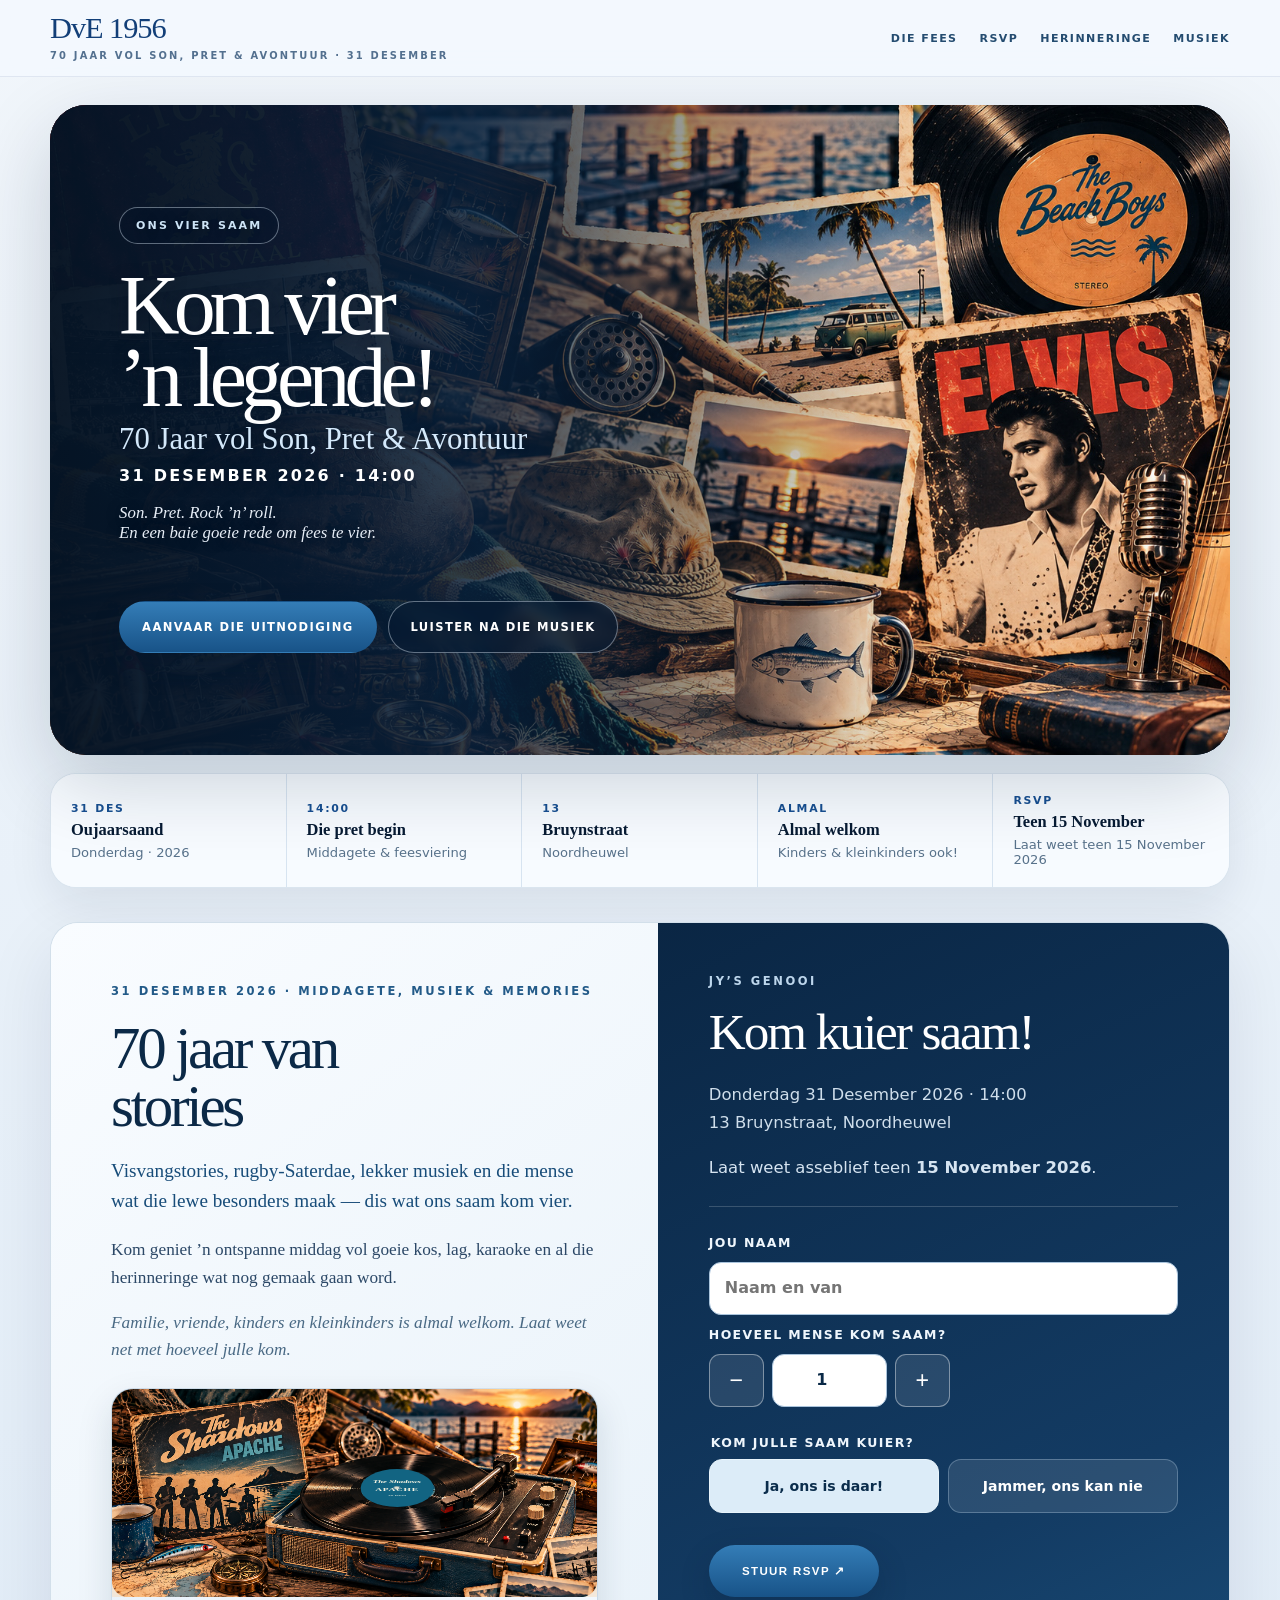
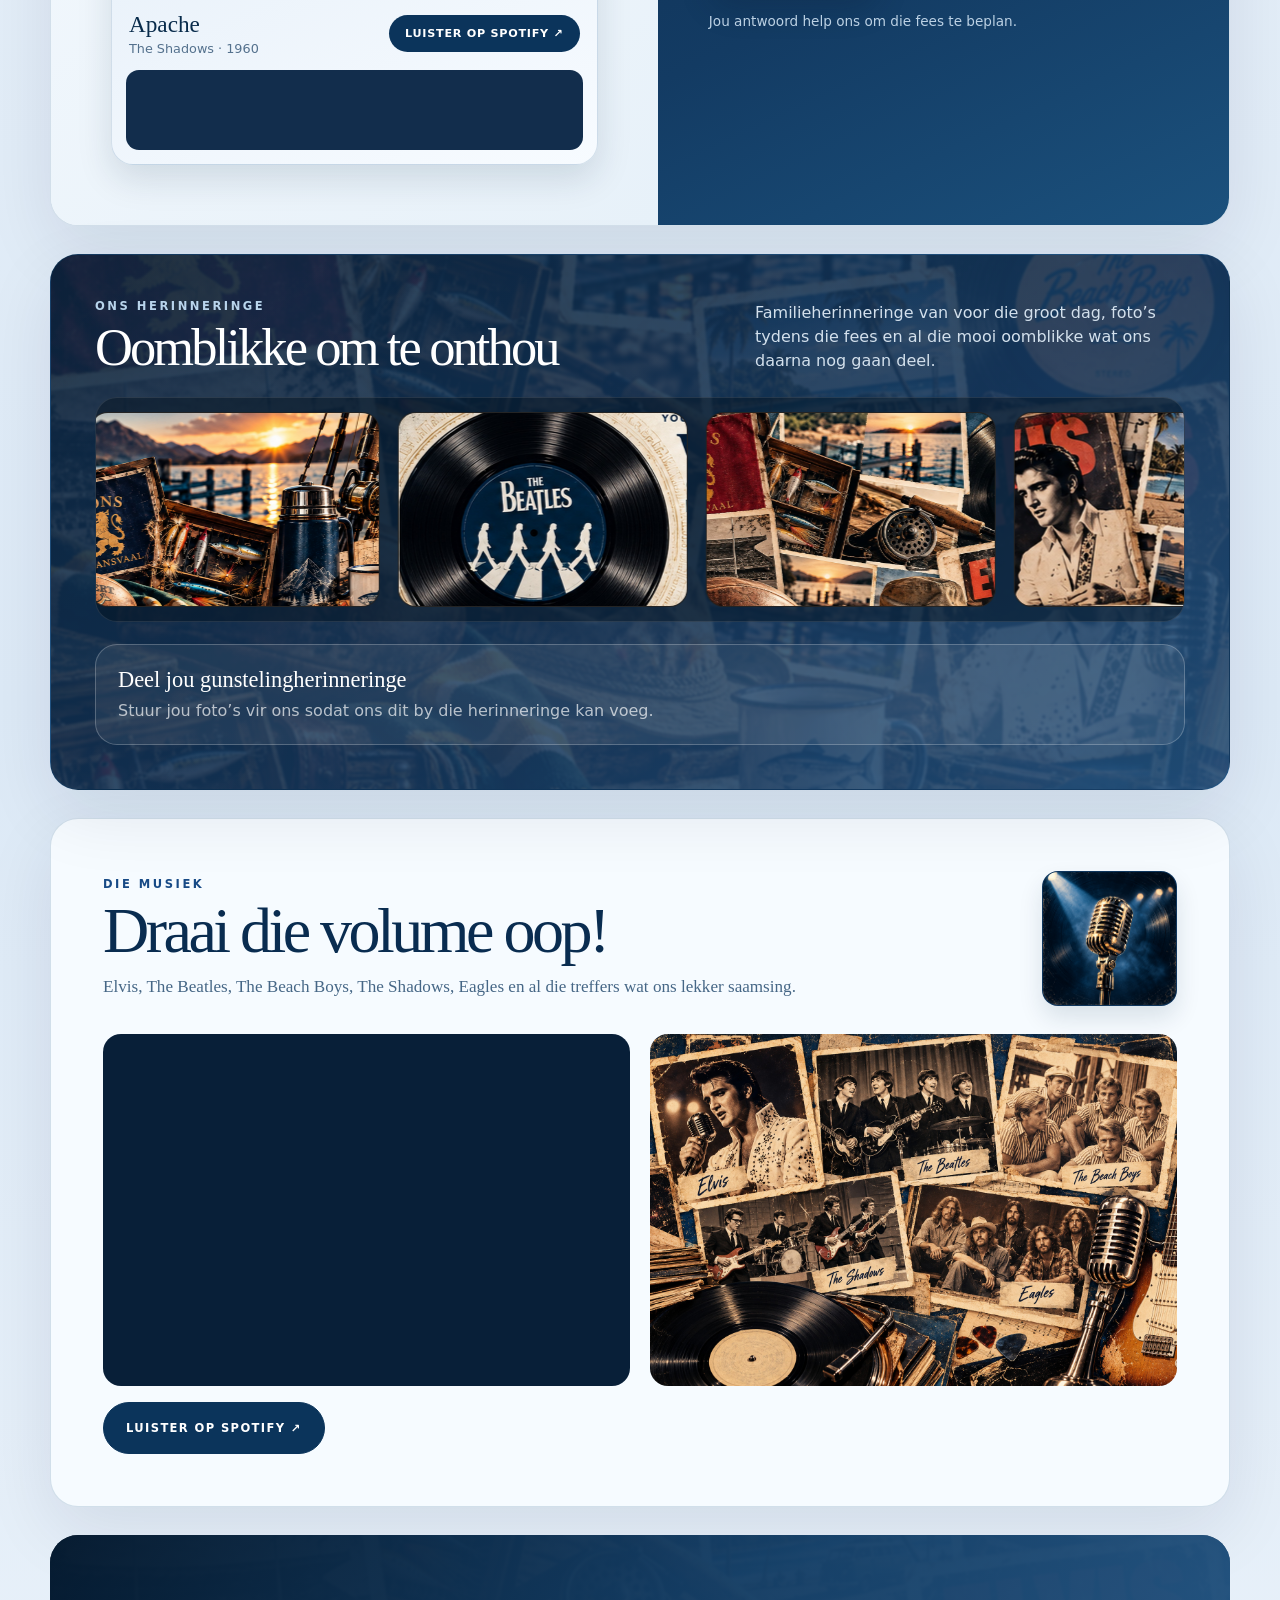
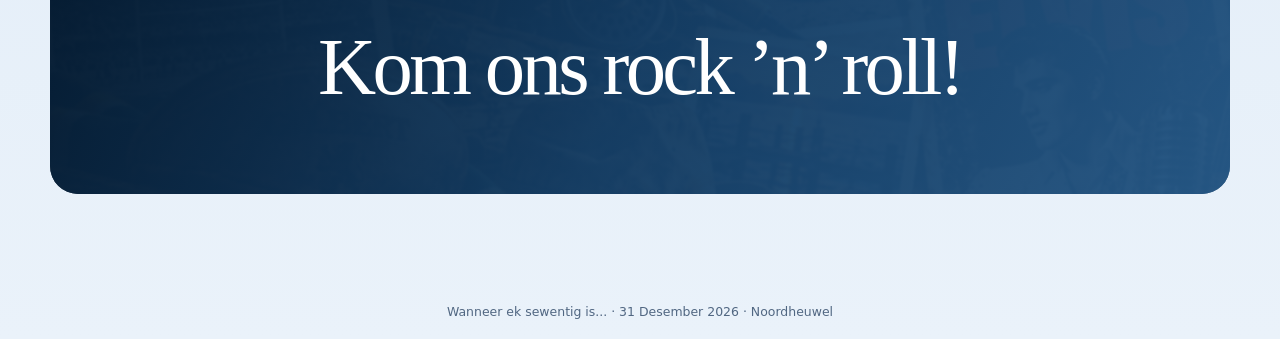
==== index.html @ 0b8338b0 "Add files via upload" ====
<!DOCTYPE html>

<html lang="af">
<head>
<meta charset="utf-8"/>
<meta content="width=device-width,initial-scale=1" name="viewport"/>
<meta content="#071b33" name="theme-color"/>
<title>Wanneer ek sewentig is... | 31 Desember 2026</title>
<meta content="Kom vier Pa se 70ste verjaardag met visvang, rugby, karaoke en familie. Oujaarsaand 2026 in Noordheuwel. Laat weet teen 15 November." name="description"/>
<style>
:root{
  --cream:#f5efe4;
  --paper:#fffaf2;
  --ink:#25251f;
  --muted:#70695f;
  --olive:#5e654d;
  --olive-deep:#34382c;
  --charcoal:#1c1e1a;
  --ember:#c56d37;
  --ember-dark:#914920;
  --gold:#c79b63;
  --line:rgba(67,56,42,.14);
  --white:rgba(255,255,255,.96);
  --container:min(1180px,calc(100% - 40px));
  --radius:28px;
  --radius-sm:20px;
  --shadow:0 24px 70px rgba(54,42,27,.10);
}
*{box-sizing:border-box}
html{scroll-behavior:smooth}
body{
  margin:0;
  background:linear-gradient(180deg,#faf6ee 0%,var(--cream) 100%);
  color:var(--ink);
  font-family:Inter,ui-sans-serif,system-ui,-apple-system,BlinkMacSystemFont,"Segoe UI",sans-serif;
}
a{color:inherit}
img{max-width:100%;display:block}
button,a{ -webkit-tap-highlight-color:transparent; }

.nav{
  position:sticky;top:0;z-index:40;
  background:rgba(250,246,238,.92);
  backdrop-filter:blur(18px);
  border-bottom:1px solid rgba(67,56,42,.08);
}
.nav-inner{
  width:var(--container);margin:auto;min-height:76px;
  display:flex;align-items:center;justify-content:space-between;gap:24px;
}
.brand{
  font-family:Georgia,"Times New Roman",serif;
  color:var(--ember-dark);font-size:1.9rem;line-height:.92;letter-spacing:-.035em;
}
.brand small{
  display:block;margin-top:8px;font-family:Inter,system-ui,sans-serif;
  font-size:.62rem;letter-spacing:.22em;text-transform:uppercase;color:#89735a;font-weight:800;
}
.nav-links{display:flex;gap:22px;align-items:center}
.nav-links a{
  text-decoration:none;text-transform:uppercase;letter-spacing:.13em;font-size:.69rem;font-weight:850;color:#5b554c;
}
.nav-links a:hover{color:var(--ember-dark)}

.hero{
  width:var(--container);margin:28px auto 0;
  min-height:650px;border-radius:36px;overflow:hidden;
  display:grid;grid-template-columns:minmax(0,1.05fr) minmax(380px,.95fr);
  background:var(--charcoal);box-shadow:var(--shadow);
}
.hero-copy{
  position:relative;padding:clamp(46px,7vw,82px);
  display:flex;flex-direction:column;justify-content:center;
  background:
    radial-gradient(circle at 10% 10%,rgba(197,109,55,.20),transparent 30%),
    linear-gradient(145deg,#1b1f1a,#27291f 64%,#363124);
  color:white;
}
.hero-kicker{
  display:inline-flex;align-self:flex-start;padding:11px 16px;border:1px solid rgba(255,255,255,.18);
  border-radius:999px;text-transform:uppercase;letter-spacing:.19em;font-size:.69rem;font-weight:900;color:#e4ba83;
}
.hero h1{
  margin:26px 0 8px;font-family:Georgia,"Times New Roman",serif;
  font-size:clamp(4.1rem,7.1vw,7.2rem);font-weight:400;line-height:.86;letter-spacing:-.07em;
}
.hero-sub{
  margin:0;color:#e4ba83;font-family:Georgia,"Times New Roman",serif;
  font-size:clamp(1.5rem,2.4vw,2.35rem);line-height:1.16;
}
.hero-date{
  display:block;margin-top:8px;color:rgba(255,255,255,.82);
  font-family:Inter,system-ui,sans-serif;font-size:1rem;letter-spacing:.14em;text-transform:uppercase;font-weight:800;
}
.hero-lead{
  max-width:590px;margin:28px 0 0;font-family:Georgia,"Times New Roman",serif;
  color:rgba(255,255,255,.84);font-size:1.14rem;line-height:1.62;
}
.hero-tagline{
  margin:18px 0 0;color:#f1d8bb;font-family:Georgia,"Times New Roman",serif;font-style:italic;font-size:1.05rem;
}
.button-row{display:flex;flex-wrap:wrap;gap:12px;margin-top:30px}
.button{
  display:inline-flex;align-items:center;justify-content:center;min-height:52px;padding:0 22px;
  border-radius:999px;text-decoration:none;text-transform:uppercase;letter-spacing:.12em;font-size:.72rem;font-weight:900;
  border:1px solid rgba(255,255,255,.24);transition:.2s ease;
}
.button.primary{background:linear-gradient(180deg,#d58a50,#b95f2d);color:#fff;border-color:transparent;box-shadow:0 12px 30px rgba(0,0,0,.18)}
.button.secondary{background:rgba(255,255,255,.05);color:#fff}
.button.light{background:#fff;color:#282d25;border-color:#fff}
.button.outline-dark{background:transparent;color:#2d2f29;border-color:rgba(45,47,41,.20)}
.button:hover{transform:translateY(-1px)}
.hero-visual{position:relative;min-height:650px;background:#111}
.hero-visual img{width:100%;height:100%;object-fit:cover;object-position:center 78%}
.hero-visual::after{content:"";position:absolute;inset:0;background:linear-gradient(90deg,rgba(26,29,23,.28),transparent 34%),linear-gradient(0deg,rgba(20,18,14,.30),transparent 35%)}
.hero-venue{
  position:absolute;z-index:2;right:24px;bottom:24px;left:24px;
  padding:18px 20px;border-radius:20px;background:rgba(25,27,22,.72);color:white;border:1px solid rgba(255,255,255,.18);backdrop-filter:blur(12px)
}
.hero-venue span{display:block;color:#e8c99f;font-size:.67rem;letter-spacing:.17em;text-transform:uppercase;font-weight:900;margin-bottom:5px}
.hero-venue strong{font-family:Georgia,"Times New Roman",serif;font-size:1.35rem;font-weight:400}

.quickbar{
  width:var(--container);margin:18px auto 0;display:grid;grid-template-columns:repeat(5,1fr);
  border:1px solid var(--line);border-radius:24px;overflow:hidden;background:rgba(255,250,242,.88);box-shadow:0 18px 50px rgba(54,42,27,.06)
}
.quickbar a{padding:20px;text-decoration:none;border-right:1px solid var(--line);display:grid;gap:5px;min-height:96px;align-content:center}
.quickbar a:last-child{border-right:0}
.quickbar b{font-size:.68rem;letter-spacing:.16em;text-transform:uppercase;color:var(--ember-dark)}
.quickbar strong{font-family:Georgia,"Times New Roman",serif;font-size:1.03rem;font-weight:600}
.quickbar em{font-size:.82rem;color:var(--muted);font-style:normal}

main{padding:8px 0 70px}
.section{width:var(--container);margin:34px auto 0}
.card{border-radius:var(--radius);background:rgba(255,250,242,.94);border:1px solid var(--line);box-shadow:var(--shadow);overflow:hidden}
.section-pad{padding:clamp(28px,4.5vw,52px)}
.kicker{font-size:.72rem;letter-spacing:.22em;text-transform:uppercase;color:var(--ember-dark);font-weight:900}
.section-title{margin:11px 0 12px;font-family:Georgia,"Times New Roman",serif;font-size:clamp(2.25rem,4.1vw,4.15rem);font-weight:400;letter-spacing:-.055em;line-height:.98}
.section-intro{max-width:760px;margin:0;color:var(--muted);font-family:Georgia,"Times New Roman",serif;font-size:1.07rem;line-height:1.62}

.day-grid{display:grid;grid-template-columns:.85fr 1.15fr;gap:22px;margin-top:28px}
.timeline{display:grid;gap:10px}
.time-row{display:grid;grid-template-columns:86px 1fr;gap:18px;padding:17px 18px;border:1px solid var(--line);border-radius:18px;background:#fffdf8}
.time-row time{font-weight:900;color:var(--ember-dark);letter-spacing:.04em}
.time-row strong{display:block;font-family:Georgia,"Times New Roman",serif;font-size:1.07rem;margin-bottom:4px}
.time-row span{color:var(--muted);font-size:.92rem;line-height:1.4}
.day-image{min-height:100%;border-radius:22px;overflow:hidden;position:relative}
.day-image img{width:100%;height:100%;object-fit:cover;min-height:430px}
.day-image .caption{position:absolute;left:18px;right:18px;bottom:18px;padding:16px 18px;border-radius:16px;background:rgba(28,30,26,.72);color:white;backdrop-filter:blur(10px);font-size:.93rem;line-height:1.4}

.road-card{background:linear-gradient(135deg,#2c3127,#20231e);color:white}
.road-card .kicker{color:#e2aa74}.road-card .section-title{color:white}.road-card .section-intro{color:rgba(255,255,255,.72)}
.route-line{display:grid;grid-template-columns:repeat(4,1fr);gap:12px;margin-top:28px}
.route-stop{position:relative;padding:22px;border-radius:20px;background:rgba(255,255,255,.055);border:1px solid rgba(255,255,255,.10);min-height:160px}
.route-stop b{display:inline-grid;place-items:center;width:34px;height:34px;border-radius:50%;background:#c96e37;color:white;margin-bottom:14px}
.route-stop h3{margin:0 0 7px;font-family:Georgia,"Times New Roman",serif;font-size:1.2rem;font-weight:500}
.route-stop p{margin:0;color:rgba(255,255,255,.72);font-size:.9rem;line-height:1.45}
.road-note{margin-top:18px;padding:16px 18px;border-radius:18px;background:rgba(229,184,132,.10);border:1px solid rgba(229,184,132,.18);color:#f0d8b8}

.table-grid{display:grid;grid-template-columns:1.05fr .95fr;gap:22px}
.menu-card{padding:clamp(28px,4vw,48px)}
.menu-pill{display:inline-block;padding:8px 12px;border-radius:999px;background:#efe2d0;color:#8b4b28;text-transform:uppercase;font-weight:900;letter-spacing:.15em;font-size:.65rem}
.menu-columns{display:grid;grid-template-columns:repeat(3,1fr);gap:12px;margin-top:25px}
.menu-column{padding:20px;border:1px solid var(--line);border-radius:20px;background:#fffdf8}
.menu-column h3{margin:0 0 13px;font-family:Georgia,"Times New Roman",serif;color:var(--ember-dark);font-size:1.22rem}
.menu-column ul{list-style:none;padding:0;margin:0;display:grid;gap:12px}
.menu-column li{font-size:.9rem;line-height:1.4;color:#615a51}
.menu-column li strong{display:block;color:#282a25;margin-bottom:2px}
.menu-foot{margin-top:18px;color:#84786b;font-size:.78rem;font-style:italic}
.food-gallery{display:grid;grid-template-columns:1fr 1fr;grid-template-rows:1fr 1fr;gap:12px;min-height:100%}
.food-gallery img{width:100%;height:100%;object-fit:cover;border-radius:22px;min-height:220px}
.food-gallery img:first-child{grid-row:1/3;min-height:452px}

.olive-card{position:relative;min-height:420px;color:white;background:#272a22}
.olive-card img{position:absolute;inset:0;width:100%;height:100%;object-fit:cover}
.olive-card::after{content:"";position:absolute;inset:0;background:linear-gradient(90deg,rgba(29,31,25,.82),rgba(29,31,25,.25) 58%,rgba(29,31,25,.15))}
.olive-copy{position:relative;z-index:2;padding:clamp(34px,5vw,60px);max-width:650px}
.olive-copy .kicker{color:#edc18c}.olive-copy .section-title{color:white}.olive-copy p{color:rgba(255,255,255,.84);font-family:Georgia,"Times New Roman",serif;font-size:1.08rem;line-height:1.6}
.olive-badge{display:inline-block;margin-top:13px;padding:10px 14px;border-radius:999px;border:1px solid rgba(255,255,255,.20);background:rgba(255,255,255,.07);font-size:.78rem}

.memory-card{
  padding:clamp(28px,4vw,44px);color:white;
  background:linear-gradient(135deg,#24271f 0%,#352921 55%,#283028 100%);
}
.memory-top{display:grid;grid-template-columns:1fr minmax(300px,430px);gap:28px;align-items:end;margin-bottom:24px}
.memory-card .kicker{color:#e7b378}.memory-card .section-title{color:white;margin-bottom:0}.memory-card .memory-copy{color:rgba(255,255,255,.72);line-height:1.5;margin:0}
.film-window{overflow:hidden;border-radius:22px;background:rgba(0,0,0,.22);border:1px solid rgba(255,255,255,.09);padding:14px}
.film-track{display:flex;gap:18px;width:max-content;will-change:transform}
.film-frame{width:290px;height:195px;flex:0 0 290px;border-radius:18px;overflow:hidden;background:#111;border:1px solid rgba(255,255,255,.08)}
.film-frame img{width:100%;height:100%;object-fit:cover}
.share-note{margin-top:22px;padding:22px;border-radius:22px;background:rgba(255,255,255,.06);border:1px solid rgba(255,255,255,.10);display:grid;grid-template-columns:1fr auto;gap:20px;align-items:center}
.share-note h3{margin:0 0 6px;font-family:Georgia,"Times New Roman",serif;font-size:1.4rem;font-weight:500}.share-note p{margin:0;color:rgba(255,255,255,.68);line-height:1.45}
.share-note .button-row{margin:0;justify-content:flex-end}

.sound-card{padding:clamp(28px,4vw,44px);background:linear-gradient(135deg,#293024,#1d211c 56%,#55311f);color:white}
.sound-card .kicker{color:#e7b378}.sound-card .section-title{color:white}.sound-card .section-intro{color:rgba(255,255,255,.70)}
.spotify-wrap{margin-top:24px;border-radius:20px;overflow:hidden;background:#111;min-height:152px}
.spotify-wrap iframe{display:block;width:100%;height:152px;border:0}

.practical-grid{display:grid;grid-template-columns:repeat(4,1fr);gap:12px;margin-top:25px}
.practical-item{padding:20px;border-radius:20px;background:#fffdf8;border:1px solid var(--line);min-height:130px;display:grid;align-content:center}
.practical-item strong{font-family:Georgia,"Times New Roman",serif;font-size:1.12rem;margin-bottom:6px}.practical-item span{color:var(--muted);font-size:.9rem;line-height:1.4}

.closing-card{padding:clamp(42px,7vw,78px);text-align:center;color:white;background:linear-gradient(135deg,#23271f,#3a2c22);border-radius:var(--radius)}
.closing-card .kicker{color:#e7b378}.closing-card h2{margin:14px auto 10px;max-width:900px;font-family:Georgia,"Times New Roman",serif;font-size:clamp(2.6rem,4.8vw,5rem);font-weight:400;line-height:.98;letter-spacing:-.06em}
.closing-card p{max-width:760px;margin:0 auto;color:rgba(255,255,255,.74);font-family:Georgia,"Times New Roman",serif;font-size:1.1rem;line-height:1.55}
.footer{width:var(--container);margin:20px auto 0;padding:20px 0;text-align:center;color:#8a8176;font-size:.78rem}

@media(max-width:960px){
  .nav-links{display:none}
  .hero{grid-template-columns:1fr;min-height:auto}
  .hero-copy{padding:46px 34px;text-align:center;align-items:center}.hero-kicker{align-self:center}.hero-lead{margin-left:auto;margin-right:auto}.hero-visual{min-height:460px}
  .quickbar{grid-template-columns:1fr 1fr}.quickbar a{border-bottom:1px solid var(--line)}
  .day-grid,.table-grid{grid-template-columns:1fr}.route-line{grid-template-columns:1fr 1fr}.menu-columns{grid-template-columns:1fr}.food-gallery{min-height:520px}
  .memory-top{grid-template-columns:1fr}.share-note{grid-template-columns:1fr}.share-note .button-row{justify-content:flex-start}.practical-grid{grid-template-columns:1fr 1fr}
}
@media(max-width:620px){
  :root{--container:calc(100% - 24px);--radius:24px}
  .nav-inner{min-height:70px}.brand{font-size:1.7rem}
  .hero{margin-top:12px;border-radius:28px}.hero-copy{padding:38px 22px}.hero h1{font-size:clamp(3.7rem,18vw,5.4rem)}.hero-sub{font-size:1.55rem}.hero-date{font-size:.82rem}.hero-lead{font-size:1rem}.hero-tagline{font-size:.98rem}
  .button-row{width:100%;display:grid}.button{width:100%}
  .hero-visual{min-height:390px}.hero-venue{left:14px;right:14px;bottom:14px}
  .quickbar{grid-template-columns:1fr;margin-top:12px}.quickbar a{min-height:78px;border-right:0}
  .section{margin-top:20px}.section-pad{padding:26px 20px}.section-title{font-size:clamp(2.15rem,11vw,3.5rem)}
  .time-row{grid-template-columns:70px 1fr;gap:10px;padding:15px}.day-image img{min-height:320px}
  .route-line{grid-template-columns:1fr}.route-stop{min-height:auto}.food-gallery{grid-template-columns:1fr;grid-template-rows:auto}.food-gallery img,.food-gallery img:first-child{grid-row:auto;min-height:260px;max-height:340px}.olive-card{min-height:480px}.olive-card::after{background:linear-gradient(0deg,rgba(29,31,25,.82),rgba(29,31,25,.30))}.olive-copy{padding:30px 22px;position:absolute;bottom:0}
  .memory-card,.sound-card{padding:26px 18px}.film-frame{width:245px;height:168px;flex-basis:245px}.share-note .button-row{display:grid;width:100%}.spotify-wrap iframe{height:152px}.practical-grid{grid-template-columns:1fr 1fr}.practical-item{padding:16px;min-height:112px}.closing-card{padding:48px 20px}.closing-card h2{font-size:clamp(2.45rem,12vw,4rem)}
}
@media(max-width:420px){.practical-grid{grid-template-columns:1fr}}


/* STILL ON FIRE - ROYAL/NAVY PALETTE V2 */
:root{
  --cream:#edf2f8;
  --paper:#f8fbff;
  --ink:#10223c;
  --muted:#5b6777;
  --olive:#244f86;
  --olive-deep:#0b2c55;
  --charcoal:#071b33;
  --ember:#2f67a5;
  --ember-dark:#123f78;
  --gold:#c6a267;
  --line:rgba(17,53,96,.14);
  --white:rgba(255,255,255,.97);
  --shadow:0 24px 70px rgba(7,27,51,.10);
}
body{
  background:linear-gradient(180deg,#f9fbfe 0%,#edf2f8 100%);
  color:var(--ink);
}
.nav{
  background:rgba(248,251,255,.94);
  border-bottom:1px solid rgba(17,53,96,.09);
}
.brand{color:#123f78}
.brand small{color:#53708f}
.nav-links a{color:#34506f}
.nav-links a:hover{color:#123f78}
.hero{
  background:#071b33;
  box-shadow:0 28px 80px rgba(7,27,51,.18);
}
.hero-copy{
  background:
    radial-gradient(circle at 12% 8%,rgba(56,113,180,.24),transparent 31%),
    linear-gradient(145deg,#071b33,#0b2c55 62%,#164a86);
}
.hero-kicker{color:#d9c095;border-color:rgba(255,255,255,.22)}
.hero-sub{color:#d9c095}
.hero-date{color:rgba(255,255,255,.86)}
.hero-tagline{color:#e9d8bb}
.hero-venue{background:rgba(5,22,43,.78);border-color:rgba(255,255,255,.18)}
.hero-venue span{color:#d9c095}
.button.primary{background:linear-gradient(180deg,#2d67a7,#174a86);box-shadow:0 12px 30px rgba(7,27,51,.22)}
.quickbar{background:rgba(248,251,255,.94);box-shadow:0 18px 50px rgba(7,27,51,.07)}
.quickbar b{color:#174a86}
.card{background:rgba(248,251,255,.96);box-shadow:0 24px 70px rgba(7,27,51,.09)}
.kicker{color:#174a86}
.road-card{background:linear-gradient(135deg,#0b2c55,#071b33 62%,#123f78);color:white}
.road-card .kicker{color:#d9c095}
.road-card .section-intro{color:rgba(255,255,255,.74)}
.route-stop{background:rgba(255,255,255,.065);border-color:rgba(255,255,255,.12)}
.route-stop b{background:#2d67a7}
.road-note{background:rgba(198,162,103,.11);border-color:rgba(198,162,103,.22);color:#ecd9b8}
.menu-pill{background:#e7eef8;color:#123f78}
.menu-column{background:#fbfdff}
.menu-column h3{color:#123f78}
.olive-card{background:#071b33}
.olive-card::after{background:linear-gradient(90deg,rgba(7,27,51,.88),rgba(7,27,51,.32) 60%,rgba(7,27,51,.18))}
.olive-copy .kicker{color:#d9c095}
.memory-card{background:linear-gradient(135deg,#071b33,#0b2c55 58%,#163f73);color:white}
.memory-card .kicker{color:#d9c095}
.film-window{background:rgba(2,14,27,.44);border-color:rgba(255,255,255,.10)}
.share-note{background:rgba(255,255,255,.065);border-color:rgba(255,255,255,.11)}
.sound-card{background:linear-gradient(135deg,#0b2c55,#071b33 60%,#184f8b);color:white}
.sound-card .kicker{color:#d9c095}
.practical-item{background:#fbfdff}
.closing-card{background:linear-gradient(135deg,#071b33,#0b2c55 58%,#123f78)}
.closing-card .kicker{color:#d9c095}
.footer{color:#516782}

/* Give Kosé imagery a little more presence */
.food-gallery img,.olive-card img,.hero-visual img{
  filter:saturate(1.03) contrast(1.02);
}

@media(max-width:760px){
  .olive-card::after{background:linear-gradient(0deg,rgba(7,27,51,.90),rgba(7,27,51,.30))}
}



/* NAVY V3 - simplified journey + premium menu + light soundtrack */
.quick-summary{
  width:var(--container);margin:18px auto 0;border:1px solid var(--line);border-radius:26px;
  background:#fbfdff;box-shadow:0 18px 50px rgba(7,27,51,.08);overflow:hidden;
}
.quick-summary .quickbar{
  width:100%;margin:0;border:0;border-radius:0;box-shadow:none;background:transparent;
  display:grid;grid-template-columns:repeat(5,1fr);
}
.quick-summary .quick-item{
  padding:20px;border-right:1px solid var(--line);display:grid;gap:5px;min-height:96px;align-content:center;
}
.quick-summary .quick-item:last-child{border-right:0}
.quick-summary b{font-size:.68rem;letter-spacing:.16em;text-transform:uppercase;color:#174f91}
.quick-summary strong{font-family:Georgia,"Times New Roman",serif;font-size:1.03rem;font-weight:600;color:#071b33}
.quick-summary em{font-size:.82rem;color:#61728a;font-style:normal}
.journey-footer{
  border-top:1px solid var(--line);padding:18px 20px;display:grid;grid-template-columns:1.15fr 1fr auto;
  gap:18px;align-items:center;background:#f5f8fc;
}
.journey-footer>div:first-child{display:grid;gap:4px}
.journey-label{text-transform:uppercase;letter-spacing:.16em;font-size:.64rem;font-weight:900;color:#174f91}
.journey-footer>div:first-child strong{font-size:.96rem;color:#071b33}
.journey-rule{font-size:.88rem;line-height:1.4;color:#61728a}
.journey-rule strong{color:#071b33;font-family:inherit;font-size:.88rem}
.route-button{background:#0b2c55;color:white;border-color:#0b2c55;white-space:nowrap}

.menu-showcase{display:grid;grid-template-columns:.92fr 1.08fr;gap:22px;align-items:stretch}
.menu-summary-card{padding:clamp(28px,4vw,46px);background:#fbfdff}
.menu-summary-card .section-title{color:#071b33}
.menu-summary-card .kicker{color:#174f91}
.menu-pill{background:#e7eef8!important;color:#0b2c55!important}
.menu-intro{margin-top:18px!important;max-width:650px;color:#586b84}
.menu-summary-grid{display:grid;grid-template-columns:1fr 1fr;gap:14px;margin-top:26px}
.menu-summary-group{padding:22px;border-radius:20px;background:#fff;border:1px solid #d9e2ef}
.menu-summary-group span{display:block;margin-bottom:14px;text-transform:uppercase;letter-spacing:.15em;font-size:.67rem;font-weight:900;color:#174f91}
.menu-summary-group strong{display:block;color:#071b33;font-family:Georgia,"Times New Roman",serif;font-size:1rem;line-height:1.28;margin-top:12px}
.menu-summary-group p{margin:3px 0 0;color:#66768a;font-size:.86rem;line-height:1.38}
.dessert-group{grid-column:1/-1;display:grid;grid-template-columns:auto 1fr;gap:6px 18px;align-items:center}
.dessert-group span{grid-row:1/3;margin:0;align-self:start;padding-top:3px}
.dessert-group strong{margin:0}.dessert-group p{margin:0}
.menu-foot{margin:16px 0 0;color:#7b8797;font-size:.78rem;font-style:italic}

.menu-visual-panel{display:grid;grid-template-columns:1.18fr .82fr;gap:14px;min-height:100%}
.official-menu-figure{margin:0;background:#f6f0e5;border-radius:24px;overflow:hidden;border:1px solid #d9e2ef;display:grid;grid-template-rows:1fr auto;box-shadow:0 18px 46px rgba(7,27,51,.08)}
.official-menu-figure img{width:100%;height:100%;object-fit:contain;display:block;background:#f6f0e5;min-height:720px}
.official-menu-figure figcaption{padding:12px 16px;background:#fbfdff;color:#61728a;font-size:.78rem;border-top:1px solid #d9e2ef}
.menu-photo-stack{display:grid;grid-template-rows:1fr 1fr;gap:14px}
.menu-photo-stack img{width:100%;height:100%;object-fit:cover;border-radius:24px;display:block;min-height:0;box-shadow:0 18px 46px rgba(7,27,51,.08)}

.sound-card{
  padding:clamp(28px,4vw,44px)!important;background:#fbfdff!important;color:#071b33!important;
  border:1px solid var(--line);box-shadow:var(--shadow)
}
.sound-card .kicker{color:#174f91!important}
.sound-card .section-title{color:#071b33!important}
.sound-card .section-intro{color:#61728a!important}
.sound-card .button.secondary{background:#0b2c55;color:white;border-color:#0b2c55}
.spotify-wrap{background:#111}

main{padding-top:6px}
.section{margin-top:28px}

@media(max-width:960px){
  .quick-summary .quickbar{grid-template-columns:1fr 1fr}
  .quick-summary .quick-item{border-bottom:1px solid var(--line)}
  .journey-footer{grid-template-columns:1fr;gap:12px}
  .journey-footer .button{width:100%}
  .menu-showcase{grid-template-columns:1fr}
  .menu-visual-panel{min-height:680px}
  .official-menu-figure img{min-height:640px}
}
@media(max-width:620px){
  .quick-summary .quickbar{grid-template-columns:1fr}
  .quick-summary .quick-item{border-right:0}
  .menu-summary-grid{grid-template-columns:1fr}
  .dessert-group{grid-column:auto;display:block}
  .dessert-group span{margin-bottom:14px}.dessert-group strong{margin-top:0}
  .menu-visual-panel{grid-template-columns:1fr;min-height:0}
  .official-menu-figure img{min-height:0;height:auto}
  .menu-photo-stack{grid-template-columns:1fr 1fr;grid-template-rows:none}
  .menu-photo-stack img{aspect-ratio:4/3}
}


/* V4 RERUN - approved structure enforcement */
.quick-summary{background:#fbfdff!important;color:#071b33!important;border:1px solid #d9e2ef!important;box-shadow:0 18px 46px rgba(7,27,51,.08)!important}
.quick-summary .quickbar{background:#fbfdff!important}
.journey-footer{background:#f4f8fd!important;border:1px solid #d9e2ef!important;color:#071b33!important}
.journey-rule{color:#40536d!important}
.sound-card{background:#fbfdff!important;color:#071b33!important;border:1px solid #d9e2ef!important;box-shadow:0 18px 46px rgba(7,27,51,.08)!important}
.sound-card .kicker{color:#174f91!important}
.sound-card .section-title{color:#071b33!important}
.sound-card .section-intro{color:#61728a!important}
.sound-card .button.secondary{background:#0b2c55!important;color:#fff!important;border-color:#0b2c55!important}
.menu-summary-card,.official-menu-figure{background:#fbfdff!important}
.menu-summary-card{border:1px solid #d9e2ef!important;box-shadow:0 18px 46px rgba(7,27,51,.08)!important}
.menu-visual-panel img{image-rendering:auto}


/* V8 - V4 layout preserved; imagery only */
.menu-venue-card-v8{
  display:flex;
  flex-direction:column;
  overflow:hidden;
}
.menu-venue-card-v8 .menu-intro{margin-bottom:22px}
.menu-venue-image-v8{
  position:relative;
  flex:1;
  min-height:420px;
  border-radius:24px;
  overflow:hidden;
  border:1px solid #d9e2ef;
  box-shadow:0 18px 46px rgba(7,27,51,.08);
}
.menu-venue-image-v8 img{
  width:100%;
  height:100%;
  object-fit:cover;
  object-position:center 45%;
  display:block;
}
.menu-venue-image-v8::after{
  content:"";
  position:absolute;inset:0;
  background:linear-gradient(180deg,transparent 48%,rgba(4,20,40,.70) 100%);
  pointer-events:none;
}
.menu-venue-caption-v8{
  position:absolute;left:24px;right:24px;bottom:22px;z-index:2;color:#fff;
}
.menu-venue-caption-v8 span{display:block;font:800 .72rem/1.2 Inter,system-ui,sans-serif;letter-spacing:.14em;text-transform:uppercase;margin-bottom:6px;color:#dbe9fb}
.menu-venue-caption-v8 strong{display:block;font:400 1.35rem/1.25 Georgia,'Times New Roman',serif}
.menu-photo-stack img{object-position:center center}
@media(max-width:960px){.menu-venue-image-v8{min-height:520px}}
@media(max-width:620px){.menu-venue-image-v8{min-height:380px}.menu-venue-caption-v8{left:18px;right:18px;bottom:18px}}


/* V9 - compact menu row; price removed from official menu image */
@media(min-width:961px){
  .menu-showcase{align-items:stretch;}
  .menu-summary-card{padding:34px;}
  .menu-venue-card-v8 .menu-intro{margin-bottom:16px;}
  .menu-venue-image-v8{min-height:280px;border-radius:22px;}
  .menu-visual-panel{height:660px;min-height:0;}
  .official-menu-figure{height:660px;border-radius:22px;}
  .official-menu-figure img{height:100%;min-height:0;object-fit:contain;}
  .menu-photo-stack{height:660px;gap:12px;}
  .menu-photo-stack img{min-height:0;border-radius:22px;}
}
@media(max-width:960px){
  .menu-visual-panel{height:auto;min-height:0;}
  .official-menu-figure{height:auto;}
  .official-menu-figure img{height:auto;min-height:0;}
  .menu-photo-stack{height:auto;}
}


/* V10 FINAL POLISH - preserve V9 structure, refine proportions and typography */
@media(min-width:961px){
  .menu-showcase{
    grid-template-columns:.92fr 1.08fr;
    align-items:stretch;
  }
  .menu-summary-card{
    height:640px;
    min-height:640px;
    padding:30px 32px;
  }
  .menu-venue-card-v8 .menu-intro{
    margin:14px 0 14px!important;
    line-height:1.5;
  }
  .menu-venue-image-v8{
    min-height:0;
    height:auto;
    flex:1 1 auto;
    border-radius:20px;
  }
  .menu-visual-panel{
    height:640px;
    min-height:640px;
    grid-template-columns:.78fr 1.22fr;
    gap:12px;
  }
  .official-menu-figure{
    height:640px;
    min-height:640px;
    display:flex;
    align-items:center;
    justify-content:center;
    border-radius:20px;
    overflow:hidden;
    background:#f6f0e5;
  }
  .official-menu-figure img{
    width:auto;
    max-width:100%;
    height:100%;
    min-height:0;
    object-fit:contain;
    object-position:center center;
    margin:0 auto;
    display:block;
    transform:none;
    background:#f6f0e5;
  }
  .official-menu-figure figcaption{display:none!important}
  .menu-photo-stack{
    height:640px;
    min-height:640px;
    gap:12px;
  }
  .menu-photo-stack img{
    min-height:0;
    border-radius:20px;
  }
}

/* Make the olive-grove setting visibly about the trees, not only the table */
.olive-card{min-height:500px;}
.olive-card img{
  object-fit:cover;
  object-position:center center;
  filter:saturate(1.03) contrast(1.01);
}

/* Slightly tighter title spacing throughout for a more editorial finish */
.section-title{margin-top:9px;margin-bottom:10px;}
.closing-card h2{letter-spacing:-.045em;}

@media(max-width:960px){
  .menu-summary-card{height:auto;min-height:0;}
  .menu-visual-panel{height:auto;min-height:0;grid-template-columns:1fr;}
  .official-menu-figure{height:auto;min-height:0;}
  .official-menu-figure img{width:100%;height:auto;min-height:0;object-fit:contain;margin:0 auto;transform:none;}
  .menu-photo-stack{height:auto;min-height:0;grid-template-columns:1fr 1fr;grid-template-rows:none;}
  .menu-photo-stack img{aspect-ratio:4/3;}
  .olive-card{min-height:520px;}
}
@media(max-width:620px){
  .menu-photo-stack{grid-template-columns:1fr;}
  .menu-photo-stack img{aspect-ratio:16/10;}
  .olive-card{min-height:520px;}
  .olive-card img{object-position:center center;}
}

</style>
<style id="v13-true-center-fix">
/* V13: fix the source crop itself, then keep the menu image genuinely centered. */
@media (min-width:961px){
  .official-menu-figure{display:flex!important;align-items:center!important;justify-content:center!important;}
  .official-menu-figure img{
    width:auto!important;
    max-width:100%!important;
    height:100%!important;
    min-height:0!important;
    object-fit:contain!important;
    object-position:50% 50%!important;
    margin:0 auto!important;
    transform:none!important;
  }
  /* Lift the hero photograph slightly while keeping full coverage, so the flame line clears the destination panel. */
  .hero-visual{overflow:hidden;}
  .hero-visual img{
    object-position:50% 100%!important;
    transform:translateY(-24px) scale(1.035);
    transform-origin:center center;
  }
}
</style>
<style id="v14-go-live-final">
/* V14 GO-LIVE: final alignment only. Preserve the approved V13 look and feel. */
@media (min-width:961px){
  /* Shorten the hero from the bottom so the split panel feels tighter and the flame line reads above the destination card. */
  .hero{min-height:600px;}
  .hero-copy{padding-top:54px;padding-bottom:54px;}
  .hero-visual{min-height:600px;overflow:hidden;}
  .hero-visual img{
    width:100%!important;
    height:calc(100% + 54px)!important;
    object-fit:cover!important;
    object-position:50% 100%!important;
    transform:translateY(-54px)!important;
    transform-origin:center bottom!important;
  }
  .hero-venue{bottom:20px;}

  /* Keep all three table visuals on one clean baseline. */
  .menu-showcase{align-items:stretch!important;}
  .menu-summary-card,
  .menu-visual-panel,
  .official-menu-figure,
  .menu-photo-stack{height:610px!important;min-height:610px!important;}
  .menu-summary-card{padding:28px 30px!important;}
  .menu-venue-card-v8 .menu-intro{margin:12px 0 12px!important;}
  .menu-venue-image-v8{min-height:0!important;height:auto!important;flex:1 1 auto!important;}
  .official-menu-figure{overflow:hidden!important;display:flex!important;align-items:center!important;justify-content:center!important;}
  .official-menu-figure img{
    width:auto!important;
    max-width:100%!important;
    height:calc(100% - 18px)!important;
    min-height:0!important;
    object-fit:contain!important;
    object-position:50% 50%!important;
    margin:0 auto!important;
    transform:translateY(9px)!important;
  }
  .menu-photo-stack{gap:12px!important;}
  .menu-photo-stack img{min-height:0!important;height:100%!important;}
}

/* Keep the playlist section clean; the blue artwork is supplied separately for Spotify. */
.sound-card{overflow:hidden;}

@media(max-width:960px){
  .hero{min-height:auto;}
  .hero-visual{min-height:450px;}
  .hero-visual img{transform:none!important;height:100%!important;object-position:50% 88%!important;}
  .menu-summary-card,.menu-visual-panel,.official-menu-figure,.menu-photo-stack{height:auto!important;min-height:0!important;}
  .official-menu-figure img{height:auto!important;width:100%!important;transform:translateY(6px)!important;}
}
@media(max-width:620px){
  .hero-visual{min-height:390px;}
  .hero-visual img{object-position:50% 86%!important;}
}
</style>
<style id="v15-mobile-ready">
/* V15 MOBILE READY - mobile-only refinements. Desktop V14 remains unchanged. */
#road,#table,#memories,#soundtrack{scroll-margin-top:84px}

@media (max-width:760px){
  :root{--container:calc(100% - 28px);--radius:22px;--radius-sm:16px}
  body{overflow-x:hidden;-webkit-text-size-adjust:100%}
  main{padding-top:4px;padding-bottom:40px}

  /* Compact sticky header */
  .nav-inner{min-height:64px;gap:12px}
  .brand{font-size:1.68rem;line-height:.95}
  .brand small{font-size:.56rem;letter-spacing:.18em;margin-top:6px}

  /* Hero: less vertical bulk, stronger mobile hierarchy */
  .hero{margin-top:10px;border-radius:24px;grid-template-columns:1fr;min-height:0}
  .hero-copy{padding:30px 22px 26px;text-align:left;align-items:flex-start}
  .hero-kicker{align-self:flex-start;padding:9px 13px;font-size:.61rem}
  .hero h1{font-size:clamp(3.55rem,16.5vw,4.65rem);line-height:.86;margin:20px 0 8px}
  .hero-sub{font-size:1.4rem;line-height:1.12}
  .hero-date{font-size:.74rem;letter-spacing:.13em}
  .hero-lead{font-size:.98rem;line-height:1.5;margin-top:20px;max-width:34ch}
  .hero-tagline{font-size:.94rem;line-height:1.35;margin-top:14px}
  .hero .button-row{display:grid;grid-template-columns:1fr 1fr;gap:9px;margin-top:22px;width:100%}
  .hero .button{width:100%;min-height:46px;padding:0 12px;font-size:.62rem;letter-spacing:.09em}
  .hero-visual{min-height:330px!important;height:330px;overflow:hidden}
  .hero-visual img{height:100%!important;transform:none!important;object-position:50% 92%!important}
  .hero-venue{left:12px;right:12px;bottom:12px;padding:13px 15px;border-radius:16px}
  .hero-venue span{font-size:.57rem;margin-bottom:3px}
  .hero-venue strong{font-size:1.05rem;line-height:1.15;display:block}

  /* Day overview: compact 2-column itinerary instead of a long stack */
  .quick-summary{margin-top:14px;border-radius:20px}
  .quick-summary .quickbar{display:grid!important;grid-template-columns:1fr 1fr!important}
  .quick-summary .quick-item{min-height:76px!important;padding:13px 14px!important;border-right:1px solid var(--line)!important;border-bottom:1px solid var(--line);gap:3px}
  .quick-summary .quick-item:nth-child(even){border-right:0!important}
  .quick-summary .quick-item:last-child{grid-column:1/-1;border-right:0!important;border-bottom:0;min-height:68px!important}
  .quick-summary b{font-size:.59rem}
  .quick-summary strong{font-size:.93rem;line-height:1.1}
  .quick-summary em{font-size:.73rem;line-height:1.25}
  .journey-footer{grid-template-columns:1fr!important;gap:11px;padding:16px;background:#f5f8fc}
  .journey-footer>div:first-child strong{font-size:.88rem;line-height:1.3}
  .journey-rule{font-size:.8rem}
  .route-button{width:100%;min-height:44px}

  /* Global mobile typography / spacing */
  .section{margin-top:16px}
  .section-title{font-size:clamp(2rem,9.2vw,2.75rem)!important;line-height:.98;letter-spacing:-.045em;margin:8px 0 10px}
  .section-intro{font-size:.98rem;line-height:1.5}
  .kicker{font-size:.64rem;letter-spacing:.19em}
  .card{border-radius:22px}

  /* Table: compact venue card, readable menu, photos side-by-side */
  .menu-showcase{display:grid!important;grid-template-columns:1fr!important;gap:12px!important}
  .menu-summary-card{padding:22px 18px 18px!important;height:auto!important;min-height:0!important}
  .menu-pill{font-size:.57rem;padding:7px 10px;letter-spacing:.12em}
  .menu-venue-card-v8 .menu-intro{margin:12px 0 14px!important;font-size:.95rem;line-height:1.45}
  .menu-venue-image-v8{height:238px!important;min-height:238px!important;border-radius:18px!important;flex:none!important}
  .menu-venue-image-v8 img{height:100%!important;object-position:center 48%!important}
  .menu-venue-caption-v8{left:14px!important;right:14px!important;bottom:14px!important;padding:0!important}
  .menu-venue-caption-v8 span{font-size:.58rem!important}
  .menu-venue-caption-v8 strong{font-size:1.05rem!important;line-height:1.15!important}

  .menu-visual-panel{display:grid!important;grid-template-columns:1fr!important;gap:10px!important;height:auto!important;min-height:0!important}
  .official-menu-figure{width:min(100%,336px)!important;height:auto!important;min-height:0!important;margin:0 auto!important;border-radius:18px!important;display:block!important;overflow:hidden!important}
  .official-menu-figure img{display:block!important;width:100%!important;height:auto!important;min-height:0!important;max-height:none!important;object-fit:contain!important;object-position:center center!important;margin:0 auto!important;transform:none!important}
  .menu-photo-stack{display:grid!important;grid-template-columns:1fr 1fr!important;grid-template-rows:none!important;gap:10px!important;height:auto!important;min-height:0!important}
  .menu-photo-stack img{width:100%!important;height:auto!important;min-height:0!important;aspect-ratio:1/1!important;border-radius:18px!important;object-fit:cover!important}
  .menu-photo-stack img:first-child{object-position:center 55%!important}
  .menu-photo-stack img:last-child{object-position:center 40%!important}

  /* Setting: image on top + text panel below. No text collision on the photo. */
  .olive-card{display:flex!important;flex-direction:column!important;min-height:0!important;background:#071b33!important}
  .olive-card img{position:relative!important;inset:auto!important;width:100%!important;height:235px!important;object-fit:cover!important;object-position:center 34%!important;filter:saturate(1.03) contrast(1.02)}
  .olive-card::after{display:none!important}
  .olive-copy{position:relative!important;bottom:auto!important;max-width:none!important;padding:24px 20px 25px!important;background:linear-gradient(145deg,#071b33,#0b2c55)!important}
  .olive-copy p{font-size:.96rem!important;line-height:1.5!important;margin:0}
  .olive-badge{font-size:.68rem;padding:8px 11px;margin-top:14px}

  /* Memory reel: keep it fun but compact */
  .memory-card{padding:23px 16px!important}
  .memory-top{grid-template-columns:1fr!important;gap:9px!important;margin-bottom:16px!important}
  .memory-card .memory-copy{font-size:.9rem;line-height:1.45}
  .film-window{padding:10px;border-radius:18px}
  .film-track{gap:12px}
  .film-frame{width:220px;height:148px;flex-basis:220px;border-radius:14px}
  .share-note{padding:17px;border-radius:18px;gap:15px;margin-top:16px}
  .share-note h3{font-size:1.18rem}
  .share-note p{font-size:.86rem}
  .share-note .button-row{display:grid!important;grid-template-columns:1fr 1fr!important;gap:8px!important;width:100%;margin-top:0!important}
  .share-note .button-row .button{width:100%;min-height:43px;padding:0 10px;font-size:.6rem}
  .share-note .button-row .button:first-child{grid-column:1/-1}

  /* Soundtrack */
  .sound-card{padding:23px 18px!important}
  .spotify-wrap{margin-top:18px;border-radius:16px;min-height:152px;background:#071b33 url('assets/spotify-still-on-fire-cover.png') center/cover no-repeat}
  .spotify-wrap iframe{height:152px}
  .sound-card .button-row{margin-top:16px!important}
  .sound-card .button{min-height:46px}

  /* Closing card */
  .closing-card{padding:34px 20px!important;border-radius:22px}
  .closing-card h2{font-size:clamp(2.15rem,9.8vw,2.9rem)!important;line-height:1.01;letter-spacing:-.045em;margin:10px auto}
  .closing-card p{font-size:.96rem!important;line-height:1.48}
  .footer{margin-top:12px;padding:16px 0;font-size:.68rem}
}

@media (max-width:360px){
  :root{--container:calc(100% - 20px)}
  .hero .button-row{grid-template-columns:1fr}
  .quick-summary .quickbar{grid-template-columns:1fr!important}
  .quick-summary .quick-item,.quick-summary .quick-item:nth-child(even),.quick-summary .quick-item:last-child{grid-column:auto!important;border-right:0!important;border-bottom:1px solid var(--line)!important}
  .quick-summary .quick-item:last-child{border-bottom:0!important}
  .menu-photo-stack{grid-template-columns:1fr 1fr!important}
  .section-title{font-size:2.15rem!important}
}
</style>
<style id="v16-desktop-hero-alignment">
/* V16: lock the left CTA row and right destination card to the same desktop baseline. */
@media (min-width:961px){
  .hero-copy .button-row{
    margin-top:auto!important;
    padding-top:30px!important;
  }
  .hero-venue{
    bottom:54px!important;
  }
}
</style>
<style id="v20-kose-final">
/* V20: approved V16 baseline + full Kosé fire hero + clean white menu card. */
.hero-visual{
  background:#07090b;
  position:relative;
  isolation:isolate;
}
.hero-visual::before{display:none!important}
.hero-visual::after{display:none!important}
.hero-visual>img{
  position:relative;
  z-index:2;
  width:100%!important;
  height:100%!important;
  object-fit:contain!important;
  object-position:center center!important;
  transform:none!important;
  display:block;
}
.hero-venue{display:none!important}

.official-menu-figure{
  background:#fff!important;
  border:1px solid #d9e2ef!important;
  box-shadow:0 18px 46px rgba(7,27,51,.08)!important;
  padding:18px!important;
  align-items:center!important;
  justify-content:center!important;
}
.official-menu-figure img{
  background:transparent!important;
  width:100%!important;
  height:100%!important;
  max-width:100%!important;
  object-fit:contain!important;
  object-position:center center!important;
  margin:0 auto!important;
  transform:none!important;
}

@media (max-width:960px){
  .hero-visual{
    height:auto!important;
    min-height:0!important;
    aspect-ratio:710/900;
  }
  .hero-visual>img{
    width:100%!important;
    height:100%!important;
    object-fit:contain!important;
    object-position:center center!important;
    transform:none!important;
  }
  .official-menu-figure{padding:12px!important;background:#fff!important}
  .official-menu-figure img{height:auto!important;width:100%!important;object-fit:contain!important}
}

@media (max-width:620px){
  .hero-visual{aspect-ratio:710/980;}
}
</style>
<style>.rsvp-form{display:grid;grid-template-columns:repeat(2,minmax(0,1fr));gap:16px;margin-top:22px}.rsvp-form label{display:grid;gap:8px;color:#102d50;font-weight:700}.rsvp-form input,.rsvp-form select{width:100%;min-width:0;border:1px solid #cad9ea;border-radius:12px;padding:14px;font:inherit;background:#fff;color:#102d50}.rsvp-form button{border:0;cursor:pointer;justify-self:start}.rsvp-note{font-size:.85rem;color:#61728a;align-self:center}@media(max-width:700px){.rsvp-form{grid-template-columns:1fr}.rsvp-form button{width:100%}}</style><style>
:root{--cream:#eef3f9!important;--charcoal:#071d37!important}
body{background:#edf2f8!important}
.hero-visual::after,.menu-venue-image-v8::after{background:none!important}
.hero-visual img,.menu-venue-image-v8 img,.olive-card>img{filter:none!important}
.hero-visual img{object-position:center center!important}
</style><style>
:root{--navy:#071b35;--blue:#183e64;--midblue:#426c91;--pale:#e8f0f7}
body{background:#e8eff7}
.beatles-seventy{background:#112c4b;color:#f2f5f8}
.beatles-seventy .section-title,.beatles-seventy p{color:#f2f5f8}
.beatles-seventy img{filter:none!important}
.hero-visual img,.menu-venue-image-v8 img,.olive-card img{filter:none!important}
</style><style id="v21-final-review">
:root{
 --cream:#e8f1fa!important;--paper:#f7fbff!important;--ink:#0a233f!important;
 --muted:#49647f!important;--ember:#2c669f!important;--ember-dark:#103e6d!important;
 --line:rgba(29,82,131,.17)!important;--shadow:0 20px 54px rgba(10,38,68,.10)!important;
}
body{background:linear-gradient(180deg,#f1f6fb,#dce9f6 65%,#eaf2fa)!important}
.nav{background:rgba(243,248,254,.94)!important}
.hero{background:#071a31}
.hero-copy{background:linear-gradient(147deg,#081a30,#12395f 63%,#23517d)!important}
.hero-sub{color:#d8e6f3!important}.hero-kicker{color:#a8c5df!important}
.hero-visual{background:#0a243e!important}
.hero-visual>img{width:100%!important;height:100%!important;object-fit:cover!important;object-position:52% 50%!important;filter:none!important}
.hero-visual::after{display:none!important}
.button.primary{background:linear-gradient(180deg,#347db7,#185388)!important;color:#fff!important}
.button.secondary{background:#0b345b!important;color:white!important;border-color:#0b345b!important}
.nav-links a{color:#244c70}
.quick-summary{background:#f7fbff!important;border-color:rgba(29,82,131,.13)!important}
.quick-summary .quickbar{background:#f7fbff!important}
.quick-summary .quick-item{border-color:#d7e4f1!important}
.quick-summary .quickbar em{color:#58728b!important}
.combined-invite{margin-top:28px}
.invitation-panel{display:grid;grid-template-columns:1.03fr .97fr;overflow:hidden;background:#f7fbff!important}
.invitation-story{padding:clamp(30px,5vw,60px);background:linear-gradient(145deg,#f9fcff,#e7f1f9)}
.invitation-story .kicker{color:#225a88!important;line-height:1.5}
.invitation-story .section-title{color:#0b2947;font-size:clamp(3rem,5vw,5.6rem);margin:20px 0}
.invitation-story p{font:1.08rem/1.6 Georgia,"Times New Roman",serif;color:#2c4867;max-width:530px}
.invitation-story .intro-verse{font-size:1.2rem;color:#174c79}
.invitation-story .invite-note{font-style:italic;color:#496984}
.beatles-picture{width:100%;height:240px;object-fit:cover;object-position:50% 50%;border-radius:20px;margin-top:24px;filter:none!important}
.rsvp-panel{padding:clamp(30px,4vw,56px);color:white;background:linear-gradient(155deg,#0a2644,#133b63 65%,#1b517d)}
.rsvp-panel .kicker{color:#bdd6ec!important}
.rsvp-panel h3{font:normal clamp(2.8rem,4vw,4.5rem)/1 Georgia,"Times New Roman",serif;margin:18px 0 24px;letter-spacing:-.04em;color:white}
.rsvp-panel p{color:#cfdeeb;line-height:1.7;font-size:1.03rem}
.rsvp-panel .reply-date{margin:16px 0 28px;border-bottom:1px solid rgba(255,255,255,.18);padding-bottom:24px;color:#d6e4f1}
.easy-rsvp{display:grid;gap:12px}
.easy-rsvp>label,.attendance-field legend{color:#eff6fc!important;font-weight:800;font-size:.78rem;letter-spacing:.11em;text-transform:uppercase}
.easy-rsvp input[type=text],.people-field input{width:100%;border:1px solid #aac4dc;background:#fff;color:#092846;border-radius:12px;font:600 1rem/1.3 system-ui,sans-serif;min-height:53px;padding:13px 15px}
.people-field{display:flex;gap:8px;max-width:320px;margin:0 0 10px}
.people-field input{min-width:0;text-align:center;width:115px}
.people-field button{border:1px solid rgba(255,255,255,.4);color:white;background:rgba(255,255,255,.1);border-radius:11px;width:55px;font-size:1.45rem;cursor:pointer}
.people-field.not-attending{opacity:.46}
.attendance-field{border:0;padding:0;margin:6px 0;display:flex;flex-wrap:wrap;gap:9px;min-width:0}
.attendance-field legend{width:100%;margin-bottom:9px}
.attendance-option{position:relative;display:block;flex:1;min-width:155px;cursor:pointer}
.attendance-option input{position:absolute;opacity:0;pointer-events:none}
.attendance-option span{display:flex;align-items:center;justify-content:center;min-height:54px;padding:10px 14px;background:rgba(255,255,255,.1);border:1px solid rgba(211,232,250,.28);border-radius:13px;color:white;font-size:.88rem;font-weight:800;text-align:center}
.attendance-option input:checked+span{color:#0b2d4c;background:#dcecf8;border-color:#e8f4fb}
.attendance-option input:focus-visible+span{outline:3px solid #e3f7ff;outline-offset:3px}
.send-rsvp{margin-top:14px;cursor:pointer;border:0;min-width:170px;justify-self:start}
.send-rsvp:disabled{opacity:.55;cursor:wait}
.rsvp-status{font-size:.85rem!important;color:#bcd1e4!important;line-height:1.5!important;margin:2px 0 0}
.rsvp-status.notice{color:#ffd7aa!important}
.memory-card{background:linear-gradient(145deg,#0a2541,#173b62 60%,#245584)!important}
.memory-card .kicker{color:#b9d5ec!important}
.memory-card .section-title{color:#fff!important}
.memory-copy{color:#d3e0ec!important}
.share-note{border-color:rgba(255,255,255,.23)!important}
.soundtrack-revised{padding:clamp(28px,4.3vw,52px);background:#f6fbff!important}
.soundtrack-head{display:grid;grid-template-columns:1fr 135px;gap:30px;align-items:center;margin-bottom:28px}
.soundtrack-head .section-title{color:#092c50;font-size:clamp(2.6rem,5vw,5rem)}
.soundtrack-head .section-intro{color:#466786}
.music-vinyl{width:135px;height:135px;object-fit:cover;border-radius:16px}
.spotify-layout{display:grid;grid-template-columns:1.15fr .85fr;gap:20px}
.spotify-player{display:flex;flex-direction:column;gap:16px;min-width:0}
.spotify-player iframe{border:0;border-radius:18px;width:100%;height:352px;background:#081f38}
.spotify-player .button{align-self:start}
.elvis-music-photo{width:100%;height:352px;object-fit:cover;border-radius:18px;filter:none!important}
.closing-card{background:linear-gradient(120deg,#051b31,#143d64,#255785)!important}
.closing-card h2{font-size:clamp(3.1rem,6.3vw,6.5rem);color:white}
@media(max-width:960px){
 .invitation-panel,.spotify-layout{grid-template-columns:1fr}
 .hero-visual{aspect-ratio:1.6!important;height:auto!important;min-height:0!important}
 .hero-visual>img{object-fit:cover!important;object-position:center!important}
 .beatles-picture{height:260px}
 .elvis-music-photo{height:280px}
}
@media(max-width:620px){
 .hero-visual{aspect-ratio:1.28!important;height:auto!important;min-height:0!important}
 .invitation-story,.rsvp-panel{padding:28px 22px}
 .invitation-story .section-title{font-size:3.3rem}
 .soundtrack-head{grid-template-columns:1fr 82px;gap:14px}
 .music-vinyl{width:82px;height:82px}
 .spotify-player iframe{height:352px}
 .soundtrack-revised{padding:26px 20px}
 .spotify-player .button{width:100%}
 .closing-card{padding:48px 26px}
}

.closing-card{position:relative;overflow:hidden;isolation:isolate}
.closing-card::before{content:"";position:absolute;inset:0;background:url("assets/hero-memory-collage-full.jpg") center/cover no-repeat;opacity:.14;filter:saturate(.95) blur(1px);transform:scale(1.03);z-index:0}
.closing-card::after{content:"";position:absolute;inset:0;background:linear-gradient(120deg,rgba(5,27,49,.90),rgba(20,61,100,.82),rgba(37,87,133,.86));z-index:0}
.closing-card>*{position:relative;z-index:1}
</style>

<style id="v22-animated-turntable-update">
.hero-visual{overflow:hidden!important}
.hero-visual>img{object-position:center center!important}
.turntable-card{margin-top:24px;border-radius:22px;overflow:hidden;background:linear-gradient(155deg,#ecf5fc,#d9e8f7);border:1px solid rgba(29,82,131,.14);box-shadow:0 18px 46px rgba(10,38,68,.10)}
.turntable-card .turntable-scene{position:relative;min-height:270px;padding:20px 18px 18px;background:
  linear-gradient(145deg,rgba(255,255,255,.82),rgba(231,241,249,.92)),
  url('assets/vinyl-sunset-backdrop.png') center/cover no-repeat;}
.turntable-card .turntable-scene::after{content:"";position:absolute;inset:auto 22px 18px 22px;height:16px;border-radius:50%;background:radial-gradient(ellipse at center,rgba(9,39,67,.18),rgba(9,39,67,0));filter:blur(7px)}
.turntable-kicker{display:flex;align-items:center;justify-content:space-between;gap:16px;margin-bottom:18px;position:relative;z-index:2}
.turntable-kicker span{font-size:.64rem;letter-spacing:.18em;text-transform:uppercase;font-weight:900;color:#174f91}
.turntable-nowplaying{display:inline-flex;align-items:center;gap:8px;padding:8px 12px;border-radius:999px;background:rgba(11,44,85,.08);border:1px solid rgba(11,44,85,.10);font-size:.7rem;color:#103e6d;font-weight:800}
.turntable-nowplaying::before{content:"";width:8px;height:8px;border-radius:50%;background:#1f7cff;box-shadow:0 0 0 6px rgba(31,124,255,.12)}
.turntable-stage{position:relative;z-index:2;display:grid;grid-template-columns:1fr 1.08fr;gap:18px;align-items:center}
.record-sleeve{position:relative;min-height:178px;border-radius:18px;overflow:hidden;background:linear-gradient(155deg,#113b63,#275989 65%,#4f7baa);box-shadow:0 18px 38px rgba(9,39,67,.18)}
.record-sleeve::before{content:"";position:absolute;inset:0;background:linear-gradient(135deg,rgba(255,255,255,.16),transparent 46%)}
.record-sleeve::after{content:"";position:absolute;right:-56px;top:50%;transform:translateY(-50%);width:180px;height:180px;border-radius:50%;background:radial-gradient(circle at center,rgba(255,255,255,.10),rgba(255,255,255,0) 62%)}
.sleeve-copy{position:relative;z-index:1;padding:20px;color:white;height:100%;display:flex;flex-direction:column;justify-content:flex-end}
.sleeve-copy small{font-size:.63rem;letter-spacing:.18em;text-transform:uppercase;color:#c8dced;font-weight:900}
.sleeve-copy strong{display:block;margin-top:8px;font-family:Georgia,"Times New Roman",serif;font-size:2.2rem;font-weight:400;line-height:.95;letter-spacing:-.04em}
.sleeve-copy em{font-style:normal;color:#ecf5fc;font-size:.95rem;margin-top:8px}
.turntable-player{position:relative;min-height:208px;border-radius:22px;padding:16px;background:linear-gradient(155deg,#102d4b,#163a5f 65%,#24527d);box-shadow:0 20px 40px rgba(10,38,68,.22)}
.turntable-player::before{content:"";position:absolute;inset:10px;border-radius:16px;border:1px solid rgba(255,255,255,.10)}
.turntable-platter{position:absolute;left:18px;top:18px;width:178px;height:178px;border-radius:50%;background:radial-gradient(circle at center,#1b3856 0 8%,#0c2037 8% 12%,#131313 12% 60%,#0c0c0c 60%);box-shadow:inset 0 0 0 4px rgba(255,255,255,.06), 0 18px 30px rgba(0,0,0,.22)}
.turntable-record{position:absolute;left:18px;top:18px;width:178px;height:178px;border-radius:50%;background:repeating-radial-gradient(circle at center,#181818 0 3px,#111 3px 6px);display:grid;place-items:center;animation:spinVinyl 5.8s linear infinite;box-shadow:inset 0 0 0 1px rgba(255,255,255,.04)}
.turntable-record::before{content:"";position:absolute;inset:18px;border-radius:50%;border:1px solid rgba(255,255,255,.05)}
.record-label{width:72px;height:72px;border-radius:50%;background:#e5d4aa;display:grid;place-items:center;text-align:center;padding:7px;line-height:1.05;box-shadow:0 0 0 3px rgba(0,0,0,.08)}
.record-label span{display:block;font-size:.42rem;letter-spacing:.10em;font-weight:900;color:#0b2c55}
.record-label b{display:block;font-size:.92rem;font-family:Georgia,"Times New Roman",serif;font-weight:700;color:#0c2540;margin-top:4px}
.record-label small{display:block;font-size:.34rem;letter-spacing:.16em;text-transform:uppercase;color:#49647f;margin-top:4px}
.turntable-center{position:absolute;width:8px;height:8px;border-radius:50%;background:#092846;box-shadow:0 0 0 3px rgba(255,255,255,.22)}
.turntable-arm-base{position:absolute;right:26px;bottom:28px;width:24px;height:24px;border-radius:50%;background:#d7e3ef;box-shadow:inset 0 1px 2px rgba(255,255,255,.65)}
.turntable-arm{position:absolute;right:44px;bottom:46px;width:110px;height:8px;border-radius:999px;background:linear-gradient(90deg,#dfe7ef,#aebcd0);transform-origin:right center;transform:rotate(-29deg);box-shadow:0 1px 2px rgba(0,0,0,.18)}
.turntable-arm::before{content:"";position:absolute;left:-10px;top:50%;transform:translateY(-50%);width:16px;height:16px;border-radius:50%;background:#eaf1f8;border:2px solid #aebcd0}
.turntable-arm::after{content:"";position:absolute;right:-8px;top:50%;transform:translateY(-50%) rotate(16deg);width:16px;height:12px;border-radius:3px;background:linear-gradient(180deg,#f6f8fb,#c6d3e2)}
.turntable-bars{position:absolute;right:24px;top:26px;display:flex;gap:5px;align-items:flex-end;height:54px}
.turntable-bars span{width:8px;border-radius:999px;background:linear-gradient(180deg,#bdd6ec,#5e92c6);animation:bounceBar 1s ease-in-out infinite}
.turntable-bars span:nth-child(1){height:18px;animation-delay:.1s}
.turntable-bars span:nth-child(2){height:30px;animation-delay:.3s}
.turntable-bars span:nth-child(3){height:44px;animation-delay:.5s}
.turntable-bars span:nth-child(4){height:26px;animation-delay:.2s}
.turntable-songline{position:absolute;right:24px;bottom:24px;max-width:108px;color:#d7e6f4;text-align:right}
.turntable-songline strong{display:block;font-family:Georgia,"Times New Roman",serif;font-size:1.26rem;font-weight:400;line-height:.95;letter-spacing:-.03em}
.turntable-songline span{display:block;margin-top:7px;font-size:.68rem;letter-spacing:.12em;text-transform:uppercase;color:#b5cde3;font-weight:800}
.turntable-songline small{display:block;margin-top:4px;font-size:.8rem;color:#edf5fb}
@keyframes spinVinyl{from{transform:rotate(0deg)}to{transform:rotate(360deg)}}
@keyframes bounceBar{0%,100%{transform:scaleY(.52);opacity:.78}50%{transform:scaleY(1);opacity:1}}
.elvis-music-photo{width:100%;height:352px;object-fit:contain!important;object-position:center center!important;background:linear-gradient(180deg,#eef5fb,#dce8f3)!important;padding:10px;border-radius:18px;filter:none!important}
.music-vinyl{object-fit:cover!important;background:#0e345a;border:1px solid rgba(16,62,109,.10);box-shadow:0 12px 24px rgba(10,38,68,.12)}
@media(max-width:960px){
  .turntable-stage{grid-template-columns:1fr;gap:14px}
  .record-sleeve{min-height:156px}
  .turntable-player{min-height:240px}
  .turntable-platter,.turntable-record{width:164px;height:164px}
  .turntable-songline{max-width:124px}
}
@media(max-width:620px){
  .turntable-card{margin-top:18px;border-radius:18px}
  .turntable-card .turntable-scene{min-height:0;padding:16px}
  .turntable-kicker{gap:8px;align-items:flex-start;flex-direction:column}
  .record-sleeve{min-height:138px}
  .sleeve-copy strong{font-size:1.8rem}
  .turntable-player{min-height:222px;padding:14px}
  .turntable-platter,.turntable-record{left:14px;top:14px;width:138px;height:138px}
  .record-label{width:60px;height:60px}
  .turntable-bars{right:18px;top:18px;height:44px}
  .turntable-bars span{width:6px}
  .turntable-arm{right:36px;bottom:38px;width:88px}
  .turntable-arm-base{right:20px;bottom:22px}
  .turntable-songline{right:18px;bottom:18px;max-width:100px}
  .turntable-songline strong{font-size:1.08rem}
  .turntable-songline small{font-size:.72rem}
}
</style>

<style id="v23-visible-hero-shadows-playback">
/* Preserve every edge of the approved montage while filling the frame with a subtle blurred echo. */
.hero-visual{background:#081e35!important;isolation:isolate!important}
.hero-visual::before{content:"";position:absolute;inset:-32px;background:url('assets/hero-memory-collage-full.jpg') center/cover no-repeat;filter:blur(24px) brightness(.48);z-index:0}
.hero-visual>img{position:relative!important;z-index:1!important;display:block!important;max-width:100%!important;width:100%!important;height:100%!important;transform:none!important;object-fit:contain!important;object-position:center!important;filter:none!important}
.shadows-turntable{margin-top:24px;background:linear-gradient(155deg,#e4eef8,#f7fbff);border:1px solid rgba(29,82,131,.16);border-radius:22px;overflow:hidden;box-shadow:0 14px 35px rgba(11,35,61,.13)}
.shadows-cover{position:relative;isolation:isolate;background:#123c60}
.shadows-cover>img{display:block;width:100%;height:auto;aspect-ratio:1916/821;object-fit:cover;filter:none!important}
.shadows-label-perspective{position:absolute;z-index:2;left:58.9%;top:47.4%;width:15%;aspect-ratio:1;transform:translate(-50%,-50%) scaleY(.52);filter:drop-shadow(0 1px 2px rgba(0,0,0,.32))}
.shadows-spinning-label{height:100%;width:100%;border-radius:50%;background:radial-gradient(circle at center,#4b7e93 0 8%,#126482 8% 84%,#07354e 84%);display:flex;flex-direction:column;align-items:center;justify-content:center;color:#faf7e4;text-align:center;font-family:Georgia,"Times New Roman",serif;animation:shadowsSpin 5.6s linear infinite}
.shadows-spinning-label::after{position:absolute;content:"";height:5px;width:5px;border-radius:50%;top:50%;left:50%;transform:translate(-50%,-50%);background:#e0e0d2}
.shadows-spinning-label span{font-weight:bold;font-size:clamp(.22rem,.68vw,.68rem);font-style:italic;line-height:1.1}
.shadows-spinning-label b{font-size:clamp(.23rem,.74vw,.76rem);text-transform:uppercase;letter-spacing:.07em;margin-top:4px}
.shadows-spinning-label i{font-size:clamp(.15rem,.42vw,.5rem);font-style:normal;margin-top:3px}
@keyframes shadowsSpin{to{transform:rotate(360deg)}}
.shadows-listen{display:flex;justify-content:space-between;gap:14px;align-items:center;padding:14px 17px}
.shadows-copy{display:grid;gap:3px}.shadows-copy strong{font:500 1.45rem Georgia,serif;color:#082b4b}.shadows-copy span{font-size:.8rem;color:#54718d}
.shadows-playlink{padding:12px 16px;border-radius:999px;background:#0b345b;color:#fff;text-decoration:none;font-size:.7rem;letter-spacing:.065em;text-transform:uppercase;font-weight:900;white-space:nowrap}
.shadows-playlink:hover{background:#1c5c92}
.shadows-track{display:block;width:calc(100% - 28px);height:80px;margin:0 14px 14px;border:0;border-radius:13px;background:#122d4c}
.elvis-music-photo{object-fit:contain!important;object-position:center center!important;background:#e4edf6!important;padding:0!important}
@media(max-width:960px){.hero-visual>img{object-fit:contain!important;transform:none!important;height:100%!important}}
@media(max-width:620px){.shadows-listen{flex-direction:column;align-items:flex-start}.shadows-playlink{width:100%;text-align:center}.shadows-track{height:80px}}
@media(prefers-reduced-motion:reduce){.shadows-spinning-label{animation:none!important}}
</style>

<style id="v24-full-bleed-hero-music-artists">
/* Only layout changes requested: a full-bleed hero and a full-bleed soundtrack illustration. */
.hero{
  position:relative!important;
  display:flex!important;
  align-items:center!important;
  min-height:650px!important;
  isolation:isolate;
  background:#071b33!important;
  overflow:hidden;
}
.hero-visual{
  position:absolute!important;
  inset:0!important;
  width:100%!important;
  height:100%!important;
  min-height:0!important;
  max-height:none!important;
  aspect-ratio:auto!important;
  z-index:0!important;
  overflow:hidden!important;
  background:#071b33!important;
}
.hero-visual>img{
  display:block!important;
  width:100%!important;
  height:100%!important;
  max-height:none!important;
  object-fit:cover!important;
  object-position:52% 52%!important;
  transform:none!important;
  filter:none!important;
}
.hero::before{
  content:"";
  position:absolute;
  inset:0;
  z-index:1;
  pointer-events:none;
  background:linear-gradient(90deg,
   rgba(5,20,37,.97) 0%,
   rgba(6,25,47,.94) 18%,
   rgba(9,34,62,.84) 36%,
   rgba(10,35,63,.48) 51%,
   rgba(7,27,51,.06) 72%,
   rgba(7,27,51,0) 100%);
}
.hero-copy{
  width:min(65%,760px)!important;
  min-width:0!important;
  min-height:650px!important;
  z-index:2!important;
  position:relative!important;
  padding:58px clamp(38px,5.4vw,82px)!important;
  background:transparent!important;
  align-items:flex-start!important;
  justify-content:center!important;
  text-align:left!important;
  color:#fff!important;
  text-shadow:0 2px 16px rgba(2,15,30,.40);
}
.hero h1{color:#fff!important;max-width:670px}
.hero-sub{color:#d4e9fb!important;text-shadow:0 2px 12px rgba(1,15,29,.65)}
.hero-date{color:#fff!important}
.hero-tagline{color:#e6edf6!important}
.hero-kicker{color:#cde4f6!important;border-color:rgba(227,242,255,.4)!important;background:rgba(3,22,43,.22)}
.hero-copy .button-row{display:flex!important;flex-wrap:wrap!important;max-width:650px!important;gap:11px!important;margin-top:28px!important;width:auto!important}
.hero-copy .button{width:auto!important;white-space:nowrap;text-shadow:none}
.hero-copy .button.secondary{background:rgba(7,27,51,.66)!important;border:1px solid rgba(234,246,255,.4)!important;color:#fff!important;backdrop-filter:blur(6px)}
/* Fill the full artists card: do not letterbox the image. */
.spotify-layout{grid-template-columns:1fr 1fr!important;align-items:stretch!important}
.elvis-music-photo{
  width:100%!important;
  height:352px!important;
  padding:0!important;
  margin:0!important;
  display:block!important;
  object-fit:cover!important;
  object-position:center!important;
  background:#071b33!important;
  border-radius:18px;
  filter:none!important;
}
@media (max-width:960px){
 .hero{min-height:670px!important;display:block!important}
 .hero-visual{aspect-ratio:auto!important;height:100%!important;min-height:0!important}
 .hero-visual>img{object-fit:cover!important;object-position:62% center!important}
 .hero::before{background:linear-gradient(180deg,
    rgba(5,20,37,.95) 0%,rgba(6,24,45,.93) 19%,rgba(6,24,45,.79) 44%,
    rgba(6,24,45,.34) 72%,rgba(6,24,45,.12) 100%)}
 .hero-copy{width:100%!important;min-height:0!important;padding:46px 38px 300px!important}
 .spotify-layout{grid-template-columns:1fr!important}
 .elvis-music-photo{height:auto!important;aspect-ratio:1.5;object-fit:cover!important}
}
@media (max-width:620px){
 .hero{min-height:710px!important;border-radius:24px!important;margin-top:10px!important}
 .hero-visual{height:100%!important;aspect-ratio:auto!important}
 .hero-visual>img{object-position:63% center!important}
 .hero-copy{padding:32px 23px 280px!important;align-items:flex-start!important;text-align:left!important}
 .hero h1{font-size:clamp(3.7rem,15.5vw,5.3rem)!important;line-height:.86!important;margin:20px 0 13px!important}
 .hero-sub{font-size:1.35rem!important;line-height:1.18!important}
 .hero-date{font-size:.72rem!important;letter-spacing:.09em!important}
 .hero-tagline{margin-top:18px!important;font-size:.96rem!important}
 .hero-copy .button-row{display:grid!important;grid-template-columns:1fr!important;width:100%!important;margin-top:22px!important}
 .hero-copy .button{width:100%!important;min-height:48px!important}
 .elvis-music-photo{height:auto!important;aspect-ratio:1.5}
}
</style>
<style id="v20-afrikaans-typefit">
/* Small language-specific heading adjustments; all artwork, layout and interactivity preserved. */
.hero h1{font-size:clamp(3.6rem,6.55vw,6.85rem)!important;max-width:700px!important}
.invitation-story .section-title{font-size:clamp(2.75rem,4.6vw,5.2rem)!important}
@media(max-width:960px){.hero h1{font-size:clamp(3.2rem,8.5vw,5.1rem)!important}}
@media(max-width:620px){.hero h1{font-size:clamp(3.15rem,12.8vw,4.6rem)!important}.invitation-story .section-title{font-size:clamp(2.75rem,11vw,3.3rem)!important}}

<style id="v25-dve-hero-memory-copy-refresh">
.brand{letter-spacing:.08em}
.memory-card{position:relative;overflow:hidden;isolation:isolate}
.memory-card::before{content:"";position:absolute;inset:0;background:url('assets/hero-memory-collage-full.jpg') center/cover no-repeat;opacity:.12;filter:blur(1px) saturate(.9);transform:scale(1.05);z-index:0}
.memory-card>*{position:relative;z-index:1}
.memory-title{white-space:nowrap}
.invitation-story .section-title{max-width:10ch}
@media(max-width:1200px){.memory-top{grid-template-columns:minmax(0,1.25fr) minmax(280px,.95fr)!important}}
@media(max-width:860px){.memory-title{white-space:normal}}
</style>
</head>
<body>
<nav class="nav">
<div class="nav-inner">
<div class="brand">DvE 1956<small>70 Jaar vol Son, Pret &amp; Avontuur · 31 Desember</small></div>
<div class="nav-links"><a href="#road">Die fees</a><a href="#rsvp">RSVP</a><a href="#memories">Herinneringe</a><a href="#soundtrack">Musiek</a></div>
</div>
</nav>
<header class="hero">
<div class="hero-copy">
<div class="hero-kicker">Ons vier saam</div>
<h1>Kom vier<br/>’n legende!</h1>
<p class="hero-sub">70 Jaar vol Son, Pret &amp; Avontuur</p>
<span class="hero-date">31 Desember 2026 · 14:00</span>

<p class="hero-tagline">Son. Pret. Rock ’n’ roll.<br/><span>En een baie goeie rede om fees te vier.</span></p>
<div class="button-row"><a class="button primary" href="#rsvp">Aanvaar die uitnodiging</a><a class="button secondary" href="#soundtrack">Luister na die musiek</a></div>
</div>
<div class="hero-visual"><img alt="Vintage collage van rugby, visvang, The Beach Boys, Elvis en herinneringe langs die water" decoding="async" fetchpriority="high" src="assets/hero-memory-collage-full.jpg"/></div>
</header>
<section aria-label="Besonderhede van die fees" class="quick-summary" id="road"><div class="quickbar"><div class="quick-item"><b>31 DES</b><strong>Oujaarsaand</strong><em>Donderdag · 2026</em></div><div class="quick-item"><b>14:00</b><strong>Die pret begin</strong><em>Middagete &amp; feesviering</em></div><div class="quick-item"><b>13</b><strong>Bruynstraat</strong><em>Noordheuwel</em></div><div class="quick-item"><b>ALMAL</b><strong>Almal welkom</strong><em>Kinders &amp; kleinkinders ook!</em></div><div class="quick-item"><b>RSVP</b><strong>Teen 15 November</strong><em>Laat weet teen 15 November 2026</em></div></div></section>
<main>
<section class="section combined-invite" id="rsvp">
 <div class="card invitation-panel">
  <div class="invitation-story">
   <div class="kicker">31 Desember 2026 · Middagete, musiek &amp; memories</div>
   <h2 class="section-title">70 jaar van stories</h2>
   <p class="intro-verse">Visvangstories, rugby-Saterdae, lekker musiek en die mense wat die lewe besonders maak — dis wat ons saam kom vier.</p>
   <p>Kom geniet ’n ontspanne middag vol goeie kos, lag, karaoke en al die herinneringe wat nog gemaak gaan word.</p>
   <p class="invite-note">Familie, vriende, kinders en kleinkinders is almal welkom. Laat weet net met hoeveel julle kom.</p>
   <div class="shadows-turntable" aria-label="Draaiende vinielplaat van The Shadows se Apache, met Spotify-afspeelmoontlikheid">
  <div class="shadows-cover">
    <img src="assets/vinyl-sunset-backdrop.png" alt="Vintage platespeler met The Shadows se Apache-omslag, visvanggerei en sonsondergang" loading="eager"/>
    <div class="shadows-label-perspective" aria-hidden="true"><div class="shadows-spinning-label"><span>The Shadows</span><b>Apache</b><i>45 RPM</i></div></div>
  </div>
  <div class="shadows-listen">
    <div class="shadows-copy"><strong>Apache</strong><span>The Shadows · 1960</span></div>
    <a href="https://open.spotify.com/track/0E7Ehb8MIaV7ctdPJ2R4uv" target="_blank" rel="noopener noreferrer" class="shadows-playlink">Luister op Spotify ↗</a>
  </div>
  <iframe class="shadows-track" src="https://open.spotify.com/embed/track/0E7Ehb8MIaV7ctdPJ2R4uv?utm_source=generator" title="Luister na Apache deur The Shadows" allow="autoplay; clipboard-write; encrypted-media; fullscreen; picture-in-picture" loading="lazy"></iframe>
</div>
  </div>
  <div class="rsvp-panel">
    <div class="kicker">Jy’s genooi</div>
    <h3>Kom kuier saam!</h3>
    <p>Donderdag 31 Desember 2026 · 14:00<br/>13 Bruynstraat, Noordheuwel</p>
    <p class="reply-date">Laat weet asseblief teen <strong>15 November 2026</strong>.</p>
    <form id="rsvpForm" class="easy-rsvp" target="rsvpReceiver" method="POST">
      <label for="guestName">Jou naam</label>
      <input id="guestName" type="text" name="name" placeholder="Naam en van" maxlength="100" required autocomplete="name"/>
      <label for="guestCount">Hoeveel mense kom saam?</label>
      <div class="people-field"><button type="button" id="countMinus" aria-label="Een persoon minder">−</button><input id="guestCount" name="people" type="number" value="1" min="1" max="50" inputmode="numeric" required/><button type="button" id="countPlus" aria-label="Een persoon meer">+</button></div>
      <fieldset class="attendance-field"><legend>Kom julle saam kuier?</legend>
        <label class="attendance-option"><input type="radio" name="response" value="Yes" checked/><span>Ja, ons is daar!</span></label>
        <label class="attendance-option"><input type="radio" name="response" value="No"/><span>Jammer, ons kan nie</span></label>
      </fieldset>
      <button class="button primary send-rsvp" id="rsvpSubmit" type="submit">Stuur RSVP ↗</button>
      <p class="rsvp-status" id="rsvpStatus" role="status" aria-live="polite">Jou antwoord help ons om die fees te beplan.</p>
    </form>
    <iframe name="rsvpReceiver" id="rsvpReceiver" title="RSVP-ontvangsbewys" hidden></iframe>
  </div>
 </div>
</section>
<section class="section" id="memories">
<div class="card memory-card">
<div class="memory-top">
<div><div class="kicker">Ons herinneringe</div><h2 class="section-title memory-title">Oomblikke om te onthou</h2></div>
<p class="memory-copy">Familieherinneringe van voor die groot dag, foto’s tydens die fees en al die mooi oomblikke wat ons daarna nog gaan deel.</p>
</div>
<div class="film-window"><div class="film-track" id="memoryTrack"></div></div>
<div class="share-note"><div><h3>Deel jou gunstelingherinneringe</h3><p>Stuur jou foto’s vir ons sodat ons dit by die herinneringe kan voeg.</p></div></div>
</div>
</section>
<section class="section" id="soundtrack">
  <div class="card soundtrack-revised">
    <div class="soundtrack-head">
      <div><div class="kicker">Die musiek</div><h2 class="section-title">Draai die volume oop!</h2><p class="section-intro">Elvis, The Beatles, The Beach Boys, The Shadows, Eagles en al die treffers wat ons lekker saamsing.</p></div>
      <img src="assets/karaoke-mic-blue.png" class="music-vinyl" alt="Vintage blou karaokemikrofoon" loading="lazy"/>
    </div>
    <div class="spotify-layout">
      <div class="spotify-player">
        <iframe src="https://open.spotify.com/embed/playlist/0K93afeWZDNAKaFpOeS1Pa?utm_source=generator" title="Verjaarsdagspeellys op Spotify" loading="lazy" allow="autoplay; clipboard-write; encrypted-media; fullscreen; picture-in-picture"></iframe>
        <a class="button secondary" href="https://open.spotify.com/playlist/0K93afeWZDNAKaFpOeS1Pa" target="_blank" rel="noopener noreferrer">Luister op Spotify ↗</a>
      </div>
      <img src="assets/artists-elvis-beatles-beach-boys-shadows-eagles.jpg" class="elvis-music-photo" loading="lazy" alt="Vintage collage van Elvis, The Beatles, The Beach Boys, The Shadows, Eagles en rock-’n-roll-herinneringe"/>
    </div>
  </div>
</section>
<section class="section closing-card" id="finale"><h2>Kom ons rock ’n’ roll!</h2></section>
</main>
<footer class="footer">Wanneer ek sewentig is... · 31 Desember 2026 · Noordheuwel</footer>
<script>
const GOOGLE_DRIVE_PHOTO_FEED_URL = "https://script.google.com/macros/s/AKfycbyaEMBcOb0-FisrU5Zm3yi4w9ptceioZ2Ng8PJJJq0G6KBGcEPNdmloexOXgNlugCHe/exec";
const FALLBACK_IMAGES = [
  "assets/hero-fishing-lions-coffee.jpg","assets/beatles-vinyl.jpg","assets/rugby-and-fishing.jpg","assets/elvis-music.jpg","assets/spotify-vinyl-cover.png"
];
async function loadDriveImages(){
  try{
    const response=await fetch(GOOGLE_DRIVE_PHOTO_FEED_URL,{cache:"no-store"});
    if(!response.ok) throw new Error("Photo feed unavailable");
    const data=await response.json();
    const images=Array.isArray(data)?data:(data.images||data.items||[]);
    const urls=images.map(item=>typeof item==="string"?item:(item.url||item.src||item.downloadUrl)).filter(Boolean);
    return urls.length?urls:FALLBACK_IMAGES;
  }catch(error){return FALLBACK_IMAGES;}
}
function makeFrames(track,urls){
  if(!track) return;
  const usable=urls.slice(0,14); const doubled=usable.concat(usable);
  track.innerHTML=doubled.map(url=>`<div class="film-frame"><img src="${url}" loading="lazy" alt="Familieherinnering" /></div>`).join("");
  let x=0,paused=false,loopWidth=0;
  function getLoopWidth(){const frame=track.querySelector(".film-frame");return frame?(frame.getBoundingClientRect().width+18)*usable.length:0;}
  function step(){if(!paused){if(!loopWidth)loopWidth=getLoopWidth();x-=0.35;if(Math.abs(x)>=loopWidth)x=0;track.style.transform=`translate3d(${x}px,0,0)`;}requestAnimationFrame(step);}
  track.parentElement.addEventListener("mouseenter",()=>paused=true); track.parentElement.addEventListener("mouseleave",()=>paused=false);
  track.parentElement.addEventListener("touchstart",()=>paused=true,{passive:true}); track.parentElement.addEventListener("touchend",()=>paused=false);
  window.addEventListener("resize",()=>{loopWidth=0}); step();
}
// Show local memory images immediately; replace them if the connected Drive feed responds.
makeFrames(document.getElementById("memoryTrack"), FALLBACK_IMAGES);
loadDriveImages().then(urls=>{
  if(urls.length && urls.join('\n') !== FALLBACK_IMAGES.join('\n')) makeFrames(document.getElementById("memoryTrack"),urls);
});
</script>
<script>
// Live Google Apps Script endpoint linked to the birthday RSVP spreadsheet.
const RSVP_SCRIPT_URL = 'https://script.google.com/macros/s/AKfycbzV8ApftHEJ8ND0d4d7IdcNDDdjrQOY9rWMBiLVjWDLj8DA9xR1llLQy0mQKTwr3oyNGw/exec';
const form = document.getElementById('rsvpForm');
const status = document.getElementById('rsvpStatus');
const count = document.getElementById('guestCount');
const radios = [...document.querySelectorAll('input[name="response"]')];
const isGoing = () => form.querySelector('input[name="response"]:checked').value === 'Yes';
let rsvpTimeout = null;
const setCount = n => {count.value = Math.max(1,Math.min(50,Math.trunc(Number(n)||1)));};
document.getElementById('countMinus').addEventListener('click',()=>setCount(Number(count.value)-1));
document.getElementById('countPlus').addEventListener('click',()=>setCount(Number(count.value)+1));
count.addEventListener('change',()=>setCount(count.value));
radios.forEach(r=>r.addEventListener('change',()=>{ const attending = isGoing(); if(attending && Number(count.value)<1)count.value='1'; count.disabled = !attending; document.querySelector('.people-field').classList.toggle('not-attending',!attending); status.textContent=attending?'Wonderlik! Laat weet met hoeveel julle kom.':'Dankie dat julle laat weet het.';}));
form.addEventListener('submit',event=>{
  if(!RSVP_SCRIPT_URL.startsWith('https://script.google.com/macros/s/')){
    event.preventDefault();
    status.textContent='Die RSVP-diens is nog nie gekoppel nie. Kontak asseblief die organiseerder.';
    status.classList.add('notice');
    return;
  }
  if(isGoing() && !(Number(count.value)>=1 && Number(count.value)<=50)){
    event.preventDefault(); status.textContent='Vul asseblief in hoeveel mense gaan kom.';return;
  }
  // Declined RSVP still writes a count of zero to the Sheet.
  if(!isGoing()){count.disabled=false; count.value='0';}
  form.action=RSVP_SCRIPT_URL;
  document.getElementById('rsvpSubmit').disabled=true;
  status.textContent='Besig om jou RSVP te stuur…';
  clearTimeout(rsvpTimeout);
  rsvpTimeout=setTimeout(()=>{document.getElementById('rsvpSubmit').disabled=false; status.textContent='Ons kon nie bevestig dat jou RSVP ontvang is nie. Vra asseblief die organiseerder voordat jy weer stuur.';},20000);
});
window.addEventListener('message',event=>{
  if(event.origin!=='https://script.google.com' && event.origin!=='https://script.googleusercontent.com' && !event.origin.endsWith('.googleusercontent.com'))return;
  if(!event.data || event.data.type!=='birthday-rsvp')return;
  clearTimeout(rsvpTimeout);
  document.getElementById('rsvpSubmit').disabled=false;
  status.textContent=event.data.ok?'Baie dankie! Jou RSVP is aangeteken.':'Jammer, jou antwoord kon nie gestoor word nie. Probeer asseblief weer.';
  if(event.data.ok){form.reset();count.disabled=false; document.querySelector('.people-field').classList.remove('not-attending');}
});
</script></body>
</html>
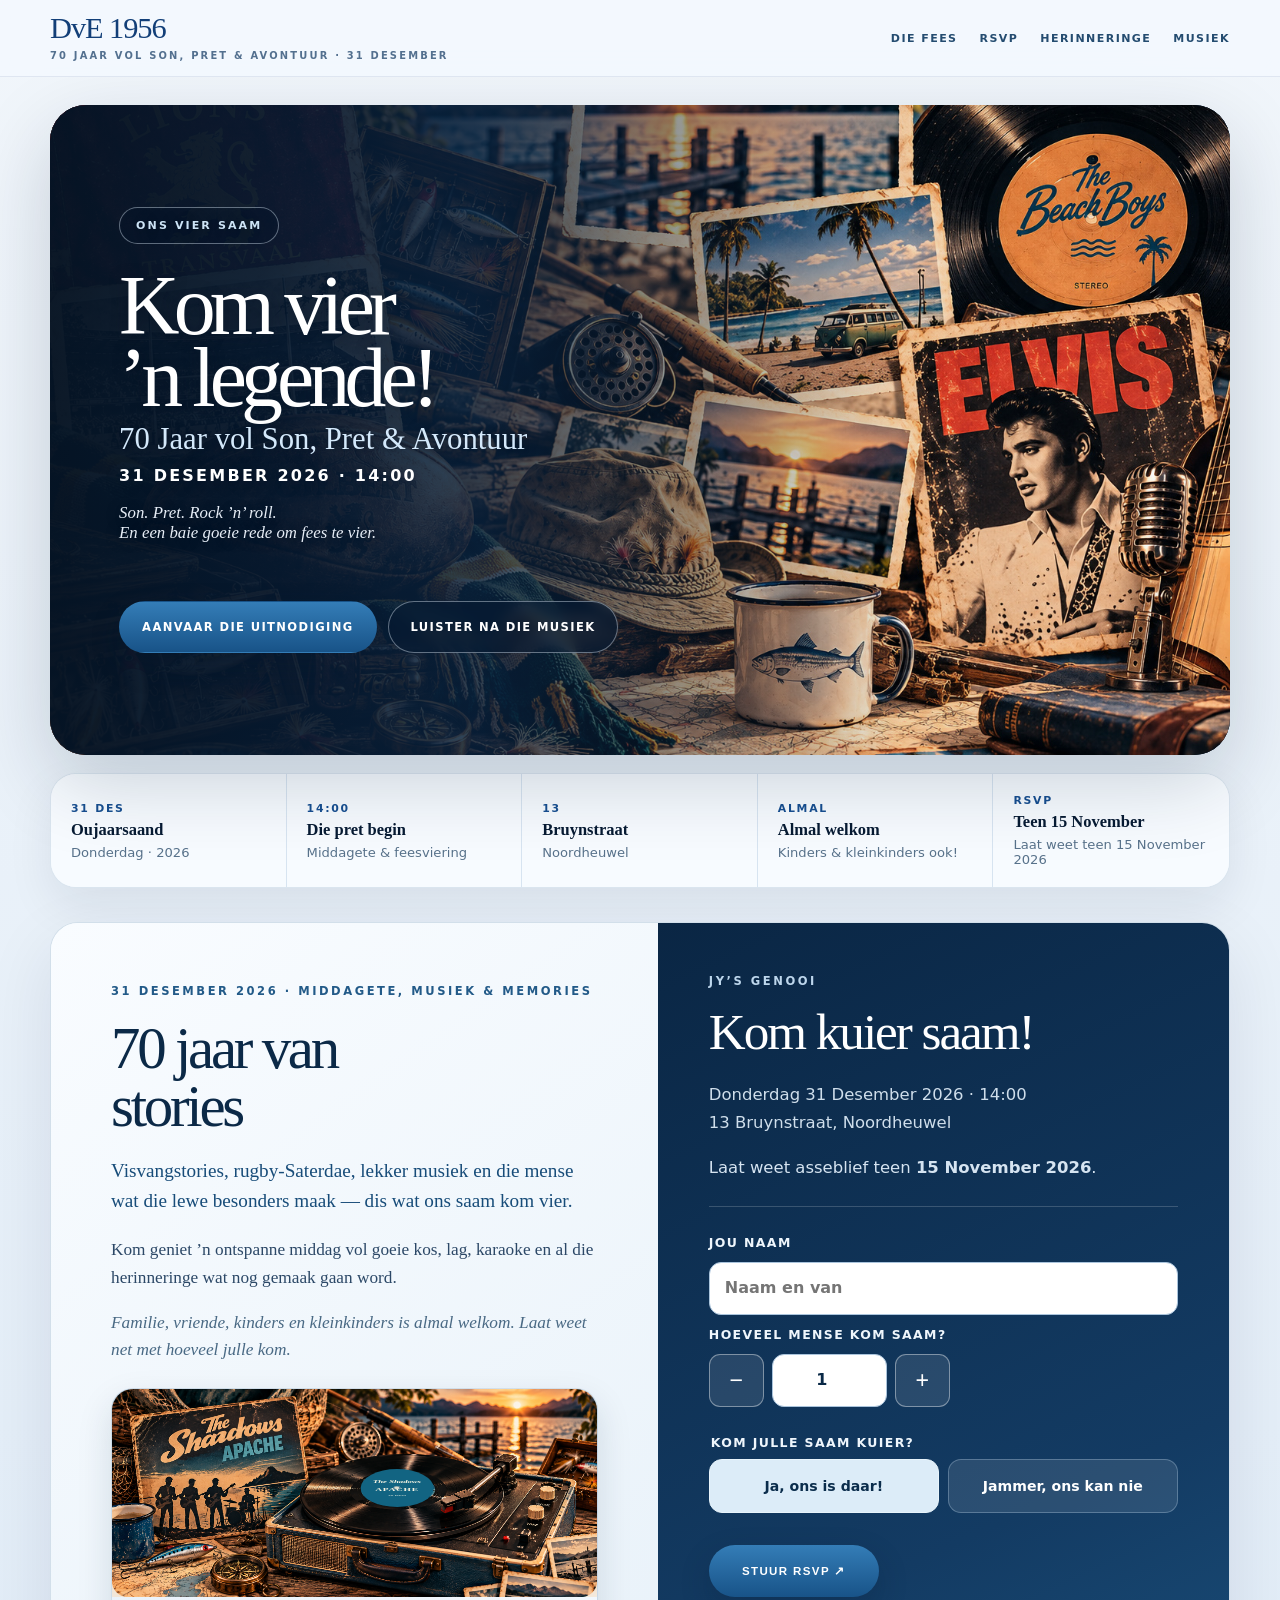
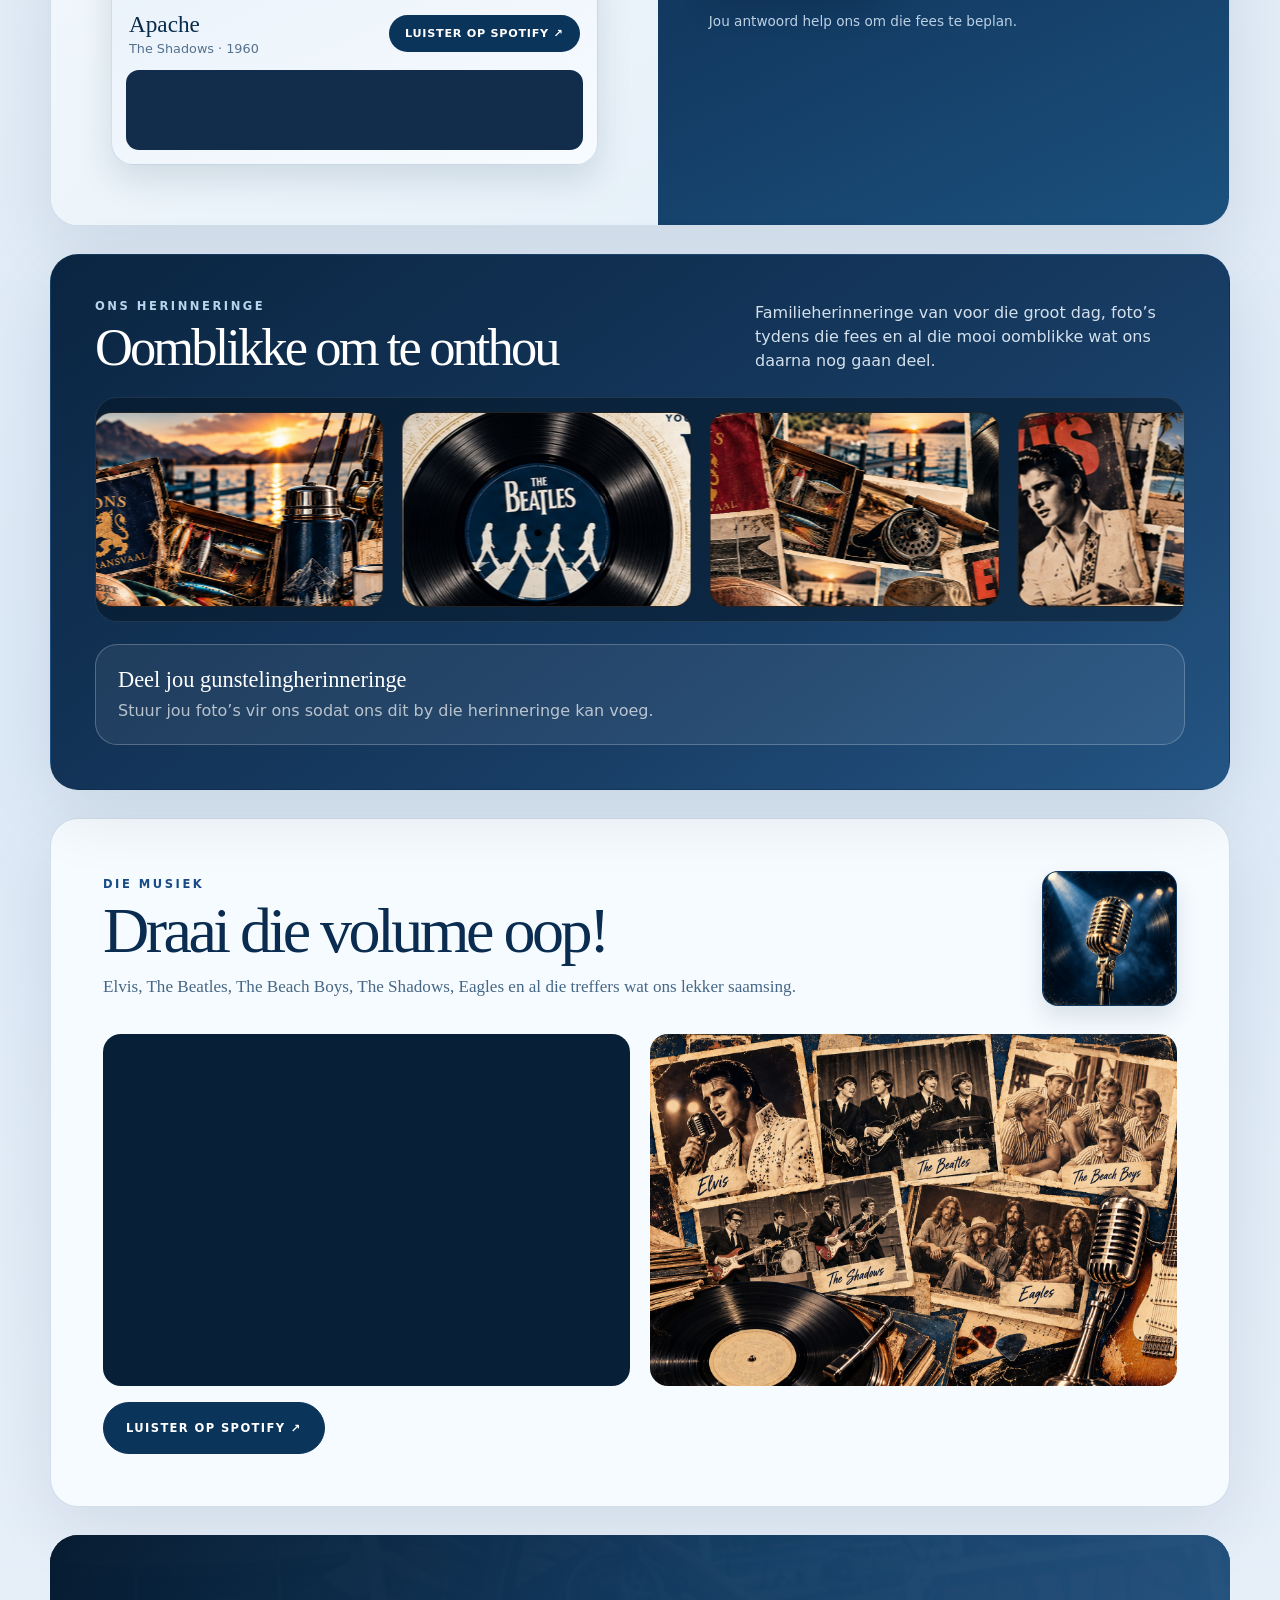
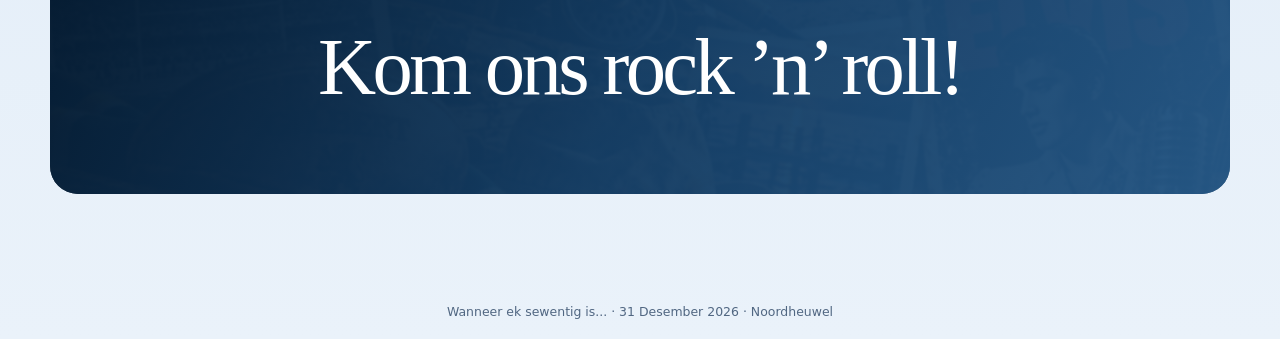
==== commit f094c235: "Add files via upload" ====
--- a/index.html
+++ b/index.html
@@ -1155,7 +1155,7 @@
 <style id="v25-dve-hero-memory-copy-refresh">
 .brand{letter-spacing:.08em}
 .memory-card{position:relative;overflow:hidden;isolation:isolate}
-.memory-card::before{content:"";position:absolute;inset:0;background:url('assets/hero-memory-collage-full.jpg') center/cover no-repeat;opacity:.12;filter:blur(1px) saturate(.9);transform:scale(1.05);z-index:0}
+.memory-card::before{display:none!important}
 .memory-card>*{position:relative;z-index:1}
 .memory-title{white-space:nowrap}
 .invitation-story .section-title{max-width:10ch}
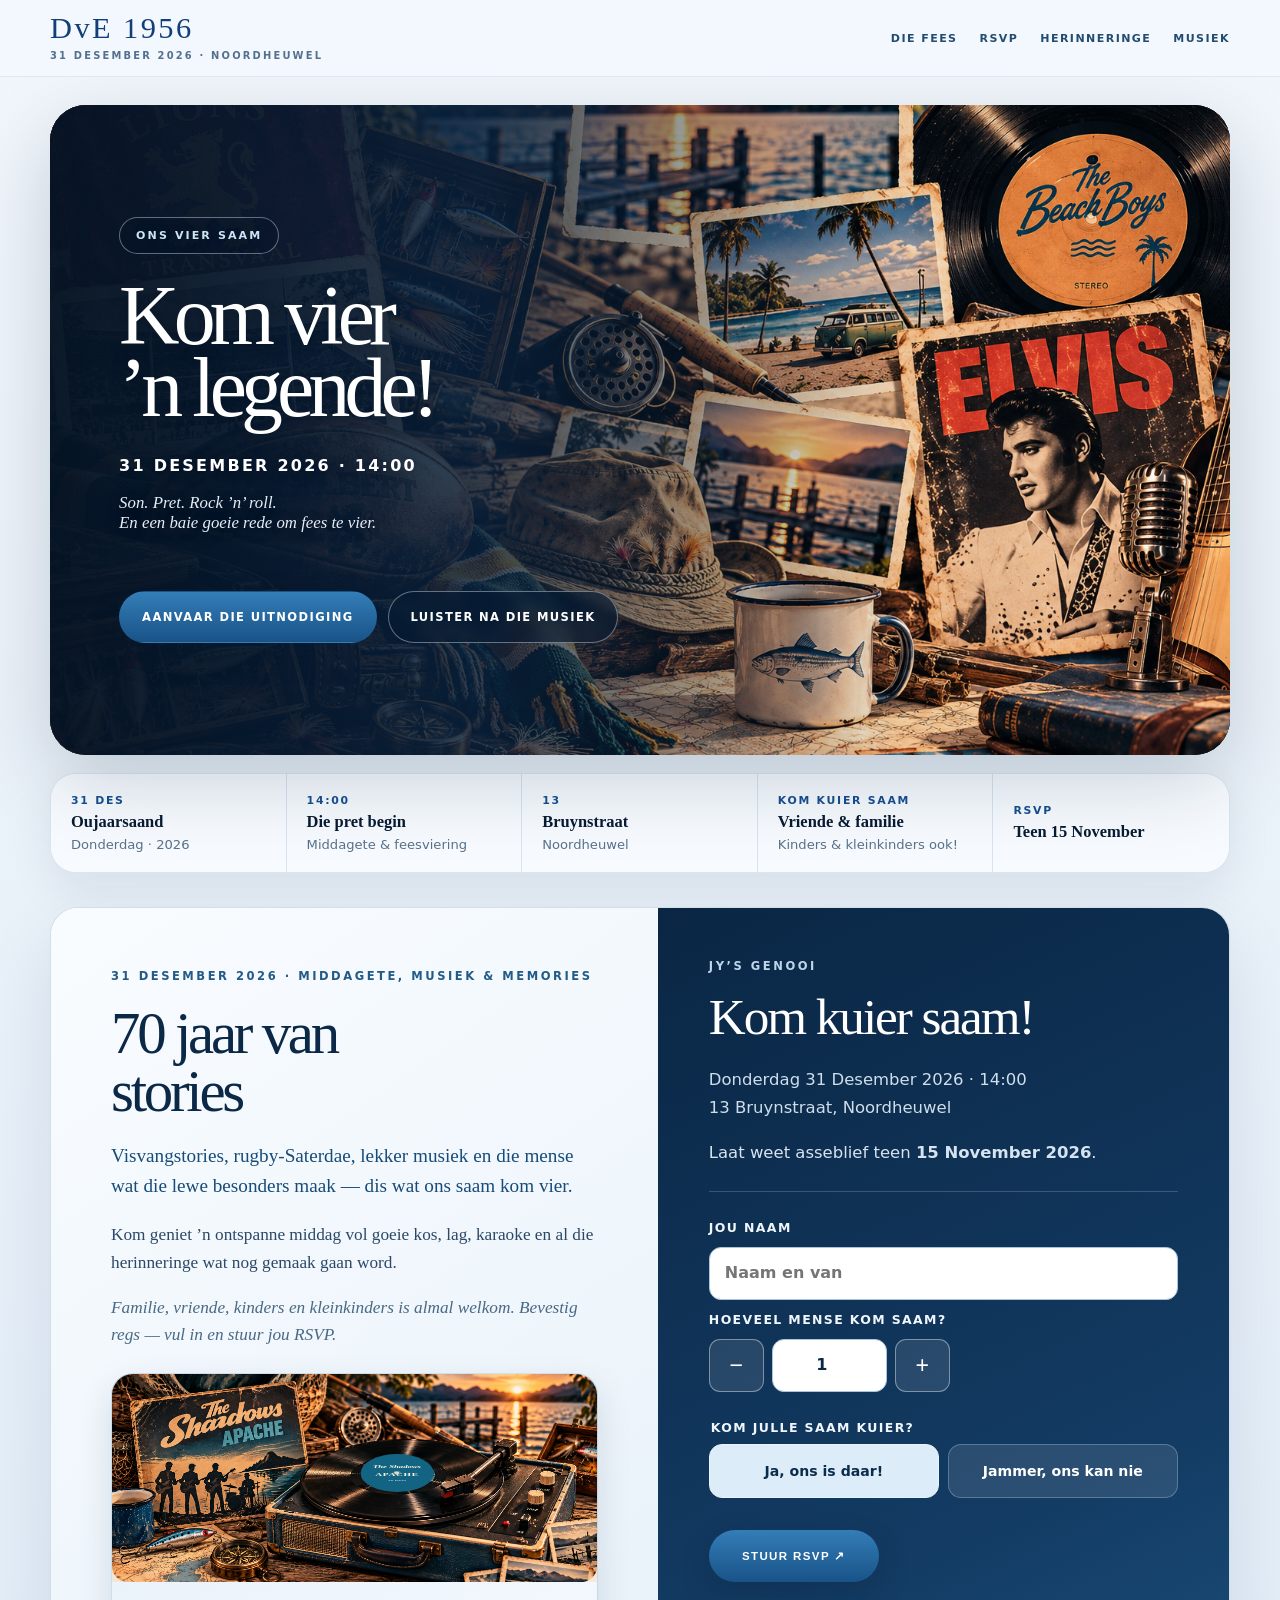
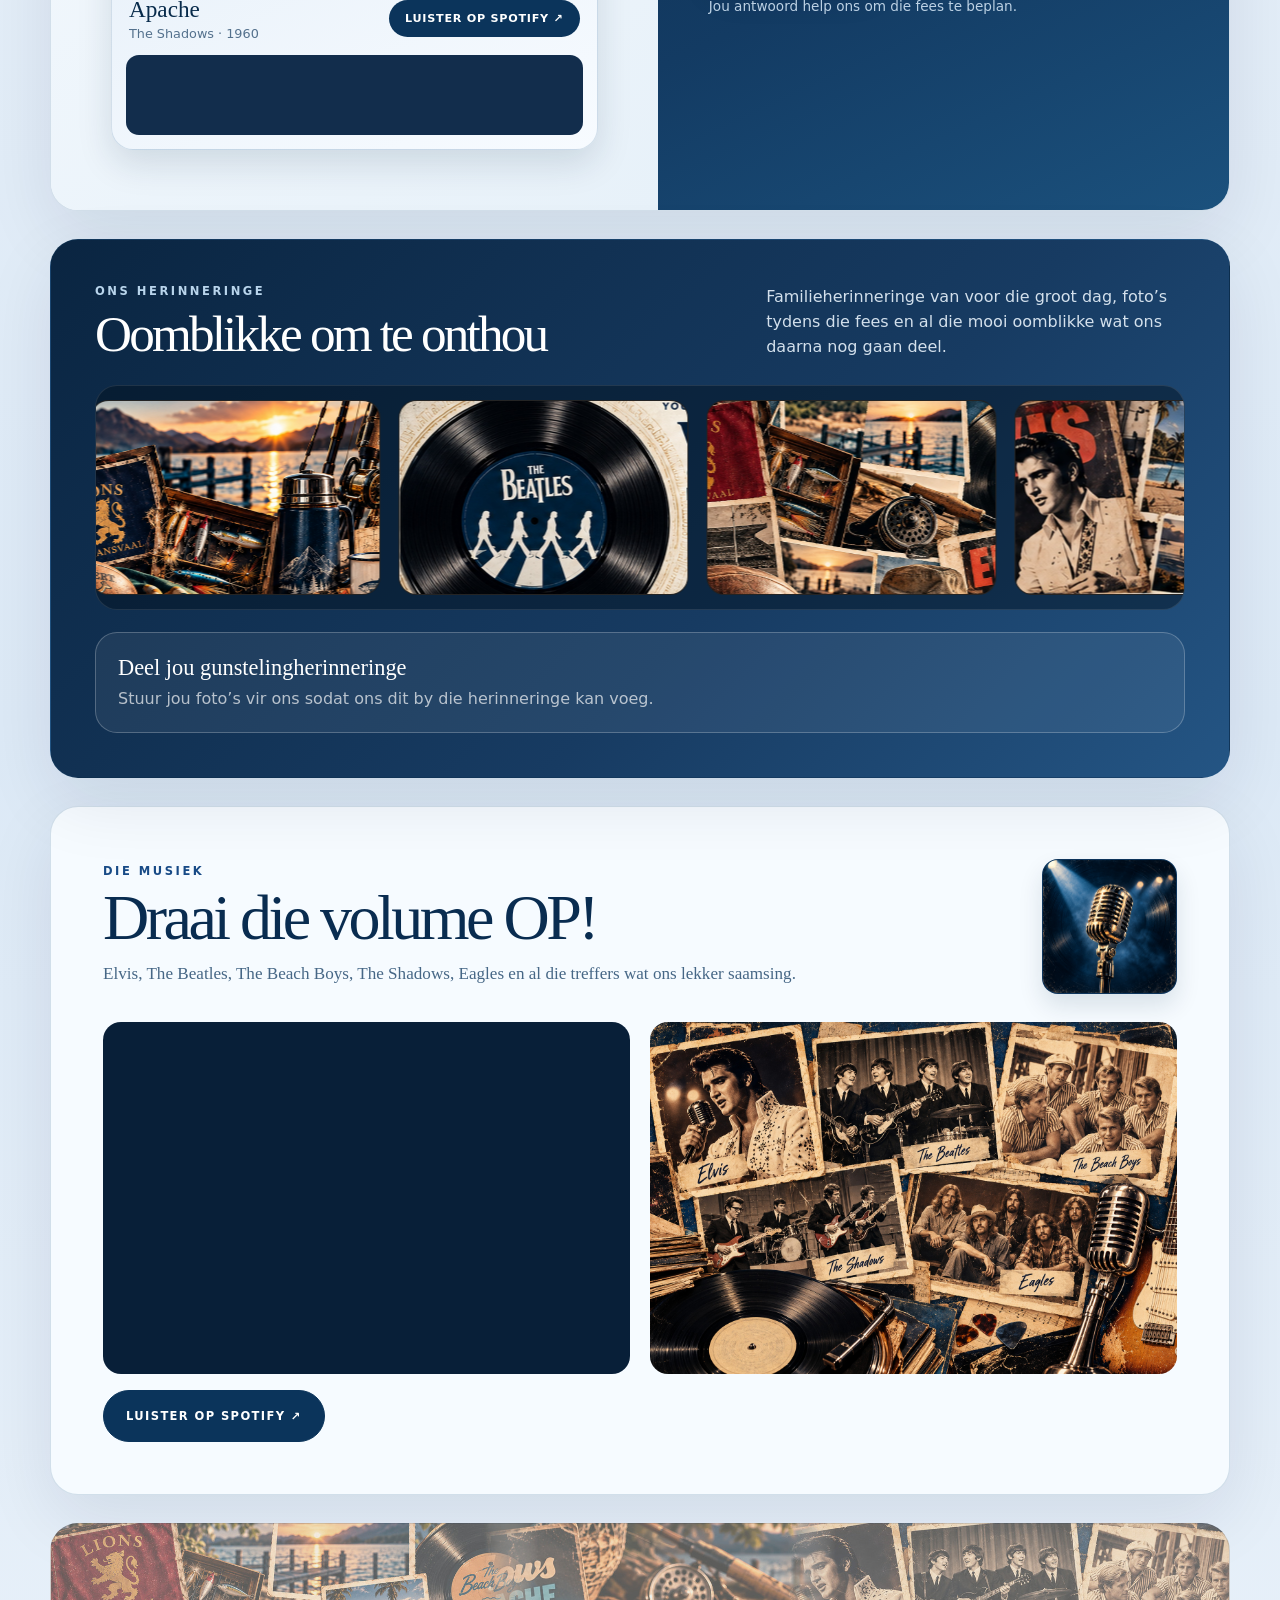
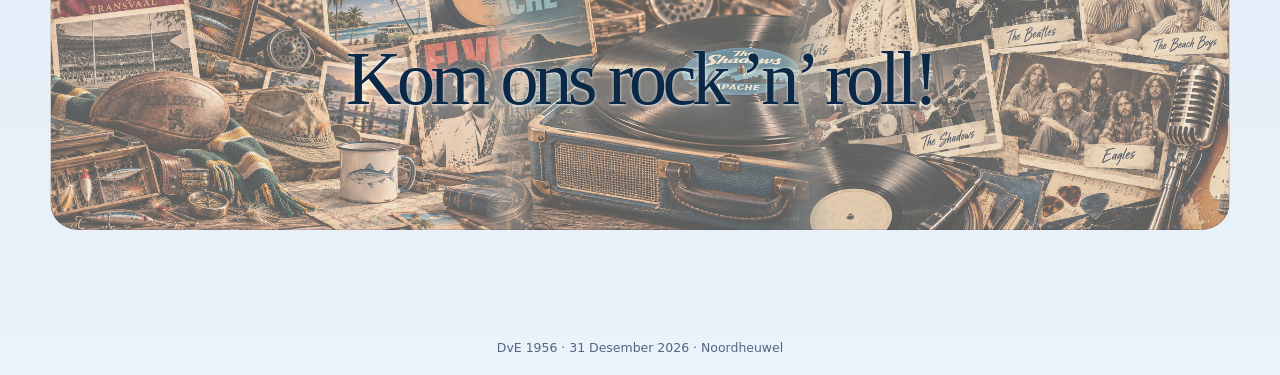
==== commit 3ebdf291: "Add files via upload" ====
--- a/index.html
+++ b/index.html
@@ -5,7 +5,7 @@
 <meta charset="utf-8"/>
 <meta content="width=device-width,initial-scale=1" name="viewport"/>
 <meta content="#071b33" name="theme-color"/>
-<title>Wanneer ek sewentig is... | 31 Desember 2026</title>
+<title>Kom vier ’n legende! | DvE 1956 · 31 Desember 2026</title>
 <meta content="Kom vier Pa se 70ste verjaardag met visvang, rugby, karaoke en familie. Oujaarsaand 2026 in Noordheuwel. Laat weet teen 15 November." name="description"/>
 <style>
 :root{
@@ -734,7 +734,7 @@
 
   /* Soundtrack */
   .sound-card{padding:23px 18px!important}
-  .spotify-wrap{margin-top:18px;border-radius:16px;min-height:152px;background:#071b33 url('assets/spotify-still-on-fire-cover.png') center/cover no-repeat}
+  .spotify-wrap{margin-top:18px;border-radius:16px;min-height:152px;background:#071b33 url('assets/spotify-vinyl-cover.png') center/cover no-repeat}
   .spotify-wrap iframe{height:152px}
   .sound-card .button-row{margin-top:16px!important}
   .sound-card .button{min-height:46px}
@@ -1151,7 +1151,7 @@
 .invitation-story .section-title{font-size:clamp(2.75rem,4.6vw,5.2rem)!important}
 @media(max-width:960px){.hero h1{font-size:clamp(3.2rem,8.5vw,5.1rem)!important}}
 @media(max-width:620px){.hero h1{font-size:clamp(3.15rem,12.8vw,4.6rem)!important}.invitation-story .section-title{font-size:clamp(2.75rem,11vw,3.3rem)!important}}
-
+</style>
 <style id="v25-dve-hero-memory-copy-refresh">
 .brand{letter-spacing:.08em}
 .memory-card{position:relative;overflow:hidden;isolation:isolate}
@@ -1162,11 +1162,161 @@
 @media(max-width:1200px){.memory-top{grid-template-columns:minmax(0,1.25fr) minmax(280px,.95fr)!important}}
 @media(max-width:860px){.memory-title{white-space:normal}}
 </style>
+
+<style id="v26-precise-invitation-edits">
+/* The memories reel is intentionally clean: no photograph behind the moving frames. */
+#memories .memory-card{background:linear-gradient(135deg,#0a2541,#173b62 60%,#245584)!important;isolation:auto!important}
+#memories .memory-card::before,#memories .memory-card::after{content:none!important;display:none!important;background:none!important;opacity:0!important}
+/* Closing montage: real source artwork throughout, NO dark-blue shading. */
+#finale.closing-card{
+  position:relative!important;isolation:isolate!important;overflow:hidden!important;
+  display:flex!important;align-items:center!important;justify-content:center!important;
+  min-height:clamp(300px,24vw,425px)!important;
+  background:#ede7de url('assets/closing-montage-wide.jpg') center center / cover no-repeat!important;
+  border:1px solid rgba(28,59,91,.15)!important;
+  padding:clamp(32px,5vw,60px)!important;
+}
+#finale.closing-card::before,#finale.closing-card::after{
+  content:none!important;display:none!important;background:none!important;opacity:0!important
+}
+#finale.closing-card h2{
+  position:relative!important;z-index:1!important;
+  color:#0b2947!important;
+  text-shadow:0 1px 3px rgba(255,255,255,.93),0 4px 28px rgba(255,255,255,.65)!important;
+  font-size:clamp(2.8rem,6vw,6rem)!important;
+  line-height:1.06!important;
+  letter-spacing:-.06em!important;
+  max-width:100%!important;
+}
+/* The smaller invitation text is below the main hero heading, not a repeated tagline. */
+.hero-date{margin-top:24px!important}
+/* On mobile, the RSVP panel moves underneath the invitation copy. */
+.invite-direction-mobile{display:none}
+@media(max-width:960px){.invite-direction-desktop{display:none}.invite-direction-mobile{display:inline}}
+@media(max-width:620px){
+ #finale.closing-card{
+   min-height:385px!important;
+   background-image:url('assets/closing-montage-mobile.jpg')!important;
+   background-size:cover!important;
+   background-position:center!important;
+   padding:38px 26px!important;
+ }
+ #finale.closing-card h2{font-size:clamp(2.7rem,10vw,4.1rem)!important}
+ .hero-date{margin-top:15px!important}
+}
+</style>
+
+<style id="v27-mobile-overlap-and-image-repair">
+/* Mobile: display the COMPLETE 3:2 hero montage without cropping any characters or artwork. */
+@media(max-width:960px){
+  .hero{
+    display:flex!important;flex-direction:column!important;align-items:stretch!important;
+    min-height:0!important;height:auto!important;overflow:hidden!important;
+    background:#0a2541!important;
+  }
+  .hero::before,.hero::after{content:none!important;display:none!important}
+  .hero-copy{
+    order:0!important;position:relative!important;width:100%!important;max-width:none!important;
+    min-height:0!important;height:auto!important;
+    padding:40px clamp(22px,5vw,46px) 28px!important;
+    background:linear-gradient(145deg,#081c33,#183e64)!important;
+    text-shadow:none!important;z-index:2!important;
+    align-items:flex-start!important;text-align:left!important;
+  }
+  .hero-visual{
+    order:1!important;position:relative!important;inset:auto!important;
+    width:100%!important;max-width:none!important;
+    height:auto!important;max-height:none!important;min-height:0!important;
+    aspect-ratio:3/2!important;overflow:hidden!important;
+    z-index:1!important;background:#0a2541!important;
+  }
+  .hero-visual::before,.hero-visual::after{content:none!important;display:none!important}
+  .hero-visual>img{
+    position:relative!important;display:block!important;width:100%!important;
+    height:100%!important;max-height:none!important;
+    object-fit:contain!important;object-position:center center!important;
+    transform:none!important;filter:none!important;
+  }
+  .hero h1{width:100%!important;max-width:100%!important;overflow-wrap:normal;line-height:.96!important}
+  .hero-copy .button-row{margin-top:22px!important}
+  .nav-inner{min-width:0!important}
+  .brand{min-width:0!important}
+  .brand small{font-size:.57rem!important;line-height:1.45!important;letter-spacing:.12em!important;overflow-wrap:normal!important}
+  .memory-top{
+    display:flex!important;flex-direction:column!important;align-items:flex-start!important;
+    justify-content:flex-start!important;gap:14px!important;margin-bottom:22px!important;
+  }
+  .memory-top>div:first-child{width:100%!important;min-width:0!important;max-width:100%!important}
+  #memories .memory-title{
+    display:block!important;white-space:normal!important;max-width:100%!important;
+    font-size:clamp(2.5rem,7.5vw,3.8rem)!important;
+    line-height:1.04!important;letter-spacing:-.045em!important;
+    overflow-wrap:normal!important;hyphens:none!important;
+    margin:10px 0 0!important;
+  }
+  #memories .memory-copy{
+    flex:none!important;display:block!important;position:relative!important;
+    width:100%!important;max-width:100%!important;
+    margin:0!important;line-height:1.58!important;font-size:1rem!important;
+    overflow-wrap:break-word!important;
+  }
+  #memories .memory-card{overflow:hidden!important}
+  #memories .film-window{max-width:100%!important;overflow:hidden!important}
+  #memories .share-note{min-width:0!important;overflow-wrap:break-word!important}
+}
+@media(max-width:620px){
+  .hero{min-height:0!important;height:auto!important;border-radius:24px!important}
+  .hero-copy{padding:27px 22px 24px!important}
+  .hero h1{
+    font-size:clamp(2.6rem,11.4vw,4.3rem)!important;
+    line-height:.94!important;margin:16px 0 8px!important;
+    letter-spacing:-.055em!important;
+  }
+  .hero-kicker{font-size:.57rem!important;padding:8px 11px!important;margin:0!important}
+  .hero-date{margin-top:14px!important;font-size:.72rem!important;letter-spacing:.08em!important}
+  .hero-tagline{margin-top:13px!important;margin-bottom:0!important;font-size:.93rem!important;line-height:1.4!important}
+  .hero-copy .button-row{display:grid!important;grid-template-columns:1fr!important;gap:9px!important;margin-top:19px!important;width:100%!important}
+  .hero-copy .button{width:100%!important;white-space:normal!important;min-height:46px!important;line-height:1.3!important;padding:11px 10px!important;font-size:.65rem!important}
+  .hero-visual{aspect-ratio:3/2!important;height:auto!important;min-height:0!important}
+  .hero-visual>img{object-fit:contain!important;object-position:center center!important}
+  #memories .memory-card{padding:25px 19px!important}
+  #memories .memory-title{font-size:clamp(2.25rem,9.6vw,3.2rem)!important;line-height:1.04!important}
+  #memories .memory-copy{font-size:.94rem!important;line-height:1.52!important}
+  #memories .share-note{padding:18px!important}
+  #memories .share-note h3{font-size:1.28rem!important;line-height:1.2!important}
+  .soundtrack-head{gap:12px!important;align-items:start!important}
+  .soundtrack-head .section-title{font-size:clamp(2rem,8vw,3.3rem)!important;line-height:1.0!important;overflow-wrap:break-word!important}
+  .soundtrack-head .section-intro{font-size:.92rem!important;line-height:1.5!important}
+  .rsvp-panel h3{font-size:clamp(2.3rem,10vw,3.25rem)!important;line-height:1.06!important}
+  .invitation-story .section-title{font-size:clamp(2.45rem,10.5vw,3.5rem)!important;line-height:1.02!important}
+  .attendance-option{min-width:0!important;flex:1 1 100%!important}
+  .attendance-field{display:flex!important;flex-direction:column!important}
+}
+@media(max-width:360px){
+ .hero-copy{padding:25px 17px 19px!important}
+ .hero h1{font-size:clamp(2.25rem,11.3vw,3.3rem)!important}
+ .hero-tagline{font-size:.88rem!important}
+ #memories .memory-card{padding:22px 16px!important}
+ #memories .memory-title{font-size:clamp(2rem,9.5vw,2.45rem)!important}
+ .brand small{font-size:.51rem!important;letter-spacing:.08em!important}
+}
+/* Desktop/tablet: give the large memories heading and right description separate measured columns. */
+@media(min-width:961px){
+  .memory-top{display:grid!important;grid-template-columns:minmax(0,1.45fr) minmax(260px,.95fr)!important;align-items:center!important;column-gap:32px!important}
+  .memory-top>div:first-child{min-width:0!important}
+  #memories .memory-title{font-size:clamp(2.8rem,4.0vw,4rem)!important;line-height:1.05!important;white-space:normal!important}
+  #memories .memory-copy{margin:0!important;max-width:100%!important;line-height:1.56!important}
+}
+@media(min-width:1400px){#memories .memory-title{white-space:nowrap!important;font-size:clamp(2.8rem,3.85vw,3.9rem)!important}}
+/* Original artwork should remain visible in the final farewell panel; only the images are faded, without any blue tint. */
+#finale.closing-card::before,#finale.closing-card::after{content:none!important;display:none!important}
+</style>
+
 </head>
 <body>
 <nav class="nav">
 <div class="nav-inner">
-<div class="brand">DvE 1956<small>70 Jaar vol Son, Pret &amp; Avontuur · 31 Desember</small></div>
+<div class="brand">DvE 1956<small>31 Desember 2026 · Noordheuwel</small></div>
 <div class="nav-links"><a href="#road">Die fees</a><a href="#rsvp">RSVP</a><a href="#memories">Herinneringe</a><a href="#soundtrack">Musiek</a></div>
 </div>
 </nav>
@@ -1174,7 +1324,7 @@
 <div class="hero-copy">
 <div class="hero-kicker">Ons vier saam</div>
 <h1>Kom vier<br/>’n legende!</h1>
-<p class="hero-sub">70 Jaar vol Son, Pret &amp; Avontuur</p>
+
 <span class="hero-date">31 Desember 2026 · 14:00</span>
 
 <p class="hero-tagline">Son. Pret. Rock ’n’ roll.<br/><span>En een baie goeie rede om fees te vier.</span></p>
@@ -1182,7 +1332,7 @@
 </div>
 <div class="hero-visual"><img alt="Vintage collage van rugby, visvang, The Beach Boys, Elvis en herinneringe langs die water" decoding="async" fetchpriority="high" src="assets/hero-memory-collage-full.jpg"/></div>
 </header>
-<section aria-label="Besonderhede van die fees" class="quick-summary" id="road"><div class="quickbar"><div class="quick-item"><b>31 DES</b><strong>Oujaarsaand</strong><em>Donderdag · 2026</em></div><div class="quick-item"><b>14:00</b><strong>Die pret begin</strong><em>Middagete &amp; feesviering</em></div><div class="quick-item"><b>13</b><strong>Bruynstraat</strong><em>Noordheuwel</em></div><div class="quick-item"><b>ALMAL</b><strong>Almal welkom</strong><em>Kinders &amp; kleinkinders ook!</em></div><div class="quick-item"><b>RSVP</b><strong>Teen 15 November</strong><em>Laat weet teen 15 November 2026</em></div></div></section>
+<section aria-label="Besonderhede van die fees" class="quick-summary" id="road"><div class="quickbar"><div class="quick-item"><b>31 DES</b><strong>Oujaarsaand</strong><em>Donderdag · 2026</em></div><div class="quick-item"><b>14:00</b><strong>Die pret begin</strong><em>Middagete &amp; feesviering</em></div><div class="quick-item"><b>13</b><strong>Bruynstraat</strong><em>Noordheuwel</em></div><div class="quick-item"><b>KOM KUIER SAAM</b><strong>Vriende &amp; familie</strong><em>Kinders &amp; kleinkinders ook!</em></div><div class="quick-item"><b>RSVP</b><strong>Teen 15 November</strong></div></div></section>
 <main>
 <section class="section combined-invite" id="rsvp">
  <div class="card invitation-panel">
@@ -1191,7 +1341,7 @@
    <h2 class="section-title">70 jaar van stories</h2>
    <p class="intro-verse">Visvangstories, rugby-Saterdae, lekker musiek en die mense wat die lewe besonders maak — dis wat ons saam kom vier.</p>
    <p>Kom geniet ’n ontspanne middag vol goeie kos, lag, karaoke en al die herinneringe wat nog gemaak gaan word.</p>
-   <p class="invite-note">Familie, vriende, kinders en kleinkinders is almal welkom. Laat weet net met hoeveel julle kom.</p>
+   <p class="invite-note">Familie, vriende, kinders en kleinkinders is almal welkom. <span class="invite-direction-desktop">Bevestig regs — vul in en stuur jou RSVP.</span><span class="invite-direction-mobile">Bevestig hieronder — vul in en stuur jou RSVP.</span></p>
    <div class="shadows-turntable" aria-label="Draaiende vinielplaat van The Shadows se Apache, met Spotify-afspeelmoontlikheid">
   <div class="shadows-cover">
     <img src="assets/vinyl-sunset-backdrop.png" alt="Vintage platespeler met The Shadows se Apache-omslag, visvanggerei en sonsondergang" loading="eager"/>
@@ -1238,7 +1388,7 @@
 <section class="section" id="soundtrack">
   <div class="card soundtrack-revised">
     <div class="soundtrack-head">
-      <div><div class="kicker">Die musiek</div><h2 class="section-title">Draai die volume oop!</h2><p class="section-intro">Elvis, The Beatles, The Beach Boys, The Shadows, Eagles en al die treffers wat ons lekker saamsing.</p></div>
+      <div><div class="kicker">Die musiek</div><h2 class="section-title">Draai die volume OP!</h2><p class="section-intro">Elvis, The Beatles, The Beach Boys, The Shadows, Eagles en al die treffers wat ons lekker saamsing.</p></div>
       <img src="assets/karaoke-mic-blue.png" class="music-vinyl" alt="Vintage blou karaokemikrofoon" loading="lazy"/>
     </div>
     <div class="spotify-layout">
@@ -1252,7 +1402,7 @@
 </section>
 <section class="section closing-card" id="finale"><h2>Kom ons rock ’n’ roll!</h2></section>
 </main>
-<footer class="footer">Wanneer ek sewentig is... · 31 Desember 2026 · Noordheuwel</footer>
+<footer class="footer">DvE 1956 · 31 Desember 2026 · Noordheuwel</footer>
 <script>
 const GOOGLE_DRIVE_PHOTO_FEED_URL = "https://script.google.com/macros/s/AKfycbyaEMBcOb0-FisrU5Zm3yi4w9ptceioZ2Ng8PJJJq0G6KBGcEPNdmloexOXgNlugCHe/exec";
 const FALLBACK_IMAGES = [
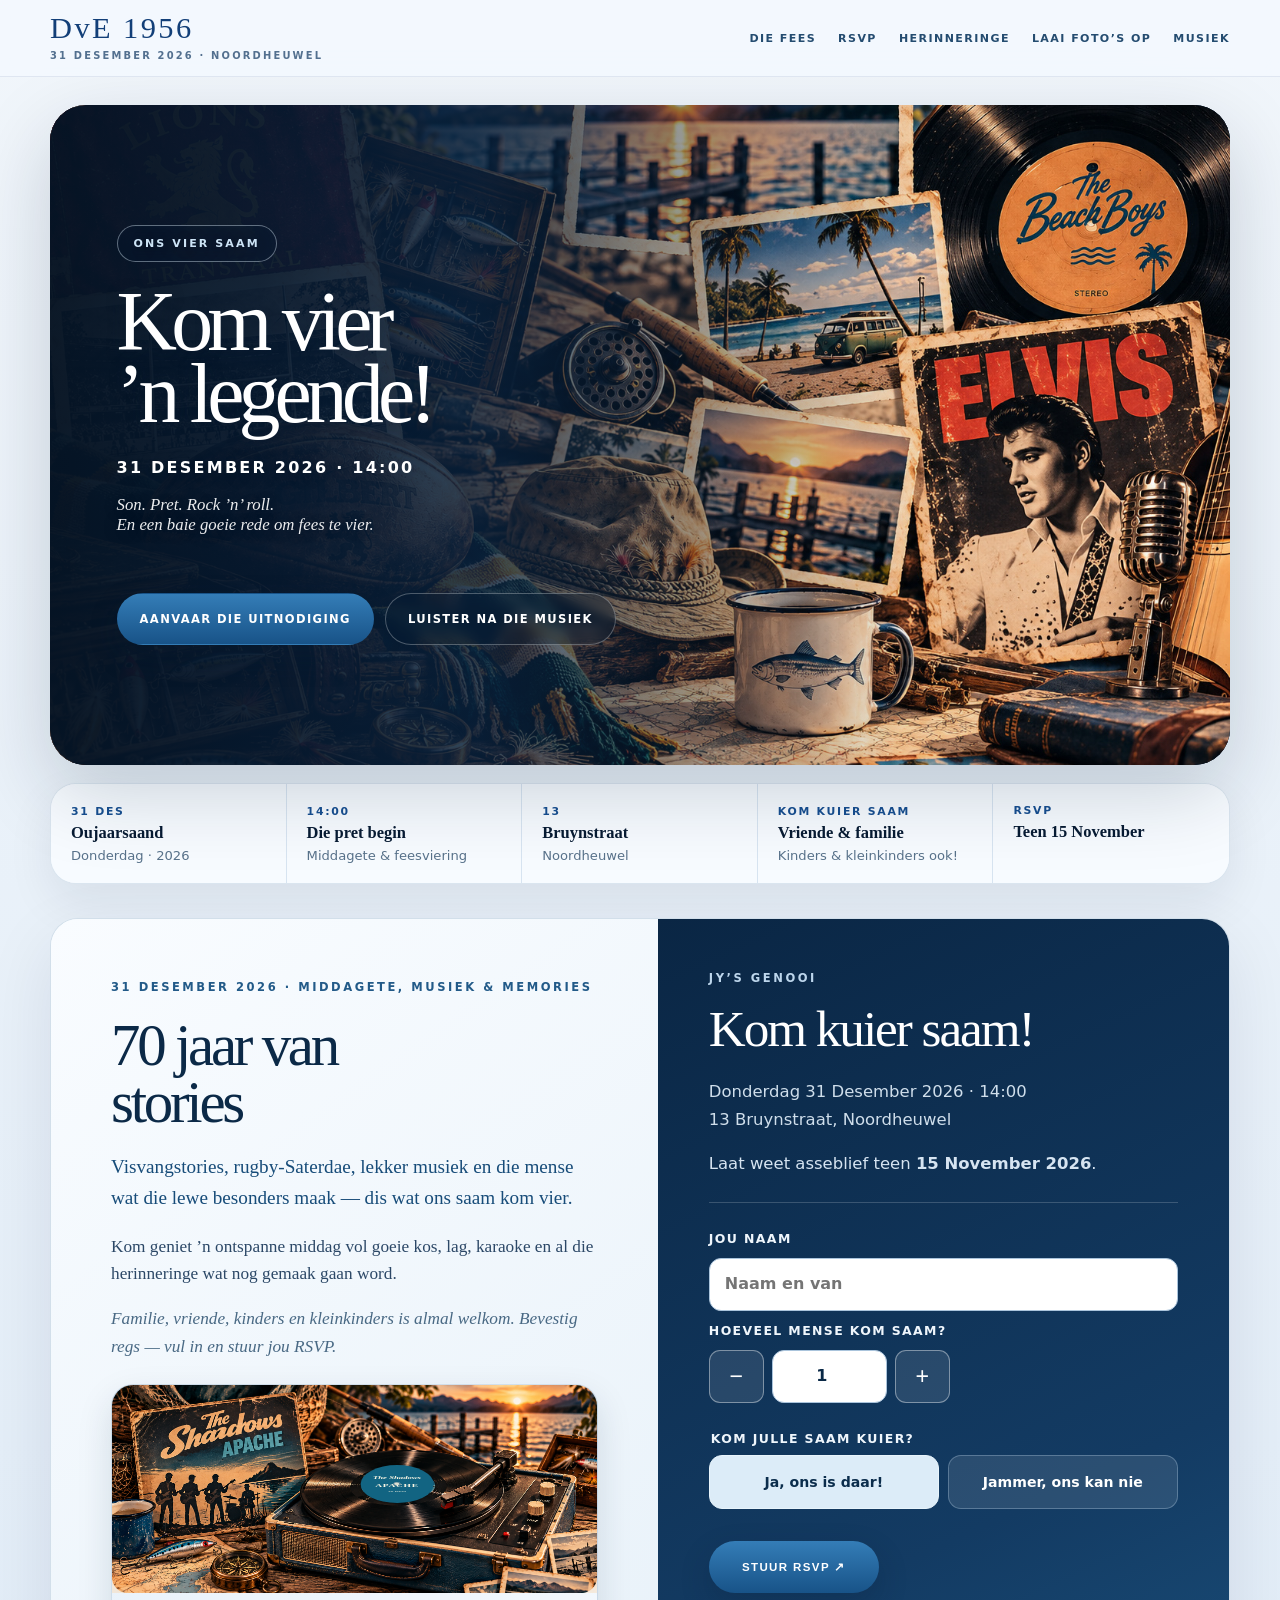
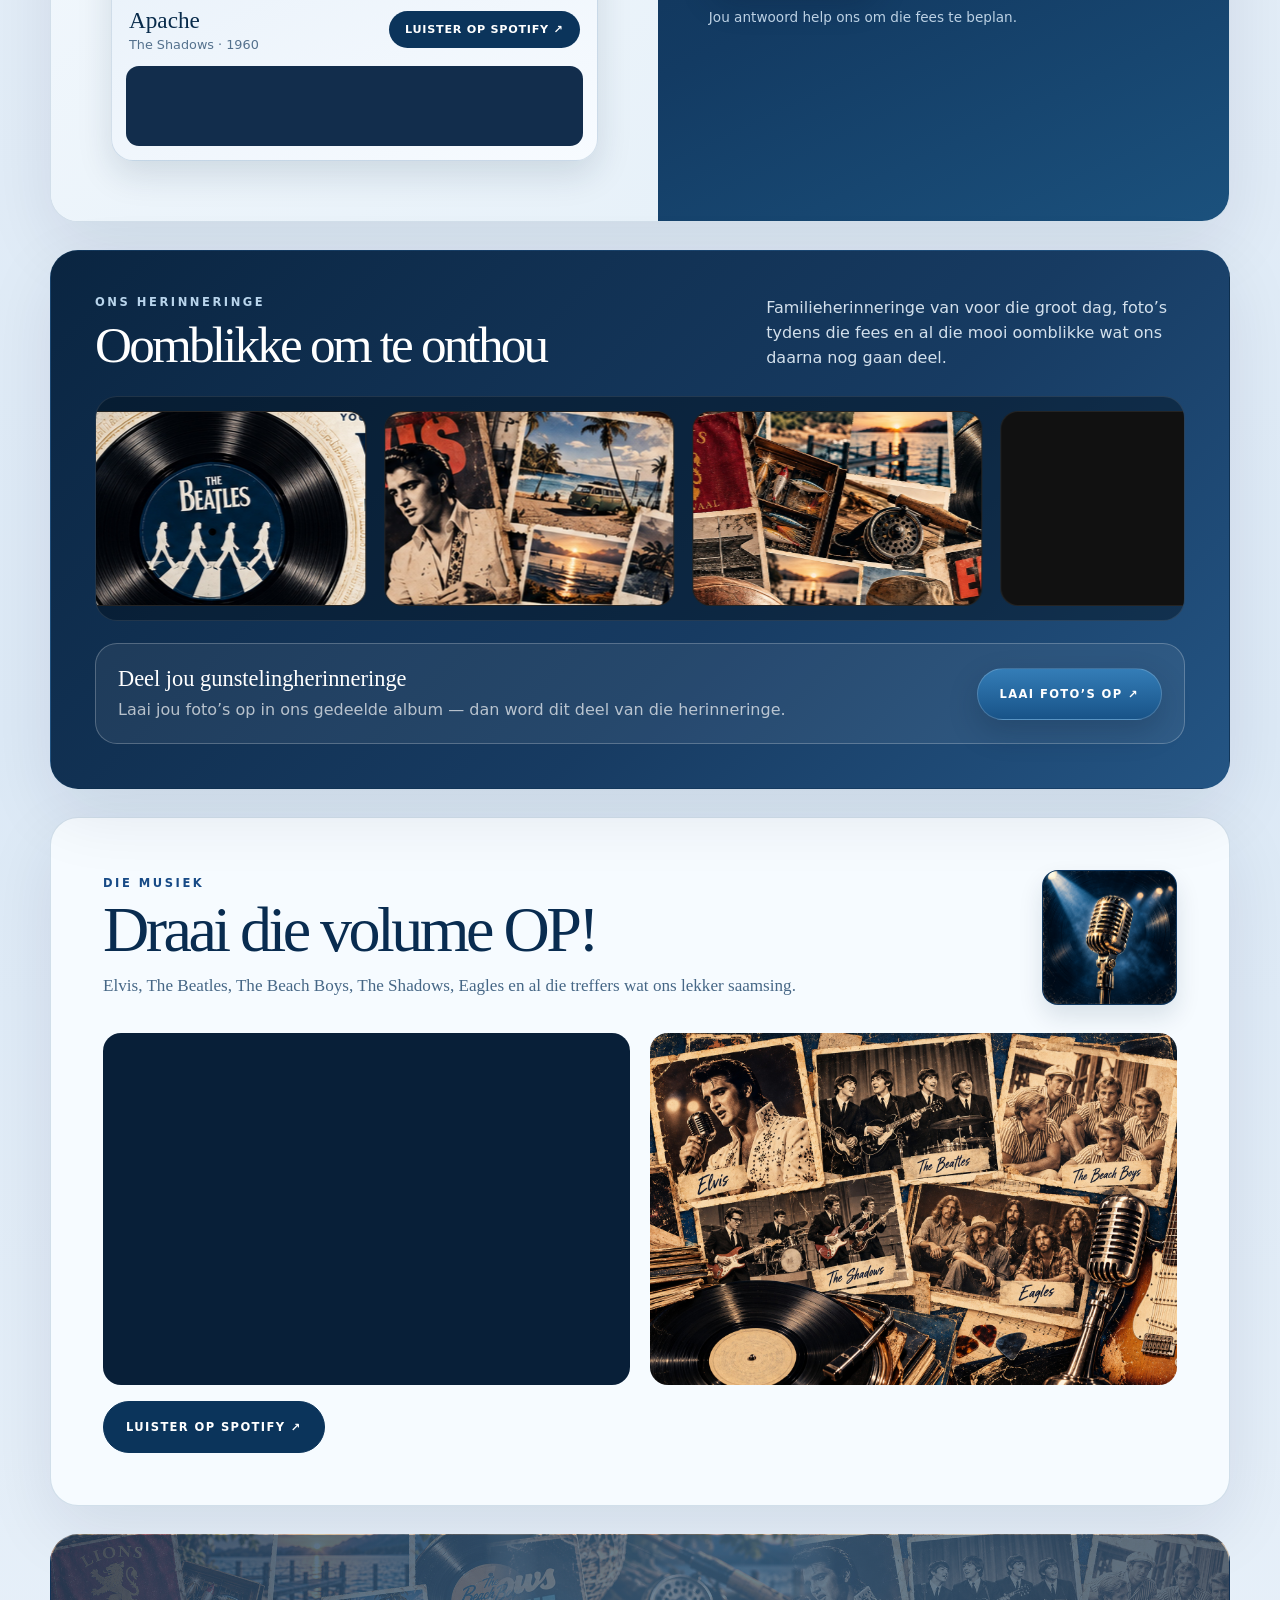
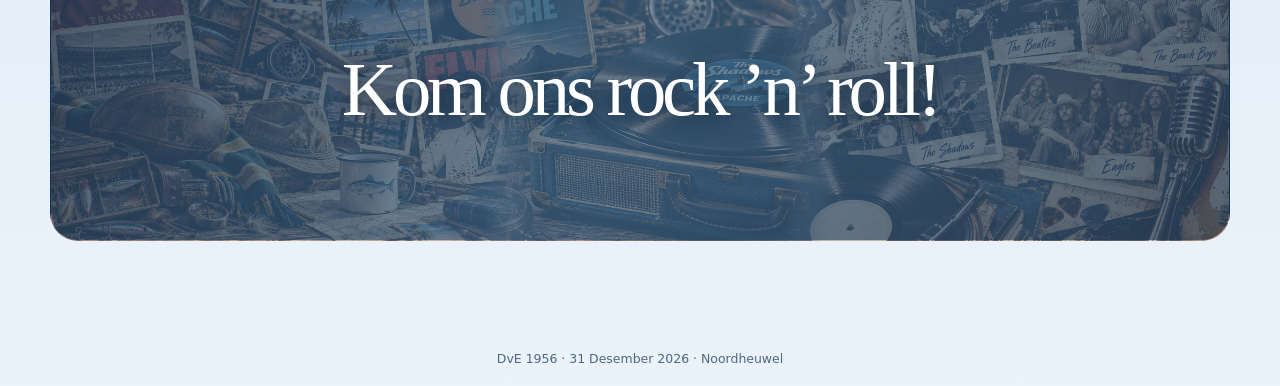
==== commit c6fdbf4d: "Add files via upload" ====
--- a/index.html
+++ b/index.html
@@ -3,1321 +3,19 @@
 <html lang="af">
 <head>
 <meta charset="utf-8"/>
+<meta name="generator" content="DvE 1956 V29"/>
 <meta content="width=device-width,initial-scale=1" name="viewport"/>
 <meta content="#071b33" name="theme-color"/>
 <title>Kom vier ’n legende! | DvE 1956 · 31 Desember 2026</title>
 <meta content="Kom vier Pa se 70ste verjaardag met visvang, rugby, karaoke en familie. Oujaarsaand 2026 in Noordheuwel. Laat weet teen 15 November." name="description"/>
-<style>
-:root{
-  --cream:#f5efe4;
-  --paper:#fffaf2;
-  --ink:#25251f;
-  --muted:#70695f;
-  --olive:#5e654d;
-  --olive-deep:#34382c;
-  --charcoal:#1c1e1a;
-  --ember:#c56d37;
-  --ember-dark:#914920;
-  --gold:#c79b63;
-  --line:rgba(67,56,42,.14);
-  --white:rgba(255,255,255,.96);
-  --container:min(1180px,calc(100% - 40px));
-  --radius:28px;
-  --radius-sm:20px;
-  --shadow:0 24px 70px rgba(54,42,27,.10);
-}
-*{box-sizing:border-box}
-html{scroll-behavior:smooth}
-body{
-  margin:0;
-  background:linear-gradient(180deg,#faf6ee 0%,var(--cream) 100%);
-  color:var(--ink);
-  font-family:Inter,ui-sans-serif,system-ui,-apple-system,BlinkMacSystemFont,"Segoe UI",sans-serif;
-}
-a{color:inherit}
-img{max-width:100%;display:block}
-button,a{ -webkit-tap-highlight-color:transparent; }
 
-.nav{
-  position:sticky;top:0;z-index:40;
-  background:rgba(250,246,238,.92);
-  backdrop-filter:blur(18px);
-  border-bottom:1px solid rgba(67,56,42,.08);
-}
-.nav-inner{
-  width:var(--container);margin:auto;min-height:76px;
-  display:flex;align-items:center;justify-content:space-between;gap:24px;
-}
-.brand{
-  font-family:Georgia,"Times New Roman",serif;
-  color:var(--ember-dark);font-size:1.9rem;line-height:.92;letter-spacing:-.035em;
-}
-.brand small{
-  display:block;margin-top:8px;font-family:Inter,system-ui,sans-serif;
-  font-size:.62rem;letter-spacing:.22em;text-transform:uppercase;color:#89735a;font-weight:800;
-}
-.nav-links{display:flex;gap:22px;align-items:center}
-.nav-links a{
-  text-decoration:none;text-transform:uppercase;letter-spacing:.13em;font-size:.69rem;font-weight:850;color:#5b554c;
-}
-.nav-links a:hover{color:var(--ember-dark)}
-
-.hero{
-  width:var(--container);margin:28px auto 0;
-  min-height:650px;border-radius:36px;overflow:hidden;
-  display:grid;grid-template-columns:minmax(0,1.05fr) minmax(380px,.95fr);
-  background:var(--charcoal);box-shadow:var(--shadow);
-}
-.hero-copy{
-  position:relative;padding:clamp(46px,7vw,82px);
-  display:flex;flex-direction:column;justify-content:center;
-  background:
-    radial-gradient(circle at 10% 10%,rgba(197,109,55,.20),transparent 30%),
-    linear-gradient(145deg,#1b1f1a,#27291f 64%,#363124);
-  color:white;
-}
-.hero-kicker{
-  display:inline-flex;align-self:flex-start;padding:11px 16px;border:1px solid rgba(255,255,255,.18);
-  border-radius:999px;text-transform:uppercase;letter-spacing:.19em;font-size:.69rem;font-weight:900;color:#e4ba83;
-}
-.hero h1{
-  margin:26px 0 8px;font-family:Georgia,"Times New Roman",serif;
-  font-size:clamp(4.1rem,7.1vw,7.2rem);font-weight:400;line-height:.86;letter-spacing:-.07em;
-}
-.hero-sub{
-  margin:0;color:#e4ba83;font-family:Georgia,"Times New Roman",serif;
-  font-size:clamp(1.5rem,2.4vw,2.35rem);line-height:1.16;
-}
-.hero-date{
-  display:block;margin-top:8px;color:rgba(255,255,255,.82);
-  font-family:Inter,system-ui,sans-serif;font-size:1rem;letter-spacing:.14em;text-transform:uppercase;font-weight:800;
-}
-.hero-lead{
-  max-width:590px;margin:28px 0 0;font-family:Georgia,"Times New Roman",serif;
-  color:rgba(255,255,255,.84);font-size:1.14rem;line-height:1.62;
-}
-.hero-tagline{
-  margin:18px 0 0;color:#f1d8bb;font-family:Georgia,"Times New Roman",serif;font-style:italic;font-size:1.05rem;
-}
-.button-row{display:flex;flex-wrap:wrap;gap:12px;margin-top:30px}
-.button{
-  display:inline-flex;align-items:center;justify-content:center;min-height:52px;padding:0 22px;
-  border-radius:999px;text-decoration:none;text-transform:uppercase;letter-spacing:.12em;font-size:.72rem;font-weight:900;
-  border:1px solid rgba(255,255,255,.24);transition:.2s ease;
-}
-.button.primary{background:linear-gradient(180deg,#d58a50,#b95f2d);color:#fff;border-color:transparent;box-shadow:0 12px 30px rgba(0,0,0,.18)}
-.button.secondary{background:rgba(255,255,255,.05);color:#fff}
-.button.light{background:#fff;color:#282d25;border-color:#fff}
-.button.outline-dark{background:transparent;color:#2d2f29;border-color:rgba(45,47,41,.20)}
-.button:hover{transform:translateY(-1px)}
-.hero-visual{position:relative;min-height:650px;background:#111}
-.hero-visual img{width:100%;height:100%;object-fit:cover;object-position:center 78%}
-.hero-visual::after{content:"";position:absolute;inset:0;background:linear-gradient(90deg,rgba(26,29,23,.28),transparent 34%),linear-gradient(0deg,rgba(20,18,14,.30),transparent 35%)}
-.hero-venue{
-  position:absolute;z-index:2;right:24px;bottom:24px;left:24px;
-  padding:18px 20px;border-radius:20px;background:rgba(25,27,22,.72);color:white;border:1px solid rgba(255,255,255,.18);backdrop-filter:blur(12px)
-}
-.hero-venue span{display:block;color:#e8c99f;font-size:.67rem;letter-spacing:.17em;text-transform:uppercase;font-weight:900;margin-bottom:5px}
-.hero-venue strong{font-family:Georgia,"Times New Roman",serif;font-size:1.35rem;font-weight:400}
-
-.quickbar{
-  width:var(--container);margin:18px auto 0;display:grid;grid-template-columns:repeat(5,1fr);
-  border:1px solid var(--line);border-radius:24px;overflow:hidden;background:rgba(255,250,242,.88);box-shadow:0 18px 50px rgba(54,42,27,.06)
-}
-.quickbar a{padding:20px;text-decoration:none;border-right:1px solid var(--line);display:grid;gap:5px;min-height:96px;align-content:center}
-.quickbar a:last-child{border-right:0}
-.quickbar b{font-size:.68rem;letter-spacing:.16em;text-transform:uppercase;color:var(--ember-dark)}
-.quickbar strong{font-family:Georgia,"Times New Roman",serif;font-size:1.03rem;font-weight:600}
-.quickbar em{font-size:.82rem;color:var(--muted);font-style:normal}
-
-main{padding:8px 0 70px}
-.section{width:var(--container);margin:34px auto 0}
-.card{border-radius:var(--radius);background:rgba(255,250,242,.94);border:1px solid var(--line);box-shadow:var(--shadow);overflow:hidden}
-.section-pad{padding:clamp(28px,4.5vw,52px)}
-.kicker{font-size:.72rem;letter-spacing:.22em;text-transform:uppercase;color:var(--ember-dark);font-weight:900}
-.section-title{margin:11px 0 12px;font-family:Georgia,"Times New Roman",serif;font-size:clamp(2.25rem,4.1vw,4.15rem);font-weight:400;letter-spacing:-.055em;line-height:.98}
-.section-intro{max-width:760px;margin:0;color:var(--muted);font-family:Georgia,"Times New Roman",serif;font-size:1.07rem;line-height:1.62}
-
-.day-grid{display:grid;grid-template-columns:.85fr 1.15fr;gap:22px;margin-top:28px}
-.timeline{display:grid;gap:10px}
-.time-row{display:grid;grid-template-columns:86px 1fr;gap:18px;padding:17px 18px;border:1px solid var(--line);border-radius:18px;background:#fffdf8}
-.time-row time{font-weight:900;color:var(--ember-dark);letter-spacing:.04em}
-.time-row strong{display:block;font-family:Georgia,"Times New Roman",serif;font-size:1.07rem;margin-bottom:4px}
-.time-row span{color:var(--muted);font-size:.92rem;line-height:1.4}
-.day-image{min-height:100%;border-radius:22px;overflow:hidden;position:relative}
-.day-image img{width:100%;height:100%;object-fit:cover;min-height:430px}
-.day-image .caption{position:absolute;left:18px;right:18px;bottom:18px;padding:16px 18px;border-radius:16px;background:rgba(28,30,26,.72);color:white;backdrop-filter:blur(10px);font-size:.93rem;line-height:1.4}
-
-.road-card{background:linear-gradient(135deg,#2c3127,#20231e);color:white}
-.road-card .kicker{color:#e2aa74}.road-card .section-title{color:white}.road-card .section-intro{color:rgba(255,255,255,.72)}
-.route-line{display:grid;grid-template-columns:repeat(4,1fr);gap:12px;margin-top:28px}
-.route-stop{position:relative;padding:22px;border-radius:20px;background:rgba(255,255,255,.055);border:1px solid rgba(255,255,255,.10);min-height:160px}
-.route-stop b{display:inline-grid;place-items:center;width:34px;height:34px;border-radius:50%;background:#c96e37;color:white;margin-bottom:14px}
-.route-stop h3{margin:0 0 7px;font-family:Georgia,"Times New Roman",serif;font-size:1.2rem;font-weight:500}
-.route-stop p{margin:0;color:rgba(255,255,255,.72);font-size:.9rem;line-height:1.45}
-.road-note{margin-top:18px;padding:16px 18px;border-radius:18px;background:rgba(229,184,132,.10);border:1px solid rgba(229,184,132,.18);color:#f0d8b8}
-
-.table-grid{display:grid;grid-template-columns:1.05fr .95fr;gap:22px}
-.menu-card{padding:clamp(28px,4vw,48px)}
-.menu-pill{display:inline-block;padding:8px 12px;border-radius:999px;background:#efe2d0;color:#8b4b28;text-transform:uppercase;font-weight:900;letter-spacing:.15em;font-size:.65rem}
-.menu-columns{display:grid;grid-template-columns:repeat(3,1fr);gap:12px;margin-top:25px}
-.menu-column{padding:20px;border:1px solid var(--line);border-radius:20px;background:#fffdf8}
-.menu-column h3{margin:0 0 13px;font-family:Georgia,"Times New Roman",serif;color:var(--ember-dark);font-size:1.22rem}
-.menu-column ul{list-style:none;padding:0;margin:0;display:grid;gap:12px}
-.menu-column li{font-size:.9rem;line-height:1.4;color:#615a51}
-.menu-column li strong{display:block;color:#282a25;margin-bottom:2px}
-.menu-foot{margin-top:18px;color:#84786b;font-size:.78rem;font-style:italic}
-.food-gallery{display:grid;grid-template-columns:1fr 1fr;grid-template-rows:1fr 1fr;gap:12px;min-height:100%}
-.food-gallery img{width:100%;height:100%;object-fit:cover;border-radius:22px;min-height:220px}
-.food-gallery img:first-child{grid-row:1/3;min-height:452px}
-
-.olive-card{position:relative;min-height:420px;color:white;background:#272a22}
-.olive-card img{position:absolute;inset:0;width:100%;height:100%;object-fit:cover}
-.olive-card::after{content:"";position:absolute;inset:0;background:linear-gradient(90deg,rgba(29,31,25,.82),rgba(29,31,25,.25) 58%,rgba(29,31,25,.15))}
-.olive-copy{position:relative;z-index:2;padding:clamp(34px,5vw,60px);max-width:650px}
-.olive-copy .kicker{color:#edc18c}.olive-copy .section-title{color:white}.olive-copy p{color:rgba(255,255,255,.84);font-family:Georgia,"Times New Roman",serif;font-size:1.08rem;line-height:1.6}
-.olive-badge{display:inline-block;margin-top:13px;padding:10px 14px;border-radius:999px;border:1px solid rgba(255,255,255,.20);background:rgba(255,255,255,.07);font-size:.78rem}
-
-.memory-card{
-  padding:clamp(28px,4vw,44px);color:white;
-  background:linear-gradient(135deg,#24271f 0%,#352921 55%,#283028 100%);
-}
-.memory-top{display:grid;grid-template-columns:1fr minmax(300px,430px);gap:28px;align-items:end;margin-bottom:24px}
-.memory-card .kicker{color:#e7b378}.memory-card .section-title{color:white;margin-bottom:0}.memory-card .memory-copy{color:rgba(255,255,255,.72);line-height:1.5;margin:0}
-.film-window{overflow:hidden;border-radius:22px;background:rgba(0,0,0,.22);border:1px solid rgba(255,255,255,.09);padding:14px}
-.film-track{display:flex;gap:18px;width:max-content;will-change:transform}
-.film-frame{width:290px;height:195px;flex:0 0 290px;border-radius:18px;overflow:hidden;background:#111;border:1px solid rgba(255,255,255,.08)}
-.film-frame img{width:100%;height:100%;object-fit:cover}
-.share-note{margin-top:22px;padding:22px;border-radius:22px;background:rgba(255,255,255,.06);border:1px solid rgba(255,255,255,.10);display:grid;grid-template-columns:1fr auto;gap:20px;align-items:center}
-.share-note h3{margin:0 0 6px;font-family:Georgia,"Times New Roman",serif;font-size:1.4rem;font-weight:500}.share-note p{margin:0;color:rgba(255,255,255,.68);line-height:1.45}
-.share-note .button-row{margin:0;justify-content:flex-end}
-
-.sound-card{padding:clamp(28px,4vw,44px);background:linear-gradient(135deg,#293024,#1d211c 56%,#55311f);color:white}
-.sound-card .kicker{color:#e7b378}.sound-card .section-title{color:white}.sound-card .section-intro{color:rgba(255,255,255,.70)}
-.spotify-wrap{margin-top:24px;border-radius:20px;overflow:hidden;background:#111;min-height:152px}
-.spotify-wrap iframe{display:block;width:100%;height:152px;border:0}
-
-.practical-grid{display:grid;grid-template-columns:repeat(4,1fr);gap:12px;margin-top:25px}
-.practical-item{padding:20px;border-radius:20px;background:#fffdf8;border:1px solid var(--line);min-height:130px;display:grid;align-content:center}
-.practical-item strong{font-family:Georgia,"Times New Roman",serif;font-size:1.12rem;margin-bottom:6px}.practical-item span{color:var(--muted);font-size:.9rem;line-height:1.4}
-
-.closing-card{padding:clamp(42px,7vw,78px);text-align:center;color:white;background:linear-gradient(135deg,#23271f,#3a2c22);border-radius:var(--radius)}
-.closing-card .kicker{color:#e7b378}.closing-card h2{margin:14px auto 10px;max-width:900px;font-family:Georgia,"Times New Roman",serif;font-size:clamp(2.6rem,4.8vw,5rem);font-weight:400;line-height:.98;letter-spacing:-.06em}
-.closing-card p{max-width:760px;margin:0 auto;color:rgba(255,255,255,.74);font-family:Georgia,"Times New Roman",serif;font-size:1.1rem;line-height:1.55}
-.footer{width:var(--container);margin:20px auto 0;padding:20px 0;text-align:center;color:#8a8176;font-size:.78rem}
-
-@media(max-width:960px){
-  .nav-links{display:none}
-  .hero{grid-template-columns:1fr;min-height:auto}
-  .hero-copy{padding:46px 34px;text-align:center;align-items:center}.hero-kicker{align-self:center}.hero-lead{margin-left:auto;margin-right:auto}.hero-visual{min-height:460px}
-  .quickbar{grid-template-columns:1fr 1fr}.quickbar a{border-bottom:1px solid var(--line)}
-  .day-grid,.table-grid{grid-template-columns:1fr}.route-line{grid-template-columns:1fr 1fr}.menu-columns{grid-template-columns:1fr}.food-gallery{min-height:520px}
-  .memory-top{grid-template-columns:1fr}.share-note{grid-template-columns:1fr}.share-note .button-row{justify-content:flex-start}.practical-grid{grid-template-columns:1fr 1fr}
-}
-@media(max-width:620px){
-  :root{--container:calc(100% - 24px);--radius:24px}
-  .nav-inner{min-height:70px}.brand{font-size:1.7rem}
-  .hero{margin-top:12px;border-radius:28px}.hero-copy{padding:38px 22px}.hero h1{font-size:clamp(3.7rem,18vw,5.4rem)}.hero-sub{font-size:1.55rem}.hero-date{font-size:.82rem}.hero-lead{font-size:1rem}.hero-tagline{font-size:.98rem}
-  .button-row{width:100%;display:grid}.button{width:100%}
-  .hero-visual{min-height:390px}.hero-venue{left:14px;right:14px;bottom:14px}
-  .quickbar{grid-template-columns:1fr;margin-top:12px}.quickbar a{min-height:78px;border-right:0}
-  .section{margin-top:20px}.section-pad{padding:26px 20px}.section-title{font-size:clamp(2.15rem,11vw,3.5rem)}
-  .time-row{grid-template-columns:70px 1fr;gap:10px;padding:15px}.day-image img{min-height:320px}
-  .route-line{grid-template-columns:1fr}.route-stop{min-height:auto}.food-gallery{grid-template-columns:1fr;grid-template-rows:auto}.food-gallery img,.food-gallery img:first-child{grid-row:auto;min-height:260px;max-height:340px}.olive-card{min-height:480px}.olive-card::after{background:linear-gradient(0deg,rgba(29,31,25,.82),rgba(29,31,25,.30))}.olive-copy{padding:30px 22px;position:absolute;bottom:0}
-  .memory-card,.sound-card{padding:26px 18px}.film-frame{width:245px;height:168px;flex-basis:245px}.share-note .button-row{display:grid;width:100%}.spotify-wrap iframe{height:152px}.practical-grid{grid-template-columns:1fr 1fr}.practical-item{padding:16px;min-height:112px}.closing-card{padding:48px 20px}.closing-card h2{font-size:clamp(2.45rem,12vw,4rem)}
-}
-@media(max-width:420px){.practical-grid{grid-template-columns:1fr}}
-
-
-/* STILL ON FIRE - ROYAL/NAVY PALETTE V2 */
-:root{
-  --cream:#edf2f8;
-  --paper:#f8fbff;
-  --ink:#10223c;
-  --muted:#5b6777;
-  --olive:#244f86;
-  --olive-deep:#0b2c55;
-  --charcoal:#071b33;
-  --ember:#2f67a5;
-  --ember-dark:#123f78;
-  --gold:#c6a267;
-  --line:rgba(17,53,96,.14);
-  --white:rgba(255,255,255,.97);
-  --shadow:0 24px 70px rgba(7,27,51,.10);
-}
-body{
-  background:linear-gradient(180deg,#f9fbfe 0%,#edf2f8 100%);
-  color:var(--ink);
-}
-.nav{
-  background:rgba(248,251,255,.94);
-  border-bottom:1px solid rgba(17,53,96,.09);
-}
-.brand{color:#123f78}
-.brand small{color:#53708f}
-.nav-links a{color:#34506f}
-.nav-links a:hover{color:#123f78}
-.hero{
-  background:#071b33;
-  box-shadow:0 28px 80px rgba(7,27,51,.18);
-}
-.hero-copy{
-  background:
-    radial-gradient(circle at 12% 8%,rgba(56,113,180,.24),transparent 31%),
-    linear-gradient(145deg,#071b33,#0b2c55 62%,#164a86);
-}
-.hero-kicker{color:#d9c095;border-color:rgba(255,255,255,.22)}
-.hero-sub{color:#d9c095}
-.hero-date{color:rgba(255,255,255,.86)}
-.hero-tagline{color:#e9d8bb}
-.hero-venue{background:rgba(5,22,43,.78);border-color:rgba(255,255,255,.18)}
-.hero-venue span{color:#d9c095}
-.button.primary{background:linear-gradient(180deg,#2d67a7,#174a86);box-shadow:0 12px 30px rgba(7,27,51,.22)}
-.quickbar{background:rgba(248,251,255,.94);box-shadow:0 18px 50px rgba(7,27,51,.07)}
-.quickbar b{color:#174a86}
-.card{background:rgba(248,251,255,.96);box-shadow:0 24px 70px rgba(7,27,51,.09)}
-.kicker{color:#174a86}
-.road-card{background:linear-gradient(135deg,#0b2c55,#071b33 62%,#123f78);color:white}
-.road-card .kicker{color:#d9c095}
-.road-card .section-intro{color:rgba(255,255,255,.74)}
-.route-stop{background:rgba(255,255,255,.065);border-color:rgba(255,255,255,.12)}
-.route-stop b{background:#2d67a7}
-.road-note{background:rgba(198,162,103,.11);border-color:rgba(198,162,103,.22);color:#ecd9b8}
-.menu-pill{background:#e7eef8;color:#123f78}
-.menu-column{background:#fbfdff}
-.menu-column h3{color:#123f78}
-.olive-card{background:#071b33}
-.olive-card::after{background:linear-gradient(90deg,rgba(7,27,51,.88),rgba(7,27,51,.32) 60%,rgba(7,27,51,.18))}
-.olive-copy .kicker{color:#d9c095}
-.memory-card{background:linear-gradient(135deg,#071b33,#0b2c55 58%,#163f73);color:white}
-.memory-card .kicker{color:#d9c095}
-.film-window{background:rgba(2,14,27,.44);border-color:rgba(255,255,255,.10)}
-.share-note{background:rgba(255,255,255,.065);border-color:rgba(255,255,255,.11)}
-.sound-card{background:linear-gradient(135deg,#0b2c55,#071b33 60%,#184f8b);color:white}
-.sound-card .kicker{color:#d9c095}
-.practical-item{background:#fbfdff}
-.closing-card{background:linear-gradient(135deg,#071b33,#0b2c55 58%,#123f78)}
-.closing-card .kicker{color:#d9c095}
-.footer{color:#516782}
-
-/* Give Kosé imagery a little more presence */
-.food-gallery img,.olive-card img,.hero-visual img{
-  filter:saturate(1.03) contrast(1.02);
-}
-
-@media(max-width:760px){
-  .olive-card::after{background:linear-gradient(0deg,rgba(7,27,51,.90),rgba(7,27,51,.30))}
-}
-
-
-
-/* NAVY V3 - simplified journey + premium menu + light soundtrack */
-.quick-summary{
-  width:var(--container);margin:18px auto 0;border:1px solid var(--line);border-radius:26px;
-  background:#fbfdff;box-shadow:0 18px 50px rgba(7,27,51,.08);overflow:hidden;
-}
-.quick-summary .quickbar{
-  width:100%;margin:0;border:0;border-radius:0;box-shadow:none;background:transparent;
-  display:grid;grid-template-columns:repeat(5,1fr);
-}
-.quick-summary .quick-item{
-  padding:20px;border-right:1px solid var(--line);display:grid;gap:5px;min-height:96px;align-content:center;
-}
-.quick-summary .quick-item:last-child{border-right:0}
-.quick-summary b{font-size:.68rem;letter-spacing:.16em;text-transform:uppercase;color:#174f91}
-.quick-summary strong{font-family:Georgia,"Times New Roman",serif;font-size:1.03rem;font-weight:600;color:#071b33}
-.quick-summary em{font-size:.82rem;color:#61728a;font-style:normal}
-.journey-footer{
-  border-top:1px solid var(--line);padding:18px 20px;display:grid;grid-template-columns:1.15fr 1fr auto;
-  gap:18px;align-items:center;background:#f5f8fc;
-}
-.journey-footer>div:first-child{display:grid;gap:4px}
-.journey-label{text-transform:uppercase;letter-spacing:.16em;font-size:.64rem;font-weight:900;color:#174f91}
-.journey-footer>div:first-child strong{font-size:.96rem;color:#071b33}
-.journey-rule{font-size:.88rem;line-height:1.4;color:#61728a}
-.journey-rule strong{color:#071b33;font-family:inherit;font-size:.88rem}
-.route-button{background:#0b2c55;color:white;border-color:#0b2c55;white-space:nowrap}
-
-.menu-showcase{display:grid;grid-template-columns:.92fr 1.08fr;gap:22px;align-items:stretch}
-.menu-summary-card{padding:clamp(28px,4vw,46px);background:#fbfdff}
-.menu-summary-card .section-title{color:#071b33}
-.menu-summary-card .kicker{color:#174f91}
-.menu-pill{background:#e7eef8!important;color:#0b2c55!important}
-.menu-intro{margin-top:18px!important;max-width:650px;color:#586b84}
-.menu-summary-grid{display:grid;grid-template-columns:1fr 1fr;gap:14px;margin-top:26px}
-.menu-summary-group{padding:22px;border-radius:20px;background:#fff;border:1px solid #d9e2ef}
-.menu-summary-group span{display:block;margin-bottom:14px;text-transform:uppercase;letter-spacing:.15em;font-size:.67rem;font-weight:900;color:#174f91}
-.menu-summary-group strong{display:block;color:#071b33;font-family:Georgia,"Times New Roman",serif;font-size:1rem;line-height:1.28;margin-top:12px}
-.menu-summary-group p{margin:3px 0 0;color:#66768a;font-size:.86rem;line-height:1.38}
-.dessert-group{grid-column:1/-1;display:grid;grid-template-columns:auto 1fr;gap:6px 18px;align-items:center}
-.dessert-group span{grid-row:1/3;margin:0;align-self:start;padding-top:3px}
-.dessert-group strong{margin:0}.dessert-group p{margin:0}
-.menu-foot{margin:16px 0 0;color:#7b8797;font-size:.78rem;font-style:italic}
-
-.menu-visual-panel{display:grid;grid-template-columns:1.18fr .82fr;gap:14px;min-height:100%}
-.official-menu-figure{margin:0;background:#f6f0e5;border-radius:24px;overflow:hidden;border:1px solid #d9e2ef;display:grid;grid-template-rows:1fr auto;box-shadow:0 18px 46px rgba(7,27,51,.08)}
-.official-menu-figure img{width:100%;height:100%;object-fit:contain;display:block;background:#f6f0e5;min-height:720px}
-.official-menu-figure figcaption{padding:12px 16px;background:#fbfdff;color:#61728a;font-size:.78rem;border-top:1px solid #d9e2ef}
-.menu-photo-stack{display:grid;grid-template-rows:1fr 1fr;gap:14px}
-.menu-photo-stack img{width:100%;height:100%;object-fit:cover;border-radius:24px;display:block;min-height:0;box-shadow:0 18px 46px rgba(7,27,51,.08)}
-
-.sound-card{
-  padding:clamp(28px,4vw,44px)!important;background:#fbfdff!important;color:#071b33!important;
-  border:1px solid var(--line);box-shadow:var(--shadow)
-}
-.sound-card .kicker{color:#174f91!important}
-.sound-card .section-title{color:#071b33!important}
-.sound-card .section-intro{color:#61728a!important}
-.sound-card .button.secondary{background:#0b2c55;color:white;border-color:#0b2c55}
-.spotify-wrap{background:#111}
-
-main{padding-top:6px}
-.section{margin-top:28px}
-
-@media(max-width:960px){
-  .quick-summary .quickbar{grid-template-columns:1fr 1fr}
-  .quick-summary .quick-item{border-bottom:1px solid var(--line)}
-  .journey-footer{grid-template-columns:1fr;gap:12px}
-  .journey-footer .button{width:100%}
-  .menu-showcase{grid-template-columns:1fr}
-  .menu-visual-panel{min-height:680px}
-  .official-menu-figure img{min-height:640px}
-}
-@media(max-width:620px){
-  .quick-summary .quickbar{grid-template-columns:1fr}
-  .quick-summary .quick-item{border-right:0}
-  .menu-summary-grid{grid-template-columns:1fr}
-  .dessert-group{grid-column:auto;display:block}
-  .dessert-group span{margin-bottom:14px}.dessert-group strong{margin-top:0}
-  .menu-visual-panel{grid-template-columns:1fr;min-height:0}
-  .official-menu-figure img{min-height:0;height:auto}
-  .menu-photo-stack{grid-template-columns:1fr 1fr;grid-template-rows:none}
-  .menu-photo-stack img{aspect-ratio:4/3}
-}
-
-
-/* V4 RERUN - approved structure enforcement */
-.quick-summary{background:#fbfdff!important;color:#071b33!important;border:1px solid #d9e2ef!important;box-shadow:0 18px 46px rgba(7,27,51,.08)!important}
-.quick-summary .quickbar{background:#fbfdff!important}
-.journey-footer{background:#f4f8fd!important;border:1px solid #d9e2ef!important;color:#071b33!important}
-.journey-rule{color:#40536d!important}
-.sound-card{background:#fbfdff!important;color:#071b33!important;border:1px solid #d9e2ef!important;box-shadow:0 18px 46px rgba(7,27,51,.08)!important}
-.sound-card .kicker{color:#174f91!important}
-.sound-card .section-title{color:#071b33!important}
-.sound-card .section-intro{color:#61728a!important}
-.sound-card .button.secondary{background:#0b2c55!important;color:#fff!important;border-color:#0b2c55!important}
-.menu-summary-card,.official-menu-figure{background:#fbfdff!important}
-.menu-summary-card{border:1px solid #d9e2ef!important;box-shadow:0 18px 46px rgba(7,27,51,.08)!important}
-.menu-visual-panel img{image-rendering:auto}
-
-
-/* V8 - V4 layout preserved; imagery only */
-.menu-venue-card-v8{
-  display:flex;
-  flex-direction:column;
-  overflow:hidden;
-}
-.menu-venue-card-v8 .menu-intro{margin-bottom:22px}
-.menu-venue-image-v8{
-  position:relative;
-  flex:1;
-  min-height:420px;
-  border-radius:24px;
-  overflow:hidden;
-  border:1px solid #d9e2ef;
-  box-shadow:0 18px 46px rgba(7,27,51,.08);
-}
-.menu-venue-image-v8 img{
-  width:100%;
-  height:100%;
-  object-fit:cover;
-  object-position:center 45%;
-  display:block;
-}
-.menu-venue-image-v8::after{
-  content:"";
-  position:absolute;inset:0;
-  background:linear-gradient(180deg,transparent 48%,rgba(4,20,40,.70) 100%);
-  pointer-events:none;
-}
-.menu-venue-caption-v8{
-  position:absolute;left:24px;right:24px;bottom:22px;z-index:2;color:#fff;
-}
-.menu-venue-caption-v8 span{display:block;font:800 .72rem/1.2 Inter,system-ui,sans-serif;letter-spacing:.14em;text-transform:uppercase;margin-bottom:6px;color:#dbe9fb}
-.menu-venue-caption-v8 strong{display:block;font:400 1.35rem/1.25 Georgia,'Times New Roman',serif}
-.menu-photo-stack img{object-position:center center}
-@media(max-width:960px){.menu-venue-image-v8{min-height:520px}}
-@media(max-width:620px){.menu-venue-image-v8{min-height:380px}.menu-venue-caption-v8{left:18px;right:18px;bottom:18px}}
-
-
-/* V9 - compact menu row; price removed from official menu image */
-@media(min-width:961px){
-  .menu-showcase{align-items:stretch;}
-  .menu-summary-card{padding:34px;}
-  .menu-venue-card-v8 .menu-intro{margin-bottom:16px;}
-  .menu-venue-image-v8{min-height:280px;border-radius:22px;}
-  .menu-visual-panel{height:660px;min-height:0;}
-  .official-menu-figure{height:660px;border-radius:22px;}
-  .official-menu-figure img{height:100%;min-height:0;object-fit:contain;}
-  .menu-photo-stack{height:660px;gap:12px;}
-  .menu-photo-stack img{min-height:0;border-radius:22px;}
-}
-@media(max-width:960px){
-  .menu-visual-panel{height:auto;min-height:0;}
-  .official-menu-figure{height:auto;}
-  .official-menu-figure img{height:auto;min-height:0;}
-  .menu-photo-stack{height:auto;}
-}
-
-
-/* V10 FINAL POLISH - preserve V9 structure, refine proportions and typography */
-@media(min-width:961px){
-  .menu-showcase{
-    grid-template-columns:.92fr 1.08fr;
-    align-items:stretch;
-  }
-  .menu-summary-card{
-    height:640px;
-    min-height:640px;
-    padding:30px 32px;
-  }
-  .menu-venue-card-v8 .menu-intro{
-    margin:14px 0 14px!important;
-    line-height:1.5;
-  }
-  .menu-venue-image-v8{
-    min-height:0;
-    height:auto;
-    flex:1 1 auto;
-    border-radius:20px;
-  }
-  .menu-visual-panel{
-    height:640px;
-    min-height:640px;
-    grid-template-columns:.78fr 1.22fr;
-    gap:12px;
-  }
-  .official-menu-figure{
-    height:640px;
-    min-height:640px;
-    display:flex;
-    align-items:center;
-    justify-content:center;
-    border-radius:20px;
-    overflow:hidden;
-    background:#f6f0e5;
-  }
-  .official-menu-figure img{
-    width:auto;
-    max-width:100%;
-    height:100%;
-    min-height:0;
-    object-fit:contain;
-    object-position:center center;
-    margin:0 auto;
-    display:block;
-    transform:none;
-    background:#f6f0e5;
-  }
-  .official-menu-figure figcaption{display:none!important}
-  .menu-photo-stack{
-    height:640px;
-    min-height:640px;
-    gap:12px;
-  }
-  .menu-photo-stack img{
-    min-height:0;
-    border-radius:20px;
-  }
-}
-
-/* Make the olive-grove setting visibly about the trees, not only the table */
-.olive-card{min-height:500px;}
-.olive-card img{
-  object-fit:cover;
-  object-position:center center;
-  filter:saturate(1.03) contrast(1.01);
-}
-
-/* Slightly tighter title spacing throughout for a more editorial finish */
-.section-title{margin-top:9px;margin-bottom:10px;}
-.closing-card h2{letter-spacing:-.045em;}
-
-@media(max-width:960px){
-  .menu-summary-card{height:auto;min-height:0;}
-  .menu-visual-panel{height:auto;min-height:0;grid-template-columns:1fr;}
-  .official-menu-figure{height:auto;min-height:0;}
-  .official-menu-figure img{width:100%;height:auto;min-height:0;object-fit:contain;margin:0 auto;transform:none;}
-  .menu-photo-stack{height:auto;min-height:0;grid-template-columns:1fr 1fr;grid-template-rows:none;}
-  .menu-photo-stack img{aspect-ratio:4/3;}
-  .olive-card{min-height:520px;}
-}
-@media(max-width:620px){
-  .menu-photo-stack{grid-template-columns:1fr;}
-  .menu-photo-stack img{aspect-ratio:16/10;}
-  .olive-card{min-height:520px;}
-  .olive-card img{object-position:center center;}
-}
-
-</style>
-<style id="v13-true-center-fix">
-/* V13: fix the source crop itself, then keep the menu image genuinely centered. */
-@media (min-width:961px){
-  .official-menu-figure{display:flex!important;align-items:center!important;justify-content:center!important;}
-  .official-menu-figure img{
-    width:auto!important;
-    max-width:100%!important;
-    height:100%!important;
-    min-height:0!important;
-    object-fit:contain!important;
-    object-position:50% 50%!important;
-    margin:0 auto!important;
-    transform:none!important;
-  }
-  /* Lift the hero photograph slightly while keeping full coverage, so the flame line clears the destination panel. */
-  .hero-visual{overflow:hidden;}
-  .hero-visual img{
-    object-position:50% 100%!important;
-    transform:translateY(-24px) scale(1.035);
-    transform-origin:center center;
-  }
-}
-</style>
-<style id="v14-go-live-final">
-/* V14 GO-LIVE: final alignment only. Preserve the approved V13 look and feel. */
-@media (min-width:961px){
-  /* Shorten the hero from the bottom so the split panel feels tighter and the flame line reads above the destination card. */
-  .hero{min-height:600px;}
-  .hero-copy{padding-top:54px;padding-bottom:54px;}
-  .hero-visual{min-height:600px;overflow:hidden;}
-  .hero-visual img{
-    width:100%!important;
-    height:calc(100% + 54px)!important;
-    object-fit:cover!important;
-    object-position:50% 100%!important;
-    transform:translateY(-54px)!important;
-    transform-origin:center bottom!important;
-  }
-  .hero-venue{bottom:20px;}
-
-  /* Keep all three table visuals on one clean baseline. */
-  .menu-showcase{align-items:stretch!important;}
-  .menu-summary-card,
-  .menu-visual-panel,
-  .official-menu-figure,
-  .menu-photo-stack{height:610px!important;min-height:610px!important;}
-  .menu-summary-card{padding:28px 30px!important;}
-  .menu-venue-card-v8 .menu-intro{margin:12px 0 12px!important;}
-  .menu-venue-image-v8{min-height:0!important;height:auto!important;flex:1 1 auto!important;}
-  .official-menu-figure{overflow:hidden!important;display:flex!important;align-items:center!important;justify-content:center!important;}
-  .official-menu-figure img{
-    width:auto!important;
-    max-width:100%!important;
-    height:calc(100% - 18px)!important;
-    min-height:0!important;
-    object-fit:contain!important;
-    object-position:50% 50%!important;
-    margin:0 auto!important;
-    transform:translateY(9px)!important;
-  }
-  .menu-photo-stack{gap:12px!important;}
-  .menu-photo-stack img{min-height:0!important;height:100%!important;}
-}
-
-/* Keep the playlist section clean; the blue artwork is supplied separately for Spotify. */
-.sound-card{overflow:hidden;}
-
-@media(max-width:960px){
-  .hero{min-height:auto;}
-  .hero-visual{min-height:450px;}
-  .hero-visual img{transform:none!important;height:100%!important;object-position:50% 88%!important;}
-  .menu-summary-card,.menu-visual-panel,.official-menu-figure,.menu-photo-stack{height:auto!important;min-height:0!important;}
-  .official-menu-figure img{height:auto!important;width:100%!important;transform:translateY(6px)!important;}
-}
-@media(max-width:620px){
-  .hero-visual{min-height:390px;}
-  .hero-visual img{object-position:50% 86%!important;}
-}
-</style>
-<style id="v15-mobile-ready">
-/* V15 MOBILE READY - mobile-only refinements. Desktop V14 remains unchanged. */
-#road,#table,#memories,#soundtrack{scroll-margin-top:84px}
-
-@media (max-width:760px){
-  :root{--container:calc(100% - 28px);--radius:22px;--radius-sm:16px}
-  body{overflow-x:hidden;-webkit-text-size-adjust:100%}
-  main{padding-top:4px;padding-bottom:40px}
-
-  /* Compact sticky header */
-  .nav-inner{min-height:64px;gap:12px}
-  .brand{font-size:1.68rem;line-height:.95}
-  .brand small{font-size:.56rem;letter-spacing:.18em;margin-top:6px}
-
-  /* Hero: less vertical bulk, stronger mobile hierarchy */
-  .hero{margin-top:10px;border-radius:24px;grid-template-columns:1fr;min-height:0}
-  .hero-copy{padding:30px 22px 26px;text-align:left;align-items:flex-start}
-  .hero-kicker{align-self:flex-start;padding:9px 13px;font-size:.61rem}
-  .hero h1{font-size:clamp(3.55rem,16.5vw,4.65rem);line-height:.86;margin:20px 0 8px}
-  .hero-sub{font-size:1.4rem;line-height:1.12}
-  .hero-date{font-size:.74rem;letter-spacing:.13em}
-  .hero-lead{font-size:.98rem;line-height:1.5;margin-top:20px;max-width:34ch}
-  .hero-tagline{font-size:.94rem;line-height:1.35;margin-top:14px}
-  .hero .button-row{display:grid;grid-template-columns:1fr 1fr;gap:9px;margin-top:22px;width:100%}
-  .hero .button{width:100%;min-height:46px;padding:0 12px;font-size:.62rem;letter-spacing:.09em}
-  .hero-visual{min-height:330px!important;height:330px;overflow:hidden}
-  .hero-visual img{height:100%!important;transform:none!important;object-position:50% 92%!important}
-  .hero-venue{left:12px;right:12px;bottom:12px;padding:13px 15px;border-radius:16px}
-  .hero-venue span{font-size:.57rem;margin-bottom:3px}
-  .hero-venue strong{font-size:1.05rem;line-height:1.15;display:block}
-
-  /* Day overview: compact 2-column itinerary instead of a long stack */
-  .quick-summary{margin-top:14px;border-radius:20px}
-  .quick-summary .quickbar{display:grid!important;grid-template-columns:1fr 1fr!important}
-  .quick-summary .quick-item{min-height:76px!important;padding:13px 14px!important;border-right:1px solid var(--line)!important;border-bottom:1px solid var(--line);gap:3px}
-  .quick-summary .quick-item:nth-child(even){border-right:0!important}
-  .quick-summary .quick-item:last-child{grid-column:1/-1;border-right:0!important;border-bottom:0;min-height:68px!important}
-  .quick-summary b{font-size:.59rem}
-  .quick-summary strong{font-size:.93rem;line-height:1.1}
-  .quick-summary em{font-size:.73rem;line-height:1.25}
-  .journey-footer{grid-template-columns:1fr!important;gap:11px;padding:16px;background:#f5f8fc}
-  .journey-footer>div:first-child strong{font-size:.88rem;line-height:1.3}
-  .journey-rule{font-size:.8rem}
-  .route-button{width:100%;min-height:44px}
-
-  /* Global mobile typography / spacing */
-  .section{margin-top:16px}
-  .section-title{font-size:clamp(2rem,9.2vw,2.75rem)!important;line-height:.98;letter-spacing:-.045em;margin:8px 0 10px}
-  .section-intro{font-size:.98rem;line-height:1.5}
-  .kicker{font-size:.64rem;letter-spacing:.19em}
-  .card{border-radius:22px}
-
-  /* Table: compact venue card, readable menu, photos side-by-side */
-  .menu-showcase{display:grid!important;grid-template-columns:1fr!important;gap:12px!important}
-  .menu-summary-card{padding:22px 18px 18px!important;height:auto!important;min-height:0!important}
-  .menu-pill{font-size:.57rem;padding:7px 10px;letter-spacing:.12em}
-  .menu-venue-card-v8 .menu-intro{margin:12px 0 14px!important;font-size:.95rem;line-height:1.45}
-  .menu-venue-image-v8{height:238px!important;min-height:238px!important;border-radius:18px!important;flex:none!important}
-  .menu-venue-image-v8 img{height:100%!important;object-position:center 48%!important}
-  .menu-venue-caption-v8{left:14px!important;right:14px!important;bottom:14px!important;padding:0!important}
-  .menu-venue-caption-v8 span{font-size:.58rem!important}
-  .menu-venue-caption-v8 strong{font-size:1.05rem!important;line-height:1.15!important}
-
-  .menu-visual-panel{display:grid!important;grid-template-columns:1fr!important;gap:10px!important;height:auto!important;min-height:0!important}
-  .official-menu-figure{width:min(100%,336px)!important;height:auto!important;min-height:0!important;margin:0 auto!important;border-radius:18px!important;display:block!important;overflow:hidden!important}
-  .official-menu-figure img{display:block!important;width:100%!important;height:auto!important;min-height:0!important;max-height:none!important;object-fit:contain!important;object-position:center center!important;margin:0 auto!important;transform:none!important}
-  .menu-photo-stack{display:grid!important;grid-template-columns:1fr 1fr!important;grid-template-rows:none!important;gap:10px!important;height:auto!important;min-height:0!important}
-  .menu-photo-stack img{width:100%!important;height:auto!important;min-height:0!important;aspect-ratio:1/1!important;border-radius:18px!important;object-fit:cover!important}
-  .menu-photo-stack img:first-child{object-position:center 55%!important}
-  .menu-photo-stack img:last-child{object-position:center 40%!important}
-
-  /* Setting: image on top + text panel below. No text collision on the photo. */
-  .olive-card{display:flex!important;flex-direction:column!important;min-height:0!important;background:#071b33!important}
-  .olive-card img{position:relative!important;inset:auto!important;width:100%!important;height:235px!important;object-fit:cover!important;object-position:center 34%!important;filter:saturate(1.03) contrast(1.02)}
-  .olive-card::after{display:none!important}
-  .olive-copy{position:relative!important;bottom:auto!important;max-width:none!important;padding:24px 20px 25px!important;background:linear-gradient(145deg,#071b33,#0b2c55)!important}
-  .olive-copy p{font-size:.96rem!important;line-height:1.5!important;margin:0}
-  .olive-badge{font-size:.68rem;padding:8px 11px;margin-top:14px}
-
-  /* Memory reel: keep it fun but compact */
-  .memory-card{padding:23px 16px!important}
-  .memory-top{grid-template-columns:1fr!important;gap:9px!important;margin-bottom:16px!important}
-  .memory-card .memory-copy{font-size:.9rem;line-height:1.45}
-  .film-window{padding:10px;border-radius:18px}
-  .film-track{gap:12px}
-  .film-frame{width:220px;height:148px;flex-basis:220px;border-radius:14px}
-  .share-note{padding:17px;border-radius:18px;gap:15px;margin-top:16px}
-  .share-note h3{font-size:1.18rem}
-  .share-note p{font-size:.86rem}
-  .share-note .button-row{display:grid!important;grid-template-columns:1fr 1fr!important;gap:8px!important;width:100%;margin-top:0!important}
-  .share-note .button-row .button{width:100%;min-height:43px;padding:0 10px;font-size:.6rem}
-  .share-note .button-row .button:first-child{grid-column:1/-1}
-
-  /* Soundtrack */
-  .sound-card{padding:23px 18px!important}
-  .spotify-wrap{margin-top:18px;border-radius:16px;min-height:152px;background:#071b33 url('assets/spotify-vinyl-cover.png') center/cover no-repeat}
-  .spotify-wrap iframe{height:152px}
-  .sound-card .button-row{margin-top:16px!important}
-  .sound-card .button{min-height:46px}
-
-  /* Closing card */
-  .closing-card{padding:34px 20px!important;border-radius:22px}
-  .closing-card h2{font-size:clamp(2.15rem,9.8vw,2.9rem)!important;line-height:1.01;letter-spacing:-.045em;margin:10px auto}
-  .closing-card p{font-size:.96rem!important;line-height:1.48}
-  .footer{margin-top:12px;padding:16px 0;font-size:.68rem}
-}
-
-@media (max-width:360px){
-  :root{--container:calc(100% - 20px)}
-  .hero .button-row{grid-template-columns:1fr}
-  .quick-summary .quickbar{grid-template-columns:1fr!important}
-  .quick-summary .quick-item,.quick-summary .quick-item:nth-child(even),.quick-summary .quick-item:last-child{grid-column:auto!important;border-right:0!important;border-bottom:1px solid var(--line)!important}
-  .quick-summary .quick-item:last-child{border-bottom:0!important}
-  .menu-photo-stack{grid-template-columns:1fr 1fr!important}
-  .section-title{font-size:2.15rem!important}
-}
-</style>
-<style id="v16-desktop-hero-alignment">
-/* V16: lock the left CTA row and right destination card to the same desktop baseline. */
-@media (min-width:961px){
-  .hero-copy .button-row{
-    margin-top:auto!important;
-    padding-top:30px!important;
-  }
-  .hero-venue{
-    bottom:54px!important;
-  }
-}
-</style>
-<style id="v20-kose-final">
-/* V20: approved V16 baseline + full Kosé fire hero + clean white menu card. */
-.hero-visual{
-  background:#07090b;
-  position:relative;
-  isolation:isolate;
-}
-.hero-visual::before{display:none!important}
-.hero-visual::after{display:none!important}
-.hero-visual>img{
-  position:relative;
-  z-index:2;
-  width:100%!important;
-  height:100%!important;
-  object-fit:contain!important;
-  object-position:center center!important;
-  transform:none!important;
-  display:block;
-}
-.hero-venue{display:none!important}
-
-.official-menu-figure{
-  background:#fff!important;
-  border:1px solid #d9e2ef!important;
-  box-shadow:0 18px 46px rgba(7,27,51,.08)!important;
-  padding:18px!important;
-  align-items:center!important;
-  justify-content:center!important;
-}
-.official-menu-figure img{
-  background:transparent!important;
-  width:100%!important;
-  height:100%!important;
-  max-width:100%!important;
-  object-fit:contain!important;
-  object-position:center center!important;
-  margin:0 auto!important;
-  transform:none!important;
-}
-
-@media (max-width:960px){
-  .hero-visual{
-    height:auto!important;
-    min-height:0!important;
-    aspect-ratio:710/900;
-  }
-  .hero-visual>img{
-    width:100%!important;
-    height:100%!important;
-    object-fit:contain!important;
-    object-position:center center!important;
-    transform:none!important;
-  }
-  .official-menu-figure{padding:12px!important;background:#fff!important}
-  .official-menu-figure img{height:auto!important;width:100%!important;object-fit:contain!important}
-}
-
-@media (max-width:620px){
-  .hero-visual{aspect-ratio:710/980;}
-}
-</style>
-<style>.rsvp-form{display:grid;grid-template-columns:repeat(2,minmax(0,1fr));gap:16px;margin-top:22px}.rsvp-form label{display:grid;gap:8px;color:#102d50;font-weight:700}.rsvp-form input,.rsvp-form select{width:100%;min-width:0;border:1px solid #cad9ea;border-radius:12px;padding:14px;font:inherit;background:#fff;color:#102d50}.rsvp-form button{border:0;cursor:pointer;justify-self:start}.rsvp-note{font-size:.85rem;color:#61728a;align-self:center}@media(max-width:700px){.rsvp-form{grid-template-columns:1fr}.rsvp-form button{width:100%}}</style><style>
-:root{--cream:#eef3f9!important;--charcoal:#071d37!important}
-body{background:#edf2f8!important}
-.hero-visual::after,.menu-venue-image-v8::after{background:none!important}
-.hero-visual img,.menu-venue-image-v8 img,.olive-card>img{filter:none!important}
-.hero-visual img{object-position:center center!important}
-</style><style>
-:root{--navy:#071b35;--blue:#183e64;--midblue:#426c91;--pale:#e8f0f7}
-body{background:#e8eff7}
-.beatles-seventy{background:#112c4b;color:#f2f5f8}
-.beatles-seventy .section-title,.beatles-seventy p{color:#f2f5f8}
-.beatles-seventy img{filter:none!important}
-.hero-visual img,.menu-venue-image-v8 img,.olive-card img{filter:none!important}
-</style><style id="v21-final-review">
-:root{
- --cream:#e8f1fa!important;--paper:#f7fbff!important;--ink:#0a233f!important;
- --muted:#49647f!important;--ember:#2c669f!important;--ember-dark:#103e6d!important;
- --line:rgba(29,82,131,.17)!important;--shadow:0 20px 54px rgba(10,38,68,.10)!important;
-}
-body{background:linear-gradient(180deg,#f1f6fb,#dce9f6 65%,#eaf2fa)!important}
-.nav{background:rgba(243,248,254,.94)!important}
-.hero{background:#071a31}
-.hero-copy{background:linear-gradient(147deg,#081a30,#12395f 63%,#23517d)!important}
-.hero-sub{color:#d8e6f3!important}.hero-kicker{color:#a8c5df!important}
-.hero-visual{background:#0a243e!important}
-.hero-visual>img{width:100%!important;height:100%!important;object-fit:cover!important;object-position:52% 50%!important;filter:none!important}
-.hero-visual::after{display:none!important}
-.button.primary{background:linear-gradient(180deg,#347db7,#185388)!important;color:#fff!important}
-.button.secondary{background:#0b345b!important;color:white!important;border-color:#0b345b!important}
-.nav-links a{color:#244c70}
-.quick-summary{background:#f7fbff!important;border-color:rgba(29,82,131,.13)!important}
-.quick-summary .quickbar{background:#f7fbff!important}
-.quick-summary .quick-item{border-color:#d7e4f1!important}
-.quick-summary .quickbar em{color:#58728b!important}
-.combined-invite{margin-top:28px}
-.invitation-panel{display:grid;grid-template-columns:1.03fr .97fr;overflow:hidden;background:#f7fbff!important}
-.invitation-story{padding:clamp(30px,5vw,60px);background:linear-gradient(145deg,#f9fcff,#e7f1f9)}
-.invitation-story .kicker{color:#225a88!important;line-height:1.5}
-.invitation-story .section-title{color:#0b2947;font-size:clamp(3rem,5vw,5.6rem);margin:20px 0}
-.invitation-story p{font:1.08rem/1.6 Georgia,"Times New Roman",serif;color:#2c4867;max-width:530px}
-.invitation-story .intro-verse{font-size:1.2rem;color:#174c79}
-.invitation-story .invite-note{font-style:italic;color:#496984}
-.beatles-picture{width:100%;height:240px;object-fit:cover;object-position:50% 50%;border-radius:20px;margin-top:24px;filter:none!important}
-.rsvp-panel{padding:clamp(30px,4vw,56px);color:white;background:linear-gradient(155deg,#0a2644,#133b63 65%,#1b517d)}
-.rsvp-panel .kicker{color:#bdd6ec!important}
-.rsvp-panel h3{font:normal clamp(2.8rem,4vw,4.5rem)/1 Georgia,"Times New Roman",serif;margin:18px 0 24px;letter-spacing:-.04em;color:white}
-.rsvp-panel p{color:#cfdeeb;line-height:1.7;font-size:1.03rem}
-.rsvp-panel .reply-date{margin:16px 0 28px;border-bottom:1px solid rgba(255,255,255,.18);padding-bottom:24px;color:#d6e4f1}
-.easy-rsvp{display:grid;gap:12px}
-.easy-rsvp>label,.attendance-field legend{color:#eff6fc!important;font-weight:800;font-size:.78rem;letter-spacing:.11em;text-transform:uppercase}
-.easy-rsvp input[type=text],.people-field input{width:100%;border:1px solid #aac4dc;background:#fff;color:#092846;border-radius:12px;font:600 1rem/1.3 system-ui,sans-serif;min-height:53px;padding:13px 15px}
-.people-field{display:flex;gap:8px;max-width:320px;margin:0 0 10px}
-.people-field input{min-width:0;text-align:center;width:115px}
-.people-field button{border:1px solid rgba(255,255,255,.4);color:white;background:rgba(255,255,255,.1);border-radius:11px;width:55px;font-size:1.45rem;cursor:pointer}
-.people-field.not-attending{opacity:.46}
-.attendance-field{border:0;padding:0;margin:6px 0;display:flex;flex-wrap:wrap;gap:9px;min-width:0}
-.attendance-field legend{width:100%;margin-bottom:9px}
-.attendance-option{position:relative;display:block;flex:1;min-width:155px;cursor:pointer}
-.attendance-option input{position:absolute;opacity:0;pointer-events:none}
-.attendance-option span{display:flex;align-items:center;justify-content:center;min-height:54px;padding:10px 14px;background:rgba(255,255,255,.1);border:1px solid rgba(211,232,250,.28);border-radius:13px;color:white;font-size:.88rem;font-weight:800;text-align:center}
-.attendance-option input:checked+span{color:#0b2d4c;background:#dcecf8;border-color:#e8f4fb}
-.attendance-option input:focus-visible+span{outline:3px solid #e3f7ff;outline-offset:3px}
-.send-rsvp{margin-top:14px;cursor:pointer;border:0;min-width:170px;justify-self:start}
-.send-rsvp:disabled{opacity:.55;cursor:wait}
-.rsvp-status{font-size:.85rem!important;color:#bcd1e4!important;line-height:1.5!important;margin:2px 0 0}
-.rsvp-status.notice{color:#ffd7aa!important}
-.memory-card{background:linear-gradient(145deg,#0a2541,#173b62 60%,#245584)!important}
-.memory-card .kicker{color:#b9d5ec!important}
-.memory-card .section-title{color:#fff!important}
-.memory-copy{color:#d3e0ec!important}
-.share-note{border-color:rgba(255,255,255,.23)!important}
-.soundtrack-revised{padding:clamp(28px,4.3vw,52px);background:#f6fbff!important}
-.soundtrack-head{display:grid;grid-template-columns:1fr 135px;gap:30px;align-items:center;margin-bottom:28px}
-.soundtrack-head .section-title{color:#092c50;font-size:clamp(2.6rem,5vw,5rem)}
-.soundtrack-head .section-intro{color:#466786}
-.music-vinyl{width:135px;height:135px;object-fit:cover;border-radius:16px}
-.spotify-layout{display:grid;grid-template-columns:1.15fr .85fr;gap:20px}
-.spotify-player{display:flex;flex-direction:column;gap:16px;min-width:0}
-.spotify-player iframe{border:0;border-radius:18px;width:100%;height:352px;background:#081f38}
-.spotify-player .button{align-self:start}
-.elvis-music-photo{width:100%;height:352px;object-fit:cover;border-radius:18px;filter:none!important}
-.closing-card{background:linear-gradient(120deg,#051b31,#143d64,#255785)!important}
-.closing-card h2{font-size:clamp(3.1rem,6.3vw,6.5rem);color:white}
-@media(max-width:960px){
- .invitation-panel,.spotify-layout{grid-template-columns:1fr}
- .hero-visual{aspect-ratio:1.6!important;height:auto!important;min-height:0!important}
- .hero-visual>img{object-fit:cover!important;object-position:center!important}
- .beatles-picture{height:260px}
- .elvis-music-photo{height:280px}
-}
-@media(max-width:620px){
- .hero-visual{aspect-ratio:1.28!important;height:auto!important;min-height:0!important}
- .invitation-story,.rsvp-panel{padding:28px 22px}
- .invitation-story .section-title{font-size:3.3rem}
- .soundtrack-head{grid-template-columns:1fr 82px;gap:14px}
- .music-vinyl{width:82px;height:82px}
- .spotify-player iframe{height:352px}
- .soundtrack-revised{padding:26px 20px}
- .spotify-player .button{width:100%}
- .closing-card{padding:48px 26px}
-}
-
-.closing-card{position:relative;overflow:hidden;isolation:isolate}
-.closing-card::before{content:"";position:absolute;inset:0;background:url("assets/hero-memory-collage-full.jpg") center/cover no-repeat;opacity:.14;filter:saturate(.95) blur(1px);transform:scale(1.03);z-index:0}
-.closing-card::after{content:"";position:absolute;inset:0;background:linear-gradient(120deg,rgba(5,27,49,.90),rgba(20,61,100,.82),rgba(37,87,133,.86));z-index:0}
-.closing-card>*{position:relative;z-index:1}
-</style>
-
-<style id="v22-animated-turntable-update">
-.hero-visual{overflow:hidden!important}
-.hero-visual>img{object-position:center center!important}
-.turntable-card{margin-top:24px;border-radius:22px;overflow:hidden;background:linear-gradient(155deg,#ecf5fc,#d9e8f7);border:1px solid rgba(29,82,131,.14);box-shadow:0 18px 46px rgba(10,38,68,.10)}
-.turntable-card .turntable-scene{position:relative;min-height:270px;padding:20px 18px 18px;background:
-  linear-gradient(145deg,rgba(255,255,255,.82),rgba(231,241,249,.92)),
-  url('assets/vinyl-sunset-backdrop.png') center/cover no-repeat;}
-.turntable-card .turntable-scene::after{content:"";position:absolute;inset:auto 22px 18px 22px;height:16px;border-radius:50%;background:radial-gradient(ellipse at center,rgba(9,39,67,.18),rgba(9,39,67,0));filter:blur(7px)}
-.turntable-kicker{display:flex;align-items:center;justify-content:space-between;gap:16px;margin-bottom:18px;position:relative;z-index:2}
-.turntable-kicker span{font-size:.64rem;letter-spacing:.18em;text-transform:uppercase;font-weight:900;color:#174f91}
-.turntable-nowplaying{display:inline-flex;align-items:center;gap:8px;padding:8px 12px;border-radius:999px;background:rgba(11,44,85,.08);border:1px solid rgba(11,44,85,.10);font-size:.7rem;color:#103e6d;font-weight:800}
-.turntable-nowplaying::before{content:"";width:8px;height:8px;border-radius:50%;background:#1f7cff;box-shadow:0 0 0 6px rgba(31,124,255,.12)}
-.turntable-stage{position:relative;z-index:2;display:grid;grid-template-columns:1fr 1.08fr;gap:18px;align-items:center}
-.record-sleeve{position:relative;min-height:178px;border-radius:18px;overflow:hidden;background:linear-gradient(155deg,#113b63,#275989 65%,#4f7baa);box-shadow:0 18px 38px rgba(9,39,67,.18)}
-.record-sleeve::before{content:"";position:absolute;inset:0;background:linear-gradient(135deg,rgba(255,255,255,.16),transparent 46%)}
-.record-sleeve::after{content:"";position:absolute;right:-56px;top:50%;transform:translateY(-50%);width:180px;height:180px;border-radius:50%;background:radial-gradient(circle at center,rgba(255,255,255,.10),rgba(255,255,255,0) 62%)}
-.sleeve-copy{position:relative;z-index:1;padding:20px;color:white;height:100%;display:flex;flex-direction:column;justify-content:flex-end}
-.sleeve-copy small{font-size:.63rem;letter-spacing:.18em;text-transform:uppercase;color:#c8dced;font-weight:900}
-.sleeve-copy strong{display:block;margin-top:8px;font-family:Georgia,"Times New Roman",serif;font-size:2.2rem;font-weight:400;line-height:.95;letter-spacing:-.04em}
-.sleeve-copy em{font-style:normal;color:#ecf5fc;font-size:.95rem;margin-top:8px}
-.turntable-player{position:relative;min-height:208px;border-radius:22px;padding:16px;background:linear-gradient(155deg,#102d4b,#163a5f 65%,#24527d);box-shadow:0 20px 40px rgba(10,38,68,.22)}
-.turntable-player::before{content:"";position:absolute;inset:10px;border-radius:16px;border:1px solid rgba(255,255,255,.10)}
-.turntable-platter{position:absolute;left:18px;top:18px;width:178px;height:178px;border-radius:50%;background:radial-gradient(circle at center,#1b3856 0 8%,#0c2037 8% 12%,#131313 12% 60%,#0c0c0c 60%);box-shadow:inset 0 0 0 4px rgba(255,255,255,.06), 0 18px 30px rgba(0,0,0,.22)}
-.turntable-record{position:absolute;left:18px;top:18px;width:178px;height:178px;border-radius:50%;background:repeating-radial-gradient(circle at center,#181818 0 3px,#111 3px 6px);display:grid;place-items:center;animation:spinVinyl 5.8s linear infinite;box-shadow:inset 0 0 0 1px rgba(255,255,255,.04)}
-.turntable-record::before{content:"";position:absolute;inset:18px;border-radius:50%;border:1px solid rgba(255,255,255,.05)}
-.record-label{width:72px;height:72px;border-radius:50%;background:#e5d4aa;display:grid;place-items:center;text-align:center;padding:7px;line-height:1.05;box-shadow:0 0 0 3px rgba(0,0,0,.08)}
-.record-label span{display:block;font-size:.42rem;letter-spacing:.10em;font-weight:900;color:#0b2c55}
-.record-label b{display:block;font-size:.92rem;font-family:Georgia,"Times New Roman",serif;font-weight:700;color:#0c2540;margin-top:4px}
-.record-label small{display:block;font-size:.34rem;letter-spacing:.16em;text-transform:uppercase;color:#49647f;margin-top:4px}
-.turntable-center{position:absolute;width:8px;height:8px;border-radius:50%;background:#092846;box-shadow:0 0 0 3px rgba(255,255,255,.22)}
-.turntable-arm-base{position:absolute;right:26px;bottom:28px;width:24px;height:24px;border-radius:50%;background:#d7e3ef;box-shadow:inset 0 1px 2px rgba(255,255,255,.65)}
-.turntable-arm{position:absolute;right:44px;bottom:46px;width:110px;height:8px;border-radius:999px;background:linear-gradient(90deg,#dfe7ef,#aebcd0);transform-origin:right center;transform:rotate(-29deg);box-shadow:0 1px 2px rgba(0,0,0,.18)}
-.turntable-arm::before{content:"";position:absolute;left:-10px;top:50%;transform:translateY(-50%);width:16px;height:16px;border-radius:50%;background:#eaf1f8;border:2px solid #aebcd0}
-.turntable-arm::after{content:"";position:absolute;right:-8px;top:50%;transform:translateY(-50%) rotate(16deg);width:16px;height:12px;border-radius:3px;background:linear-gradient(180deg,#f6f8fb,#c6d3e2)}
-.turntable-bars{position:absolute;right:24px;top:26px;display:flex;gap:5px;align-items:flex-end;height:54px}
-.turntable-bars span{width:8px;border-radius:999px;background:linear-gradient(180deg,#bdd6ec,#5e92c6);animation:bounceBar 1s ease-in-out infinite}
-.turntable-bars span:nth-child(1){height:18px;animation-delay:.1s}
-.turntable-bars span:nth-child(2){height:30px;animation-delay:.3s}
-.turntable-bars span:nth-child(3){height:44px;animation-delay:.5s}
-.turntable-bars span:nth-child(4){height:26px;animation-delay:.2s}
-.turntable-songline{position:absolute;right:24px;bottom:24px;max-width:108px;color:#d7e6f4;text-align:right}
-.turntable-songline strong{display:block;font-family:Georgia,"Times New Roman",serif;font-size:1.26rem;font-weight:400;line-height:.95;letter-spacing:-.03em}
-.turntable-songline span{display:block;margin-top:7px;font-size:.68rem;letter-spacing:.12em;text-transform:uppercase;color:#b5cde3;font-weight:800}
-.turntable-songline small{display:block;margin-top:4px;font-size:.8rem;color:#edf5fb}
-@keyframes spinVinyl{from{transform:rotate(0deg)}to{transform:rotate(360deg)}}
-@keyframes bounceBar{0%,100%{transform:scaleY(.52);opacity:.78}50%{transform:scaleY(1);opacity:1}}
-.elvis-music-photo{width:100%;height:352px;object-fit:contain!important;object-position:center center!important;background:linear-gradient(180deg,#eef5fb,#dce8f3)!important;padding:10px;border-radius:18px;filter:none!important}
-.music-vinyl{object-fit:cover!important;background:#0e345a;border:1px solid rgba(16,62,109,.10);box-shadow:0 12px 24px rgba(10,38,68,.12)}
-@media(max-width:960px){
-  .turntable-stage{grid-template-columns:1fr;gap:14px}
-  .record-sleeve{min-height:156px}
-  .turntable-player{min-height:240px}
-  .turntable-platter,.turntable-record{width:164px;height:164px}
-  .turntable-songline{max-width:124px}
-}
-@media(max-width:620px){
-  .turntable-card{margin-top:18px;border-radius:18px}
-  .turntable-card .turntable-scene{min-height:0;padding:16px}
-  .turntable-kicker{gap:8px;align-items:flex-start;flex-direction:column}
-  .record-sleeve{min-height:138px}
-  .sleeve-copy strong{font-size:1.8rem}
-  .turntable-player{min-height:222px;padding:14px}
-  .turntable-platter,.turntable-record{left:14px;top:14px;width:138px;height:138px}
-  .record-label{width:60px;height:60px}
-  .turntable-bars{right:18px;top:18px;height:44px}
-  .turntable-bars span{width:6px}
-  .turntable-arm{right:36px;bottom:38px;width:88px}
-  .turntable-arm-base{right:20px;bottom:22px}
-  .turntable-songline{right:18px;bottom:18px;max-width:100px}
-  .turntable-songline strong{font-size:1.08rem}
-  .turntable-songline small{font-size:.72rem}
-}
-</style>
-
-<style id="v23-visible-hero-shadows-playback">
-/* Preserve every edge of the approved montage while filling the frame with a subtle blurred echo. */
-.hero-visual{background:#081e35!important;isolation:isolate!important}
-.hero-visual::before{content:"";position:absolute;inset:-32px;background:url('assets/hero-memory-collage-full.jpg') center/cover no-repeat;filter:blur(24px) brightness(.48);z-index:0}
-.hero-visual>img{position:relative!important;z-index:1!important;display:block!important;max-width:100%!important;width:100%!important;height:100%!important;transform:none!important;object-fit:contain!important;object-position:center!important;filter:none!important}
-.shadows-turntable{margin-top:24px;background:linear-gradient(155deg,#e4eef8,#f7fbff);border:1px solid rgba(29,82,131,.16);border-radius:22px;overflow:hidden;box-shadow:0 14px 35px rgba(11,35,61,.13)}
-.shadows-cover{position:relative;isolation:isolate;background:#123c60}
-.shadows-cover>img{display:block;width:100%;height:auto;aspect-ratio:1916/821;object-fit:cover;filter:none!important}
-.shadows-label-perspective{position:absolute;z-index:2;left:58.9%;top:47.4%;width:15%;aspect-ratio:1;transform:translate(-50%,-50%) scaleY(.52);filter:drop-shadow(0 1px 2px rgba(0,0,0,.32))}
-.shadows-spinning-label{height:100%;width:100%;border-radius:50%;background:radial-gradient(circle at center,#4b7e93 0 8%,#126482 8% 84%,#07354e 84%);display:flex;flex-direction:column;align-items:center;justify-content:center;color:#faf7e4;text-align:center;font-family:Georgia,"Times New Roman",serif;animation:shadowsSpin 5.6s linear infinite}
-.shadows-spinning-label::after{position:absolute;content:"";height:5px;width:5px;border-radius:50%;top:50%;left:50%;transform:translate(-50%,-50%);background:#e0e0d2}
-.shadows-spinning-label span{font-weight:bold;font-size:clamp(.22rem,.68vw,.68rem);font-style:italic;line-height:1.1}
-.shadows-spinning-label b{font-size:clamp(.23rem,.74vw,.76rem);text-transform:uppercase;letter-spacing:.07em;margin-top:4px}
-.shadows-spinning-label i{font-size:clamp(.15rem,.42vw,.5rem);font-style:normal;margin-top:3px}
-@keyframes shadowsSpin{to{transform:rotate(360deg)}}
-.shadows-listen{display:flex;justify-content:space-between;gap:14px;align-items:center;padding:14px 17px}
-.shadows-copy{display:grid;gap:3px}.shadows-copy strong{font:500 1.45rem Georgia,serif;color:#082b4b}.shadows-copy span{font-size:.8rem;color:#54718d}
-.shadows-playlink{padding:12px 16px;border-radius:999px;background:#0b345b;color:#fff;text-decoration:none;font-size:.7rem;letter-spacing:.065em;text-transform:uppercase;font-weight:900;white-space:nowrap}
-.shadows-playlink:hover{background:#1c5c92}
-.shadows-track{display:block;width:calc(100% - 28px);height:80px;margin:0 14px 14px;border:0;border-radius:13px;background:#122d4c}
-.elvis-music-photo{object-fit:contain!important;object-position:center center!important;background:#e4edf6!important;padding:0!important}
-@media(max-width:960px){.hero-visual>img{object-fit:contain!important;transform:none!important;height:100%!important}}
-@media(max-width:620px){.shadows-listen{flex-direction:column;align-items:flex-start}.shadows-playlink{width:100%;text-align:center}.shadows-track{height:80px}}
-@media(prefers-reduced-motion:reduce){.shadows-spinning-label{animation:none!important}}
-</style>
-
-<style id="v24-full-bleed-hero-music-artists">
-/* Only layout changes requested: a full-bleed hero and a full-bleed soundtrack illustration. */
-.hero{
-  position:relative!important;
-  display:flex!important;
-  align-items:center!important;
-  min-height:650px!important;
-  isolation:isolate;
-  background:#071b33!important;
-  overflow:hidden;
-}
-.hero-visual{
-  position:absolute!important;
-  inset:0!important;
-  width:100%!important;
-  height:100%!important;
-  min-height:0!important;
-  max-height:none!important;
-  aspect-ratio:auto!important;
-  z-index:0!important;
-  overflow:hidden!important;
-  background:#071b33!important;
-}
-.hero-visual>img{
-  display:block!important;
-  width:100%!important;
-  height:100%!important;
-  max-height:none!important;
-  object-fit:cover!important;
-  object-position:52% 52%!important;
-  transform:none!important;
-  filter:none!important;
-}
-.hero::before{
-  content:"";
-  position:absolute;
-  inset:0;
-  z-index:1;
-  pointer-events:none;
-  background:linear-gradient(90deg,
-   rgba(5,20,37,.97) 0%,
-   rgba(6,25,47,.94) 18%,
-   rgba(9,34,62,.84) 36%,
-   rgba(10,35,63,.48) 51%,
-   rgba(7,27,51,.06) 72%,
-   rgba(7,27,51,0) 100%);
-}
-.hero-copy{
-  width:min(65%,760px)!important;
-  min-width:0!important;
-  min-height:650px!important;
-  z-index:2!important;
-  position:relative!important;
-  padding:58px clamp(38px,5.4vw,82px)!important;
-  background:transparent!important;
-  align-items:flex-start!important;
-  justify-content:center!important;
-  text-align:left!important;
-  color:#fff!important;
-  text-shadow:0 2px 16px rgba(2,15,30,.40);
-}
-.hero h1{color:#fff!important;max-width:670px}
-.hero-sub{color:#d4e9fb!important;text-shadow:0 2px 12px rgba(1,15,29,.65)}
-.hero-date{color:#fff!important}
-.hero-tagline{color:#e6edf6!important}
-.hero-kicker{color:#cde4f6!important;border-color:rgba(227,242,255,.4)!important;background:rgba(3,22,43,.22)}
-.hero-copy .button-row{display:flex!important;flex-wrap:wrap!important;max-width:650px!important;gap:11px!important;margin-top:28px!important;width:auto!important}
-.hero-copy .button{width:auto!important;white-space:nowrap;text-shadow:none}
-.hero-copy .button.secondary{background:rgba(7,27,51,.66)!important;border:1px solid rgba(234,246,255,.4)!important;color:#fff!important;backdrop-filter:blur(6px)}
-/* Fill the full artists card: do not letterbox the image. */
-.spotify-layout{grid-template-columns:1fr 1fr!important;align-items:stretch!important}
-.elvis-music-photo{
-  width:100%!important;
-  height:352px!important;
-  padding:0!important;
-  margin:0!important;
-  display:block!important;
-  object-fit:cover!important;
-  object-position:center!important;
-  background:#071b33!important;
-  border-radius:18px;
-  filter:none!important;
-}
-@media (max-width:960px){
- .hero{min-height:670px!important;display:block!important}
- .hero-visual{aspect-ratio:auto!important;height:100%!important;min-height:0!important}
- .hero-visual>img{object-fit:cover!important;object-position:62% center!important}
- .hero::before{background:linear-gradient(180deg,
-    rgba(5,20,37,.95) 0%,rgba(6,24,45,.93) 19%,rgba(6,24,45,.79) 44%,
-    rgba(6,24,45,.34) 72%,rgba(6,24,45,.12) 100%)}
- .hero-copy{width:100%!important;min-height:0!important;padding:46px 38px 300px!important}
- .spotify-layout{grid-template-columns:1fr!important}
- .elvis-music-photo{height:auto!important;aspect-ratio:1.5;object-fit:cover!important}
-}
-@media (max-width:620px){
- .hero{min-height:710px!important;border-radius:24px!important;margin-top:10px!important}
- .hero-visual{height:100%!important;aspect-ratio:auto!important}
- .hero-visual>img{object-position:63% center!important}
- .hero-copy{padding:32px 23px 280px!important;align-items:flex-start!important;text-align:left!important}
- .hero h1{font-size:clamp(3.7rem,15.5vw,5.3rem)!important;line-height:.86!important;margin:20px 0 13px!important}
- .hero-sub{font-size:1.35rem!important;line-height:1.18!important}
- .hero-date{font-size:.72rem!important;letter-spacing:.09em!important}
- .hero-tagline{margin-top:18px!important;font-size:.96rem!important}
- .hero-copy .button-row{display:grid!important;grid-template-columns:1fr!important;width:100%!important;margin-top:22px!important}
- .hero-copy .button{width:100%!important;min-height:48px!important}
- .elvis-music-photo{height:auto!important;aspect-ratio:1.5}
-}
-</style>
-<style id="v20-afrikaans-typefit">
-/* Small language-specific heading adjustments; all artwork, layout and interactivity preserved. */
-.hero h1{font-size:clamp(3.6rem,6.55vw,6.85rem)!important;max-width:700px!important}
-.invitation-story .section-title{font-size:clamp(2.75rem,4.6vw,5.2rem)!important}
-@media(max-width:960px){.hero h1{font-size:clamp(3.2rem,8.5vw,5.1rem)!important}}
-@media(max-width:620px){.hero h1{font-size:clamp(3.15rem,12.8vw,4.6rem)!important}.invitation-story .section-title{font-size:clamp(2.75rem,11vw,3.3rem)!important}}
-</style>
-<style id="v25-dve-hero-memory-copy-refresh">
-.brand{letter-spacing:.08em}
-.memory-card{position:relative;overflow:hidden;isolation:isolate}
-.memory-card::before{display:none!important}
-.memory-card>*{position:relative;z-index:1}
-.memory-title{white-space:nowrap}
-.invitation-story .section-title{max-width:10ch}
-@media(max-width:1200px){.memory-top{grid-template-columns:minmax(0,1.25fr) minmax(280px,.95fr)!important}}
-@media(max-width:860px){.memory-title{white-space:normal}}
-</style>
-
-<style id="v26-precise-invitation-edits">
-/* The memories reel is intentionally clean: no photograph behind the moving frames. */
-#memories .memory-card{background:linear-gradient(135deg,#0a2541,#173b62 60%,#245584)!important;isolation:auto!important}
-#memories .memory-card::before,#memories .memory-card::after{content:none!important;display:none!important;background:none!important;opacity:0!important}
-/* Closing montage: real source artwork throughout, NO dark-blue shading. */
-#finale.closing-card{
-  position:relative!important;isolation:isolate!important;overflow:hidden!important;
-  display:flex!important;align-items:center!important;justify-content:center!important;
-  min-height:clamp(300px,24vw,425px)!important;
-  background:#ede7de url('assets/closing-montage-wide.jpg') center center / cover no-repeat!important;
-  border:1px solid rgba(28,59,91,.15)!important;
-  padding:clamp(32px,5vw,60px)!important;
-}
-#finale.closing-card::before,#finale.closing-card::after{
-  content:none!important;display:none!important;background:none!important;opacity:0!important
-}
-#finale.closing-card h2{
-  position:relative!important;z-index:1!important;
-  color:#0b2947!important;
-  text-shadow:0 1px 3px rgba(255,255,255,.93),0 4px 28px rgba(255,255,255,.65)!important;
-  font-size:clamp(2.8rem,6vw,6rem)!important;
-  line-height:1.06!important;
-  letter-spacing:-.06em!important;
-  max-width:100%!important;
-}
-/* The smaller invitation text is below the main hero heading, not a repeated tagline. */
-.hero-date{margin-top:24px!important}
-/* On mobile, the RSVP panel moves underneath the invitation copy. */
-.invite-direction-mobile{display:none}
-@media(max-width:960px){.invite-direction-desktop{display:none}.invite-direction-mobile{display:inline}}
-@media(max-width:620px){
- #finale.closing-card{
-   min-height:385px!important;
-   background-image:url('assets/closing-montage-mobile.jpg')!important;
-   background-size:cover!important;
-   background-position:center!important;
-   padding:38px 26px!important;
- }
- #finale.closing-card h2{font-size:clamp(2.7rem,10vw,4.1rem)!important}
- .hero-date{margin-top:15px!important}
-}
-</style>
-
-<style id="v27-mobile-overlap-and-image-repair">
-/* Mobile: display the COMPLETE 3:2 hero montage without cropping any characters or artwork. */
-@media(max-width:960px){
-  .hero{
-    display:flex!important;flex-direction:column!important;align-items:stretch!important;
-    min-height:0!important;height:auto!important;overflow:hidden!important;
-    background:#0a2541!important;
-  }
-  .hero::before,.hero::after{content:none!important;display:none!important}
-  .hero-copy{
-    order:0!important;position:relative!important;width:100%!important;max-width:none!important;
-    min-height:0!important;height:auto!important;
-    padding:40px clamp(22px,5vw,46px) 28px!important;
-    background:linear-gradient(145deg,#081c33,#183e64)!important;
-    text-shadow:none!important;z-index:2!important;
-    align-items:flex-start!important;text-align:left!important;
-  }
-  .hero-visual{
-    order:1!important;position:relative!important;inset:auto!important;
-    width:100%!important;max-width:none!important;
-    height:auto!important;max-height:none!important;min-height:0!important;
-    aspect-ratio:3/2!important;overflow:hidden!important;
-    z-index:1!important;background:#0a2541!important;
-  }
-  .hero-visual::before,.hero-visual::after{content:none!important;display:none!important}
-  .hero-visual>img{
-    position:relative!important;display:block!important;width:100%!important;
-    height:100%!important;max-height:none!important;
-    object-fit:contain!important;object-position:center center!important;
-    transform:none!important;filter:none!important;
-  }
-  .hero h1{width:100%!important;max-width:100%!important;overflow-wrap:normal;line-height:.96!important}
-  .hero-copy .button-row{margin-top:22px!important}
-  .nav-inner{min-width:0!important}
-  .brand{min-width:0!important}
-  .brand small{font-size:.57rem!important;line-height:1.45!important;letter-spacing:.12em!important;overflow-wrap:normal!important}
-  .memory-top{
-    display:flex!important;flex-direction:column!important;align-items:flex-start!important;
-    justify-content:flex-start!important;gap:14px!important;margin-bottom:22px!important;
-  }
-  .memory-top>div:first-child{width:100%!important;min-width:0!important;max-width:100%!important}
-  #memories .memory-title{
-    display:block!important;white-space:normal!important;max-width:100%!important;
-    font-size:clamp(2.5rem,7.5vw,3.8rem)!important;
-    line-height:1.04!important;letter-spacing:-.045em!important;
-    overflow-wrap:normal!important;hyphens:none!important;
-    margin:10px 0 0!important;
-  }
-  #memories .memory-copy{
-    flex:none!important;display:block!important;position:relative!important;
-    width:100%!important;max-width:100%!important;
-    margin:0!important;line-height:1.58!important;font-size:1rem!important;
-    overflow-wrap:break-word!important;
-  }
-  #memories .memory-card{overflow:hidden!important}
-  #memories .film-window{max-width:100%!important;overflow:hidden!important}
-  #memories .share-note{min-width:0!important;overflow-wrap:break-word!important}
-}
-@media(max-width:620px){
-  .hero{min-height:0!important;height:auto!important;border-radius:24px!important}
-  .hero-copy{padding:27px 22px 24px!important}
-  .hero h1{
-    font-size:clamp(2.6rem,11.4vw,4.3rem)!important;
-    line-height:.94!important;margin:16px 0 8px!important;
-    letter-spacing:-.055em!important;
-  }
-  .hero-kicker{font-size:.57rem!important;padding:8px 11px!important;margin:0!important}
-  .hero-date{margin-top:14px!important;font-size:.72rem!important;letter-spacing:.08em!important}
-  .hero-tagline{margin-top:13px!important;margin-bottom:0!important;font-size:.93rem!important;line-height:1.4!important}
-  .hero-copy .button-row{display:grid!important;grid-template-columns:1fr!important;gap:9px!important;margin-top:19px!important;width:100%!important}
-  .hero-copy .button{width:100%!important;white-space:normal!important;min-height:46px!important;line-height:1.3!important;padding:11px 10px!important;font-size:.65rem!important}
-  .hero-visual{aspect-ratio:3/2!important;height:auto!important;min-height:0!important}
-  .hero-visual>img{object-fit:contain!important;object-position:center center!important}
-  #memories .memory-card{padding:25px 19px!important}
-  #memories .memory-title{font-size:clamp(2.25rem,9.6vw,3.2rem)!important;line-height:1.04!important}
-  #memories .memory-copy{font-size:.94rem!important;line-height:1.52!important}
-  #memories .share-note{padding:18px!important}
-  #memories .share-note h3{font-size:1.28rem!important;line-height:1.2!important}
-  .soundtrack-head{gap:12px!important;align-items:start!important}
-  .soundtrack-head .section-title{font-size:clamp(2rem,8vw,3.3rem)!important;line-height:1.0!important;overflow-wrap:break-word!important}
-  .soundtrack-head .section-intro{font-size:.92rem!important;line-height:1.5!important}
-  .rsvp-panel h3{font-size:clamp(2.3rem,10vw,3.25rem)!important;line-height:1.06!important}
-  .invitation-story .section-title{font-size:clamp(2.45rem,10.5vw,3.5rem)!important;line-height:1.02!important}
-  .attendance-option{min-width:0!important;flex:1 1 100%!important}
-  .attendance-field{display:flex!important;flex-direction:column!important}
-}
-@media(max-width:360px){
- .hero-copy{padding:25px 17px 19px!important}
- .hero h1{font-size:clamp(2.25rem,11.3vw,3.3rem)!important}
- .hero-tagline{font-size:.88rem!important}
- #memories .memory-card{padding:22px 16px!important}
- #memories .memory-title{font-size:clamp(2rem,9.5vw,2.45rem)!important}
- .brand small{font-size:.51rem!important;letter-spacing:.08em!important}
-}
-/* Desktop/tablet: give the large memories heading and right description separate measured columns. */
-@media(min-width:961px){
-  .memory-top{display:grid!important;grid-template-columns:minmax(0,1.45fr) minmax(260px,.95fr)!important;align-items:center!important;column-gap:32px!important}
-  .memory-top>div:first-child{min-width:0!important}
-  #memories .memory-title{font-size:clamp(2.8rem,4.0vw,4rem)!important;line-height:1.05!important;white-space:normal!important}
-  #memories .memory-copy{margin:0!important;max-width:100%!important;line-height:1.56!important}
-}
-@media(min-width:1400px){#memories .memory-title{white-space:nowrap!important;font-size:clamp(2.8rem,3.85vw,3.9rem)!important}}
-/* Original artwork should remain visible in the final farewell panel; only the images are faded, without any blue tint. */
-#finale.closing-card::before,#finale.closing-card::after{content:none!important;display:none!important}
-</style>
-
+<link rel="stylesheet" href="styles.css"/>
 </head>
 <body>
 <nav class="nav">
 <div class="nav-inner">
 <div class="brand">DvE 1956<small>31 Desember 2026 · Noordheuwel</small></div>
-<div class="nav-links"><a href="#road">Die fees</a><a href="#rsvp">RSVP</a><a href="#memories">Herinneringe</a><a href="#soundtrack">Musiek</a></div>
+<div class="nav-links"><a href="#road">Die fees</a><a href="#rsvp">RSVP</a><a href="#memories">Herinneringe</a><a href="https://drive.google.com/drive/folders/1303l_SMGXM7H-x27RGDhT7H0Z-goqKjf?usp=drive_link" target="_blank" rel="noopener noreferrer">Laai foto’s op</a><a href="#soundtrack">Musiek</a></div>
 </div>
 </nav>
 <header class="hero">
@@ -1332,7 +30,7 @@
 </div>
 <div class="hero-visual"><img alt="Vintage collage van rugby, visvang, The Beach Boys, Elvis en herinneringe langs die water" decoding="async" fetchpriority="high" src="assets/hero-memory-collage-full.jpg"/></div>
 </header>
-<section aria-label="Besonderhede van die fees" class="quick-summary" id="road"><div class="quickbar"><div class="quick-item"><b>31 DES</b><strong>Oujaarsaand</strong><em>Donderdag · 2026</em></div><div class="quick-item"><b>14:00</b><strong>Die pret begin</strong><em>Middagete &amp; feesviering</em></div><div class="quick-item"><b>13</b><strong>Bruynstraat</strong><em>Noordheuwel</em></div><div class="quick-item"><b>KOM KUIER SAAM</b><strong>Vriende &amp; familie</strong><em>Kinders &amp; kleinkinders ook!</em></div><div class="quick-item"><b>RSVP</b><strong>Teen 15 November</strong></div></div></section>
+<section aria-label="Besonderhede van die fees" class="quick-summary" id="road"><div class="quickbar"><div class="quick-item"><b>31 DES</b><strong>Oujaarsaand</strong><em>Donderdag · 2026</em></div><div class="quick-item"><b>14:00</b><strong>Die pret begin</strong><em>Middagete &amp; feesviering</em></div><div class="quick-item"><b>13</b><strong>Bruynstraat</strong><em>Noordheuwel</em></div><div class="quick-item"><b>KOM KUIER SAAM</b><strong>Vriende &amp; familie</strong><em>Kinders &amp; kleinkinders ook!</em></div><div class="quick-item quick-item-rsvp"><b>RSVP</b><strong>Teen 15 November</strong><em>&nbsp;</em></div></div></section>
 <main>
 <section class="section combined-invite" id="rsvp">
  <div class="card invitation-panel">
@@ -1382,7 +80,10 @@
 <p class="memory-copy">Familieherinneringe van voor die groot dag, foto’s tydens die fees en al die mooi oomblikke wat ons daarna nog gaan deel.</p>
 </div>
 <div class="film-window"><div class="film-track" id="memoryTrack"></div></div>
-<div class="share-note"><div><h3>Deel jou gunstelingherinneringe</h3><p>Stuur jou foto’s vir ons sodat ons dit by die herinneringe kan voeg.</p></div></div>
+<div class="share-note">
+  <div><h3>Deel jou gunstelingherinneringe</h3><p>Laai jou foto’s op in ons gedeelde album — dan word dit deel van die herinneringe.</p></div>
+  <div class="button-row"><a class="button primary upload-photos-button" href="https://drive.google.com/drive/folders/1303l_SMGXM7H-x27RGDhT7H0Z-goqKjf?usp=drive_link" target="_blank" rel="noopener noreferrer" aria-label="Maak die gedeelde Google Drive-fotovouer oop om foto's op te laai">Laai foto’s op ↗</a></div>
+</div>
 </div>
 </section>
 <section class="section" id="soundtrack">
@@ -1403,77 +104,7 @@
 <section class="section closing-card" id="finale"><h2>Kom ons rock ’n’ roll!</h2></section>
 </main>
 <footer class="footer">DvE 1956 · 31 Desember 2026 · Noordheuwel</footer>
-<script>
-const GOOGLE_DRIVE_PHOTO_FEED_URL = "https://script.google.com/macros/s/AKfycbyaEMBcOb0-FisrU5Zm3yi4w9ptceioZ2Ng8PJJJq0G6KBGcEPNdmloexOXgNlugCHe/exec";
-const FALLBACK_IMAGES = [
-  "assets/hero-fishing-lions-coffee.jpg","assets/beatles-vinyl.jpg","assets/rugby-and-fishing.jpg","assets/elvis-music.jpg","assets/spotify-vinyl-cover.png"
-];
-async function loadDriveImages(){
-  try{
-    const response=await fetch(GOOGLE_DRIVE_PHOTO_FEED_URL,{cache:"no-store"});
-    if(!response.ok) throw new Error("Photo feed unavailable");
-    const data=await response.json();
-    const images=Array.isArray(data)?data:(data.images||data.items||[]);
-    const urls=images.map(item=>typeof item==="string"?item:(item.url||item.src||item.downloadUrl)).filter(Boolean);
-    return urls.length?urls:FALLBACK_IMAGES;
-  }catch(error){return FALLBACK_IMAGES;}
-}
-function makeFrames(track,urls){
-  if(!track) return;
-  const usable=urls.slice(0,14); const doubled=usable.concat(usable);
-  track.innerHTML=doubled.map(url=>`<div class="film-frame"><img src="${url}" loading="lazy" alt="Familieherinnering" /></div>`).join("");
-  let x=0,paused=false,loopWidth=0;
-  function getLoopWidth(){const frame=track.querySelector(".film-frame");return frame?(frame.getBoundingClientRect().width+18)*usable.length:0;}
-  function step(){if(!paused){if(!loopWidth)loopWidth=getLoopWidth();x-=0.35;if(Math.abs(x)>=loopWidth)x=0;track.style.transform=`translate3d(${x}px,0,0)`;}requestAnimationFrame(step);}
-  track.parentElement.addEventListener("mouseenter",()=>paused=true); track.parentElement.addEventListener("mouseleave",()=>paused=false);
-  track.parentElement.addEventListener("touchstart",()=>paused=true,{passive:true}); track.parentElement.addEventListener("touchend",()=>paused=false);
-  window.addEventListener("resize",()=>{loopWidth=0}); step();
-}
-// Show local memory images immediately; replace them if the connected Drive feed responds.
-makeFrames(document.getElementById("memoryTrack"), FALLBACK_IMAGES);
-loadDriveImages().then(urls=>{
-  if(urls.length && urls.join('\n') !== FALLBACK_IMAGES.join('\n')) makeFrames(document.getElementById("memoryTrack"),urls);
-});
-</script>
-<script>
-// Live Google Apps Script endpoint linked to the birthday RSVP spreadsheet.
-const RSVP_SCRIPT_URL = 'https://script.google.com/macros/s/AKfycbzV8ApftHEJ8ND0d4d7IdcNDDdjrQOY9rWMBiLVjWDLj8DA9xR1llLQy0mQKTwr3oyNGw/exec';
-const form = document.getElementById('rsvpForm');
-const status = document.getElementById('rsvpStatus');
-const count = document.getElementById('guestCount');
-const radios = [...document.querySelectorAll('input[name="response"]')];
-const isGoing = () => form.querySelector('input[name="response"]:checked').value === 'Yes';
-let rsvpTimeout = null;
-const setCount = n => {count.value = Math.max(1,Math.min(50,Math.trunc(Number(n)||1)));};
-document.getElementById('countMinus').addEventListener('click',()=>setCount(Number(count.value)-1));
-document.getElementById('countPlus').addEventListener('click',()=>setCount(Number(count.value)+1));
-count.addEventListener('change',()=>setCount(count.value));
-radios.forEach(r=>r.addEventListener('change',()=>{ const attending = isGoing(); if(attending && Number(count.value)<1)count.value='1'; count.disabled = !attending; document.querySelector('.people-field').classList.toggle('not-attending',!attending); status.textContent=attending?'Wonderlik! Laat weet met hoeveel julle kom.':'Dankie dat julle laat weet het.';}));
-form.addEventListener('submit',event=>{
-  if(!RSVP_SCRIPT_URL.startsWith('https://script.google.com/macros/s/')){
-    event.preventDefault();
-    status.textContent='Die RSVP-diens is nog nie gekoppel nie. Kontak asseblief die organiseerder.';
-    status.classList.add('notice');
-    return;
-  }
-  if(isGoing() && !(Number(count.value)>=1 && Number(count.value)<=50)){
-    event.preventDefault(); status.textContent='Vul asseblief in hoeveel mense gaan kom.';return;
-  }
-  // Declined RSVP still writes a count of zero to the Sheet.
-  if(!isGoing()){count.disabled=false; count.value='0';}
-  form.action=RSVP_SCRIPT_URL;
-  document.getElementById('rsvpSubmit').disabled=true;
-  status.textContent='Besig om jou RSVP te stuur…';
-  clearTimeout(rsvpTimeout);
-  rsvpTimeout=setTimeout(()=>{document.getElementById('rsvpSubmit').disabled=false; status.textContent='Ons kon nie bevestig dat jou RSVP ontvang is nie. Vra asseblief die organiseerder voordat jy weer stuur.';},20000);
-});
-window.addEventListener('message',event=>{
-  if(event.origin!=='https://script.google.com' && event.origin!=='https://script.googleusercontent.com' && !event.origin.endsWith('.googleusercontent.com'))return;
-  if(!event.data || event.data.type!=='birthday-rsvp')return;
-  clearTimeout(rsvpTimeout);
-  document.getElementById('rsvpSubmit').disabled=false;
-  status.textContent=event.data.ok?'Baie dankie! Jou RSVP is aangeteken.':'Jammer, jou antwoord kon nie gestoor word nie. Probeer asseblief weer.';
-  if(event.data.ok){form.reset();count.disabled=false; document.querySelector('.people-field').classList.remove('not-attending');}
-});
-</script></body>
+
+<script src="app.js"></script>
+</body>
 </html>
--- a/styles.css
+++ b/styles.css
@@ -0,0 +1,1383 @@
+/* DvE 1956 | V29 */
+
+:root{
+  --cream:#f5efe4;
+  --paper:#fffaf2;
+  --ink:#25251f;
+  --muted:#70695f;
+  --olive:#5e654d;
+  --olive-deep:#34382c;
+  --charcoal:#1c1e1a;
+  --ember:#c56d37;
+  --ember-dark:#914920;
+  --gold:#c79b63;
+  --line:rgba(67,56,42,.14);
+  --white:rgba(255,255,255,.96);
+  --container:min(1180px,calc(100% - 40px));
+  --radius:28px;
+  --radius-sm:20px;
+  --shadow:0 24px 70px rgba(54,42,27,.10);
+}
+*{box-sizing:border-box}
+html{scroll-behavior:smooth}
+body{
+  margin:0;
+  background:linear-gradient(180deg,#faf6ee 0%,var(--cream) 100%);
+  color:var(--ink);
+  font-family:Inter,ui-sans-serif,system-ui,-apple-system,BlinkMacSystemFont,"Segoe UI",sans-serif;
+}
+a{color:inherit}
+img{max-width:100%;display:block}
+button,a{ -webkit-tap-highlight-color:transparent; }
+
+.nav{
+  position:sticky;top:0;z-index:40;
+  background:rgba(250,246,238,.92);
+  backdrop-filter:blur(18px);
+  border-bottom:1px solid rgba(67,56,42,.08);
+}
+.nav-inner{
+  width:var(--container);margin:auto;min-height:76px;
+  display:flex;align-items:center;justify-content:space-between;gap:24px;
+}
+.brand{
+  font-family:Georgia,"Times New Roman",serif;
+  color:var(--ember-dark);font-size:1.9rem;line-height:.92;letter-spacing:-.035em;
+}
+.brand small{
+  display:block;margin-top:8px;font-family:Inter,system-ui,sans-serif;
+  font-size:.62rem;letter-spacing:.22em;text-transform:uppercase;color:#89735a;font-weight:800;
+}
+.nav-links{display:flex;gap:22px;align-items:center}
+.nav-links a{
+  text-decoration:none;text-transform:uppercase;letter-spacing:.13em;font-size:.69rem;font-weight:850;color:#5b554c;
+}
+.nav-links a:hover{color:var(--ember-dark)}
+
+.hero{
+  width:var(--container);margin:28px auto 0;
+  min-height:650px;border-radius:36px;overflow:hidden;
+  display:grid;grid-template-columns:minmax(0,1.05fr) minmax(380px,.95fr);
+  background:var(--charcoal);box-shadow:var(--shadow);
+}
+.hero-copy{
+  position:relative;padding:clamp(46px,7vw,82px);
+  display:flex;flex-direction:column;justify-content:center;
+  background:
+    radial-gradient(circle at 10% 10%,rgba(197,109,55,.20),transparent 30%),
+    linear-gradient(145deg,#1b1f1a,#27291f 64%,#363124);
+  color:white;
+}
+.hero-kicker{
+  display:inline-flex;align-self:flex-start;padding:11px 16px;border:1px solid rgba(255,255,255,.18);
+  border-radius:999px;text-transform:uppercase;letter-spacing:.19em;font-size:.69rem;font-weight:900;color:#e4ba83;
+}
+.hero h1{
+  margin:26px 0 8px;font-family:Georgia,"Times New Roman",serif;
+  font-size:clamp(4.1rem,7.1vw,7.2rem);font-weight:400;line-height:.86;letter-spacing:-.07em;
+}
+.hero-sub{
+  margin:0;color:#e4ba83;font-family:Georgia,"Times New Roman",serif;
+  font-size:clamp(1.5rem,2.4vw,2.35rem);line-height:1.16;
+}
+.hero-date{
+  display:block;margin-top:8px;color:rgba(255,255,255,.82);
+  font-family:Inter,system-ui,sans-serif;font-size:1rem;letter-spacing:.14em;text-transform:uppercase;font-weight:800;
+}
+.hero-lead{
+  max-width:590px;margin:28px 0 0;font-family:Georgia,"Times New Roman",serif;
+  color:rgba(255,255,255,.84);font-size:1.14rem;line-height:1.62;
+}
+.hero-tagline{
+  margin:18px 0 0;color:#f1d8bb;font-family:Georgia,"Times New Roman",serif;font-style:italic;font-size:1.05rem;
+}
+.button-row{display:flex;flex-wrap:wrap;gap:12px;margin-top:30px}
+.button{
+  display:inline-flex;align-items:center;justify-content:center;min-height:52px;padding:0 22px;
+  border-radius:999px;text-decoration:none;text-transform:uppercase;letter-spacing:.12em;font-size:.72rem;font-weight:900;
+  border:1px solid rgba(255,255,255,.24);transition:.2s ease;
+}
+.button.primary{background:linear-gradient(180deg,#d58a50,#b95f2d);color:#fff;border-color:transparent;box-shadow:0 12px 30px rgba(0,0,0,.18)}
+.button.secondary{background:rgba(255,255,255,.05);color:#fff}
+.button.light{background:#fff;color:#282d25;border-color:#fff}
+.button.outline-dark{background:transparent;color:#2d2f29;border-color:rgba(45,47,41,.20)}
+.button:hover{transform:translateY(-1px)}
+.hero-visual{position:relative;min-height:650px;background:#111}
+.hero-visual img{width:100%;height:100%;object-fit:cover;object-position:center 78%}
+.hero-visual::after{content:"";position:absolute;inset:0;background:linear-gradient(90deg,rgba(26,29,23,.28),transparent 34%),linear-gradient(0deg,rgba(20,18,14,.30),transparent 35%)}
+.hero-venue{
+  position:absolute;z-index:2;right:24px;bottom:24px;left:24px;
+  padding:18px 20px;border-radius:20px;background:rgba(25,27,22,.72);color:white;border:1px solid rgba(255,255,255,.18);backdrop-filter:blur(12px)
+}
+.hero-venue span{display:block;color:#e8c99f;font-size:.67rem;letter-spacing:.17em;text-transform:uppercase;font-weight:900;margin-bottom:5px}
+.hero-venue strong{font-family:Georgia,"Times New Roman",serif;font-size:1.35rem;font-weight:400}
+
+.quickbar{
+  width:var(--container);margin:18px auto 0;display:grid;grid-template-columns:repeat(5,1fr);
+  border:1px solid var(--line);border-radius:24px;overflow:hidden;background:rgba(255,250,242,.88);box-shadow:0 18px 50px rgba(54,42,27,.06)
+}
+.quickbar a{padding:20px;text-decoration:none;border-right:1px solid var(--line);display:grid;gap:5px;min-height:96px;align-content:center}
+.quickbar a:last-child{border-right:0}
+.quickbar b{font-size:.68rem;letter-spacing:.16em;text-transform:uppercase;color:var(--ember-dark)}
+.quickbar strong{font-family:Georgia,"Times New Roman",serif;font-size:1.03rem;font-weight:600}
+.quickbar em{font-size:.82rem;color:var(--muted);font-style:normal}
+
+main{padding:8px 0 70px}
+.section{width:var(--container);margin:34px auto 0}
+.card{border-radius:var(--radius);background:rgba(255,250,242,.94);border:1px solid var(--line);box-shadow:var(--shadow);overflow:hidden}
+.section-pad{padding:clamp(28px,4.5vw,52px)}
+.kicker{font-size:.72rem;letter-spacing:.22em;text-transform:uppercase;color:var(--ember-dark);font-weight:900}
+.section-title{margin:11px 0 12px;font-family:Georgia,"Times New Roman",serif;font-size:clamp(2.25rem,4.1vw,4.15rem);font-weight:400;letter-spacing:-.055em;line-height:.98}
+.section-intro{max-width:760px;margin:0;color:var(--muted);font-family:Georgia,"Times New Roman",serif;font-size:1.07rem;line-height:1.62}
+
+.day-grid{display:grid;grid-template-columns:.85fr 1.15fr;gap:22px;margin-top:28px}
+.timeline{display:grid;gap:10px}
+.time-row{display:grid;grid-template-columns:86px 1fr;gap:18px;padding:17px 18px;border:1px solid var(--line);border-radius:18px;background:#fffdf8}
+.time-row time{font-weight:900;color:var(--ember-dark);letter-spacing:.04em}
+.time-row strong{display:block;font-family:Georgia,"Times New Roman",serif;font-size:1.07rem;margin-bottom:4px}
+.time-row span{color:var(--muted);font-size:.92rem;line-height:1.4}
+.day-image{min-height:100%;border-radius:22px;overflow:hidden;position:relative}
+.day-image img{width:100%;height:100%;object-fit:cover;min-height:430px}
+.day-image .caption{position:absolute;left:18px;right:18px;bottom:18px;padding:16px 18px;border-radius:16px;background:rgba(28,30,26,.72);color:white;backdrop-filter:blur(10px);font-size:.93rem;line-height:1.4}
+
+.road-card{background:linear-gradient(135deg,#2c3127,#20231e);color:white}
+.road-card .kicker{color:#e2aa74}.road-card .section-title{color:white}.road-card .section-intro{color:rgba(255,255,255,.72)}
+.route-line{display:grid;grid-template-columns:repeat(4,1fr);gap:12px;margin-top:28px}
+.route-stop{position:relative;padding:22px;border-radius:20px;background:rgba(255,255,255,.055);border:1px solid rgba(255,255,255,.10);min-height:160px}
+.route-stop b{display:inline-grid;place-items:center;width:34px;height:34px;border-radius:50%;background:#c96e37;color:white;margin-bottom:14px}
+.route-stop h3{margin:0 0 7px;font-family:Georgia,"Times New Roman",serif;font-size:1.2rem;font-weight:500}
+.route-stop p{margin:0;color:rgba(255,255,255,.72);font-size:.9rem;line-height:1.45}
+.road-note{margin-top:18px;padding:16px 18px;border-radius:18px;background:rgba(229,184,132,.10);border:1px solid rgba(229,184,132,.18);color:#f0d8b8}
+
+.table-grid{display:grid;grid-template-columns:1.05fr .95fr;gap:22px}
+.menu-card{padding:clamp(28px,4vw,48px)}
+.menu-pill{display:inline-block;padding:8px 12px;border-radius:999px;background:#efe2d0;color:#8b4b28;text-transform:uppercase;font-weight:900;letter-spacing:.15em;font-size:.65rem}
+.menu-columns{display:grid;grid-template-columns:repeat(3,1fr);gap:12px;margin-top:25px}
+.menu-column{padding:20px;border:1px solid var(--line);border-radius:20px;background:#fffdf8}
+.menu-column h3{margin:0 0 13px;font-family:Georgia,"Times New Roman",serif;color:var(--ember-dark);font-size:1.22rem}
+.menu-column ul{list-style:none;padding:0;margin:0;display:grid;gap:12px}
+.menu-column li{font-size:.9rem;line-height:1.4;color:#615a51}
+.menu-column li strong{display:block;color:#282a25;margin-bottom:2px}
+.menu-foot{margin-top:18px;color:#84786b;font-size:.78rem;font-style:italic}
+.food-gallery{display:grid;grid-template-columns:1fr 1fr;grid-template-rows:1fr 1fr;gap:12px;min-height:100%}
+.food-gallery img{width:100%;height:100%;object-fit:cover;border-radius:22px;min-height:220px}
+.food-gallery img:first-child{grid-row:1/3;min-height:452px}
+
+.olive-card{position:relative;min-height:420px;color:white;background:#272a22}
+.olive-card img{position:absolute;inset:0;width:100%;height:100%;object-fit:cover}
+.olive-card::after{content:"";position:absolute;inset:0;background:linear-gradient(90deg,rgba(29,31,25,.82),rgba(29,31,25,.25) 58%,rgba(29,31,25,.15))}
+.olive-copy{position:relative;z-index:2;padding:clamp(34px,5vw,60px);max-width:650px}
+.olive-copy .kicker{color:#edc18c}.olive-copy .section-title{color:white}.olive-copy p{color:rgba(255,255,255,.84);font-family:Georgia,"Times New Roman",serif;font-size:1.08rem;line-height:1.6}
+.olive-badge{display:inline-block;margin-top:13px;padding:10px 14px;border-radius:999px;border:1px solid rgba(255,255,255,.20);background:rgba(255,255,255,.07);font-size:.78rem}
+
+.memory-card{
+  padding:clamp(28px,4vw,44px);color:white;
+  background:linear-gradient(135deg,#24271f 0%,#352921 55%,#283028 100%);
+}
+.memory-top{display:grid;grid-template-columns:1fr minmax(300px,430px);gap:28px;align-items:end;margin-bottom:24px}
+.memory-card .kicker{color:#e7b378}.memory-card .section-title{color:white;margin-bottom:0}.memory-card .memory-copy{color:rgba(255,255,255,.72);line-height:1.5;margin:0}
+.film-window{overflow:hidden;border-radius:22px;background:rgba(0,0,0,.22);border:1px solid rgba(255,255,255,.09);padding:14px}
+.film-track{display:flex;gap:18px;width:max-content;will-change:transform}
+.film-frame{width:290px;height:195px;flex:0 0 290px;border-radius:18px;overflow:hidden;background:#111;border:1px solid rgba(255,255,255,.08)}
+.film-frame img{width:100%;height:100%;object-fit:cover}
+.share-note{margin-top:22px;padding:22px;border-radius:22px;background:rgba(255,255,255,.06);border:1px solid rgba(255,255,255,.10);display:grid;grid-template-columns:1fr auto;gap:20px;align-items:center}
+.share-note h3{margin:0 0 6px;font-family:Georgia,"Times New Roman",serif;font-size:1.4rem;font-weight:500}.share-note p{margin:0;color:rgba(255,255,255,.68);line-height:1.45}
+.share-note .button-row{margin:0;justify-content:flex-end}
+
+.sound-card{padding:clamp(28px,4vw,44px);background:linear-gradient(135deg,#293024,#1d211c 56%,#55311f);color:white}
+.sound-card .kicker{color:#e7b378}.sound-card .section-title{color:white}.sound-card .section-intro{color:rgba(255,255,255,.70)}
+.spotify-wrap{margin-top:24px;border-radius:20px;overflow:hidden;background:#111;min-height:152px}
+.spotify-wrap iframe{display:block;width:100%;height:152px;border:0}
+
+.practical-grid{display:grid;grid-template-columns:repeat(4,1fr);gap:12px;margin-top:25px}
+.practical-item{padding:20px;border-radius:20px;background:#fffdf8;border:1px solid var(--line);min-height:130px;display:grid;align-content:center}
+.practical-item strong{font-family:Georgia,"Times New Roman",serif;font-size:1.12rem;margin-bottom:6px}.practical-item span{color:var(--muted);font-size:.9rem;line-height:1.4}
+
+.closing-card{padding:clamp(42px,7vw,78px);text-align:center;color:white;background:linear-gradient(135deg,#23271f,#3a2c22);border-radius:var(--radius)}
+.closing-card .kicker{color:#e7b378}.closing-card h2{margin:14px auto 10px;max-width:900px;font-family:Georgia,"Times New Roman",serif;font-size:clamp(2.6rem,4.8vw,5rem);font-weight:400;line-height:.98;letter-spacing:-.06em}
+.closing-card p{max-width:760px;margin:0 auto;color:rgba(255,255,255,.74);font-family:Georgia,"Times New Roman",serif;font-size:1.1rem;line-height:1.55}
+.footer{width:var(--container);margin:20px auto 0;padding:20px 0;text-align:center;color:#8a8176;font-size:.78rem}
+
+@media(max-width:960px){
+  .nav-links{display:none}
+  .hero{grid-template-columns:1fr;min-height:auto}
+  .hero-copy{padding:46px 34px;text-align:center;align-items:center}.hero-kicker{align-self:center}.hero-lead{margin-left:auto;margin-right:auto}.hero-visual{min-height:460px}
+  .quickbar{grid-template-columns:1fr 1fr}.quickbar a{border-bottom:1px solid var(--line)}
+  .day-grid,.table-grid{grid-template-columns:1fr}.route-line{grid-template-columns:1fr 1fr}.menu-columns{grid-template-columns:1fr}.food-gallery{min-height:520px}
+  .memory-top{grid-template-columns:1fr}.share-note{grid-template-columns:1fr}.share-note .button-row{justify-content:flex-start}.practical-grid{grid-template-columns:1fr 1fr}
+}
+@media(max-width:620px){
+  :root{--container:calc(100% - 24px);--radius:24px}
+  .nav-inner{min-height:70px}.brand{font-size:1.7rem}
+  .hero{margin-top:12px;border-radius:28px}.hero-copy{padding:38px 22px}.hero h1{font-size:clamp(3.7rem,18vw,5.4rem)}.hero-sub{font-size:1.55rem}.hero-date{font-size:.82rem}.hero-lead{font-size:1rem}.hero-tagline{font-size:.98rem}
+  .button-row{width:100%;display:grid}.button{width:100%}
+  .hero-visual{min-height:390px}.hero-venue{left:14px;right:14px;bottom:14px}
+  .quickbar{grid-template-columns:1fr;margin-top:12px}.quickbar a{min-height:78px;border-right:0}
+  .section{margin-top:20px}.section-pad{padding:26px 20px}.section-title{font-size:clamp(2.15rem,11vw,3.5rem)}
+  .time-row{grid-template-columns:70px 1fr;gap:10px;padding:15px}.day-image img{min-height:320px}
+  .route-line{grid-template-columns:1fr}.route-stop{min-height:auto}.food-gallery{grid-template-columns:1fr;grid-template-rows:auto}.food-gallery img,.food-gallery img:first-child{grid-row:auto;min-height:260px;max-height:340px}.olive-card{min-height:480px}.olive-card::after{background:linear-gradient(0deg,rgba(29,31,25,.82),rgba(29,31,25,.30))}.olive-copy{padding:30px 22px;position:absolute;bottom:0}
+  .memory-card,.sound-card{padding:26px 18px}.film-frame{width:245px;height:168px;flex-basis:245px}.share-note .button-row{display:grid;width:100%}.spotify-wrap iframe{height:152px}.practical-grid{grid-template-columns:1fr 1fr}.practical-item{padding:16px;min-height:112px}.closing-card{padding:48px 20px}.closing-card h2{font-size:clamp(2.45rem,12vw,4rem)}
+}
+@media(max-width:420px){.practical-grid{grid-template-columns:1fr}}
+
+:root{
+  --cream:#edf2f8;
+  --paper:#f8fbff;
+  --ink:#10223c;
+  --muted:#5b6777;
+  --olive:#244f86;
+  --olive-deep:#0b2c55;
+  --charcoal:#071b33;
+  --ember:#2f67a5;
+  --ember-dark:#123f78;
+  --gold:#c6a267;
+  --line:rgba(17,53,96,.14);
+  --white:rgba(255,255,255,.97);
+  --shadow:0 24px 70px rgba(7,27,51,.10);
+}
+body{
+  background:linear-gradient(180deg,#f9fbfe 0%,#edf2f8 100%);
+  color:var(--ink);
+}
+.nav{
+  background:rgba(248,251,255,.94);
+  border-bottom:1px solid rgba(17,53,96,.09);
+}
+.brand{color:#123f78}
+.brand small{color:#53708f}
+.nav-links a{color:#34506f}
+.nav-links a:hover{color:#123f78}
+.hero{
+  background:#071b33;
+  box-shadow:0 28px 80px rgba(7,27,51,.18);
+}
+.hero-copy{
+  background:
+    radial-gradient(circle at 12% 8%,rgba(56,113,180,.24),transparent 31%),
+    linear-gradient(145deg,#071b33,#0b2c55 62%,#164a86);
+}
+.hero-kicker{color:#d9c095;border-color:rgba(255,255,255,.22)}
+.hero-sub{color:#d9c095}
+.hero-date{color:rgba(255,255,255,.86)}
+.hero-tagline{color:#e9d8bb}
+.hero-venue{background:rgba(5,22,43,.78);border-color:rgba(255,255,255,.18)}
+.hero-venue span{color:#d9c095}
+.button.primary{background:linear-gradient(180deg,#2d67a7,#174a86);box-shadow:0 12px 30px rgba(7,27,51,.22)}
+.quickbar{background:rgba(248,251,255,.94);box-shadow:0 18px 50px rgba(7,27,51,.07)}
+.quickbar b{color:#174a86}
+.card{background:rgba(248,251,255,.96);box-shadow:0 24px 70px rgba(7,27,51,.09)}
+.kicker{color:#174a86}
+.road-card{background:linear-gradient(135deg,#0b2c55,#071b33 62%,#123f78);color:white}
+.road-card .kicker{color:#d9c095}
+.road-card .section-intro{color:rgba(255,255,255,.74)}
+.route-stop{background:rgba(255,255,255,.065);border-color:rgba(255,255,255,.12)}
+.route-stop b{background:#2d67a7}
+.road-note{background:rgba(198,162,103,.11);border-color:rgba(198,162,103,.22);color:#ecd9b8}
+.menu-pill{background:#e7eef8;color:#123f78}
+.menu-column{background:#fbfdff}
+.menu-column h3{color:#123f78}
+.olive-card{background:#071b33}
+.olive-card::after{background:linear-gradient(90deg,rgba(7,27,51,.88),rgba(7,27,51,.32) 60%,rgba(7,27,51,.18))}
+.olive-copy .kicker{color:#d9c095}
+.memory-card{background:linear-gradient(135deg,#071b33,#0b2c55 58%,#163f73);color:white}
+.memory-card .kicker{color:#d9c095}
+.film-window{background:rgba(2,14,27,.44);border-color:rgba(255,255,255,.10)}
+.share-note{background:rgba(255,255,255,.065);border-color:rgba(255,255,255,.11)}
+.sound-card{background:linear-gradient(135deg,#0b2c55,#071b33 60%,#184f8b);color:white}
+.sound-card .kicker{color:#d9c095}
+.practical-item{background:#fbfdff}
+.closing-card{background:linear-gradient(135deg,#071b33,#0b2c55 58%,#123f78)}
+.closing-card .kicker{color:#d9c095}
+.footer{color:#516782}
+
+/* Give Kosé imagery a little more presence */
+.food-gallery img,.olive-card img,.hero-visual img{
+  filter:saturate(1.03) contrast(1.02);
+}
+
+@media(max-width:760px){
+  .olive-card::after{background:linear-gradient(0deg,rgba(7,27,51,.90),rgba(7,27,51,.30))}
+}
+
+.quick-summary{
+  width:var(--container);margin:18px auto 0;border:1px solid var(--line);border-radius:26px;
+  background:#fbfdff;box-shadow:0 18px 50px rgba(7,27,51,.08);overflow:hidden;
+}
+.quick-summary .quickbar{
+  width:100%;margin:0;border:0;border-radius:0;box-shadow:none;background:transparent;
+  display:grid;grid-template-columns:repeat(5,1fr);
+}
+.quick-summary .quick-item{
+  padding:20px;border-right:1px solid var(--line);display:grid;gap:5px;min-height:96px;align-content:center;
+}
+.quick-summary .quick-item:last-child{border-right:0}
+.quick-summary b{font-size:.68rem;letter-spacing:.16em;text-transform:uppercase;color:#174f91}
+.quick-summary strong{font-family:Georgia,"Times New Roman",serif;font-size:1.03rem;font-weight:600;color:#071b33}
+.quick-summary em{font-size:.82rem;color:#61728a;font-style:normal}
+.journey-footer{
+  border-top:1px solid var(--line);padding:18px 20px;display:grid;grid-template-columns:1.15fr 1fr auto;
+  gap:18px;align-items:center;background:#f5f8fc;
+}
+.journey-footer>div:first-child{display:grid;gap:4px}
+.journey-label{text-transform:uppercase;letter-spacing:.16em;font-size:.64rem;font-weight:900;color:#174f91}
+.journey-footer>div:first-child strong{font-size:.96rem;color:#071b33}
+.journey-rule{font-size:.88rem;line-height:1.4;color:#61728a}
+.journey-rule strong{color:#071b33;font-family:inherit;font-size:.88rem}
+.route-button{background:#0b2c55;color:white;border-color:#0b2c55;white-space:nowrap}
+
+.menu-showcase{display:grid;grid-template-columns:.92fr 1.08fr;gap:22px;align-items:stretch}
+.menu-summary-card{padding:clamp(28px,4vw,46px);background:#fbfdff}
+.menu-summary-card .section-title{color:#071b33}
+.menu-summary-card .kicker{color:#174f91}
+.menu-pill{background:#e7eef8!important;color:#0b2c55!important}
+.menu-intro{margin-top:18px!important;max-width:650px;color:#586b84}
+.menu-summary-grid{display:grid;grid-template-columns:1fr 1fr;gap:14px;margin-top:26px}
+.menu-summary-group{padding:22px;border-radius:20px;background:#fff;border:1px solid #d9e2ef}
+.menu-summary-group span{display:block;margin-bottom:14px;text-transform:uppercase;letter-spacing:.15em;font-size:.67rem;font-weight:900;color:#174f91}
+.menu-summary-group strong{display:block;color:#071b33;font-family:Georgia,"Times New Roman",serif;font-size:1rem;line-height:1.28;margin-top:12px}
+.menu-summary-group p{margin:3px 0 0;color:#66768a;font-size:.86rem;line-height:1.38}
+.dessert-group{grid-column:1/-1;display:grid;grid-template-columns:auto 1fr;gap:6px 18px;align-items:center}
+.dessert-group span{grid-row:1/3;margin:0;align-self:start;padding-top:3px}
+.dessert-group strong{margin:0}.dessert-group p{margin:0}
+.menu-foot{margin:16px 0 0;color:#7b8797;font-size:.78rem;font-style:italic}
+
+.menu-visual-panel{display:grid;grid-template-columns:1.18fr .82fr;gap:14px;min-height:100%}
+.official-menu-figure{margin:0;background:#f6f0e5;border-radius:24px;overflow:hidden;border:1px solid #d9e2ef;display:grid;grid-template-rows:1fr auto;box-shadow:0 18px 46px rgba(7,27,51,.08)}
+.official-menu-figure img{width:100%;height:100%;object-fit:contain;display:block;background:#f6f0e5;min-height:720px}
+.official-menu-figure figcaption{padding:12px 16px;background:#fbfdff;color:#61728a;font-size:.78rem;border-top:1px solid #d9e2ef}
+.menu-photo-stack{display:grid;grid-template-rows:1fr 1fr;gap:14px}
+.menu-photo-stack img{width:100%;height:100%;object-fit:cover;border-radius:24px;display:block;min-height:0;box-shadow:0 18px 46px rgba(7,27,51,.08)}
+
+.sound-card{
+  padding:clamp(28px,4vw,44px)!important;background:#fbfdff!important;color:#071b33!important;
+  border:1px solid var(--line);box-shadow:var(--shadow)
+}
+.sound-card .kicker{color:#174f91!important}
+.sound-card .section-title{color:#071b33!important}
+.sound-card .section-intro{color:#61728a!important}
+.sound-card .button.secondary{background:#0b2c55;color:white;border-color:#0b2c55}
+.spotify-wrap{background:#111}
+
+main{padding-top:6px}
+.section{margin-top:28px}
+
+@media(max-width:960px){
+  .quick-summary .quickbar{grid-template-columns:1fr 1fr}
+  .quick-summary .quick-item{border-bottom:1px solid var(--line)}
+  .journey-footer{grid-template-columns:1fr;gap:12px}
+  .journey-footer .button{width:100%}
+  .menu-showcase{grid-template-columns:1fr}
+  .menu-visual-panel{min-height:680px}
+  .official-menu-figure img{min-height:640px}
+}
+@media(max-width:620px){
+  .quick-summary .quickbar{grid-template-columns:1fr}
+  .quick-summary .quick-item{border-right:0}
+  .menu-summary-grid{grid-template-columns:1fr}
+  .dessert-group{grid-column:auto;display:block}
+  .dessert-group span{margin-bottom:14px}.dessert-group strong{margin-top:0}
+  .menu-visual-panel{grid-template-columns:1fr;min-height:0}
+  .official-menu-figure img{min-height:0;height:auto}
+  .menu-photo-stack{grid-template-columns:1fr 1fr;grid-template-rows:none}
+  .menu-photo-stack img{aspect-ratio:4/3}
+}
+
+.quick-summary{background:#fbfdff!important;color:#071b33!important;border:1px solid #d9e2ef!important;box-shadow:0 18px 46px rgba(7,27,51,.08)!important}
+.quick-summary .quickbar{background:#fbfdff!important}
+.journey-footer{background:#f4f8fd!important;border:1px solid #d9e2ef!important;color:#071b33!important}
+.journey-rule{color:#40536d!important}
+.sound-card{background:#fbfdff!important;color:#071b33!important;border:1px solid #d9e2ef!important;box-shadow:0 18px 46px rgba(7,27,51,.08)!important}
+.sound-card .kicker{color:#174f91!important}
+.sound-card .section-title{color:#071b33!important}
+.sound-card .section-intro{color:#61728a!important}
+.sound-card .button.secondary{background:#0b2c55!important;color:#fff!important;border-color:#0b2c55!important}
+.menu-summary-card,.official-menu-figure{background:#fbfdff!important}
+.menu-summary-card{border:1px solid #d9e2ef!important;box-shadow:0 18px 46px rgba(7,27,51,.08)!important}
+.menu-visual-panel img{image-rendering:auto}
+
+.menu-venue-card-v8{
+  display:flex;
+  flex-direction:column;
+  overflow:hidden;
+}
+.menu-venue-card-v8 .menu-intro{margin-bottom:22px}
+.menu-venue-image-v8{
+  position:relative;
+  flex:1;
+  min-height:420px;
+  border-radius:24px;
+  overflow:hidden;
+  border:1px solid #d9e2ef;
+  box-shadow:0 18px 46px rgba(7,27,51,.08);
+}
+.menu-venue-image-v8 img{
+  width:100%;
+  height:100%;
+  object-fit:cover;
+  object-position:center 45%;
+  display:block;
+}
+.menu-venue-image-v8::after{
+  content:"";
+  position:absolute;inset:0;
+  background:linear-gradient(180deg,transparent 48%,rgba(4,20,40,.70) 100%);
+  pointer-events:none;
+}
+.menu-venue-caption-v8{
+  position:absolute;left:24px;right:24px;bottom:22px;z-index:2;color:#fff;
+}
+.menu-venue-caption-v8 span{display:block;font:800 .72rem/1.2 Inter,system-ui,sans-serif;letter-spacing:.14em;text-transform:uppercase;margin-bottom:6px;color:#dbe9fb}
+.menu-venue-caption-v8 strong{display:block;font:400 1.35rem/1.25 Georgia,'Times New Roman',serif}
+.menu-photo-stack img{object-position:center center}
+@media(max-width:960px){.menu-venue-image-v8{min-height:520px}}
+@media(max-width:620px){.menu-venue-image-v8{min-height:380px}.menu-venue-caption-v8{left:18px;right:18px;bottom:18px}}
+
+@media(min-width:961px){
+  .menu-showcase{align-items:stretch;}
+  .menu-summary-card{padding:34px;}
+  .menu-venue-card-v8 .menu-intro{margin-bottom:16px;}
+  .menu-venue-image-v8{min-height:280px;border-radius:22px;}
+  .menu-visual-panel{height:660px;min-height:0;}
+  .official-menu-figure{height:660px;border-radius:22px;}
+  .official-menu-figure img{height:100%;min-height:0;object-fit:contain;}
+  .menu-photo-stack{height:660px;gap:12px;}
+  .menu-photo-stack img{min-height:0;border-radius:22px;}
+}
+@media(max-width:960px){
+  .menu-visual-panel{height:auto;min-height:0;}
+  .official-menu-figure{height:auto;}
+  .official-menu-figure img{height:auto;min-height:0;}
+  .menu-photo-stack{height:auto;}
+}
+
+@media(min-width:961px){
+  .menu-showcase{
+    grid-template-columns:.92fr 1.08fr;
+    align-items:stretch;
+  }
+  .menu-summary-card{
+    height:640px;
+    min-height:640px;
+    padding:30px 32px;
+  }
+  .menu-venue-card-v8 .menu-intro{
+    margin:14px 0 14px!important;
+    line-height:1.5;
+  }
+  .menu-venue-image-v8{
+    min-height:0;
+    height:auto;
+    flex:1 1 auto;
+    border-radius:20px;
+  }
+  .menu-visual-panel{
+    height:640px;
+    min-height:640px;
+    grid-template-columns:.78fr 1.22fr;
+    gap:12px;
+  }
+  .official-menu-figure{
+    height:640px;
+    min-height:640px;
+    display:flex;
+    align-items:center;
+    justify-content:center;
+    border-radius:20px;
+    overflow:hidden;
+    background:#f6f0e5;
+  }
+  .official-menu-figure img{
+    width:auto;
+    max-width:100%;
+    height:100%;
+    min-height:0;
+    object-fit:contain;
+    object-position:center center;
+    margin:0 auto;
+    display:block;
+    transform:none;
+    background:#f6f0e5;
+  }
+  .official-menu-figure figcaption{display:none!important}
+  .menu-photo-stack{
+    height:640px;
+    min-height:640px;
+    gap:12px;
+  }
+  .menu-photo-stack img{
+    min-height:0;
+    border-radius:20px;
+  }
+}
+
+/* Make the olive-grove setting visibly about the trees, not only the table */
+.olive-card{min-height:500px;}
+.olive-card img{
+  object-fit:cover;
+  object-position:center center;
+  filter:saturate(1.03) contrast(1.01);
+}
+
+/* Slightly tighter title spacing throughout for a more editorial finish */
+.section-title{margin-top:9px;margin-bottom:10px;}
+.closing-card h2{letter-spacing:-.045em;}
+
+@media(max-width:960px){
+  .menu-summary-card{height:auto;min-height:0;}
+  .menu-visual-panel{height:auto;min-height:0;grid-template-columns:1fr;}
+  .official-menu-figure{height:auto;min-height:0;}
+  .official-menu-figure img{width:100%;height:auto;min-height:0;object-fit:contain;margin:0 auto;transform:none;}
+  .menu-photo-stack{height:auto;min-height:0;grid-template-columns:1fr 1fr;grid-template-rows:none;}
+  .menu-photo-stack img{aspect-ratio:4/3;}
+  .olive-card{min-height:520px;}
+}
+@media(max-width:620px){
+  .menu-photo-stack{grid-template-columns:1fr;}
+  .menu-photo-stack img{aspect-ratio:16/10;}
+  .olive-card{min-height:520px;}
+  .olive-card img{object-position:center center;}
+}
+
+@media (min-width:961px){
+  .official-menu-figure{display:flex!important;align-items:center!important;justify-content:center!important;}
+  .official-menu-figure img{
+    width:auto!important;
+    max-width:100%!important;
+    height:100%!important;
+    min-height:0!important;
+    object-fit:contain!important;
+    object-position:50% 50%!important;
+    margin:0 auto!important;
+    transform:none!important;
+  }
+  /* Lift the hero photograph slightly while keeping full coverage, so the flame line clears the destination panel. */
+  .hero-visual{overflow:hidden;}
+  .hero-visual img{
+    object-position:50% 100%!important;
+    transform:translateY(-24px) scale(1.035);
+    transform-origin:center center;
+  }
+}
+
+@media (min-width:961px){
+  /* Shorten the hero from the bottom so the split panel feels tighter and the flame line reads above the destination card. */
+  .hero{min-height:600px;}
+  .hero-copy{padding-top:54px;padding-bottom:54px;}
+  .hero-visual{min-height:600px;overflow:hidden;}
+  .hero-visual img{
+    width:100%!important;
+    height:calc(100% + 54px)!important;
+    object-fit:cover!important;
+    object-position:50% 100%!important;
+    transform:translateY(-54px)!important;
+    transform-origin:center bottom!important;
+  }
+  .hero-venue{bottom:20px;}
+
+  /* Keep all three table visuals on one clean baseline. */
+  .menu-showcase{align-items:stretch!important;}
+  .menu-summary-card,
+  .menu-visual-panel,
+  .official-menu-figure,
+  .menu-photo-stack{height:610px!important;min-height:610px!important;}
+  .menu-summary-card{padding:28px 30px!important;}
+  .menu-venue-card-v8 .menu-intro{margin:12px 0 12px!important;}
+  .menu-venue-image-v8{min-height:0!important;height:auto!important;flex:1 1 auto!important;}
+  .official-menu-figure{overflow:hidden!important;display:flex!important;align-items:center!important;justify-content:center!important;}
+  .official-menu-figure img{
+    width:auto!important;
+    max-width:100%!important;
+    height:calc(100% - 18px)!important;
+    min-height:0!important;
+    object-fit:contain!important;
+    object-position:50% 50%!important;
+    margin:0 auto!important;
+    transform:translateY(9px)!important;
+  }
+  .menu-photo-stack{gap:12px!important;}
+  .menu-photo-stack img{min-height:0!important;height:100%!important;}
+}
+
+/* Keep the playlist section clean; the blue artwork is supplied separately for Spotify. */
+.sound-card{overflow:hidden;}
+
+@media(max-width:960px){
+  .hero{min-height:auto;}
+  .hero-visual{min-height:450px;}
+  .hero-visual img{transform:none!important;height:100%!important;object-position:50% 88%!important;}
+  .menu-summary-card,.menu-visual-panel,.official-menu-figure,.menu-photo-stack{height:auto!important;min-height:0!important;}
+  .official-menu-figure img{height:auto!important;width:100%!important;transform:translateY(6px)!important;}
+}
+@media(max-width:620px){
+  .hero-visual{min-height:390px;}
+  .hero-visual img{object-position:50% 86%!important;}
+}
+
+#road,#table,#memories,#soundtrack{scroll-margin-top:84px}
+
+@media (max-width:760px){
+  :root{--container:calc(100% - 28px);--radius:22px;--radius-sm:16px}
+  body{overflow-x:hidden;-webkit-text-size-adjust:100%}
+  main{padding-top:4px;padding-bottom:40px}
+
+  /* Compact sticky header */
+  .nav-inner{min-height:64px;gap:12px}
+  .brand{font-size:1.68rem;line-height:.95}
+  .brand small{font-size:.56rem;letter-spacing:.18em;margin-top:6px}
+
+  /* Hero: less vertical bulk, stronger mobile hierarchy */
+  .hero{margin-top:10px;border-radius:24px;grid-template-columns:1fr;min-height:0}
+  .hero-copy{padding:30px 22px 26px;text-align:left;align-items:flex-start}
+  .hero-kicker{align-self:flex-start;padding:9px 13px;font-size:.61rem}
+  .hero h1{font-size:clamp(3.55rem,16.5vw,4.65rem);line-height:.86;margin:20px 0 8px}
+  .hero-sub{font-size:1.4rem;line-height:1.12}
+  .hero-date{font-size:.74rem;letter-spacing:.13em}
+  .hero-lead{font-size:.98rem;line-height:1.5;margin-top:20px;max-width:34ch}
+  .hero-tagline{font-size:.94rem;line-height:1.35;margin-top:14px}
+  .hero .button-row{display:grid;grid-template-columns:1fr 1fr;gap:9px;margin-top:22px;width:100%}
+  .hero .button{width:100%;min-height:46px;padding:0 12px;font-size:.62rem;letter-spacing:.09em}
+  .hero-visual{min-height:330px!important;height:330px;overflow:hidden}
+  .hero-visual img{height:100%!important;transform:none!important;object-position:50% 92%!important}
+  .hero-venue{left:12px;right:12px;bottom:12px;padding:13px 15px;border-radius:16px}
+  .hero-venue span{font-size:.57rem;margin-bottom:3px}
+  .hero-venue strong{font-size:1.05rem;line-height:1.15;display:block}
+
+  /* Day overview: compact 2-column itinerary instead of a long stack */
+  .quick-summary{margin-top:14px;border-radius:20px}
+  .quick-summary .quickbar{display:grid!important;grid-template-columns:1fr 1fr!important}
+  .quick-summary .quick-item{min-height:76px!important;padding:13px 14px!important;border-right:1px solid var(--line)!important;border-bottom:1px solid var(--line);gap:3px}
+  .quick-summary .quick-item:nth-child(even){border-right:0!important}
+  .quick-summary .quick-item:last-child{grid-column:1/-1;border-right:0!important;border-bottom:0;min-height:68px!important}
+  .quick-summary b{font-size:.59rem}
+  .quick-summary strong{font-size:.93rem;line-height:1.1}
+  .quick-summary em{font-size:.73rem;line-height:1.25}
+  .journey-footer{grid-template-columns:1fr!important;gap:11px;padding:16px;background:#f5f8fc}
+  .journey-footer>div:first-child strong{font-size:.88rem;line-height:1.3}
+  .journey-rule{font-size:.8rem}
+  .route-button{width:100%;min-height:44px}
+
+  /* Global mobile typography / spacing */
+  .section{margin-top:16px}
+  .section-title{font-size:clamp(2rem,9.2vw,2.75rem)!important;line-height:.98;letter-spacing:-.045em;margin:8px 0 10px}
+  .section-intro{font-size:.98rem;line-height:1.5}
+  .kicker{font-size:.64rem;letter-spacing:.19em}
+  .card{border-radius:22px}
+
+  /* Table: compact venue card, readable menu, photos side-by-side */
+  .menu-showcase{display:grid!important;grid-template-columns:1fr!important;gap:12px!important}
+  .menu-summary-card{padding:22px 18px 18px!important;height:auto!important;min-height:0!important}
+  .menu-pill{font-size:.57rem;padding:7px 10px;letter-spacing:.12em}
+  .menu-venue-card-v8 .menu-intro{margin:12px 0 14px!important;font-size:.95rem;line-height:1.45}
+  .menu-venue-image-v8{height:238px!important;min-height:238px!important;border-radius:18px!important;flex:none!important}
+  .menu-venue-image-v8 img{height:100%!important;object-position:center 48%!important}
+  .menu-venue-caption-v8{left:14px!important;right:14px!important;bottom:14px!important;padding:0!important}
+  .menu-venue-caption-v8 span{font-size:.58rem!important}
+  .menu-venue-caption-v8 strong{font-size:1.05rem!important;line-height:1.15!important}
+
+  .menu-visual-panel{display:grid!important;grid-template-columns:1fr!important;gap:10px!important;height:auto!important;min-height:0!important}
+  .official-menu-figure{width:min(100%,336px)!important;height:auto!important;min-height:0!important;margin:0 auto!important;border-radius:18px!important;display:block!important;overflow:hidden!important}
+  .official-menu-figure img{display:block!important;width:100%!important;height:auto!important;min-height:0!important;max-height:none!important;object-fit:contain!important;object-position:center center!important;margin:0 auto!important;transform:none!important}
+  .menu-photo-stack{display:grid!important;grid-template-columns:1fr 1fr!important;grid-template-rows:none!important;gap:10px!important;height:auto!important;min-height:0!important}
+  .menu-photo-stack img{width:100%!important;height:auto!important;min-height:0!important;aspect-ratio:1/1!important;border-radius:18px!important;object-fit:cover!important}
+  .menu-photo-stack img:first-child{object-position:center 55%!important}
+  .menu-photo-stack img:last-child{object-position:center 40%!important}
+
+  /* Setting: image on top + text panel below. No text collision on the photo. */
+  .olive-card{display:flex!important;flex-direction:column!important;min-height:0!important;background:#071b33!important}
+  .olive-card img{position:relative!important;inset:auto!important;width:100%!important;height:235px!important;object-fit:cover!important;object-position:center 34%!important;filter:saturate(1.03) contrast(1.02)}
+  .olive-card::after{display:none!important}
+  .olive-copy{position:relative!important;bottom:auto!important;max-width:none!important;padding:24px 20px 25px!important;background:linear-gradient(145deg,#071b33,#0b2c55)!important}
+  .olive-copy p{font-size:.96rem!important;line-height:1.5!important;margin:0}
+  .olive-badge{font-size:.68rem;padding:8px 11px;margin-top:14px}
+
+  /* Memory reel: keep it fun but compact */
+  .memory-card{padding:23px 16px!important}
+  .memory-top{grid-template-columns:1fr!important;gap:9px!important;margin-bottom:16px!important}
+  .memory-card .memory-copy{font-size:.9rem;line-height:1.45}
+  .film-window{padding:10px;border-radius:18px}
+  .film-track{gap:12px}
+  .film-frame{width:220px;height:148px;flex-basis:220px;border-radius:14px}
+  .share-note{padding:17px;border-radius:18px;gap:15px;margin-top:16px}
+  .share-note h3{font-size:1.18rem}
+  .share-note p{font-size:.86rem}
+  .share-note .button-row{display:grid!important;grid-template-columns:1fr 1fr!important;gap:8px!important;width:100%;margin-top:0!important}
+  .share-note .button-row .button{width:100%;min-height:43px;padding:0 10px;font-size:.6rem}
+  .share-note .button-row .button:first-child{grid-column:1/-1}
+
+  /* Soundtrack */
+  .sound-card{padding:23px 18px!important}
+  .spotify-wrap{margin-top:18px;border-radius:16px;min-height:152px;background:#071b33 url('assets/spotify-vinyl-cover.png') center/cover no-repeat}
+  .spotify-wrap iframe{height:152px}
+  .sound-card .button-row{margin-top:16px!important}
+  .sound-card .button{min-height:46px}
+
+  /* Closing card */
+  .closing-card{padding:34px 20px!important;border-radius:22px}
+  .closing-card h2{font-size:clamp(2.15rem,9.8vw,2.9rem)!important;line-height:1.01;letter-spacing:-.045em;margin:10px auto}
+  .closing-card p{font-size:.96rem!important;line-height:1.48}
+  .footer{margin-top:12px;padding:16px 0;font-size:.68rem}
+}
+
+@media (max-width:360px){
+  :root{--container:calc(100% - 20px)}
+  .hero .button-row{grid-template-columns:1fr}
+  .quick-summary .quickbar{grid-template-columns:1fr!important}
+  .quick-summary .quick-item,.quick-summary .quick-item:nth-child(even),.quick-summary .quick-item:last-child{grid-column:auto!important;border-right:0!important;border-bottom:1px solid var(--line)!important}
+  .quick-summary .quick-item:last-child{border-bottom:0!important}
+  .menu-photo-stack{grid-template-columns:1fr 1fr!important}
+  .section-title{font-size:2.15rem!important}
+}
+
+@media (min-width:961px){
+  .hero-copy .button-row{
+    margin-top:auto!important;
+    padding-top:30px!important;
+  }
+  .hero-venue{
+    bottom:54px!important;
+  }
+}
+
+.hero-visual{
+  background:#07090b;
+  position:relative;
+  isolation:isolate;
+}
+.hero-visual::before{display:none!important}
+.hero-visual::after{display:none!important}
+.hero-visual>img{
+  position:relative;
+  z-index:2;
+  width:100%!important;
+  height:100%!important;
+  object-fit:contain!important;
+  object-position:center center!important;
+  transform:none!important;
+  display:block;
+}
+.hero-venue{display:none!important}
+
+.official-menu-figure{
+  background:#fff!important;
+  border:1px solid #d9e2ef!important;
+  box-shadow:0 18px 46px rgba(7,27,51,.08)!important;
+  padding:18px!important;
+  align-items:center!important;
+  justify-content:center!important;
+}
+.official-menu-figure img{
+  background:transparent!important;
+  width:100%!important;
+  height:100%!important;
+  max-width:100%!important;
+  object-fit:contain!important;
+  object-position:center center!important;
+  margin:0 auto!important;
+  transform:none!important;
+}
+
+@media (max-width:960px){
+  .hero-visual{
+    height:auto!important;
+    min-height:0!important;
+    aspect-ratio:710/900;
+  }
+  .hero-visual>img{
+    width:100%!important;
+    height:100%!important;
+    object-fit:contain!important;
+    object-position:center center!important;
+    transform:none!important;
+  }
+  .official-menu-figure{padding:12px!important;background:#fff!important}
+  .official-menu-figure img{height:auto!important;width:100%!important;object-fit:contain!important}
+}
+
+@media (max-width:620px){
+  .hero-visual{aspect-ratio:710/980;}
+}
+
+
+.rsvp-form{display:grid;grid-template-columns:repeat(2,minmax(0,1fr));gap:16px;margin-top:22px}.rsvp-form label{display:grid;gap:8px;color:#102d50;font-weight:700}.rsvp-form input,.rsvp-form select{width:100%;min-width:0;border:1px solid #cad9ea;border-radius:12px;padding:14px;font:inherit;background:#fff;color:#102d50}.rsvp-form button{border:0;cursor:pointer;justify-self:start}.rsvp-note{font-size:.85rem;color:#61728a;align-self:center}@media(max-width:700px){.rsvp-form{grid-template-columns:1fr}.rsvp-form button{width:100%}}
+
+
+:root{--cream:#eef3f9!important;--charcoal:#071d37!important}
+body{background:#edf2f8!important}
+.hero-visual::after,.menu-venue-image-v8::after{background:none!important}
+.hero-visual img,.menu-venue-image-v8 img,.olive-card>img{filter:none!important}
+.hero-visual img{object-position:center center!important}
+
+
+
+:root{--navy:#071b35;--blue:#183e64;--midblue:#426c91;--pale:#e8f0f7}
+body{background:#e8eff7}
+.beatles-seventy{background:#112c4b;color:#f2f5f8}
+.beatles-seventy .section-title,.beatles-seventy p{color:#f2f5f8}
+.beatles-seventy img{filter:none!important}
+.hero-visual img,.menu-venue-image-v8 img,.olive-card img{filter:none!important}
+
+
+
+:root{
+ --cream:#e8f1fa!important;--paper:#f7fbff!important;--ink:#0a233f!important;
+ --muted:#49647f!important;--ember:#2c669f!important;--ember-dark:#103e6d!important;
+ --line:rgba(29,82,131,.17)!important;--shadow:0 20px 54px rgba(10,38,68,.10)!important;
+}
+body{background:linear-gradient(180deg,#f1f6fb,#dce9f6 65%,#eaf2fa)!important}
+.nav{background:rgba(243,248,254,.94)!important}
+.hero{background:#071a31}
+.hero-copy{background:linear-gradient(147deg,#081a30,#12395f 63%,#23517d)!important}
+.hero-sub{color:#d8e6f3!important}.hero-kicker{color:#a8c5df!important}
+.hero-visual{background:#0a243e!important}
+.hero-visual>img{width:100%!important;height:100%!important;object-fit:cover!important;object-position:52% 50%!important;filter:none!important}
+.hero-visual::after{display:none!important}
+.button.primary{background:linear-gradient(180deg,#347db7,#185388)!important;color:#fff!important}
+.button.secondary{background:#0b345b!important;color:white!important;border-color:#0b345b!important}
+.nav-links a{color:#244c70}
+.quick-summary{background:#f7fbff!important;border-color:rgba(29,82,131,.13)!important}
+.quick-summary .quickbar{background:#f7fbff!important}
+.quick-summary .quick-item{border-color:#d7e4f1!important}
+.quick-summary .quickbar em{color:#58728b!important}
+.combined-invite{margin-top:28px}
+.invitation-panel{display:grid;grid-template-columns:1.03fr .97fr;overflow:hidden;background:#f7fbff!important}
+.invitation-story{padding:clamp(30px,5vw,60px);background:linear-gradient(145deg,#f9fcff,#e7f1f9)}
+.invitation-story .kicker{color:#225a88!important;line-height:1.5}
+.invitation-story .section-title{color:#0b2947;font-size:clamp(3rem,5vw,5.6rem);margin:20px 0}
+.invitation-story p{font:1.08rem/1.6 Georgia,"Times New Roman",serif;color:#2c4867;max-width:530px}
+.invitation-story .intro-verse{font-size:1.2rem;color:#174c79}
+.invitation-story .invite-note{font-style:italic;color:#496984}
+.beatles-picture{width:100%;height:240px;object-fit:cover;object-position:50% 50%;border-radius:20px;margin-top:24px;filter:none!important}
+.rsvp-panel{padding:clamp(30px,4vw,56px);color:white;background:linear-gradient(155deg,#0a2644,#133b63 65%,#1b517d)}
+.rsvp-panel .kicker{color:#bdd6ec!important}
+.rsvp-panel h3{font:normal clamp(2.8rem,4vw,4.5rem)/1 Georgia,"Times New Roman",serif;margin:18px 0 24px;letter-spacing:-.04em;color:white}
+.rsvp-panel p{color:#cfdeeb;line-height:1.7;font-size:1.03rem}
+.rsvp-panel .reply-date{margin:16px 0 28px;border-bottom:1px solid rgba(255,255,255,.18);padding-bottom:24px;color:#d6e4f1}
+.easy-rsvp{display:grid;gap:12px}
+.easy-rsvp>label,.attendance-field legend{color:#eff6fc!important;font-weight:800;font-size:.78rem;letter-spacing:.11em;text-transform:uppercase}
+.easy-rsvp input[type=text],.people-field input{width:100%;border:1px solid #aac4dc;background:#fff;color:#092846;border-radius:12px;font:600 1rem/1.3 system-ui,sans-serif;min-height:53px;padding:13px 15px}
+.people-field{display:flex;gap:8px;max-width:320px;margin:0 0 10px}
+.people-field input{min-width:0;text-align:center;width:115px}
+.people-field button{border:1px solid rgba(255,255,255,.4);color:white;background:rgba(255,255,255,.1);border-radius:11px;width:55px;font-size:1.45rem;cursor:pointer}
+.people-field.not-attending{opacity:.46}
+.attendance-field{border:0;padding:0;margin:6px 0;display:flex;flex-wrap:wrap;gap:9px;min-width:0}
+.attendance-field legend{width:100%;margin-bottom:9px}
+.attendance-option{position:relative;display:block;flex:1;min-width:155px;cursor:pointer}
+.attendance-option input{position:absolute;opacity:0;pointer-events:none}
+.attendance-option span{display:flex;align-items:center;justify-content:center;min-height:54px;padding:10px 14px;background:rgba(255,255,255,.1);border:1px solid rgba(211,232,250,.28);border-radius:13px;color:white;font-size:.88rem;font-weight:800;text-align:center}
+.attendance-option input:checked+span{color:#0b2d4c;background:#dcecf8;border-color:#e8f4fb}
+.attendance-option input:focus-visible+span{outline:3px solid #e3f7ff;outline-offset:3px}
+.send-rsvp{margin-top:14px;cursor:pointer;border:0;min-width:170px;justify-self:start}
+.send-rsvp:disabled{opacity:.55;cursor:wait}
+.rsvp-status{font-size:.85rem!important;color:#bcd1e4!important;line-height:1.5!important;margin:2px 0 0}
+.rsvp-status.notice{color:#ffd7aa!important}
+.memory-card{background:linear-gradient(145deg,#0a2541,#173b62 60%,#245584)!important}
+.memory-card .kicker{color:#b9d5ec!important}
+.memory-card .section-title{color:#fff!important}
+.memory-copy{color:#d3e0ec!important}
+.share-note{border-color:rgba(255,255,255,.23)!important}
+.soundtrack-revised{padding:clamp(28px,4.3vw,52px);background:#f6fbff!important}
+.soundtrack-head{display:grid;grid-template-columns:1fr 135px;gap:30px;align-items:center;margin-bottom:28px}
+.soundtrack-head .section-title{color:#092c50;font-size:clamp(2.6rem,5vw,5rem)}
+.soundtrack-head .section-intro{color:#466786}
+.music-vinyl{width:135px;height:135px;object-fit:cover;border-radius:16px}
+.spotify-layout{display:grid;grid-template-columns:1.15fr .85fr;gap:20px}
+.spotify-player{display:flex;flex-direction:column;gap:16px;min-width:0}
+.spotify-player iframe{border:0;border-radius:18px;width:100%;height:352px;background:#081f38}
+.spotify-player .button{align-self:start}
+.elvis-music-photo{width:100%;height:352px;object-fit:cover;border-radius:18px;filter:none!important}
+.closing-card{background:linear-gradient(120deg,#051b31,#143d64,#255785)!important}
+.closing-card h2{font-size:clamp(3.1rem,6.3vw,6.5rem);color:white}
+@media(max-width:960px){
+ .invitation-panel,.spotify-layout{grid-template-columns:1fr}
+ .hero-visual{aspect-ratio:1.6!important;height:auto!important;min-height:0!important}
+ .hero-visual>img{object-fit:cover!important;object-position:center!important}
+ .beatles-picture{height:260px}
+ .elvis-music-photo{height:280px}
+}
+@media(max-width:620px){
+ .hero-visual{aspect-ratio:1.28!important;height:auto!important;min-height:0!important}
+ .invitation-story,.rsvp-panel{padding:28px 22px}
+ .invitation-story .section-title{font-size:3.3rem}
+ .soundtrack-head{grid-template-columns:1fr 82px;gap:14px}
+ .music-vinyl{width:82px;height:82px}
+ .spotify-player iframe{height:352px}
+ .soundtrack-revised{padding:26px 20px}
+ .spotify-player .button{width:100%}
+ .closing-card{padding:48px 26px}
+}
+
+.closing-card{position:relative;overflow:hidden;isolation:isolate}
+.closing-card::before{content:"";position:absolute;inset:0;background:url("assets/hero-memory-collage-full.jpg") center/cover no-repeat;opacity:.14;filter:saturate(.95) blur(1px);transform:scale(1.03);z-index:0}
+.closing-card::after{content:"";position:absolute;inset:0;background:linear-gradient(120deg,rgba(5,27,49,.90),rgba(20,61,100,.82),rgba(37,87,133,.86));z-index:0}
+.closing-card>*{position:relative;z-index:1}
+
+
+
+.hero-visual{overflow:hidden!important}
+.hero-visual>img{object-position:center center!important}
+.turntable-card{margin-top:24px;border-radius:22px;overflow:hidden;background:linear-gradient(155deg,#ecf5fc,#d9e8f7);border:1px solid rgba(29,82,131,.14);box-shadow:0 18px 46px rgba(10,38,68,.10)}
+.turntable-card .turntable-scene{position:relative;min-height:270px;padding:20px 18px 18px;background:
+  linear-gradient(145deg,rgba(255,255,255,.82),rgba(231,241,249,.92)),
+  url('assets/vinyl-sunset-backdrop.png') center/cover no-repeat;}
+.turntable-card .turntable-scene::after{content:"";position:absolute;inset:auto 22px 18px 22px;height:16px;border-radius:50%;background:radial-gradient(ellipse at center,rgba(9,39,67,.18),rgba(9,39,67,0));filter:blur(7px)}
+.turntable-kicker{display:flex;align-items:center;justify-content:space-between;gap:16px;margin-bottom:18px;position:relative;z-index:2}
+.turntable-kicker span{font-size:.64rem;letter-spacing:.18em;text-transform:uppercase;font-weight:900;color:#174f91}
+.turntable-nowplaying{display:inline-flex;align-items:center;gap:8px;padding:8px 12px;border-radius:999px;background:rgba(11,44,85,.08);border:1px solid rgba(11,44,85,.10);font-size:.7rem;color:#103e6d;font-weight:800}
+.turntable-nowplaying::before{content:"";width:8px;height:8px;border-radius:50%;background:#1f7cff;box-shadow:0 0 0 6px rgba(31,124,255,.12)}
+.turntable-stage{position:relative;z-index:2;display:grid;grid-template-columns:1fr 1.08fr;gap:18px;align-items:center}
+.record-sleeve{position:relative;min-height:178px;border-radius:18px;overflow:hidden;background:linear-gradient(155deg,#113b63,#275989 65%,#4f7baa);box-shadow:0 18px 38px rgba(9,39,67,.18)}
+.record-sleeve::before{content:"";position:absolute;inset:0;background:linear-gradient(135deg,rgba(255,255,255,.16),transparent 46%)}
+.record-sleeve::after{content:"";position:absolute;right:-56px;top:50%;transform:translateY(-50%);width:180px;height:180px;border-radius:50%;background:radial-gradient(circle at center,rgba(255,255,255,.10),rgba(255,255,255,0) 62%)}
+.sleeve-copy{position:relative;z-index:1;padding:20px;color:white;height:100%;display:flex;flex-direction:column;justify-content:flex-end}
+.sleeve-copy small{font-size:.63rem;letter-spacing:.18em;text-transform:uppercase;color:#c8dced;font-weight:900}
+.sleeve-copy strong{display:block;margin-top:8px;font-family:Georgia,"Times New Roman",serif;font-size:2.2rem;font-weight:400;line-height:.95;letter-spacing:-.04em}
+.sleeve-copy em{font-style:normal;color:#ecf5fc;font-size:.95rem;margin-top:8px}
+.turntable-player{position:relative;min-height:208px;border-radius:22px;padding:16px;background:linear-gradient(155deg,#102d4b,#163a5f 65%,#24527d);box-shadow:0 20px 40px rgba(10,38,68,.22)}
+.turntable-player::before{content:"";position:absolute;inset:10px;border-radius:16px;border:1px solid rgba(255,255,255,.10)}
+.turntable-platter{position:absolute;left:18px;top:18px;width:178px;height:178px;border-radius:50%;background:radial-gradient(circle at center,#1b3856 0 8%,#0c2037 8% 12%,#131313 12% 60%,#0c0c0c 60%);box-shadow:inset 0 0 0 4px rgba(255,255,255,.06), 0 18px 30px rgba(0,0,0,.22)}
+.turntable-record{position:absolute;left:18px;top:18px;width:178px;height:178px;border-radius:50%;background:repeating-radial-gradient(circle at center,#181818 0 3px,#111 3px 6px);display:grid;place-items:center;animation:spinVinyl 5.8s linear infinite;box-shadow:inset 0 0 0 1px rgba(255,255,255,.04)}
+.turntable-record::before{content:"";position:absolute;inset:18px;border-radius:50%;border:1px solid rgba(255,255,255,.05)}
+.record-label{width:72px;height:72px;border-radius:50%;background:#e5d4aa;display:grid;place-items:center;text-align:center;padding:7px;line-height:1.05;box-shadow:0 0 0 3px rgba(0,0,0,.08)}
+.record-label span{display:block;font-size:.42rem;letter-spacing:.10em;font-weight:900;color:#0b2c55}
+.record-label b{display:block;font-size:.92rem;font-family:Georgia,"Times New Roman",serif;font-weight:700;color:#0c2540;margin-top:4px}
+.record-label small{display:block;font-size:.34rem;letter-spacing:.16em;text-transform:uppercase;color:#49647f;margin-top:4px}
+.turntable-center{position:absolute;width:8px;height:8px;border-radius:50%;background:#092846;box-shadow:0 0 0 3px rgba(255,255,255,.22)}
+.turntable-arm-base{position:absolute;right:26px;bottom:28px;width:24px;height:24px;border-radius:50%;background:#d7e3ef;box-shadow:inset 0 1px 2px rgba(255,255,255,.65)}
+.turntable-arm{position:absolute;right:44px;bottom:46px;width:110px;height:8px;border-radius:999px;background:linear-gradient(90deg,#dfe7ef,#aebcd0);transform-origin:right center;transform:rotate(-29deg);box-shadow:0 1px 2px rgba(0,0,0,.18)}
+.turntable-arm::before{content:"";position:absolute;left:-10px;top:50%;transform:translateY(-50%);width:16px;height:16px;border-radius:50%;background:#eaf1f8;border:2px solid #aebcd0}
+.turntable-arm::after{content:"";position:absolute;right:-8px;top:50%;transform:translateY(-50%) rotate(16deg);width:16px;height:12px;border-radius:3px;background:linear-gradient(180deg,#f6f8fb,#c6d3e2)}
+.turntable-bars{position:absolute;right:24px;top:26px;display:flex;gap:5px;align-items:flex-end;height:54px}
+.turntable-bars span{width:8px;border-radius:999px;background:linear-gradient(180deg,#bdd6ec,#5e92c6);animation:bounceBar 1s ease-in-out infinite}
+.turntable-bars span:nth-child(1){height:18px;animation-delay:.1s}
+.turntable-bars span:nth-child(2){height:30px;animation-delay:.3s}
+.turntable-bars span:nth-child(3){height:44px;animation-delay:.5s}
+.turntable-bars span:nth-child(4){height:26px;animation-delay:.2s}
+.turntable-songline{position:absolute;right:24px;bottom:24px;max-width:108px;color:#d7e6f4;text-align:right}
+.turntable-songline strong{display:block;font-family:Georgia,"Times New Roman",serif;font-size:1.26rem;font-weight:400;line-height:.95;letter-spacing:-.03em}
+.turntable-songline span{display:block;margin-top:7px;font-size:.68rem;letter-spacing:.12em;text-transform:uppercase;color:#b5cde3;font-weight:800}
+.turntable-songline small{display:block;margin-top:4px;font-size:.8rem;color:#edf5fb}
+@keyframes spinVinyl{from{transform:rotate(0deg)}to{transform:rotate(360deg)}}
+@keyframes bounceBar{0%,100%{transform:scaleY(.52);opacity:.78}50%{transform:scaleY(1);opacity:1}}
+.elvis-music-photo{width:100%;height:352px;object-fit:contain!important;object-position:center center!important;background:linear-gradient(180deg,#eef5fb,#dce8f3)!important;padding:10px;border-radius:18px;filter:none!important}
+.music-vinyl{object-fit:cover!important;background:#0e345a;border:1px solid rgba(16,62,109,.10);box-shadow:0 12px 24px rgba(10,38,68,.12)}
+@media(max-width:960px){
+  .turntable-stage{grid-template-columns:1fr;gap:14px}
+  .record-sleeve{min-height:156px}
+  .turntable-player{min-height:240px}
+  .turntable-platter,.turntable-record{width:164px;height:164px}
+  .turntable-songline{max-width:124px}
+}
+@media(max-width:620px){
+  .turntable-card{margin-top:18px;border-radius:18px}
+  .turntable-card .turntable-scene{min-height:0;padding:16px}
+  .turntable-kicker{gap:8px;align-items:flex-start;flex-direction:column}
+  .record-sleeve{min-height:138px}
+  .sleeve-copy strong{font-size:1.8rem}
+  .turntable-player{min-height:222px;padding:14px}
+  .turntable-platter,.turntable-record{left:14px;top:14px;width:138px;height:138px}
+  .record-label{width:60px;height:60px}
+  .turntable-bars{right:18px;top:18px;height:44px}
+  .turntable-bars span{width:6px}
+  .turntable-arm{right:36px;bottom:38px;width:88px}
+  .turntable-arm-base{right:20px;bottom:22px}
+  .turntable-songline{right:18px;bottom:18px;max-width:100px}
+  .turntable-songline strong{font-size:1.08rem}
+  .turntable-songline small{font-size:.72rem}
+}
+
+
+
+/* Preserve every edge of the approved montage while filling the frame with a subtle blurred echo. */
+.hero-visual{background:#081e35!important;isolation:isolate!important}
+.hero-visual::before{content:"";position:absolute;inset:-32px;background:url('assets/hero-memory-collage-full.jpg') center/cover no-repeat;filter:blur(24px) brightness(.48);z-index:0}
+.hero-visual>img{position:relative!important;z-index:1!important;display:block!important;max-width:100%!important;width:100%!important;height:100%!important;transform:none!important;object-fit:contain!important;object-position:center!important;filter:none!important}
+.shadows-turntable{margin-top:24px;background:linear-gradient(155deg,#e4eef8,#f7fbff);border:1px solid rgba(29,82,131,.16);border-radius:22px;overflow:hidden;box-shadow:0 14px 35px rgba(11,35,61,.13)}
+.shadows-cover{position:relative;isolation:isolate;background:#123c60}
+.shadows-cover>img{display:block;width:100%;height:auto;aspect-ratio:1916/821;object-fit:cover;filter:none!important}
+.shadows-label-perspective{position:absolute;z-index:2;left:58.9%;top:47.4%;width:15%;aspect-ratio:1;transform:translate(-50%,-50%) scaleY(.52);filter:drop-shadow(0 1px 2px rgba(0,0,0,.32))}
+.shadows-spinning-label{height:100%;width:100%;border-radius:50%;background:radial-gradient(circle at center,#4b7e93 0 8%,#126482 8% 84%,#07354e 84%);display:flex;flex-direction:column;align-items:center;justify-content:center;color:#faf7e4;text-align:center;font-family:Georgia,"Times New Roman",serif;animation:shadowsSpin 5.6s linear infinite}
+.shadows-spinning-label::after{position:absolute;content:"";height:5px;width:5px;border-radius:50%;top:50%;left:50%;transform:translate(-50%,-50%);background:#e0e0d2}
+.shadows-spinning-label span{font-weight:bold;font-size:clamp(.22rem,.68vw,.68rem);font-style:italic;line-height:1.1}
+.shadows-spinning-label b{font-size:clamp(.23rem,.74vw,.76rem);text-transform:uppercase;letter-spacing:.07em;margin-top:4px}
+.shadows-spinning-label i{font-size:clamp(.15rem,.42vw,.5rem);font-style:normal;margin-top:3px}
+@keyframes shadowsSpin{to{transform:rotate(360deg)}}
+.shadows-listen{display:flex;justify-content:space-between;gap:14px;align-items:center;padding:14px 17px}
+.shadows-copy{display:grid;gap:3px}.shadows-copy strong{font:500 1.45rem Georgia,serif;color:#082b4b}.shadows-copy span{font-size:.8rem;color:#54718d}
+.shadows-playlink{padding:12px 16px;border-radius:999px;background:#0b345b;color:#fff;text-decoration:none;font-size:.7rem;letter-spacing:.065em;text-transform:uppercase;font-weight:900;white-space:nowrap}
+.shadows-playlink:hover{background:#1c5c92}
+.shadows-track{display:block;width:calc(100% - 28px);height:80px;margin:0 14px 14px;border:0;border-radius:13px;background:#122d4c}
+.elvis-music-photo{object-fit:contain!important;object-position:center center!important;background:#e4edf6!important;padding:0!important}
+@media(max-width:960px){.hero-visual>img{object-fit:contain!important;transform:none!important;height:100%!important}}
+@media(max-width:620px){.shadows-listen{flex-direction:column;align-items:flex-start}.shadows-playlink{width:100%;text-align:center}.shadows-track{height:80px}}
+@media(prefers-reduced-motion:reduce){.shadows-spinning-label{animation:none!important}}
+
+
+
+/* Only layout changes requested: a full-bleed hero and a full-bleed soundtrack illustration. */
+.hero{
+  position:relative!important;
+  display:flex!important;
+  align-items:center!important;
+  min-height:650px!important;
+  isolation:isolate;
+  background:#071b33!important;
+  overflow:hidden;
+}
+.hero-visual{
+  position:absolute!important;
+  inset:0!important;
+  width:100%!important;
+  height:100%!important;
+  min-height:0!important;
+  max-height:none!important;
+  aspect-ratio:auto!important;
+  z-index:0!important;
+  overflow:hidden!important;
+  background:#071b33!important;
+}
+.hero-visual>img{
+  display:block!important;
+  width:100%!important;
+  height:100%!important;
+  max-height:none!important;
+  object-fit:cover!important;
+  object-position:52% 52%!important;
+  transform:none!important;
+  filter:none!important;
+}
+.hero::before{
+  content:"";
+  position:absolute;
+  inset:0;
+  z-index:1;
+  pointer-events:none;
+  background:linear-gradient(90deg,
+   rgba(5,20,37,.97) 0%,
+   rgba(6,25,47,.94) 18%,
+   rgba(9,34,62,.84) 36%,
+   rgba(10,35,63,.48) 51%,
+   rgba(7,27,51,.06) 72%,
+   rgba(7,27,51,0) 100%);
+}
+.hero-copy{
+  width:min(65%,760px)!important;
+  min-width:0!important;
+  min-height:650px!important;
+  z-index:2!important;
+  position:relative!important;
+  padding:58px clamp(38px,5.4vw,82px)!important;
+  background:transparent!important;
+  align-items:flex-start!important;
+  justify-content:center!important;
+  text-align:left!important;
+  color:#fff!important;
+  text-shadow:0 2px 16px rgba(2,15,30,.40);
+}
+.hero h1{color:#fff!important;max-width:670px}
+.hero-sub{color:#d4e9fb!important;text-shadow:0 2px 12px rgba(1,15,29,.65)}
+.hero-date{color:#fff!important}
+.hero-tagline{color:#e6edf6!important}
+.hero-kicker{color:#cde4f6!important;border-color:rgba(227,242,255,.4)!important;background:rgba(3,22,43,.22)}
+.hero-copy .button-row{display:flex!important;flex-wrap:wrap!important;max-width:650px!important;gap:11px!important;margin-top:28px!important;width:auto!important}
+.hero-copy .button{width:auto!important;white-space:nowrap;text-shadow:none}
+.hero-copy .button.secondary{background:rgba(7,27,51,.66)!important;border:1px solid rgba(234,246,255,.4)!important;color:#fff!important;backdrop-filter:blur(6px)}
+/* Fill the full artists card: do not letterbox the image. */
+.spotify-layout{grid-template-columns:1fr 1fr!important;align-items:stretch!important}
+.elvis-music-photo{
+  width:100%!important;
+  height:352px!important;
+  padding:0!important;
+  margin:0!important;
+  display:block!important;
+  object-fit:cover!important;
+  object-position:center!important;
+  background:#071b33!important;
+  border-radius:18px;
+  filter:none!important;
+}
+@media (max-width:960px){
+ .hero{min-height:670px!important;display:block!important}
+ .hero-visual{aspect-ratio:auto!important;height:100%!important;min-height:0!important}
+ .hero-visual>img{object-fit:cover!important;object-position:62% center!important}
+ .hero::before{background:linear-gradient(180deg,
+    rgba(5,20,37,.95) 0%,rgba(6,24,45,.93) 19%,rgba(6,24,45,.79) 44%,
+    rgba(6,24,45,.34) 72%,rgba(6,24,45,.12) 100%)}
+ .hero-copy{width:100%!important;min-height:0!important;padding:46px 38px 300px!important}
+ .spotify-layout{grid-template-columns:1fr!important}
+ .elvis-music-photo{height:auto!important;aspect-ratio:1.5;object-fit:cover!important}
+}
+@media (max-width:620px){
+ .hero{min-height:710px!important;border-radius:24px!important;margin-top:10px!important}
+ .hero-visual{height:100%!important;aspect-ratio:auto!important}
+ .hero-visual>img{object-position:63% center!important}
+ .hero-copy{padding:32px 23px 280px!important;align-items:flex-start!important;text-align:left!important}
+ .hero h1{font-size:clamp(3.7rem,15.5vw,5.3rem)!important;line-height:.86!important;margin:20px 0 13px!important}
+ .hero-sub{font-size:1.35rem!important;line-height:1.18!important}
+ .hero-date{font-size:.72rem!important;letter-spacing:.09em!important}
+ .hero-tagline{margin-top:18px!important;font-size:.96rem!important}
+ .hero-copy .button-row{display:grid!important;grid-template-columns:1fr!important;width:100%!important;margin-top:22px!important}
+ .hero-copy .button{width:100%!important;min-height:48px!important}
+ .elvis-music-photo{height:auto!important;aspect-ratio:1.5}
+}
+
+
+
+/* Small language-specific heading adjustments; all artwork, layout and interactivity preserved. */
+.hero h1{font-size:clamp(3.6rem,6.55vw,6.85rem)!important;max-width:700px!important}
+.invitation-story .section-title{font-size:clamp(2.75rem,4.6vw,5.2rem)!important}
+@media(max-width:960px){.hero h1{font-size:clamp(3.2rem,8.5vw,5.1rem)!important}}
+@media(max-width:620px){.hero h1{font-size:clamp(3.15rem,12.8vw,4.6rem)!important}.invitation-story .section-title{font-size:clamp(2.75rem,11vw,3.3rem)!important}}
+
+
+
+.brand{letter-spacing:.08em}
+.memory-card{position:relative;overflow:hidden;isolation:isolate}
+.memory-card::before{display:none!important}
+.memory-card>*{position:relative;z-index:1}
+.memory-title{white-space:nowrap}
+.invitation-story .section-title{max-width:10ch}
+@media(max-width:1200px){.memory-top{grid-template-columns:minmax(0,1.25fr) minmax(280px,.95fr)!important}}
+@media(max-width:860px){.memory-title{white-space:normal}}
+
+
+
+/* The memories reel is intentionally clean: no photograph behind the moving frames. */
+#memories .memory-card{background:linear-gradient(135deg,#0a2541,#173b62 60%,#245584)!important;isolation:auto!important}
+#memories .memory-card::before,#memories .memory-card::after{content:none!important;display:none!important;background:none!important;opacity:0!important}
+/* Closing montage: real source artwork throughout, NO dark-blue shading. */
+#finale.closing-card{
+  position:relative!important;isolation:isolate!important;overflow:hidden!important;
+  display:flex!important;align-items:center!important;justify-content:center!important;
+  min-height:clamp(300px,24vw,425px)!important;
+  background:#ede7de url('assets/closing-montage-wide.jpg') center center / cover no-repeat!important;
+  border:1px solid rgba(28,59,91,.15)!important;
+  padding:clamp(32px,5vw,60px)!important;
+}
+#finale.closing-card::before,#finale.closing-card::after{
+  content:none!important;display:none!important;background:none!important;opacity:0!important
+}
+#finale.closing-card h2{
+  position:relative!important;z-index:1!important;
+  color:#0b2947!important;
+  text-shadow:0 1px 3px rgba(255,255,255,.93),0 4px 28px rgba(255,255,255,.65)!important;
+  font-size:clamp(2.8rem,6vw,6rem)!important;
+  line-height:1.06!important;
+  letter-spacing:-.06em!important;
+  max-width:100%!important;
+}
+/* The smaller invitation text is below the main hero heading, not a repeated tagline. */
+.hero-date{margin-top:24px!important}
+/* On mobile, the RSVP panel moves underneath the invitation copy. */
+.invite-direction-mobile{display:none}
+@media(max-width:960px){.invite-direction-desktop{display:none}.invite-direction-mobile{display:inline}}
+@media(max-width:620px){
+ #finale.closing-card{
+   min-height:385px!important;
+   background-image:url('assets/closing-montage-mobile.jpg')!important;
+   background-size:cover!important;
+   background-position:center!important;
+   padding:38px 26px!important;
+ }
+ #finale.closing-card h2{font-size:clamp(2.7rem,10vw,4.1rem)!important}
+ .hero-date{margin-top:15px!important}
+}
+
+
+
+/* Mobile: display the COMPLETE 3:2 hero montage without cropping any characters or artwork. */
+@media(max-width:960px){
+  .hero{
+    display:flex!important;flex-direction:column!important;align-items:stretch!important;
+    min-height:0!important;height:auto!important;overflow:hidden!important;
+    background:#0a2541!important;
+  }
+  .hero::before,.hero::after{content:none!important;display:none!important}
+  .hero-copy{
+    order:0!important;position:relative!important;width:100%!important;max-width:none!important;
+    min-height:0!important;height:auto!important;
+    padding:40px clamp(22px,5vw,46px) 28px!important;
+    background:linear-gradient(145deg,#081c33,#183e64)!important;
+    text-shadow:none!important;z-index:2!important;
+    align-items:flex-start!important;text-align:left!important;
+  }
+  .hero-visual{
+    order:1!important;position:relative!important;inset:auto!important;
+    width:100%!important;max-width:none!important;
+    height:auto!important;max-height:none!important;min-height:0!important;
+    aspect-ratio:3/2!important;overflow:hidden!important;
+    z-index:1!important;background:#0a2541!important;
+  }
+  .hero-visual::before,.hero-visual::after{content:none!important;display:none!important}
+  .hero-visual>img{
+    position:relative!important;display:block!important;width:100%!important;
+    height:100%!important;max-height:none!important;
+    object-fit:contain!important;object-position:center center!important;
+    transform:none!important;filter:none!important;
+  }
+  .hero h1{width:100%!important;max-width:100%!important;overflow-wrap:normal;line-height:.96!important}
+  .hero-copy .button-row{margin-top:22px!important}
+  .nav-inner{min-width:0!important}
+  .brand{min-width:0!important}
+  .brand small{font-size:.57rem!important;line-height:1.45!important;letter-spacing:.12em!important;overflow-wrap:normal!important}
+  .memory-top{
+    display:flex!important;flex-direction:column!important;align-items:flex-start!important;
+    justify-content:flex-start!important;gap:14px!important;margin-bottom:22px!important;
+  }
+  .memory-top>div:first-child{width:100%!important;min-width:0!important;max-width:100%!important}
+  #memories .memory-title{
+    display:block!important;white-space:normal!important;max-width:100%!important;
+    font-size:clamp(2.5rem,7.5vw,3.8rem)!important;
+    line-height:1.04!important;letter-spacing:-.045em!important;
+    overflow-wrap:normal!important;hyphens:none!important;
+    margin:10px 0 0!important;
+  }
+  #memories .memory-copy{
+    flex:none!important;display:block!important;position:relative!important;
+    width:100%!important;max-width:100%!important;
+    margin:0!important;line-height:1.58!important;font-size:1rem!important;
+    overflow-wrap:break-word!important;
+  }
+  #memories .memory-card{overflow:hidden!important}
+  #memories .film-window{max-width:100%!important;overflow:hidden!important}
+  #memories .share-note{min-width:0!important;overflow-wrap:break-word!important}
+}
+@media(max-width:620px){
+  .hero{min-height:0!important;height:auto!important;border-radius:24px!important}
+  .hero-copy{padding:27px 22px 24px!important}
+  .hero h1{
+    font-size:clamp(2.6rem,11.4vw,4.3rem)!important;
+    line-height:.94!important;margin:16px 0 8px!important;
+    letter-spacing:-.055em!important;
+  }
+  .hero-kicker{font-size:.57rem!important;padding:8px 11px!important;margin:0!important}
+  .hero-date{margin-top:14px!important;font-size:.72rem!important;letter-spacing:.08em!important}
+  .hero-tagline{margin-top:13px!important;margin-bottom:0!important;font-size:.93rem!important;line-height:1.4!important}
+  .hero-copy .button-row{display:grid!important;grid-template-columns:1fr!important;gap:9px!important;margin-top:19px!important;width:100%!important}
+  .hero-copy .button{width:100%!important;white-space:normal!important;min-height:46px!important;line-height:1.3!important;padding:11px 10px!important;font-size:.65rem!important}
+  .hero-visual{aspect-ratio:3/2!important;height:auto!important;min-height:0!important}
+  .hero-visual>img{object-fit:contain!important;object-position:center center!important}
+  #memories .memory-card{padding:25px 19px!important}
+  #memories .memory-title{font-size:clamp(2.25rem,9.6vw,3.2rem)!important;line-height:1.04!important}
+  #memories .memory-copy{font-size:.94rem!important;line-height:1.52!important}
+  #memories .share-note{padding:18px!important}
+  #memories .share-note h3{font-size:1.28rem!important;line-height:1.2!important}
+  .soundtrack-head{gap:12px!important;align-items:start!important}
+  .soundtrack-head .section-title{font-size:clamp(2rem,8vw,3.3rem)!important;line-height:1.0!important;overflow-wrap:break-word!important}
+  .soundtrack-head .section-intro{font-size:.92rem!important;line-height:1.5!important}
+  .rsvp-panel h3{font-size:clamp(2.3rem,10vw,3.25rem)!important;line-height:1.06!important}
+  .invitation-story .section-title{font-size:clamp(2.45rem,10.5vw,3.5rem)!important;line-height:1.02!important}
+  .attendance-option{min-width:0!important;flex:1 1 100%!important}
+  .attendance-field{display:flex!important;flex-direction:column!important}
+}
+@media(max-width:360px){
+ .hero-copy{padding:25px 17px 19px!important}
+ .hero h1{font-size:clamp(2.25rem,11.3vw,3.3rem)!important}
+ .hero-tagline{font-size:.88rem!important}
+ #memories .memory-card{padding:22px 16px!important}
+ #memories .memory-title{font-size:clamp(2rem,9.5vw,2.45rem)!important}
+ .brand small{font-size:.51rem!important;letter-spacing:.08em!important}
+}
+/* Desktop/tablet: give the large memories heading and right description separate measured columns. */
+@media(min-width:961px){
+  .memory-top{display:grid!important;grid-template-columns:minmax(0,1.45fr) minmax(260px,.95fr)!important;align-items:center!important;column-gap:32px!important}
+  .memory-top>div:first-child{min-width:0!important}
+  #memories .memory-title{font-size:clamp(2.8rem,4.0vw,4rem)!important;line-height:1.05!important;white-space:normal!important}
+  #memories .memory-copy{margin:0!important;max-width:100%!important;line-height:1.56!important}
+}
+@media(min-width:1400px){#memories .memory-title{white-space:nowrap!important;font-size:clamp(2.8rem,3.85vw,3.9rem)!important}}
+/* Original artwork should remain visible in the final farewell panel; only the images are faded, without any blue tint. */
+#finale.closing-card::before,#finale.closing-card::after{content:none!important;display:none!important}
+
+header.hero{
+  position:relative!important;display:block!important;overflow:hidden!important;
+  min-height:660px!important;background:#071b33!important;isolation:isolate!important;
+}
+header.hero .hero-visual{
+  position:absolute!important;inset:0!important;height:100%!important;min-height:0!important;max-height:none!important;
+  width:100%!important;background:#071b33!important;z-index:0!important;
+}
+header.hero .hero-visual img{
+  width:100%!important;height:100%!important;object-fit:cover!important;object-position:center center!important;
+}
+header.hero .hero-visual::after{
+  content:""!important;position:absolute!important;inset:0!important;
+  background:linear-gradient(90deg,rgba(7,27,51,.26) 0%,rgba(7,27,51,.14) 28%,rgba(7,27,51,.08) 54%,rgba(7,27,51,.10) 100%),
+             linear-gradient(180deg,rgba(7,27,51,.10) 0%,rgba(7,27,51,.16) 100%)!important;
+}
+header.hero .hero-copy{
+  position:relative!important;z-index:2!important;min-height:660px!important;max-width:min(54%,680px)!important;
+  justify-content:center!important;align-items:flex-start!important;text-align:left!important;
+  padding:58px clamp(34px,5.2vw,72px)!important;
+  background:transparent!important;
+  text-shadow:0 2px 18px rgba(7,27,51,.28)!important;
+}
+header.hero .hero-kicker{background:rgba(7,27,51,.24)!important;backdrop-filter:blur(8px)!important}
+header.hero h1{max-width:680px!important;margin:24px 0 10px!important}
+header.hero .hero-date{margin-top:18px!important}
+header.hero .hero-tagline{color:rgba(255,255,255,.92)!important;max-width:520px!important}
+header.hero .button.secondary{background:rgba(7,27,51,.34)!important;border-color:rgba(255,255,255,.28)!important}
+.quick-summary .quick-item-rsvp{align-content:start!important}
+.quick-summary .quick-item-rsvp em{display:block!important;min-height:1.25em!important;color:transparent!important}
+#finale.closing-card{
+  position:relative!important;isolation:isolate!important;overflow:hidden!important;
+  display:flex!important;align-items:center!important;justify-content:center!important;text-align:center!important;
+  min-height:clamp(300px,24vw,425px)!important;
+  background:#103156 url('assets/closing-montage-wide.jpg') center center / cover no-repeat!important;
+  border:1px solid rgba(28,59,91,.15)!important;padding:clamp(32px,5vw,60px)!important;
+}
+#finale.closing-card::before{
+  content:""!important;position:absolute!important;inset:0!important;z-index:0!important;
+  background:linear-gradient(120deg,rgba(13,45,79,.44),rgba(24,74,121,.36),rgba(16,49,86,.40))!important;
+}
+#finale.closing-card::after{
+  content:""!important;position:absolute!important;inset:0!important;z-index:0!important;
+  background:rgba(255,255,255,.28)!important;mix-blend-mode:screen!important;
+}
+#finale.closing-card h2{
+  position:relative!important;z-index:1!important;color:#ffffff!important;
+  text-shadow:0 3px 20px rgba(7,27,51,.34)!important;
+  font-size:clamp(2.8rem,6vw,6rem)!important;line-height:1.04!important;letter-spacing:-.055em!important;
+  max-width:100%!important;
+}
+@media(max-width:960px){
+  header.hero{min-height:0!important;height:auto!important;display:flex!important;flex-direction:column!important}
+  header.hero .hero-copy{max-width:none!important;min-height:0!important;padding:40px clamp(22px,5vw,46px) 28px!important}
+  header.hero .hero-visual{position:relative!important;aspect-ratio:3/2!important;height:auto!important}
+  header.hero .hero-visual img{object-fit:contain!important}
+}
+@media(max-width:620px){
+  #finale.closing-card{
+    min-height:385px!important;
+    background:#103156 url('assets/closing-montage-mobile.jpg') center center / cover no-repeat!important;
+    padding:38px 26px!important;
+  }
+  #finale.closing-card::before{
+    background:linear-gradient(180deg,rgba(16,49,86,.48),rgba(27,75,119,.42))!important;
+  }
+  #finale.closing-card h2{font-size:clamp(2.6rem,10vw,4rem)!important}
+}
+
+
+/* V29 final contrast: vintage collage remains visible with a light navy tint for the white closing headline. */
+#finale.closing-card::before {
+  content:""!important;
+  display:block!important;
+  position:absolute!important;
+  inset:0!important;
+  z-index:0!important;
+  opacity:1!important;
+  background:linear-gradient(115deg,rgba(7,35,68,.70),rgba(18,70,117,.58),rgba(7,35,68,.65))!important;
+  filter:none!important;
+}
+#finale.closing-card::after{content:none!important;display:none!important}
+#finale.closing-card h2{z-index:2!important;color:#fff!important;text-shadow:0 3px 20px rgba(2,19,39,.66)!important}
+@media(max-width:620px){
+  #finale.closing-card::before{background:linear-gradient(180deg,rgba(7,35,68,.67),rgba(18,70,117,.55),rgba(7,35,68,.69))!important}
+}
+
+/* V29 final: photo upload link, responsive sizing; reel background remains clean. */
+#memories .share-note .button-row{margin:0;display:flex;justify-content:flex-end;align-items:center}
+#memories .upload-photos-button{white-space:nowrap;background:linear-gradient(180deg,#327ab6,#17528b);border:1px solid rgba(255,255,255,.18);color:#fff;text-shadow:none}
+#memories .reel-loading{color:#cbddeb;font:600 .94rem/1.5 system-ui,sans-serif;padding:12px 4px}
+@media(max-width:960px){#memories .share-note .button-row{justify-content:stretch}#memories .upload-photos-button{width:100%;text-align:center}}
+@media(max-width:400px){#memories .upload-photos-button{font-size:.70rem;letter-spacing:.08em}}
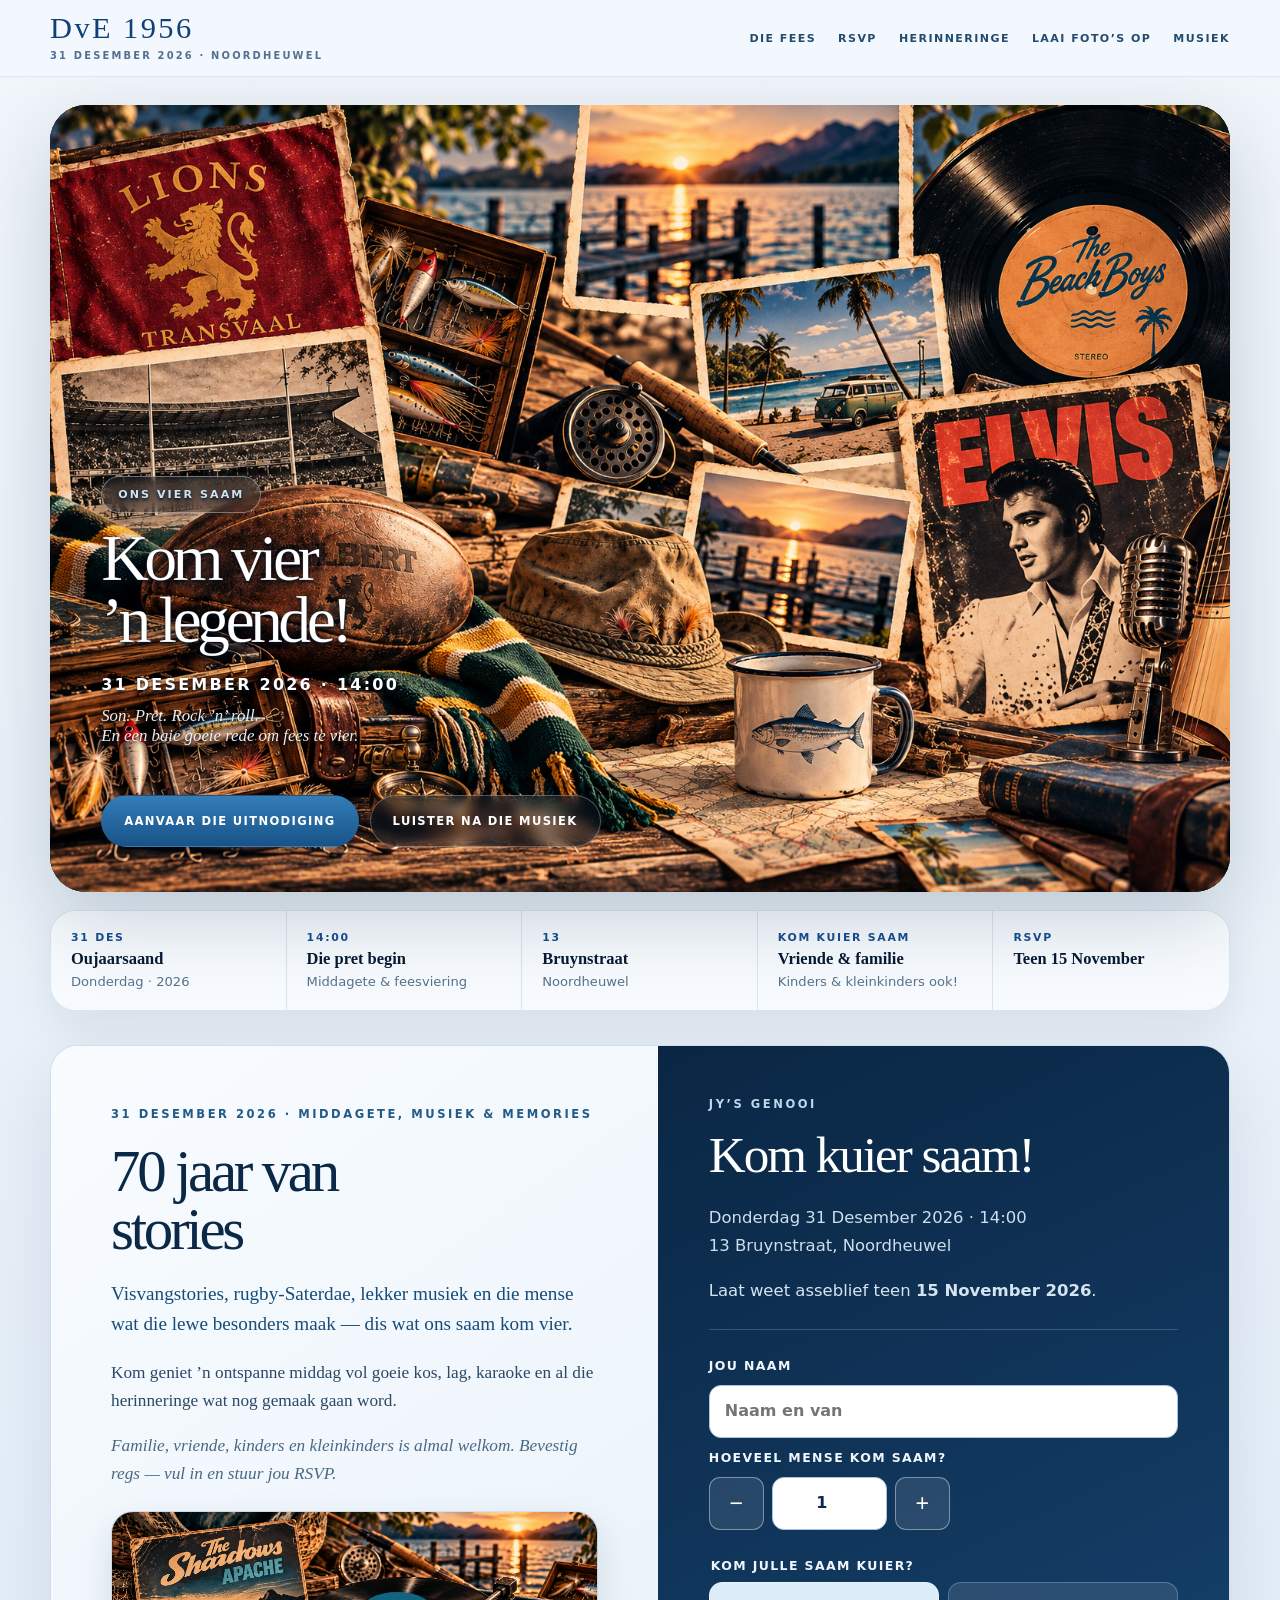
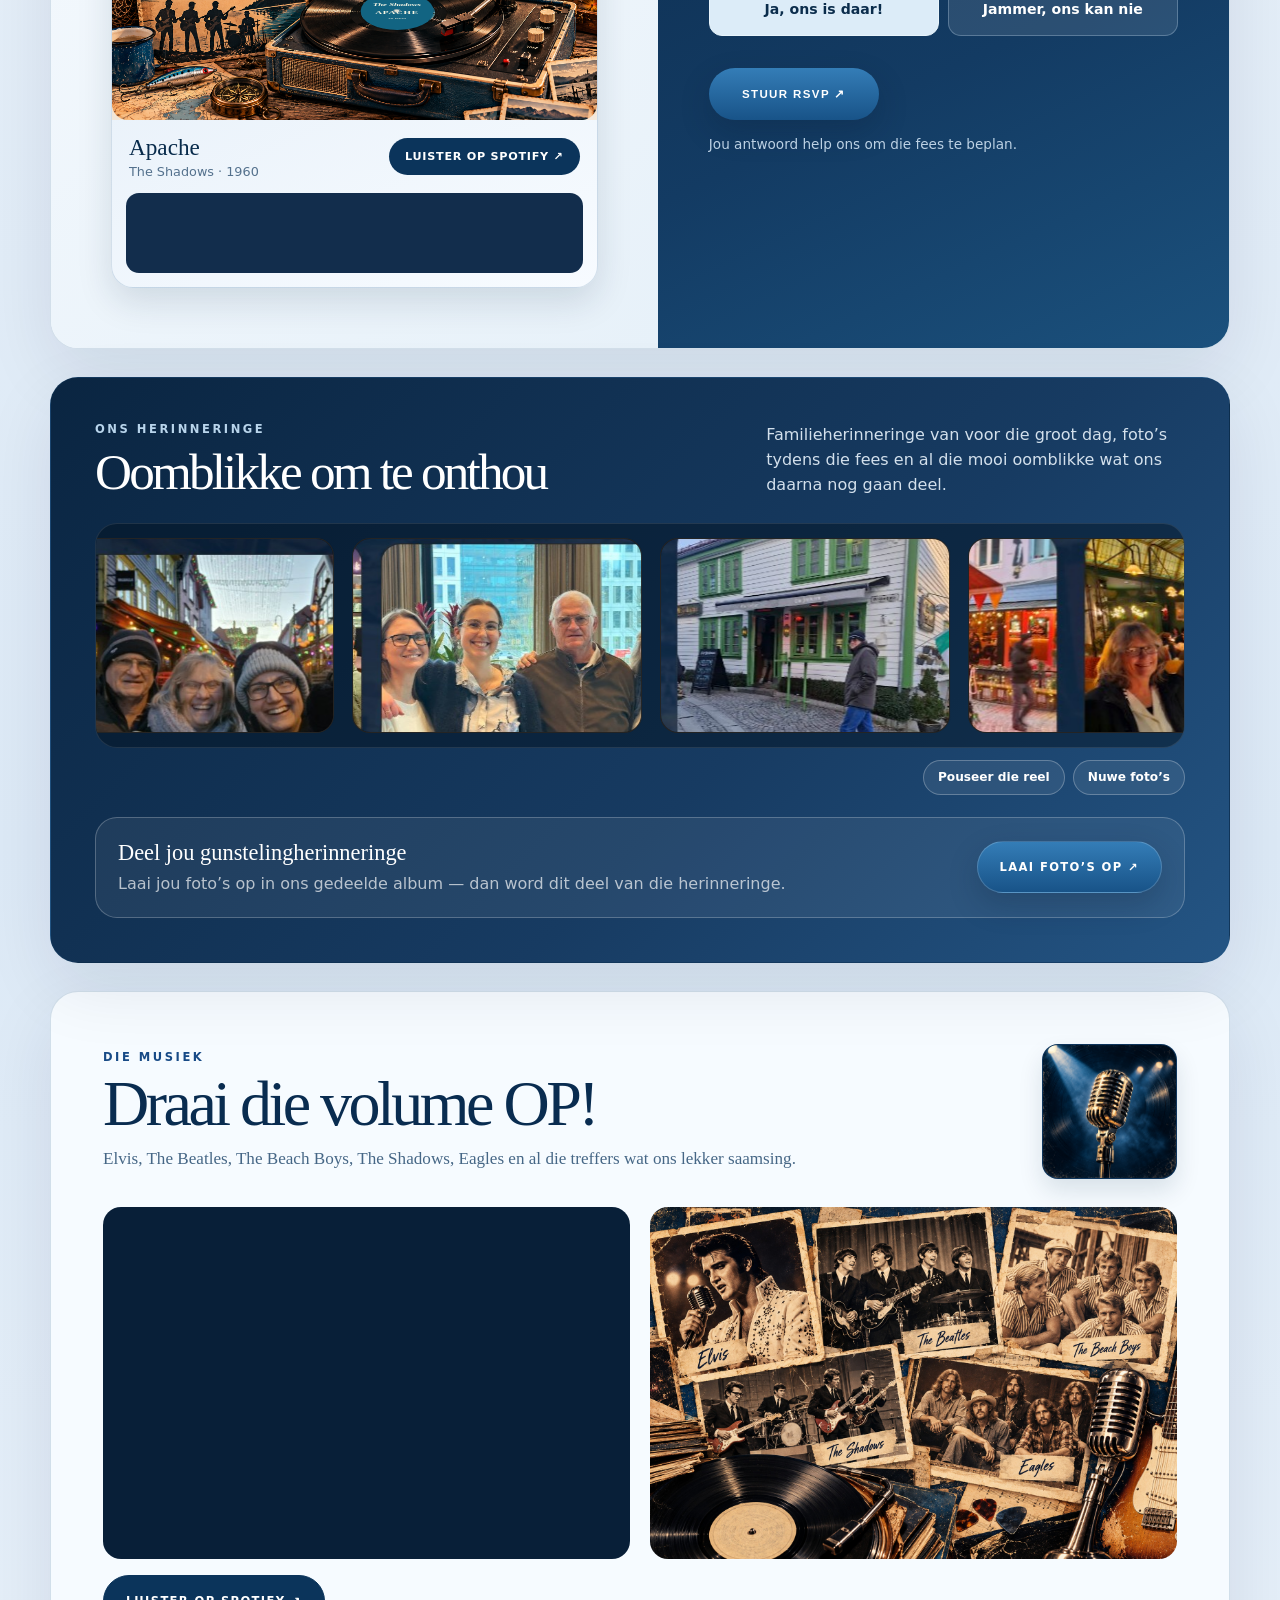
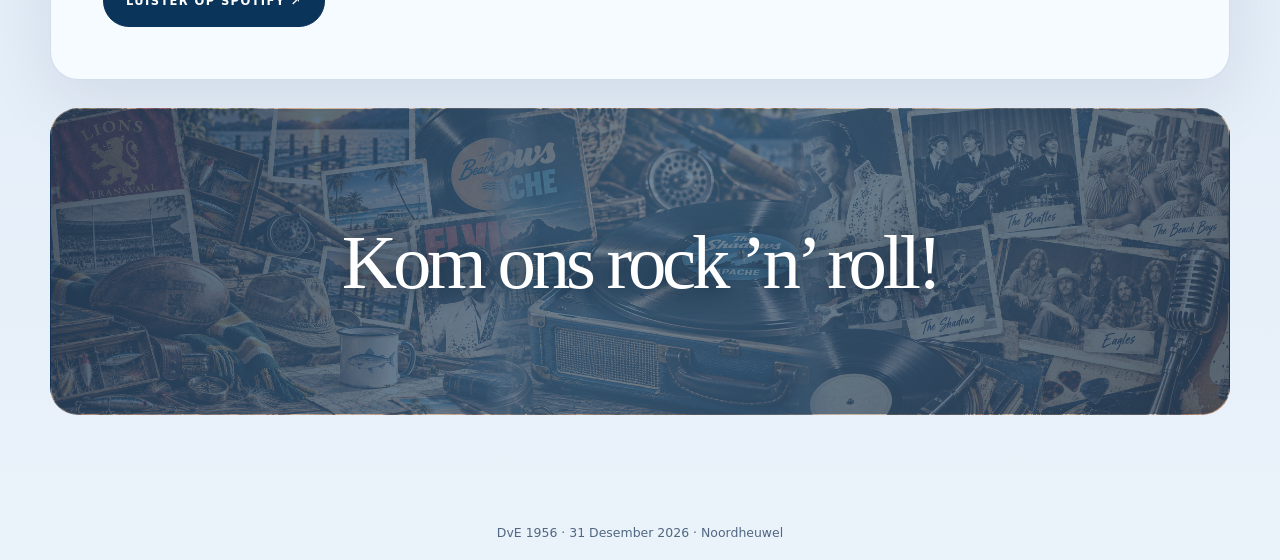
==== commit b88034fb: "Add files via upload" ====
--- a/index.html
+++ b/index.html
@@ -9,7 +9,7 @@
 <title>Kom vier ’n legende! | DvE 1956 · 31 Desember 2026</title>
 <meta content="Kom vier Pa se 70ste verjaardag met visvang, rugby, karaoke en familie. Oujaarsaand 2026 in Noordheuwel. Laat weet teen 15 November." name="description"/>
 
-<link rel="stylesheet" href="styles.css"/>
+<link rel="stylesheet" href="styles.css?v=29.3"/>
 </head>
 <body>
 <nav class="nav">
@@ -79,7 +79,8 @@
 <div><div class="kicker">Ons herinneringe</div><h2 class="section-title memory-title">Oomblikke om te onthou</h2></div>
 <p class="memory-copy">Familieherinneringe van voor die groot dag, foto’s tydens die fees en al die mooi oomblikke wat ons daarna nog gaan deel.</p>
 </div>
-<div class="film-window"><div class="film-track" id="memoryTrack"></div></div>
+<div class="film-window"><div class="film-track" id="memoryTrack" aria-label="Draaiende fotoreel van familieherinneringe"></div></div>
+<div class="reel-controls"><button class="reel-action" id="reelPauseButton" type="button" aria-pressed="false">Pouseer die reel</button><button class="reel-action" id="reelReloadButton" type="button">Nuwe foto’s</button></div>
 <div class="share-note">
   <div><h3>Deel jou gunstelingherinneringe</h3><p>Laai jou foto’s op in ons gedeelde album — dan word dit deel van die herinneringe.</p></div>
   <div class="button-row"><a class="button primary upload-photos-button" href="https://drive.google.com/drive/folders/1303l_SMGXM7H-x27RGDhT7H0Z-goqKjf?usp=drive_link" target="_blank" rel="noopener noreferrer" aria-label="Maak die gedeelde Google Drive-fotovouer oop om foto's op te laai">Laai foto’s op ↗</a></div>
@@ -105,6 +106,6 @@
 </main>
 <footer class="footer">DvE 1956 · 31 Desember 2026 · Noordheuwel</footer>
 
-<script src="app.js"></script>
+<script src="app.js?v=29.3"></script>
 </body>
 </html>
--- a/styles.css
+++ b/styles.css
@@ -1299,17 +1299,13 @@
 header.hero .hero-visual img{
   width:100%!important;height:100%!important;object-fit:cover!important;object-position:center center!important;
 }
-header.hero .hero-visual::after{
-  content:""!important;position:absolute!important;inset:0!important;
-  background:linear-gradient(90deg,rgba(7,27,51,.26) 0%,rgba(7,27,51,.14) 28%,rgba(7,27,51,.08) 54%,rgba(7,27,51,.10) 100%),
-             linear-gradient(180deg,rgba(7,27,51,.10) 0%,rgba(7,27,51,.16) 100%)!important;
-}
+header.hero .hero-visual::after{display:none!important;content:none!important;background:none!important;}
 header.hero .hero-copy{
   position:relative!important;z-index:2!important;min-height:660px!important;max-width:min(54%,680px)!important;
   justify-content:center!important;align-items:flex-start!important;text-align:left!important;
   padding:58px clamp(34px,5.2vw,72px)!important;
   background:transparent!important;
-  text-shadow:0 2px 18px rgba(7,27,51,.28)!important;
+  text-shadow:0 3px 18px rgba(7,27,51,.40)!important;
 }
 header.hero .hero-kicker{background:rgba(7,27,51,.24)!important;backdrop-filter:blur(8px)!important}
 header.hero h1{max-width:680px!important;margin:24px 0 10px!important}
@@ -1381,3 +1377,91 @@
 #memories .reel-loading{color:#cbddeb;font:600 .94rem/1.5 system-ui,sans-serif;padding:12px 4px}
 @media(max-width:960px){#memories .share-note .button-row{justify-content:stretch}#memories .upload-photos-button{width:100%;text-align:center}}
 @media(max-width:400px){#memories .upload-photos-button{font-size:.70rem;letter-spacing:.08em}}
+
+/* V29.2 hero correction — do not mask the Lions flag or vintage collage. */
+@media (min-width:961px) {
+  header.hero::before,
+  header.hero::after,
+  header.hero .hero-visual::before,
+  header.hero .hero-visual::after {
+    content:none!important;
+    display:none!important;
+    background:none!important;
+    filter:none!important;
+    opacity:0!important;
+  }
+  header.hero .hero-copy {
+    background:none!important;
+    text-shadow:0 2px 2px rgba(4,16,29,.8),0 4px 12px rgba(4,16,29,.55)!important;
+  }
+}
+
+/* V29.3: The Lions flag and every edge of the ORIGINAL hero collage stay visible.
+   No blue photo overlay and no cropping. The heading lives near the bottom,
+   clear of the Lions flag at the top left. */
+header.hero::before,
+header.hero::after,
+header.hero .hero-visual::before,
+header.hero .hero-visual::after {
+  content:none!important;
+  display:none!important;
+  background:none!important;
+  opacity:0!important;
+  filter:none!important;
+}
+@media (min-width:961px) {
+  header.hero {
+    display:block!important;
+    width:var(--container)!important;
+    height:auto!important;
+    min-height:0!important;
+    aspect-ratio:3 / 2!important;
+    overflow:hidden!important;
+    isolation:isolate!important;
+    background:#081b32!important;
+  }
+  header.hero .hero-visual {
+    position:absolute!important;inset:0!important;
+    width:100%!important;height:100%!important;
+    min-height:0!important;z-index:0!important;
+    aspect-ratio:3 / 2!important;
+  }
+  header.hero .hero-visual>img {
+    width:100%!important;height:100%!important;
+    object-fit:contain!important;object-position:center!important;
+    filter:none!important;transform:none!important;
+  }
+  header.hero .hero-copy {
+    position:absolute!important;left:0!important;bottom:0!important;
+    z-index:2!important;width:min(60%,720px)!important;
+    max-width:none!important;min-height:0!important;height:auto!important;
+    display:flex!important;flex-direction:column!important;
+    justify-content:flex-end!important;align-items:flex-start!important;
+    padding:22px clamp(28px,4vw,56px) clamp(30px,3.5vw,55px)!important;
+    background:transparent!important;
+    text-align:left!important;
+    text-shadow:0 2px 3px rgba(1,14,28,.90),0 4px 18px rgba(1,14,28,.82)!important;
+  }
+  header.hero h1 {
+    font-size:clamp(3.35rem,5.15vw,5.6rem)!important;
+    margin:14px 0 6px!important;
+    line-height:.94!important;
+    -webkit-text-stroke:.35px rgba(1,14,28,.38);
+  }
+  header.hero .hero-kicker{background:rgba(7,27,51,.20)!important}
+  header.hero .hero-tagline {margin-top:12px!important}
+  header.hero .hero-copy .button-row {margin-top:19px!important}
+}
+@media (max-width:960px) {
+  /* Mobile keeps its approved navy title above the complete, uncropped photo. */
+  header.hero {aspect-ratio:auto!important;min-height:0!important;height:auto!important}
+  header.hero .hero-visual {aspect-ratio:3/2!important;min-height:0!important;height:auto!important}
+  header.hero .hero-visual>img {object-fit:contain!important;object-position:center!important}
+}
+/* No unrelated music images are presented as family memories. */
+#memories .reel-loading{padding:16px 6px!important;color:#e6f1fa;font-size:.95rem;line-height:1.5}
+#memories .film-window{position:relative}
+#memories .reel-controls{display:flex;gap:8px;justify-content:flex-end;align-items:center;margin:12px 0 0}
+#memories .reel-action{cursor:pointer;background:rgba(255,255,255,.08);border:1px solid rgba(255,255,255,.26);border-radius:999px;color:#fff;padding:8px 14px;font:700 .76rem/1.4 system-ui,sans-serif}
+#memories .reel-action:hover,#memories .reel-action:focus-visible{background:rgba(255,255,255,.19)}
+#memories .film-frame img{object-fit:cover;object-position:center}
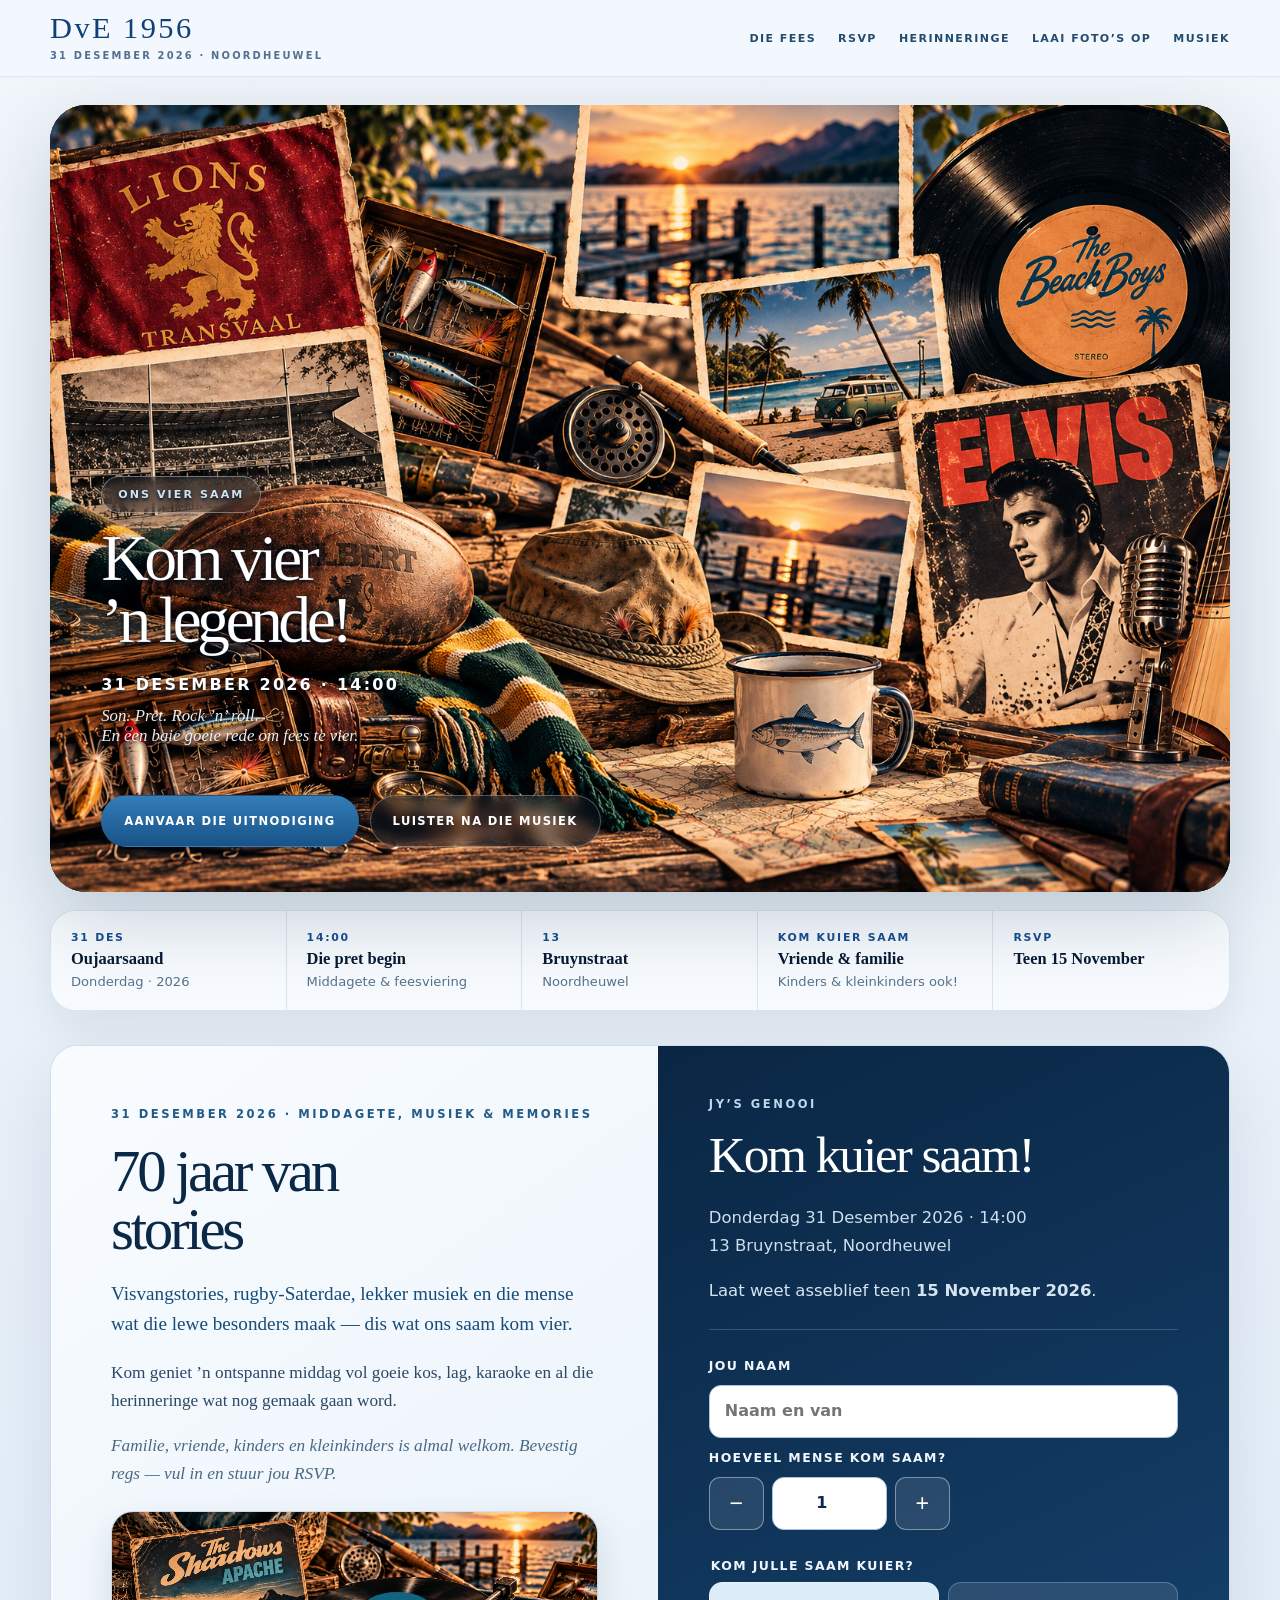
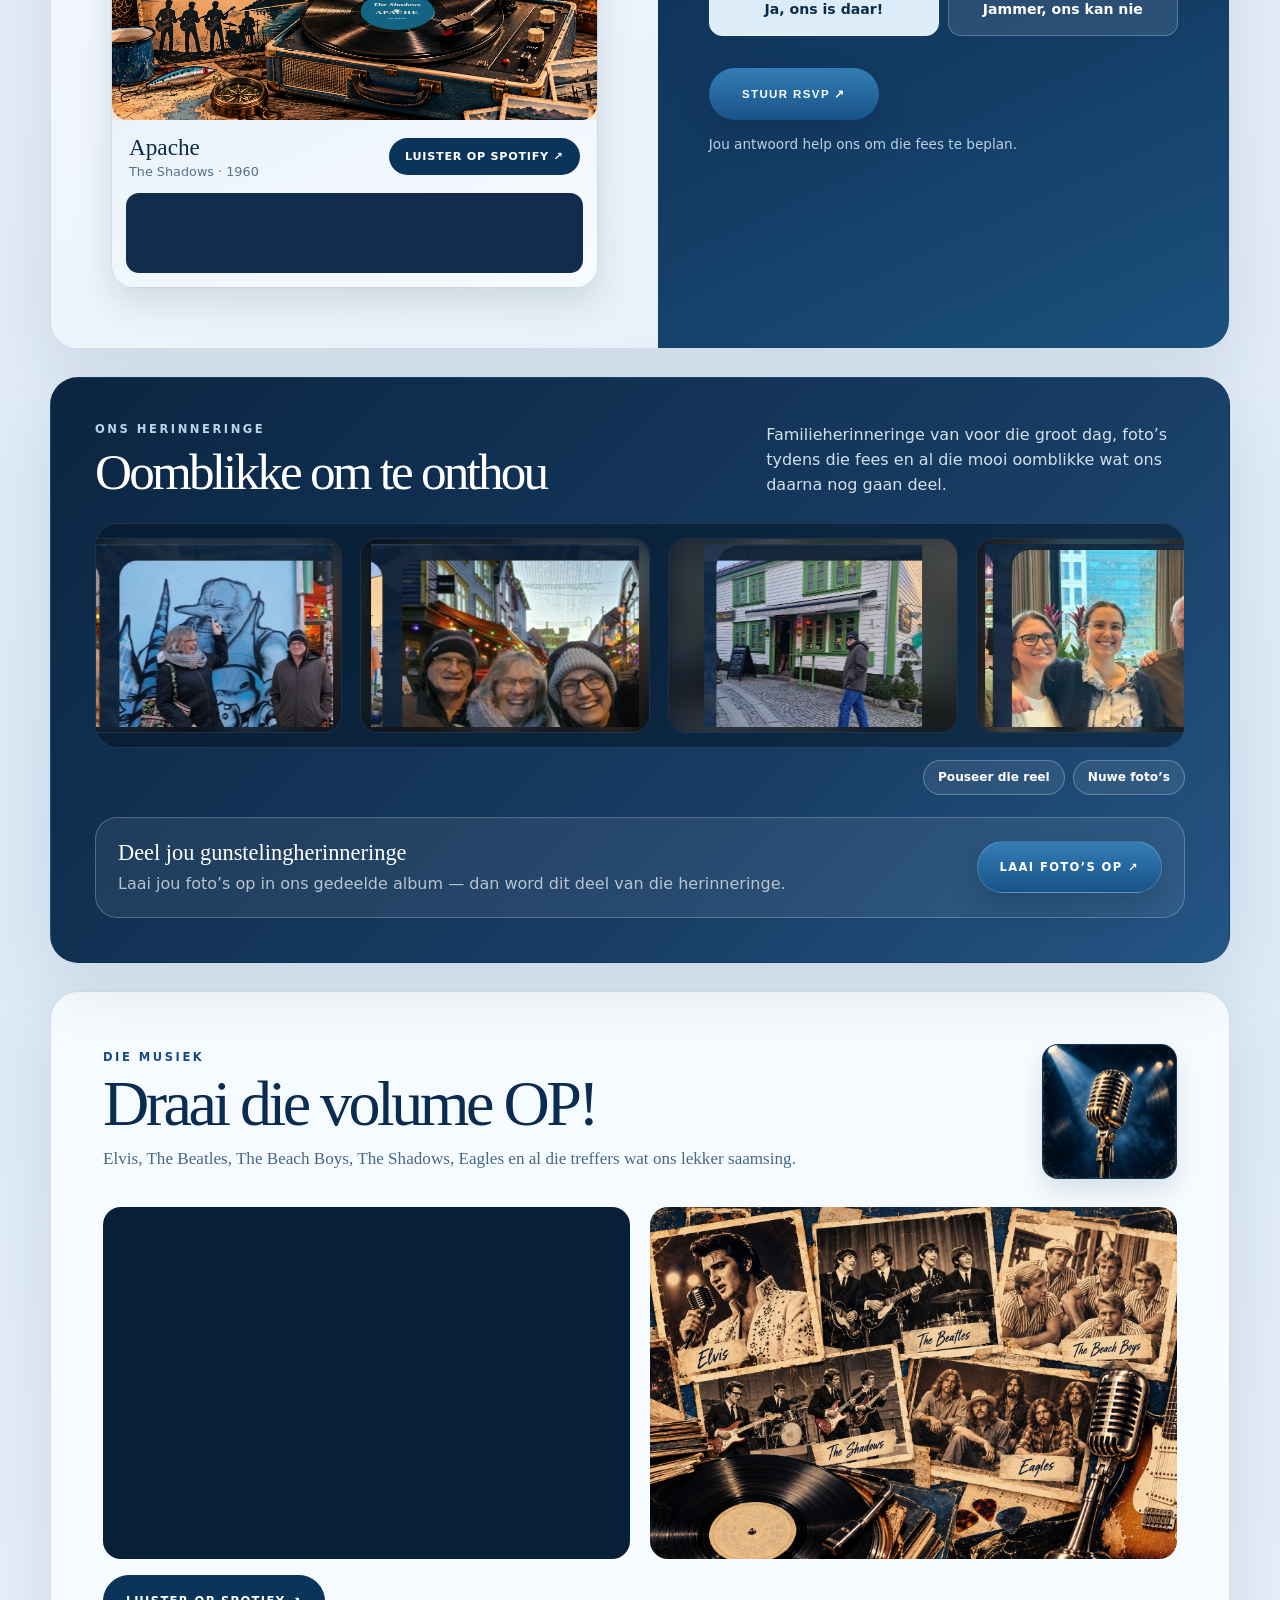
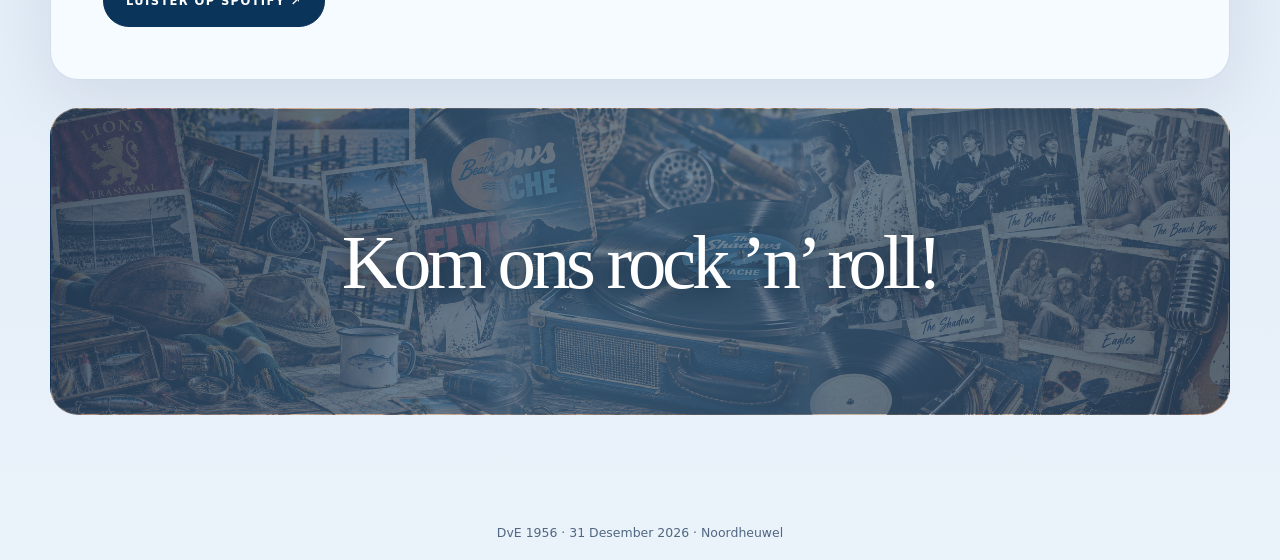
==== commit a96f24e4: "Add files via upload" ====
--- a/index.html
+++ b/index.html
@@ -3,13 +3,13 @@
 <html lang="af">
 <head>
 <meta charset="utf-8"/>
-<meta name="generator" content="DvE 1956 V29"/>
+<meta name="generator" content="DvE 1956 V30"/>
 <meta content="width=device-width,initial-scale=1" name="viewport"/>
 <meta content="#071b33" name="theme-color"/>
 <title>Kom vier ’n legende! | DvE 1956 · 31 Desember 2026</title>
 <meta content="Kom vier Pa se 70ste verjaardag met visvang, rugby, karaoke en familie. Oujaarsaand 2026 in Noordheuwel. Laat weet teen 15 November." name="description"/>
 
-<link rel="stylesheet" href="styles.css?v=29.3"/>
+<link rel="stylesheet" href="styles.css?v=30.0"/>
 </head>
 <body>
 <nav class="nav">
@@ -106,6 +106,6 @@
 </main>
 <footer class="footer">DvE 1956 · 31 Desember 2026 · Noordheuwel</footer>
 
-<script src="app.js?v=29.3"></script>
+<script src="app.js?v=30.0"></script>
 </body>
 </html>
--- a/styles.css
+++ b/styles.css
@@ -1465,3 +1465,53 @@
 #memories .reel-action{cursor:pointer;background:rgba(255,255,255,.08);border:1px solid rgba(255,255,255,.26);border-radius:999px;color:#fff;padding:8px 14px;font:700 .76rem/1.4 system-ui,sans-serif}
 #memories .reel-action:hover,#memories .reel-action:focus-visible{background:rgba(255,255,255,.19)}
 #memories .film-frame img{object-fit:cover;object-position:center}
+
+
+/* V30 — Memory Reel: photograph-first framing, with zero subject cropping.
+   Previous object-fit: cover enlarged portraits and removed heads/people.
+   The softened duplicate only fills the unused frame background; the photo
+   itself is always displayed completely, at its natural aspect ratio. */
+#memories .film-frame {
+  position: relative;
+  isolation: isolate;
+  background: #0b2039;
+}
+#memories .film-frame .film-frame-ambient {
+  position: absolute;
+  z-index: 0;
+  inset: -16px;
+  width: calc(100% + 32px);
+  height: calc(100% + 32px);
+  max-width: none;
+  object-fit: cover !important;
+  object-position: center !important;
+  image-orientation: from-image;
+  filter: blur(17px) brightness(.46) saturate(.9);
+  pointer-events: none;
+}
+#memories .film-frame::after {
+  content: '';
+  position: absolute;
+  z-index: 1;
+  inset: 0;
+  background: rgba(8, 28, 49, .08);
+  pointer-events: none;
+}
+#memories .film-frame .film-frame-photo {
+  position: absolute;
+  z-index: 2;
+  inset: 0;
+  display: block;
+  width: 100%;
+  height: 100%;
+  box-sizing: border-box;
+  padding: 5px;
+  object-fit: contain !important;
+  object-position: center center !important;
+  image-orientation: from-image;
+  filter: none !important;
+  transform: none !important;
+}
+@media (max-width: 620px) {
+  #memories .film-frame .film-frame-photo { padding: 3px; }
+}
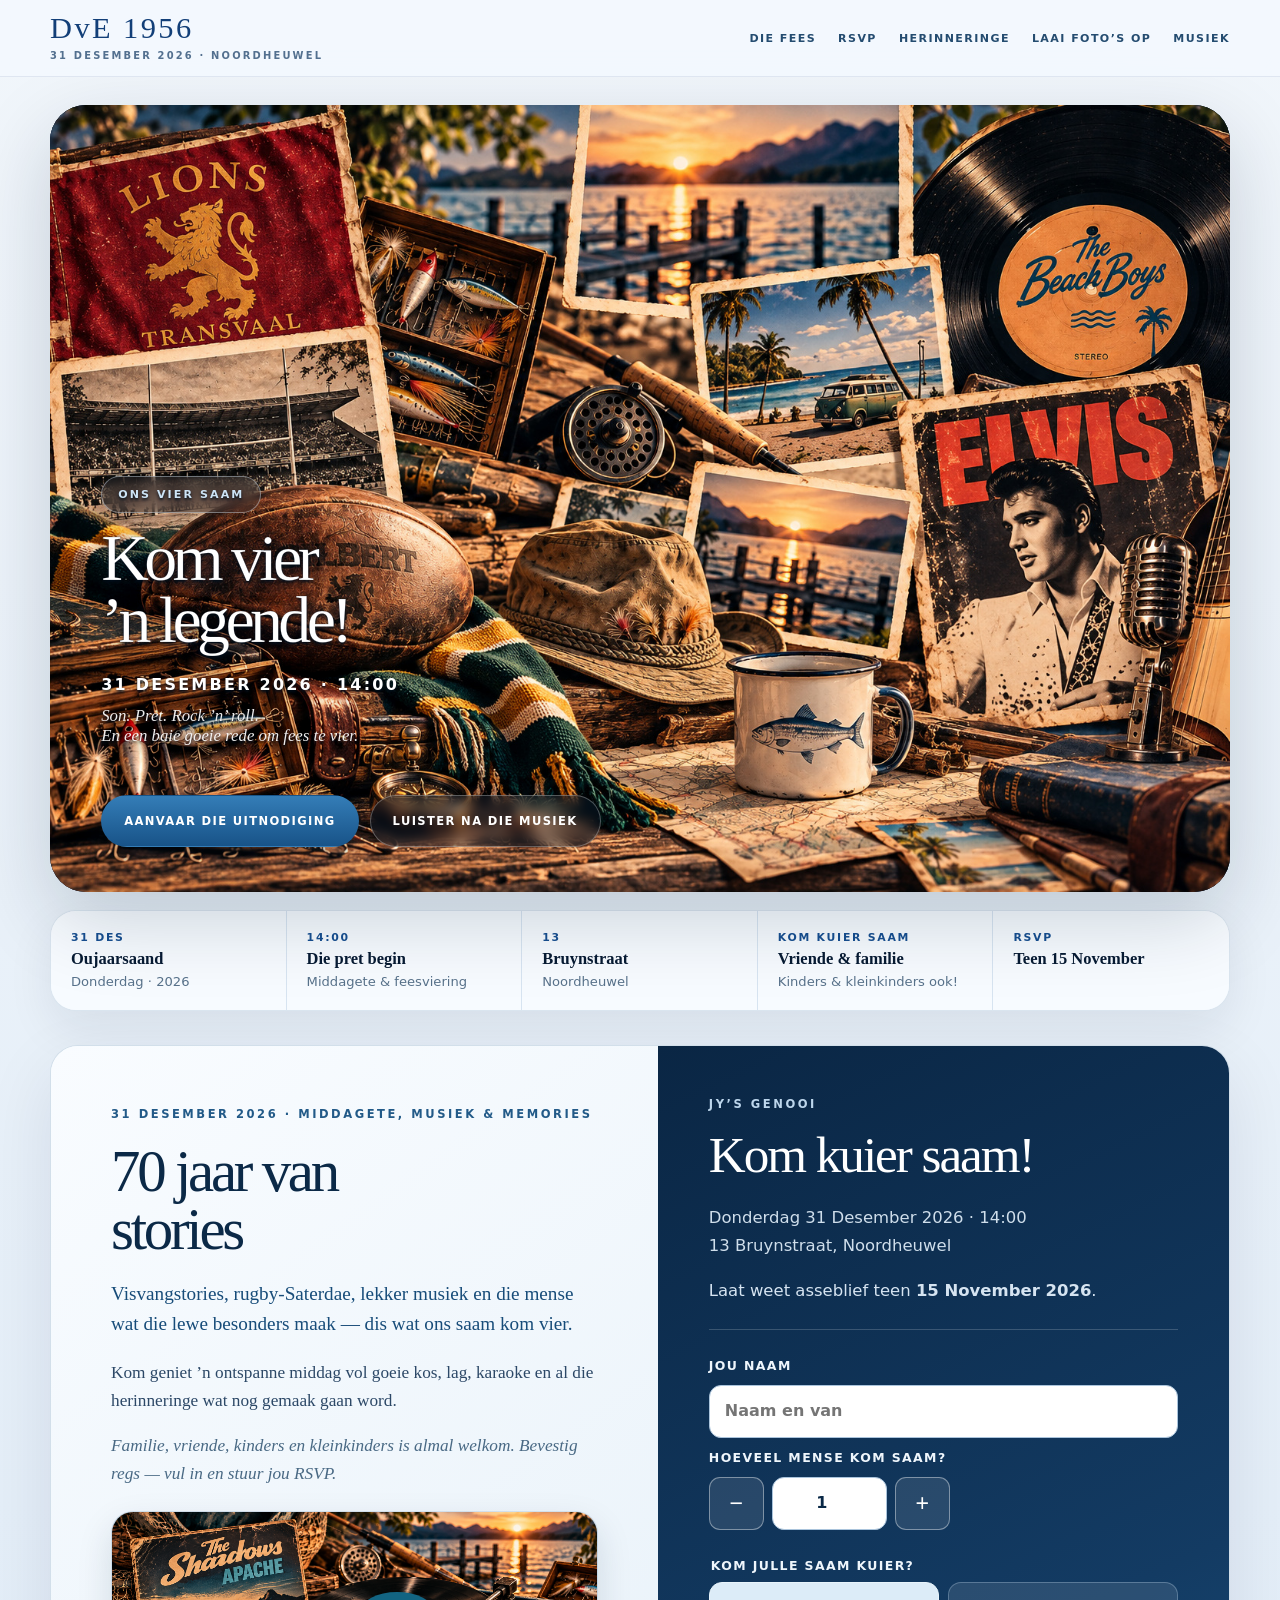
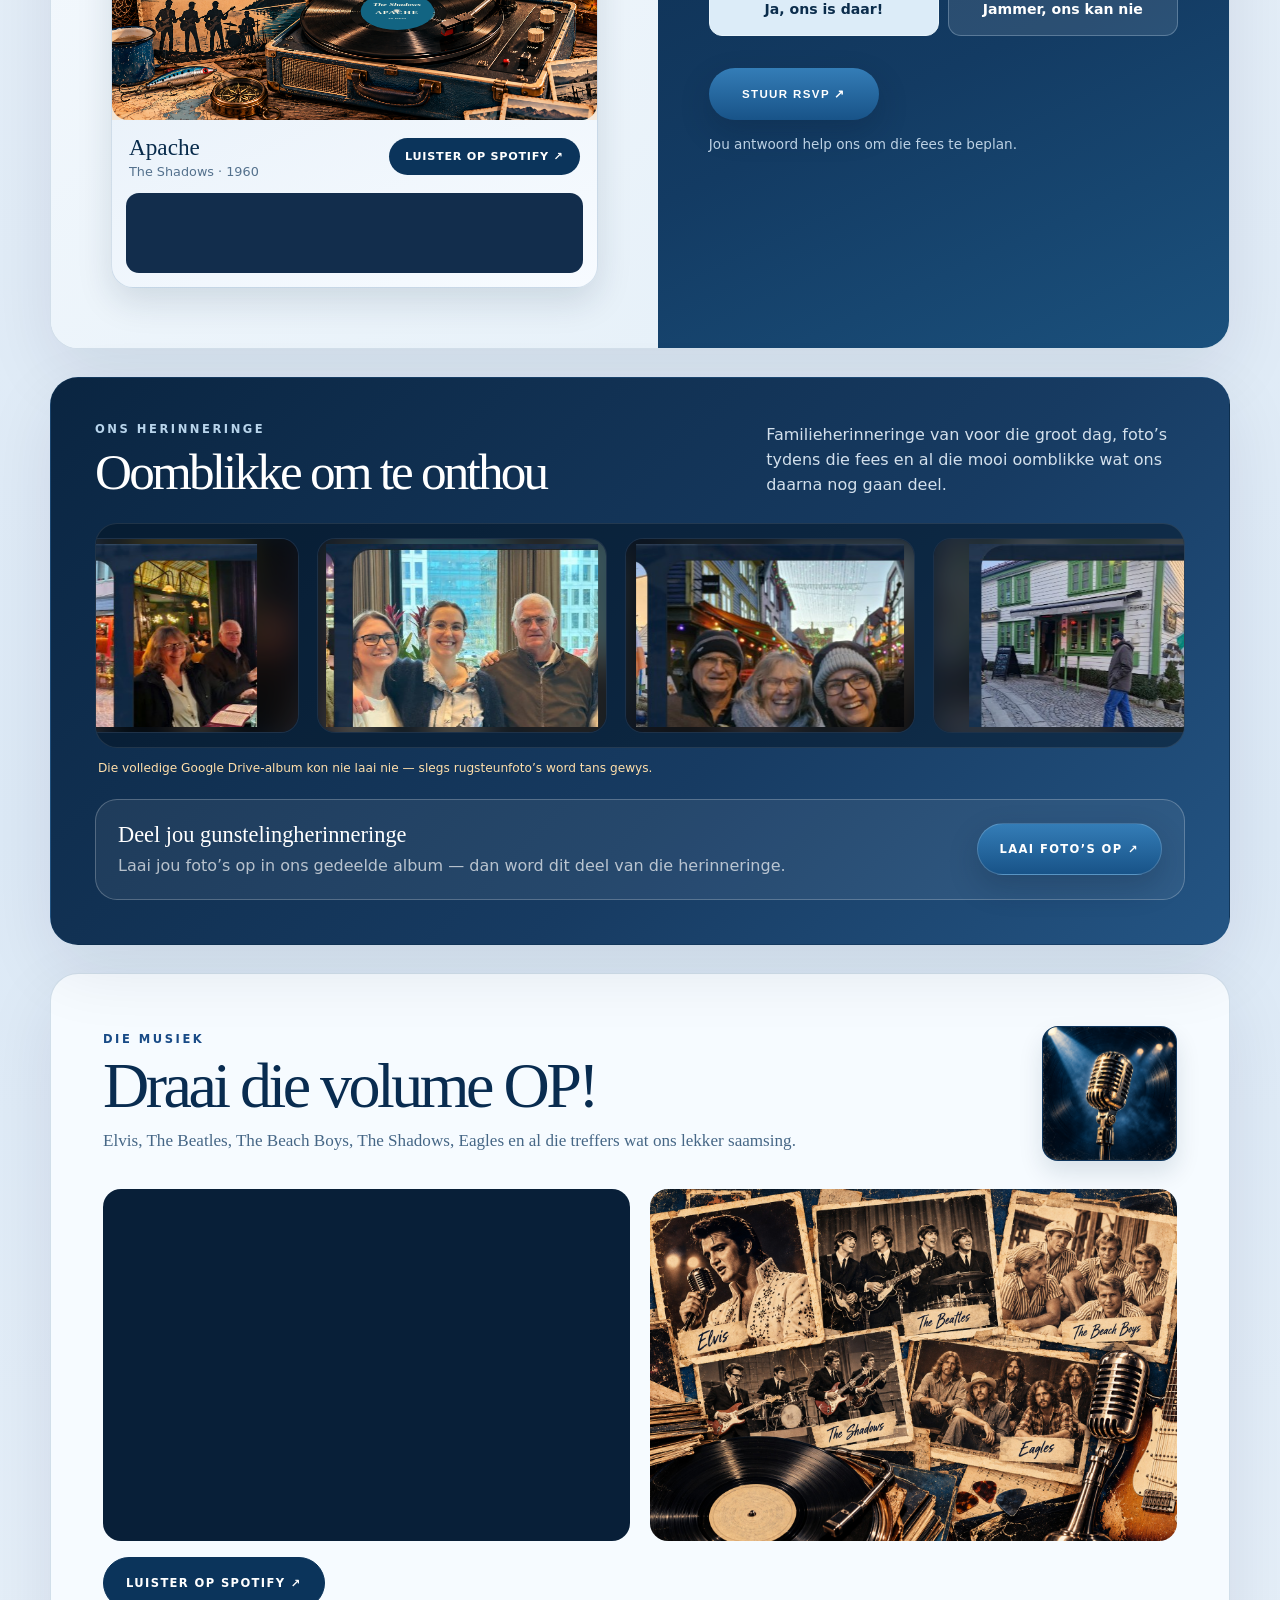
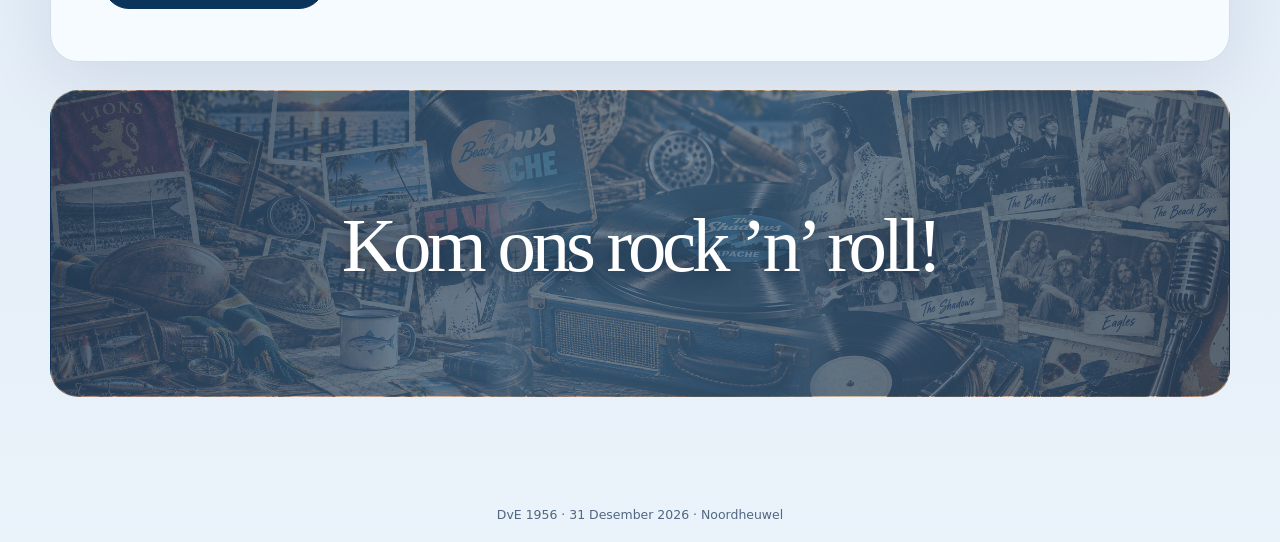
==== commit 7d11244d: "Add files via upload" ====
--- a/index.html
+++ b/index.html
@@ -3,13 +3,18 @@
 <html lang="af">
 <head>
 <meta charset="utf-8"/>
-<meta name="generator" content="DvE 1956 V30"/>
+<meta name="generator" content="DvE 1956 V32"/>
 <meta content="width=device-width,initial-scale=1" name="viewport"/>
 <meta content="#071b33" name="theme-color"/>
 <title>Kom vier ’n legende! | DvE 1956 · 31 Desember 2026</title>
-<meta content="Kom vier Pa se 70ste verjaardag met visvang, rugby, karaoke en familie. Oujaarsaand 2026 in Noordheuwel. Laat weet teen 15 November." name="description"/>
+<meta content="Kom vier Don se 70ste verjaardag met visvang, rugby, karaoke en familie. Oujaarsaand 2026 in Noordheuwel. Laat weet teen 15 November." name="description"/>
+<meta property="og:type" content="website"/>
+<meta property="og:title" content="Kom vier ’n legende! | DvE 1956 · 31 Desember 2026"/>
+<meta property="og:description" content="Kom vier Don se 70ste verjaardag met visvang, rugby, karaoke en familie. Oujaarsaand 2026 in Noordheuwel. Laat weet teen 15 November."/>
+<meta property="og:url" content="https://donbday31dec.vercel.app/"/>
+<meta name="twitter:description" content="Kom vier Don se 70ste verjaardag met visvang, rugby, karaoke en familie. Oujaarsaand 2026 in Noordheuwel. Laat weet teen 15 November."/>
 
-<link rel="stylesheet" href="styles.css?v=30.0"/>
+<link rel="stylesheet" href="styles.css?v=32.0"/>
 </head>
 <body>
 <nav class="nav">
@@ -80,7 +85,7 @@
 <p class="memory-copy">Familieherinneringe van voor die groot dag, foto’s tydens die fees en al die mooi oomblikke wat ons daarna nog gaan deel.</p>
 </div>
 <div class="film-window"><div class="film-track" id="memoryTrack" aria-label="Draaiende fotoreel van familieherinneringe"></div></div>
-<div class="reel-controls"><button class="reel-action" id="reelPauseButton" type="button" aria-pressed="false">Pouseer die reel</button><button class="reel-action" id="reelReloadButton" type="button">Nuwe foto’s</button></div>
+<p id="reelStatus" class="reel-status" aria-live="polite" role="status">Laai die volledige foto-album…</p>
 <div class="share-note">
   <div><h3>Deel jou gunstelingherinneringe</h3><p>Laai jou foto’s op in ons gedeelde album — dan word dit deel van die herinneringe.</p></div>
   <div class="button-row"><a class="button primary upload-photos-button" href="https://drive.google.com/drive/folders/1303l_SMGXM7H-x27RGDhT7H0Z-goqKjf?usp=drive_link" target="_blank" rel="noopener noreferrer" aria-label="Maak die gedeelde Google Drive-fotovouer oop om foto's op te laai">Laai foto’s op ↗</a></div>
@@ -106,6 +111,6 @@
 </main>
 <footer class="footer">DvE 1956 · 31 Desember 2026 · Noordheuwel</footer>
 
-<script src="app.js?v=30.0"></script>
+<script src="app.js?v=32.0"></script>
 </body>
 </html>
--- a/styles.css
+++ b/styles.css
@@ -1515,3 +1515,12 @@
 @media (max-width: 620px) {
   #memories .film-frame .film-frame-photo { padding: 3px; }
 }
+
+/* V32: controls removed; discreet album health indicator (no buttons). */
+#memories .reel-controls{display:none!important}
+#memories .reel-status{font-size:.76rem;line-height:1.5;color:rgba(235,246,255,.74);margin:11px 3px 0;text-align:right;min-height:1.2em}
+#memories .reel-status[data-mode="warning"]{color:#ffdfaa;text-align:left}
+#memories .reel-status[data-mode="loading"]{color:#cedde9}
+#memories .film-frame-unavailable{background:#102b46!important}
+#memories .film-frame-unavailable::before{content:"Foto nie beskikbaar";position:absolute;inset:0;display:grid;place-items:center;z-index:3;color:#dae7f2;font:600 .78rem/1.4 system-ui,sans-serif;text-align:center;padding:14px}
+@media(max-width:620px){#memories .reel-status{font-size:.72rem}}
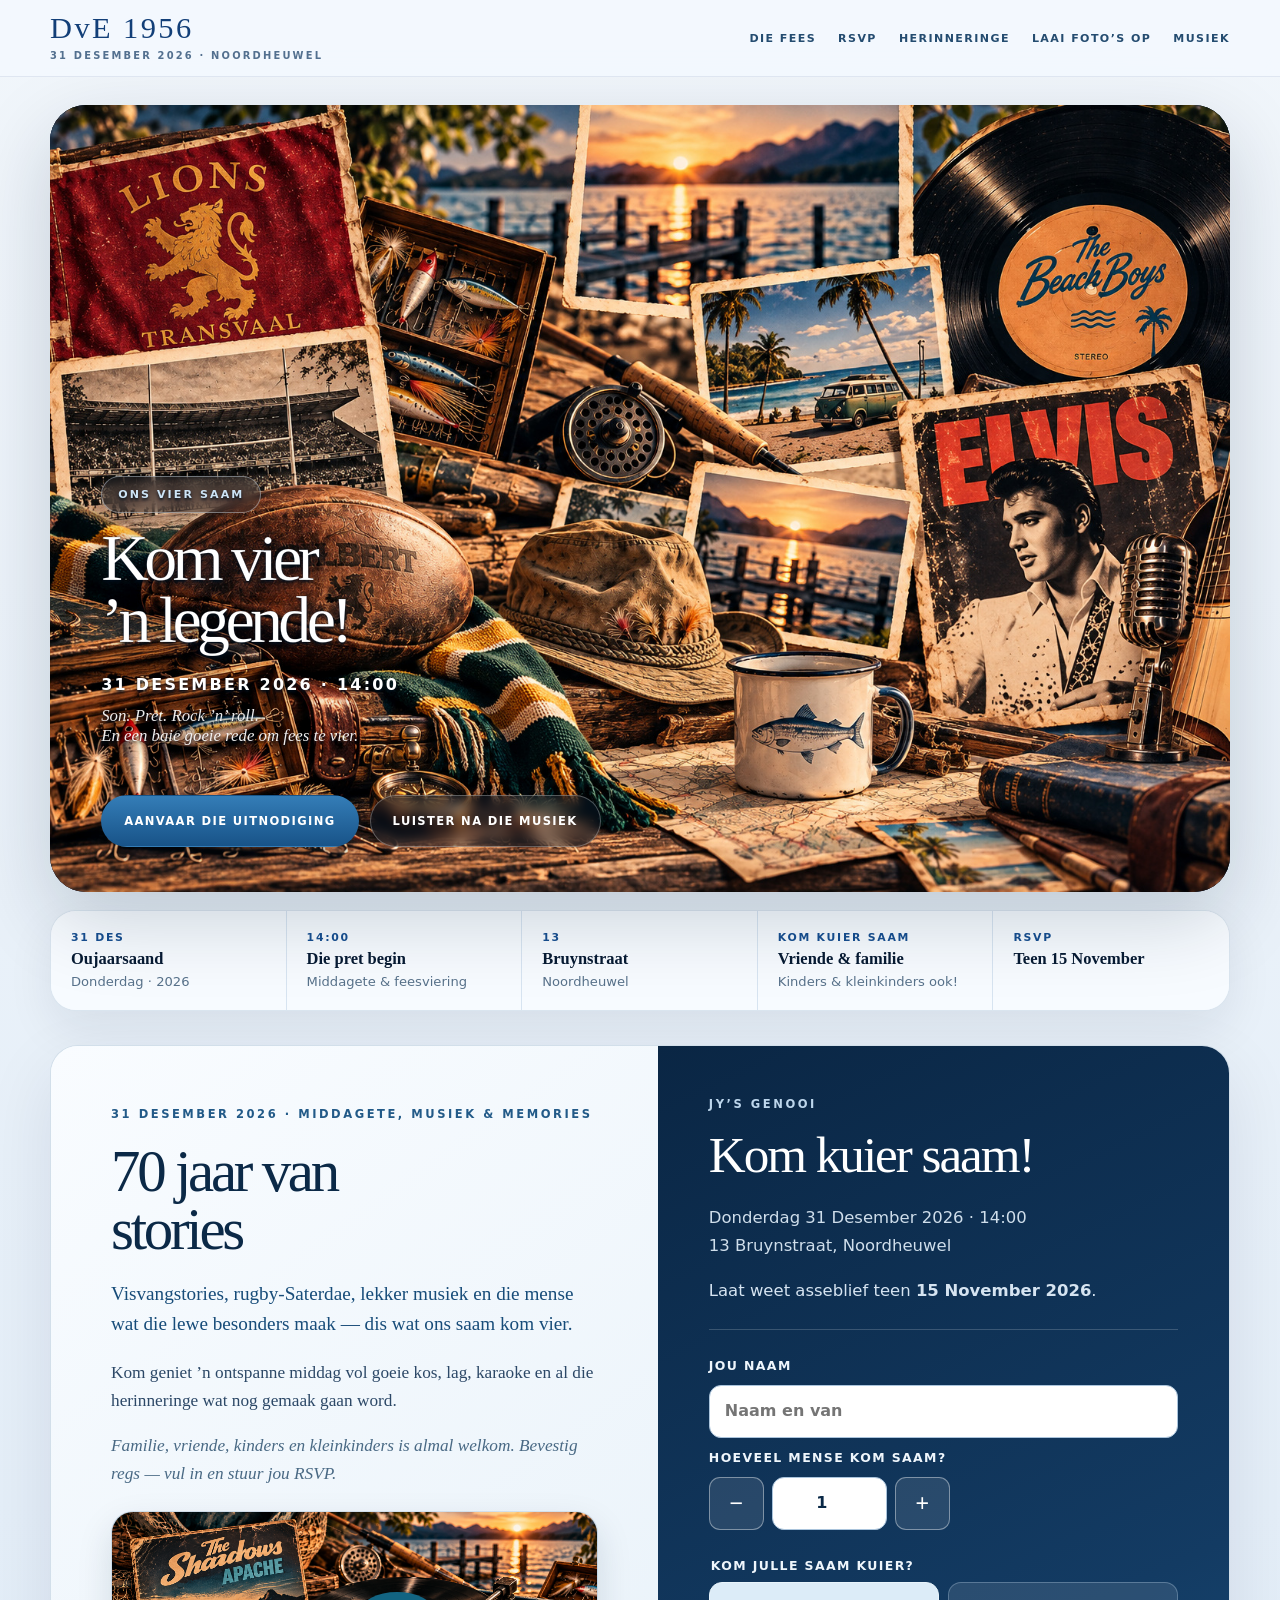
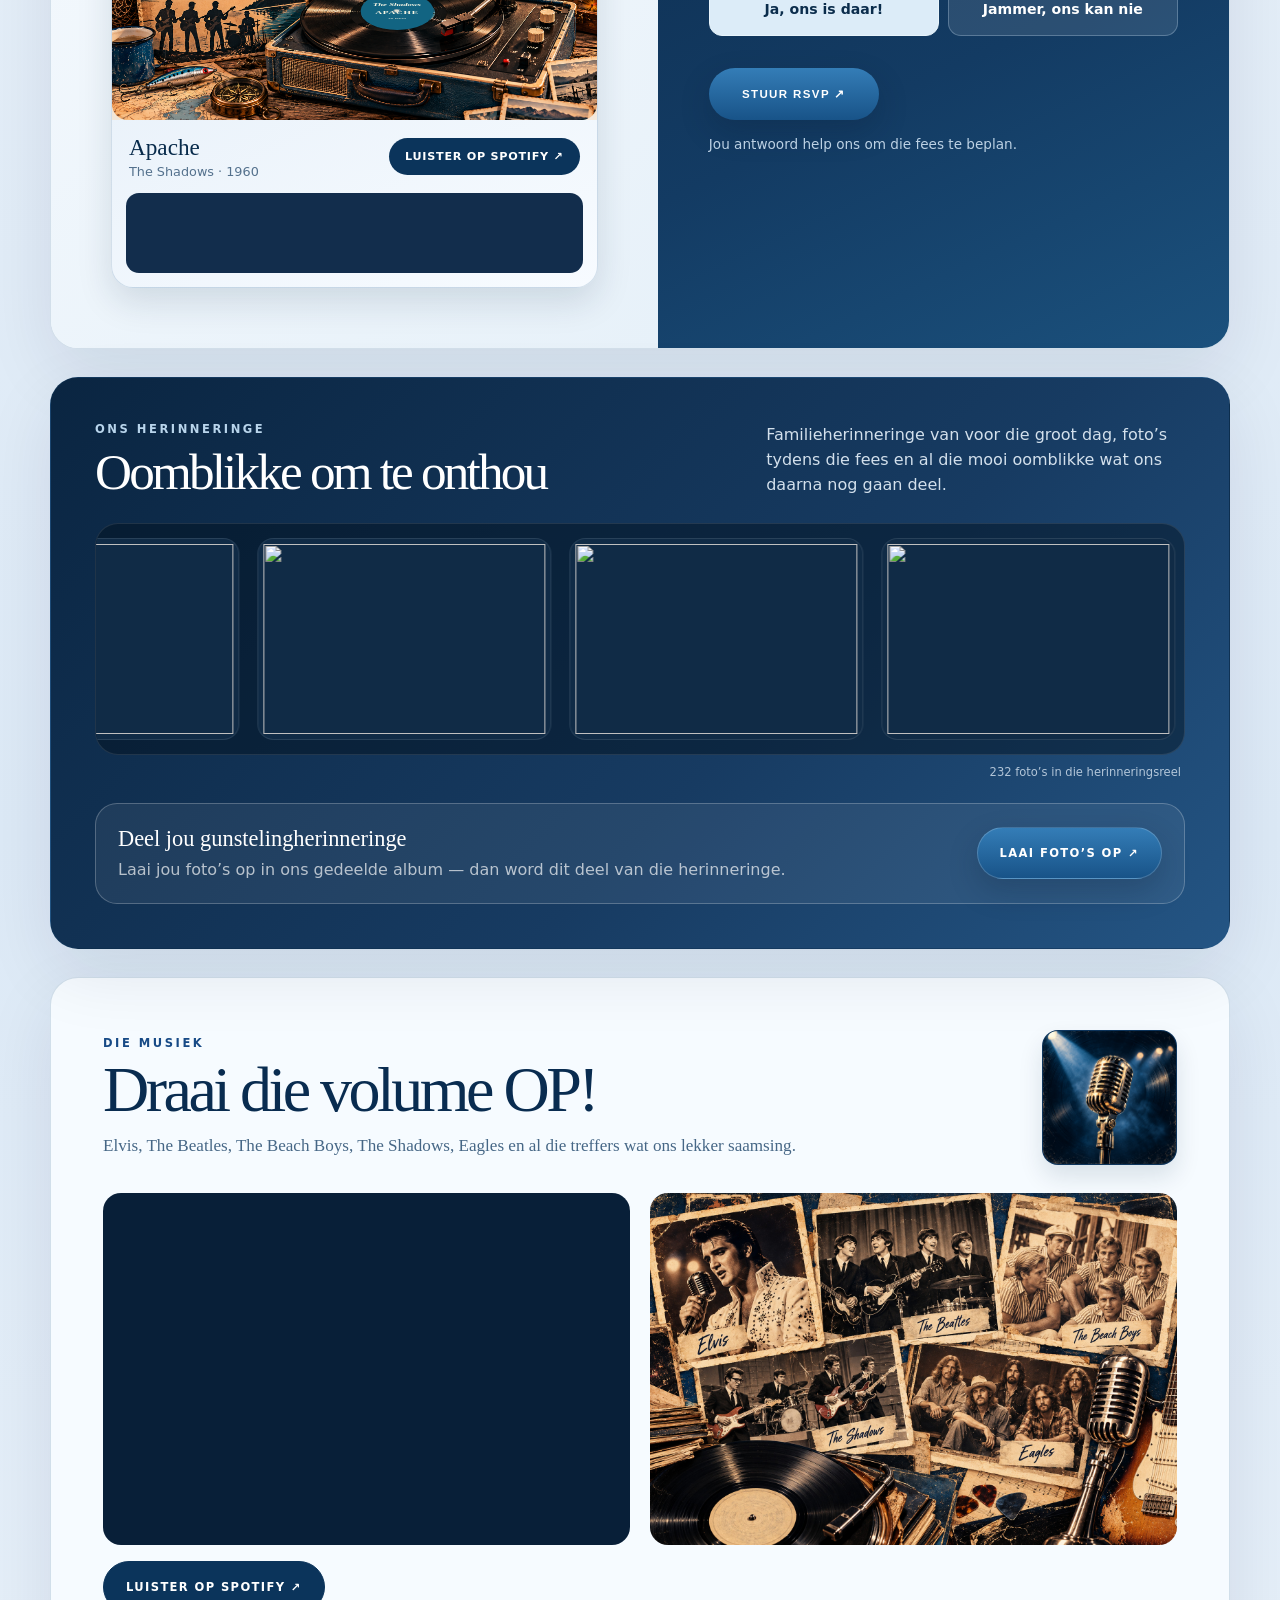
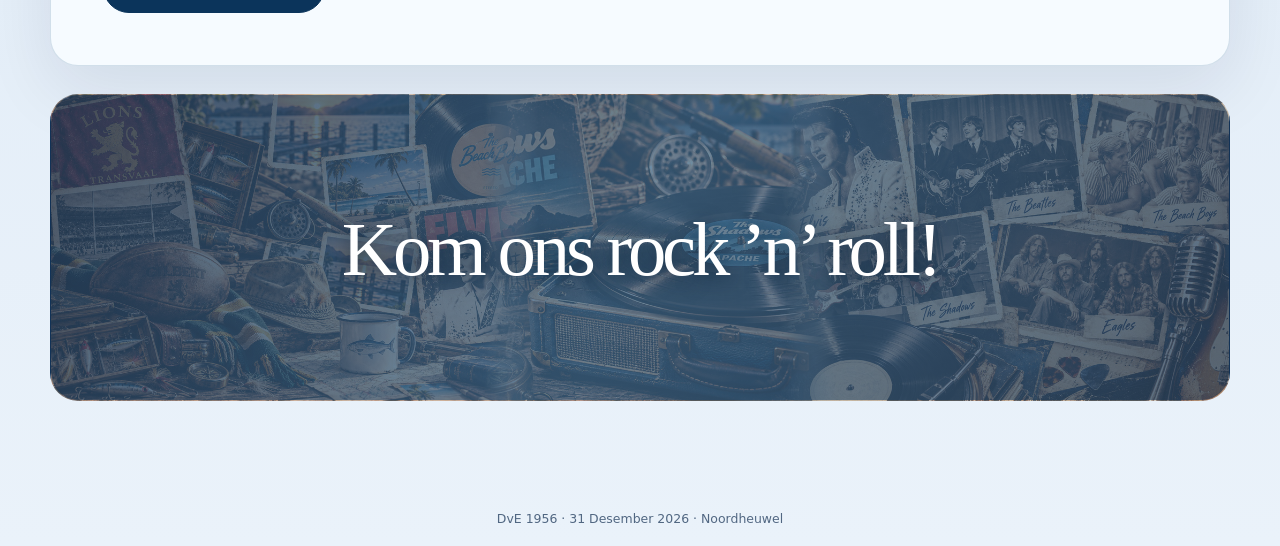
==== commit 5aff5dfa: "Add files via upload" ====
--- a/index.html
+++ b/index.html
@@ -3,7 +3,7 @@
 <html lang="af">
 <head>
 <meta charset="utf-8"/>
-<meta name="generator" content="DvE 1956 V32"/>
+<meta name="generator" content="DvE 1956 V33"/>
 <meta content="width=device-width,initial-scale=1" name="viewport"/>
 <meta content="#071b33" name="theme-color"/>
 <title>Kom vier ’n legende! | DvE 1956 · 31 Desember 2026</title>
@@ -14,7 +14,1592 @@
 <meta property="og:url" content="https://donbday31dec.vercel.app/"/>
 <meta name="twitter:description" content="Kom vier Don se 70ste verjaardag met visvang, rugby, karaoke en familie. Oujaarsaand 2026 in Noordheuwel. Laat weet teen 15 November."/>
 
-<link rel="stylesheet" href="styles.css?v=32.0"/>
+<style>
+/* DvE 1956 | V29 */
+
+:root{
+  --cream:#f5efe4;
+  --paper:#fffaf2;
+  --ink:#25251f;
+  --muted:#70695f;
+  --olive:#5e654d;
+  --olive-deep:#34382c;
+  --charcoal:#1c1e1a;
+  --ember:#c56d37;
+  --ember-dark:#914920;
+  --gold:#c79b63;
+  --line:rgba(67,56,42,.14);
+  --white:rgba(255,255,255,.96);
+  --container:min(1180px,calc(100% - 40px));
+  --radius:28px;
+  --radius-sm:20px;
+  --shadow:0 24px 70px rgba(54,42,27,.10);
+}
+*{box-sizing:border-box}
+html{scroll-behavior:smooth}
+body{
+  margin:0;
+  background:linear-gradient(180deg,#faf6ee 0%,var(--cream) 100%);
+  color:var(--ink);
+  font-family:Inter,ui-sans-serif,system-ui,-apple-system,BlinkMacSystemFont,"Segoe UI",sans-serif;
+}
+a{color:inherit}
+img{max-width:100%;display:block}
+button,a{ -webkit-tap-highlight-color:transparent; }
+
+.nav{
+  position:sticky;top:0;z-index:40;
+  background:rgba(250,246,238,.92);
+  backdrop-filter:blur(18px);
+  border-bottom:1px solid rgba(67,56,42,.08);
+}
+.nav-inner{
+  width:var(--container);margin:auto;min-height:76px;
+  display:flex;align-items:center;justify-content:space-between;gap:24px;
+}
+.brand{
+  font-family:Georgia,"Times New Roman",serif;
+  color:var(--ember-dark);font-size:1.9rem;line-height:.92;letter-spacing:-.035em;
+}
+.brand small{
+  display:block;margin-top:8px;font-family:Inter,system-ui,sans-serif;
+  font-size:.62rem;letter-spacing:.22em;text-transform:uppercase;color:#89735a;font-weight:800;
+}
+.nav-links{display:flex;gap:22px;align-items:center}
+.nav-links a{
+  text-decoration:none;text-transform:uppercase;letter-spacing:.13em;font-size:.69rem;font-weight:850;color:#5b554c;
+}
+.nav-links a:hover{color:var(--ember-dark)}
+
+.hero{
+  width:var(--container);margin:28px auto 0;
+  min-height:650px;border-radius:36px;overflow:hidden;
+  display:grid;grid-template-columns:minmax(0,1.05fr) minmax(380px,.95fr);
+  background:var(--charcoal);box-shadow:var(--shadow);
+}
+.hero-copy{
+  position:relative;padding:clamp(46px,7vw,82px);
+  display:flex;flex-direction:column;justify-content:center;
+  background:
+    radial-gradient(circle at 10% 10%,rgba(197,109,55,.20),transparent 30%),
+    linear-gradient(145deg,#1b1f1a,#27291f 64%,#363124);
+  color:white;
+}
+.hero-kicker{
+  display:inline-flex;align-self:flex-start;padding:11px 16px;border:1px solid rgba(255,255,255,.18);
+  border-radius:999px;text-transform:uppercase;letter-spacing:.19em;font-size:.69rem;font-weight:900;color:#e4ba83;
+}
+.hero h1{
+  margin:26px 0 8px;font-family:Georgia,"Times New Roman",serif;
+  font-size:clamp(4.1rem,7.1vw,7.2rem);font-weight:400;line-height:.86;letter-spacing:-.07em;
+}
+.hero-sub{
+  margin:0;color:#e4ba83;font-family:Georgia,"Times New Roman",serif;
+  font-size:clamp(1.5rem,2.4vw,2.35rem);line-height:1.16;
+}
+.hero-date{
+  display:block;margin-top:8px;color:rgba(255,255,255,.82);
+  font-family:Inter,system-ui,sans-serif;font-size:1rem;letter-spacing:.14em;text-transform:uppercase;font-weight:800;
+}
+.hero-lead{
+  max-width:590px;margin:28px 0 0;font-family:Georgia,"Times New Roman",serif;
+  color:rgba(255,255,255,.84);font-size:1.14rem;line-height:1.62;
+}
+.hero-tagline{
+  margin:18px 0 0;color:#f1d8bb;font-family:Georgia,"Times New Roman",serif;font-style:italic;font-size:1.05rem;
+}
+.button-row{display:flex;flex-wrap:wrap;gap:12px;margin-top:30px}
+.button{
+  display:inline-flex;align-items:center;justify-content:center;min-height:52px;padding:0 22px;
+  border-radius:999px;text-decoration:none;text-transform:uppercase;letter-spacing:.12em;font-size:.72rem;font-weight:900;
+  border:1px solid rgba(255,255,255,.24);transition:.2s ease;
+}
+.button.primary{background:linear-gradient(180deg,#d58a50,#b95f2d);color:#fff;border-color:transparent;box-shadow:0 12px 30px rgba(0,0,0,.18)}
+.button.secondary{background:rgba(255,255,255,.05);color:#fff}
+.button.light{background:#fff;color:#282d25;border-color:#fff}
+.button.outline-dark{background:transparent;color:#2d2f29;border-color:rgba(45,47,41,.20)}
+.button:hover{transform:translateY(-1px)}
+.hero-visual{position:relative;min-height:650px;background:#111}
+.hero-visual img{width:100%;height:100%;object-fit:cover;object-position:center 78%}
+.hero-visual::after{content:"";position:absolute;inset:0;background:linear-gradient(90deg,rgba(26,29,23,.28),transparent 34%),linear-gradient(0deg,rgba(20,18,14,.30),transparent 35%)}
+.hero-venue{
+  position:absolute;z-index:2;right:24px;bottom:24px;left:24px;
+  padding:18px 20px;border-radius:20px;background:rgba(25,27,22,.72);color:white;border:1px solid rgba(255,255,255,.18);backdrop-filter:blur(12px)
+}
+.hero-venue span{display:block;color:#e8c99f;font-size:.67rem;letter-spacing:.17em;text-transform:uppercase;font-weight:900;margin-bottom:5px}
+.hero-venue strong{font-family:Georgia,"Times New Roman",serif;font-size:1.35rem;font-weight:400}
+
+.quickbar{
+  width:var(--container);margin:18px auto 0;display:grid;grid-template-columns:repeat(5,1fr);
+  border:1px solid var(--line);border-radius:24px;overflow:hidden;background:rgba(255,250,242,.88);box-shadow:0 18px 50px rgba(54,42,27,.06)
+}
+.quickbar a{padding:20px;text-decoration:none;border-right:1px solid var(--line);display:grid;gap:5px;min-height:96px;align-content:center}
+.quickbar a:last-child{border-right:0}
+.quickbar b{font-size:.68rem;letter-spacing:.16em;text-transform:uppercase;color:var(--ember-dark)}
+.quickbar strong{font-family:Georgia,"Times New Roman",serif;font-size:1.03rem;font-weight:600}
+.quickbar em{font-size:.82rem;color:var(--muted);font-style:normal}
+
+main{padding:8px 0 70px}
+.section{width:var(--container);margin:34px auto 0}
+.card{border-radius:var(--radius);background:rgba(255,250,242,.94);border:1px solid var(--line);box-shadow:var(--shadow);overflow:hidden}
+.section-pad{padding:clamp(28px,4.5vw,52px)}
+.kicker{font-size:.72rem;letter-spacing:.22em;text-transform:uppercase;color:var(--ember-dark);font-weight:900}
+.section-title{margin:11px 0 12px;font-family:Georgia,"Times New Roman",serif;font-size:clamp(2.25rem,4.1vw,4.15rem);font-weight:400;letter-spacing:-.055em;line-height:.98}
+.section-intro{max-width:760px;margin:0;color:var(--muted);font-family:Georgia,"Times New Roman",serif;font-size:1.07rem;line-height:1.62}
+
+.day-grid{display:grid;grid-template-columns:.85fr 1.15fr;gap:22px;margin-top:28px}
+.timeline{display:grid;gap:10px}
+.time-row{display:grid;grid-template-columns:86px 1fr;gap:18px;padding:17px 18px;border:1px solid var(--line);border-radius:18px;background:#fffdf8}
+.time-row time{font-weight:900;color:var(--ember-dark);letter-spacing:.04em}
+.time-row strong{display:block;font-family:Georgia,"Times New Roman",serif;font-size:1.07rem;margin-bottom:4px}
+.time-row span{color:var(--muted);font-size:.92rem;line-height:1.4}
+.day-image{min-height:100%;border-radius:22px;overflow:hidden;position:relative}
+.day-image img{width:100%;height:100%;object-fit:cover;min-height:430px}
+.day-image .caption{position:absolute;left:18px;right:18px;bottom:18px;padding:16px 18px;border-radius:16px;background:rgba(28,30,26,.72);color:white;backdrop-filter:blur(10px);font-size:.93rem;line-height:1.4}
+
+.road-card{background:linear-gradient(135deg,#2c3127,#20231e);color:white}
+.road-card .kicker{color:#e2aa74}.road-card .section-title{color:white}.road-card .section-intro{color:rgba(255,255,255,.72)}
+.route-line{display:grid;grid-template-columns:repeat(4,1fr);gap:12px;margin-top:28px}
+.route-stop{position:relative;padding:22px;border-radius:20px;background:rgba(255,255,255,.055);border:1px solid rgba(255,255,255,.10);min-height:160px}
+.route-stop b{display:inline-grid;place-items:center;width:34px;height:34px;border-radius:50%;background:#c96e37;color:white;margin-bottom:14px}
+.route-stop h3{margin:0 0 7px;font-family:Georgia,"Times New Roman",serif;font-size:1.2rem;font-weight:500}
+.route-stop p{margin:0;color:rgba(255,255,255,.72);font-size:.9rem;line-height:1.45}
+.road-note{margin-top:18px;padding:16px 18px;border-radius:18px;background:rgba(229,184,132,.10);border:1px solid rgba(229,184,132,.18);color:#f0d8b8}
+
+.table-grid{display:grid;grid-template-columns:1.05fr .95fr;gap:22px}
+.menu-card{padding:clamp(28px,4vw,48px)}
+.menu-pill{display:inline-block;padding:8px 12px;border-radius:999px;background:#efe2d0;color:#8b4b28;text-transform:uppercase;font-weight:900;letter-spacing:.15em;font-size:.65rem}
+.menu-columns{display:grid;grid-template-columns:repeat(3,1fr);gap:12px;margin-top:25px}
+.menu-column{padding:20px;border:1px solid var(--line);border-radius:20px;background:#fffdf8}
+.menu-column h3{margin:0 0 13px;font-family:Georgia,"Times New Roman",serif;color:var(--ember-dark);font-size:1.22rem}
+.menu-column ul{list-style:none;padding:0;margin:0;display:grid;gap:12px}
+.menu-column li{font-size:.9rem;line-height:1.4;color:#615a51}
+.menu-column li strong{display:block;color:#282a25;margin-bottom:2px}
+.menu-foot{margin-top:18px;color:#84786b;font-size:.78rem;font-style:italic}
+.food-gallery{display:grid;grid-template-columns:1fr 1fr;grid-template-rows:1fr 1fr;gap:12px;min-height:100%}
+.food-gallery img{width:100%;height:100%;object-fit:cover;border-radius:22px;min-height:220px}
+.food-gallery img:first-child{grid-row:1/3;min-height:452px}
+
+.olive-card{position:relative;min-height:420px;color:white;background:#272a22}
+.olive-card img{position:absolute;inset:0;width:100%;height:100%;object-fit:cover}
+.olive-card::after{content:"";position:absolute;inset:0;background:linear-gradient(90deg,rgba(29,31,25,.82),rgba(29,31,25,.25) 58%,rgba(29,31,25,.15))}
+.olive-copy{position:relative;z-index:2;padding:clamp(34px,5vw,60px);max-width:650px}
+.olive-copy .kicker{color:#edc18c}.olive-copy .section-title{color:white}.olive-copy p{color:rgba(255,255,255,.84);font-family:Georgia,"Times New Roman",serif;font-size:1.08rem;line-height:1.6}
+.olive-badge{display:inline-block;margin-top:13px;padding:10px 14px;border-radius:999px;border:1px solid rgba(255,255,255,.20);background:rgba(255,255,255,.07);font-size:.78rem}
+
+.memory-card{
+  padding:clamp(28px,4vw,44px);color:white;
+  background:linear-gradient(135deg,#24271f 0%,#352921 55%,#283028 100%);
+}
+.memory-top{display:grid;grid-template-columns:1fr minmax(300px,430px);gap:28px;align-items:end;margin-bottom:24px}
+.memory-card .kicker{color:#e7b378}.memory-card .section-title{color:white;margin-bottom:0}.memory-card .memory-copy{color:rgba(255,255,255,.72);line-height:1.5;margin:0}
+.film-window{overflow:hidden;border-radius:22px;background:rgba(0,0,0,.22);border:1px solid rgba(255,255,255,.09);padding:14px}
+.film-track{display:flex;gap:18px;width:max-content;will-change:transform}
+.film-frame{width:290px;height:195px;flex:0 0 290px;border-radius:18px;overflow:hidden;background:#111;border:1px solid rgba(255,255,255,.08)}
+.film-frame img{width:100%;height:100%;object-fit:cover}
+.share-note{margin-top:22px;padding:22px;border-radius:22px;background:rgba(255,255,255,.06);border:1px solid rgba(255,255,255,.10);display:grid;grid-template-columns:1fr auto;gap:20px;align-items:center}
+.share-note h3{margin:0 0 6px;font-family:Georgia,"Times New Roman",serif;font-size:1.4rem;font-weight:500}.share-note p{margin:0;color:rgba(255,255,255,.68);line-height:1.45}
+.share-note .button-row{margin:0;justify-content:flex-end}
+
+.sound-card{padding:clamp(28px,4vw,44px);background:linear-gradient(135deg,#293024,#1d211c 56%,#55311f);color:white}
+.sound-card .kicker{color:#e7b378}.sound-card .section-title{color:white}.sound-card .section-intro{color:rgba(255,255,255,.70)}
+.spotify-wrap{margin-top:24px;border-radius:20px;overflow:hidden;background:#111;min-height:152px}
+.spotify-wrap iframe{display:block;width:100%;height:152px;border:0}
+
+.practical-grid{display:grid;grid-template-columns:repeat(4,1fr);gap:12px;margin-top:25px}
+.practical-item{padding:20px;border-radius:20px;background:#fffdf8;border:1px solid var(--line);min-height:130px;display:grid;align-content:center}
+.practical-item strong{font-family:Georgia,"Times New Roman",serif;font-size:1.12rem;margin-bottom:6px}.practical-item span{color:var(--muted);font-size:.9rem;line-height:1.4}
+
+.closing-card{padding:clamp(42px,7vw,78px);text-align:center;color:white;background:linear-gradient(135deg,#23271f,#3a2c22);border-radius:var(--radius)}
+.closing-card .kicker{color:#e7b378}.closing-card h2{margin:14px auto 10px;max-width:900px;font-family:Georgia,"Times New Roman",serif;font-size:clamp(2.6rem,4.8vw,5rem);font-weight:400;line-height:.98;letter-spacing:-.06em}
+.closing-card p{max-width:760px;margin:0 auto;color:rgba(255,255,255,.74);font-family:Georgia,"Times New Roman",serif;font-size:1.1rem;line-height:1.55}
+.footer{width:var(--container);margin:20px auto 0;padding:20px 0;text-align:center;color:#8a8176;font-size:.78rem}
+
+@media(max-width:960px){
+  .nav-links{display:none}
+  .hero{grid-template-columns:1fr;min-height:auto}
+  .hero-copy{padding:46px 34px;text-align:center;align-items:center}.hero-kicker{align-self:center}.hero-lead{margin-left:auto;margin-right:auto}.hero-visual{min-height:460px}
+  .quickbar{grid-template-columns:1fr 1fr}.quickbar a{border-bottom:1px solid var(--line)}
+  .day-grid,.table-grid{grid-template-columns:1fr}.route-line{grid-template-columns:1fr 1fr}.menu-columns{grid-template-columns:1fr}.food-gallery{min-height:520px}
+  .memory-top{grid-template-columns:1fr}.share-note{grid-template-columns:1fr}.share-note .button-row{justify-content:flex-start}.practical-grid{grid-template-columns:1fr 1fr}
+}
+@media(max-width:620px){
+  :root{--container:calc(100% - 24px);--radius:24px}
+  .nav-inner{min-height:70px}.brand{font-size:1.7rem}
+  .hero{margin-top:12px;border-radius:28px}.hero-copy{padding:38px 22px}.hero h1{font-size:clamp(3.7rem,18vw,5.4rem)}.hero-sub{font-size:1.55rem}.hero-date{font-size:.82rem}.hero-lead{font-size:1rem}.hero-tagline{font-size:.98rem}
+  .button-row{width:100%;display:grid}.button{width:100%}
+  .hero-visual{min-height:390px}.hero-venue{left:14px;right:14px;bottom:14px}
+  .quickbar{grid-template-columns:1fr;margin-top:12px}.quickbar a{min-height:78px;border-right:0}
+  .section{margin-top:20px}.section-pad{padding:26px 20px}.section-title{font-size:clamp(2.15rem,11vw,3.5rem)}
+  .time-row{grid-template-columns:70px 1fr;gap:10px;padding:15px}.day-image img{min-height:320px}
+  .route-line{grid-template-columns:1fr}.route-stop{min-height:auto}.food-gallery{grid-template-columns:1fr;grid-template-rows:auto}.food-gallery img,.food-gallery img:first-child{grid-row:auto;min-height:260px;max-height:340px}.olive-card{min-height:480px}.olive-card::after{background:linear-gradient(0deg,rgba(29,31,25,.82),rgba(29,31,25,.30))}.olive-copy{padding:30px 22px;position:absolute;bottom:0}
+  .memory-card,.sound-card{padding:26px 18px}.film-frame{width:245px;height:168px;flex-basis:245px}.share-note .button-row{display:grid;width:100%}.spotify-wrap iframe{height:152px}.practical-grid{grid-template-columns:1fr 1fr}.practical-item{padding:16px;min-height:112px}.closing-card{padding:48px 20px}.closing-card h2{font-size:clamp(2.45rem,12vw,4rem)}
+}
+@media(max-width:420px){.practical-grid{grid-template-columns:1fr}}
+
+:root{
+  --cream:#edf2f8;
+  --paper:#f8fbff;
+  --ink:#10223c;
+  --muted:#5b6777;
+  --olive:#244f86;
+  --olive-deep:#0b2c55;
+  --charcoal:#071b33;
+  --ember:#2f67a5;
+  --ember-dark:#123f78;
+  --gold:#c6a267;
+  --line:rgba(17,53,96,.14);
+  --white:rgba(255,255,255,.97);
+  --shadow:0 24px 70px rgba(7,27,51,.10);
+}
+body{
+  background:linear-gradient(180deg,#f9fbfe 0%,#edf2f8 100%);
+  color:var(--ink);
+}
+.nav{
+  background:rgba(248,251,255,.94);
+  border-bottom:1px solid rgba(17,53,96,.09);
+}
+.brand{color:#123f78}
+.brand small{color:#53708f}
+.nav-links a{color:#34506f}
+.nav-links a:hover{color:#123f78}
+.hero{
+  background:#071b33;
+  box-shadow:0 28px 80px rgba(7,27,51,.18);
+}
+.hero-copy{
+  background:
+    radial-gradient(circle at 12% 8%,rgba(56,113,180,.24),transparent 31%),
+    linear-gradient(145deg,#071b33,#0b2c55 62%,#164a86);
+}
+.hero-kicker{color:#d9c095;border-color:rgba(255,255,255,.22)}
+.hero-sub{color:#d9c095}
+.hero-date{color:rgba(255,255,255,.86)}
+.hero-tagline{color:#e9d8bb}
+.hero-venue{background:rgba(5,22,43,.78);border-color:rgba(255,255,255,.18)}
+.hero-venue span{color:#d9c095}
+.button.primary{background:linear-gradient(180deg,#2d67a7,#174a86);box-shadow:0 12px 30px rgba(7,27,51,.22)}
+.quickbar{background:rgba(248,251,255,.94);box-shadow:0 18px 50px rgba(7,27,51,.07)}
+.quickbar b{color:#174a86}
+.card{background:rgba(248,251,255,.96);box-shadow:0 24px 70px rgba(7,27,51,.09)}
+.kicker{color:#174a86}
+.road-card{background:linear-gradient(135deg,#0b2c55,#071b33 62%,#123f78);color:white}
+.road-card .kicker{color:#d9c095}
+.road-card .section-intro{color:rgba(255,255,255,.74)}
+.route-stop{background:rgba(255,255,255,.065);border-color:rgba(255,255,255,.12)}
+.route-stop b{background:#2d67a7}
+.road-note{background:rgba(198,162,103,.11);border-color:rgba(198,162,103,.22);color:#ecd9b8}
+.menu-pill{background:#e7eef8;color:#123f78}
+.menu-column{background:#fbfdff}
+.menu-column h3{color:#123f78}
+.olive-card{background:#071b33}
+.olive-card::after{background:linear-gradient(90deg,rgba(7,27,51,.88),rgba(7,27,51,.32) 60%,rgba(7,27,51,.18))}
+.olive-copy .kicker{color:#d9c095}
+.memory-card{background:linear-gradient(135deg,#071b33,#0b2c55 58%,#163f73);color:white}
+.memory-card .kicker{color:#d9c095}
+.film-window{background:rgba(2,14,27,.44);border-color:rgba(255,255,255,.10)}
+.share-note{background:rgba(255,255,255,.065);border-color:rgba(255,255,255,.11)}
+.sound-card{background:linear-gradient(135deg,#0b2c55,#071b33 60%,#184f8b);color:white}
+.sound-card .kicker{color:#d9c095}
+.practical-item{background:#fbfdff}
+.closing-card{background:linear-gradient(135deg,#071b33,#0b2c55 58%,#123f78)}
+.closing-card .kicker{color:#d9c095}
+.footer{color:#516782}
+
+/* Give Kosé imagery a little more presence */
+.food-gallery img,.olive-card img,.hero-visual img{
+  filter:saturate(1.03) contrast(1.02);
+}
+
+@media(max-width:760px){
+  .olive-card::after{background:linear-gradient(0deg,rgba(7,27,51,.90),rgba(7,27,51,.30))}
+}
+
+.quick-summary{
+  width:var(--container);margin:18px auto 0;border:1px solid var(--line);border-radius:26px;
+  background:#fbfdff;box-shadow:0 18px 50px rgba(7,27,51,.08);overflow:hidden;
+}
+.quick-summary .quickbar{
+  width:100%;margin:0;border:0;border-radius:0;box-shadow:none;background:transparent;
+  display:grid;grid-template-columns:repeat(5,1fr);
+}
+.quick-summary .quick-item{
+  padding:20px;border-right:1px solid var(--line);display:grid;gap:5px;min-height:96px;align-content:center;
+}
+.quick-summary .quick-item:last-child{border-right:0}
+.quick-summary b{font-size:.68rem;letter-spacing:.16em;text-transform:uppercase;color:#174f91}
+.quick-summary strong{font-family:Georgia,"Times New Roman",serif;font-size:1.03rem;font-weight:600;color:#071b33}
+.quick-summary em{font-size:.82rem;color:#61728a;font-style:normal}
+.journey-footer{
+  border-top:1px solid var(--line);padding:18px 20px;display:grid;grid-template-columns:1.15fr 1fr auto;
+  gap:18px;align-items:center;background:#f5f8fc;
+}
+.journey-footer>div:first-child{display:grid;gap:4px}
+.journey-label{text-transform:uppercase;letter-spacing:.16em;font-size:.64rem;font-weight:900;color:#174f91}
+.journey-footer>div:first-child strong{font-size:.96rem;color:#071b33}
+.journey-rule{font-size:.88rem;line-height:1.4;color:#61728a}
+.journey-rule strong{color:#071b33;font-family:inherit;font-size:.88rem}
+.route-button{background:#0b2c55;color:white;border-color:#0b2c55;white-space:nowrap}
+
+.menu-showcase{display:grid;grid-template-columns:.92fr 1.08fr;gap:22px;align-items:stretch}
+.menu-summary-card{padding:clamp(28px,4vw,46px);background:#fbfdff}
+.menu-summary-card .section-title{color:#071b33}
+.menu-summary-card .kicker{color:#174f91}
+.menu-pill{background:#e7eef8!important;color:#0b2c55!important}
+.menu-intro{margin-top:18px!important;max-width:650px;color:#586b84}
+.menu-summary-grid{display:grid;grid-template-columns:1fr 1fr;gap:14px;margin-top:26px}
+.menu-summary-group{padding:22px;border-radius:20px;background:#fff;border:1px solid #d9e2ef}
+.menu-summary-group span{display:block;margin-bottom:14px;text-transform:uppercase;letter-spacing:.15em;font-size:.67rem;font-weight:900;color:#174f91}
+.menu-summary-group strong{display:block;color:#071b33;font-family:Georgia,"Times New Roman",serif;font-size:1rem;line-height:1.28;margin-top:12px}
+.menu-summary-group p{margin:3px 0 0;color:#66768a;font-size:.86rem;line-height:1.38}
+.dessert-group{grid-column:1/-1;display:grid;grid-template-columns:auto 1fr;gap:6px 18px;align-items:center}
+.dessert-group span{grid-row:1/3;margin:0;align-self:start;padding-top:3px}
+.dessert-group strong{margin:0}.dessert-group p{margin:0}
+.menu-foot{margin:16px 0 0;color:#7b8797;font-size:.78rem;font-style:italic}
+
+.menu-visual-panel{display:grid;grid-template-columns:1.18fr .82fr;gap:14px;min-height:100%}
+.official-menu-figure{margin:0;background:#f6f0e5;border-radius:24px;overflow:hidden;border:1px solid #d9e2ef;display:grid;grid-template-rows:1fr auto;box-shadow:0 18px 46px rgba(7,27,51,.08)}
+.official-menu-figure img{width:100%;height:100%;object-fit:contain;display:block;background:#f6f0e5;min-height:720px}
+.official-menu-figure figcaption{padding:12px 16px;background:#fbfdff;color:#61728a;font-size:.78rem;border-top:1px solid #d9e2ef}
+.menu-photo-stack{display:grid;grid-template-rows:1fr 1fr;gap:14px}
+.menu-photo-stack img{width:100%;height:100%;object-fit:cover;border-radius:24px;display:block;min-height:0;box-shadow:0 18px 46px rgba(7,27,51,.08)}
+
+.sound-card{
+  padding:clamp(28px,4vw,44px)!important;background:#fbfdff!important;color:#071b33!important;
+  border:1px solid var(--line);box-shadow:var(--shadow)
+}
+.sound-card .kicker{color:#174f91!important}
+.sound-card .section-title{color:#071b33!important}
+.sound-card .section-intro{color:#61728a!important}
+.sound-card .button.secondary{background:#0b2c55;color:white;border-color:#0b2c55}
+.spotify-wrap{background:#111}
+
+main{padding-top:6px}
+.section{margin-top:28px}
+
+@media(max-width:960px){
+  .quick-summary .quickbar{grid-template-columns:1fr 1fr}
+  .quick-summary .quick-item{border-bottom:1px solid var(--line)}
+  .journey-footer{grid-template-columns:1fr;gap:12px}
+  .journey-footer .button{width:100%}
+  .menu-showcase{grid-template-columns:1fr}
+  .menu-visual-panel{min-height:680px}
+  .official-menu-figure img{min-height:640px}
+}
+@media(max-width:620px){
+  .quick-summary .quickbar{grid-template-columns:1fr}
+  .quick-summary .quick-item{border-right:0}
+  .menu-summary-grid{grid-template-columns:1fr}
+  .dessert-group{grid-column:auto;display:block}
+  .dessert-group span{margin-bottom:14px}.dessert-group strong{margin-top:0}
+  .menu-visual-panel{grid-template-columns:1fr;min-height:0}
+  .official-menu-figure img{min-height:0;height:auto}
+  .menu-photo-stack{grid-template-columns:1fr 1fr;grid-template-rows:none}
+  .menu-photo-stack img{aspect-ratio:4/3}
+}
+
+.quick-summary{background:#fbfdff!important;color:#071b33!important;border:1px solid #d9e2ef!important;box-shadow:0 18px 46px rgba(7,27,51,.08)!important}
+.quick-summary .quickbar{background:#fbfdff!important}
+.journey-footer{background:#f4f8fd!important;border:1px solid #d9e2ef!important;color:#071b33!important}
+.journey-rule{color:#40536d!important}
+.sound-card{background:#fbfdff!important;color:#071b33!important;border:1px solid #d9e2ef!important;box-shadow:0 18px 46px rgba(7,27,51,.08)!important}
+.sound-card .kicker{color:#174f91!important}
+.sound-card .section-title{color:#071b33!important}
+.sound-card .section-intro{color:#61728a!important}
+.sound-card .button.secondary{background:#0b2c55!important;color:#fff!important;border-color:#0b2c55!important}
+.menu-summary-card,.official-menu-figure{background:#fbfdff!important}
+.menu-summary-card{border:1px solid #d9e2ef!important;box-shadow:0 18px 46px rgba(7,27,51,.08)!important}
+.menu-visual-panel img{image-rendering:auto}
+
+.menu-venue-card-v8{
+  display:flex;
+  flex-direction:column;
+  overflow:hidden;
+}
+.menu-venue-card-v8 .menu-intro{margin-bottom:22px}
+.menu-venue-image-v8{
+  position:relative;
+  flex:1;
+  min-height:420px;
+  border-radius:24px;
+  overflow:hidden;
+  border:1px solid #d9e2ef;
+  box-shadow:0 18px 46px rgba(7,27,51,.08);
+}
+.menu-venue-image-v8 img{
+  width:100%;
+  height:100%;
+  object-fit:cover;
+  object-position:center 45%;
+  display:block;
+}
+.menu-venue-image-v8::after{
+  content:"";
+  position:absolute;inset:0;
+  background:linear-gradient(180deg,transparent 48%,rgba(4,20,40,.70) 100%);
+  pointer-events:none;
+}
+.menu-venue-caption-v8{
+  position:absolute;left:24px;right:24px;bottom:22px;z-index:2;color:#fff;
+}
+.menu-venue-caption-v8 span{display:block;font:800 .72rem/1.2 Inter,system-ui,sans-serif;letter-spacing:.14em;text-transform:uppercase;margin-bottom:6px;color:#dbe9fb}
+.menu-venue-caption-v8 strong{display:block;font:400 1.35rem/1.25 Georgia,'Times New Roman',serif}
+.menu-photo-stack img{object-position:center center}
+@media(max-width:960px){.menu-venue-image-v8{min-height:520px}}
+@media(max-width:620px){.menu-venue-image-v8{min-height:380px}.menu-venue-caption-v8{left:18px;right:18px;bottom:18px}}
+
+@media(min-width:961px){
+  .menu-showcase{align-items:stretch;}
+  .menu-summary-card{padding:34px;}
+  .menu-venue-card-v8 .menu-intro{margin-bottom:16px;}
+  .menu-venue-image-v8{min-height:280px;border-radius:22px;}
+  .menu-visual-panel{height:660px;min-height:0;}
+  .official-menu-figure{height:660px;border-radius:22px;}
+  .official-menu-figure img{height:100%;min-height:0;object-fit:contain;}
+  .menu-photo-stack{height:660px;gap:12px;}
+  .menu-photo-stack img{min-height:0;border-radius:22px;}
+}
+@media(max-width:960px){
+  .menu-visual-panel{height:auto;min-height:0;}
+  .official-menu-figure{height:auto;}
+  .official-menu-figure img{height:auto;min-height:0;}
+  .menu-photo-stack{height:auto;}
+}
+
+@media(min-width:961px){
+  .menu-showcase{
+    grid-template-columns:.92fr 1.08fr;
+    align-items:stretch;
+  }
+  .menu-summary-card{
+    height:640px;
+    min-height:640px;
+    padding:30px 32px;
+  }
+  .menu-venue-card-v8 .menu-intro{
+    margin:14px 0 14px!important;
+    line-height:1.5;
+  }
+  .menu-venue-image-v8{
+    min-height:0;
+    height:auto;
+    flex:1 1 auto;
+    border-radius:20px;
+  }
+  .menu-visual-panel{
+    height:640px;
+    min-height:640px;
+    grid-template-columns:.78fr 1.22fr;
+    gap:12px;
+  }
+  .official-menu-figure{
+    height:640px;
+    min-height:640px;
+    display:flex;
+    align-items:center;
+    justify-content:center;
+    border-radius:20px;
+    overflow:hidden;
+    background:#f6f0e5;
+  }
+  .official-menu-figure img{
+    width:auto;
+    max-width:100%;
+    height:100%;
+    min-height:0;
+    object-fit:contain;
+    object-position:center center;
+    margin:0 auto;
+    display:block;
+    transform:none;
+    background:#f6f0e5;
+  }
+  .official-menu-figure figcaption{display:none!important}
+  .menu-photo-stack{
+    height:640px;
+    min-height:640px;
+    gap:12px;
+  }
+  .menu-photo-stack img{
+    min-height:0;
+    border-radius:20px;
+  }
+}
+
+/* Make the olive-grove setting visibly about the trees, not only the table */
+.olive-card{min-height:500px;}
+.olive-card img{
+  object-fit:cover;
+  object-position:center center;
+  filter:saturate(1.03) contrast(1.01);
+}
+
+/* Slightly tighter title spacing throughout for a more editorial finish */
+.section-title{margin-top:9px;margin-bottom:10px;}
+.closing-card h2{letter-spacing:-.045em;}
+
+@media(max-width:960px){
+  .menu-summary-card{height:auto;min-height:0;}
+  .menu-visual-panel{height:auto;min-height:0;grid-template-columns:1fr;}
+  .official-menu-figure{height:auto;min-height:0;}
+  .official-menu-figure img{width:100%;height:auto;min-height:0;object-fit:contain;margin:0 auto;transform:none;}
+  .menu-photo-stack{height:auto;min-height:0;grid-template-columns:1fr 1fr;grid-template-rows:none;}
+  .menu-photo-stack img{aspect-ratio:4/3;}
+  .olive-card{min-height:520px;}
+}
+@media(max-width:620px){
+  .menu-photo-stack{grid-template-columns:1fr;}
+  .menu-photo-stack img{aspect-ratio:16/10;}
+  .olive-card{min-height:520px;}
+  .olive-card img{object-position:center center;}
+}
+
+@media (min-width:961px){
+  .official-menu-figure{display:flex!important;align-items:center!important;justify-content:center!important;}
+  .official-menu-figure img{
+    width:auto!important;
+    max-width:100%!important;
+    height:100%!important;
+    min-height:0!important;
+    object-fit:contain!important;
+    object-position:50% 50%!important;
+    margin:0 auto!important;
+    transform:none!important;
+  }
+  /* Lift the hero photograph slightly while keeping full coverage, so the flame line clears the destination panel. */
+  .hero-visual{overflow:hidden;}
+  .hero-visual img{
+    object-position:50% 100%!important;
+    transform:translateY(-24px) scale(1.035);
+    transform-origin:center center;
+  }
+}
+
+@media (min-width:961px){
+  /* Shorten the hero from the bottom so the split panel feels tighter and the flame line reads above the destination card. */
+  .hero{min-height:600px;}
+  .hero-copy{padding-top:54px;padding-bottom:54px;}
+  .hero-visual{min-height:600px;overflow:hidden;}
+  .hero-visual img{
+    width:100%!important;
+    height:calc(100% + 54px)!important;
+    object-fit:cover!important;
+    object-position:50% 100%!important;
+    transform:translateY(-54px)!important;
+    transform-origin:center bottom!important;
+  }
+  .hero-venue{bottom:20px;}
+
+  /* Keep all three table visuals on one clean baseline. */
+  .menu-showcase{align-items:stretch!important;}
+  .menu-summary-card,
+  .menu-visual-panel,
+  .official-menu-figure,
+  .menu-photo-stack{height:610px!important;min-height:610px!important;}
+  .menu-summary-card{padding:28px 30px!important;}
+  .menu-venue-card-v8 .menu-intro{margin:12px 0 12px!important;}
+  .menu-venue-image-v8{min-height:0!important;height:auto!important;flex:1 1 auto!important;}
+  .official-menu-figure{overflow:hidden!important;display:flex!important;align-items:center!important;justify-content:center!important;}
+  .official-menu-figure img{
+    width:auto!important;
+    max-width:100%!important;
+    height:calc(100% - 18px)!important;
+    min-height:0!important;
+    object-fit:contain!important;
+    object-position:50% 50%!important;
+    margin:0 auto!important;
+    transform:translateY(9px)!important;
+  }
+  .menu-photo-stack{gap:12px!important;}
+  .menu-photo-stack img{min-height:0!important;height:100%!important;}
+}
+
+/* Keep the playlist section clean; the blue artwork is supplied separately for Spotify. */
+.sound-card{overflow:hidden;}
+
+@media(max-width:960px){
+  .hero{min-height:auto;}
+  .hero-visual{min-height:450px;}
+  .hero-visual img{transform:none!important;height:100%!important;object-position:50% 88%!important;}
+  .menu-summary-card,.menu-visual-panel,.official-menu-figure,.menu-photo-stack{height:auto!important;min-height:0!important;}
+  .official-menu-figure img{height:auto!important;width:100%!important;transform:translateY(6px)!important;}
+}
+@media(max-width:620px){
+  .hero-visual{min-height:390px;}
+  .hero-visual img{object-position:50% 86%!important;}
+}
+
+#road,#table,#memories,#soundtrack{scroll-margin-top:84px}
+
+@media (max-width:760px){
+  :root{--container:calc(100% - 28px);--radius:22px;--radius-sm:16px}
+  body{overflow-x:hidden;-webkit-text-size-adjust:100%}
+  main{padding-top:4px;padding-bottom:40px}
+
+  /* Compact sticky header */
+  .nav-inner{min-height:64px;gap:12px}
+  .brand{font-size:1.68rem;line-height:.95}
+  .brand small{font-size:.56rem;letter-spacing:.18em;margin-top:6px}
+
+  /* Hero: less vertical bulk, stronger mobile hierarchy */
+  .hero{margin-top:10px;border-radius:24px;grid-template-columns:1fr;min-height:0}
+  .hero-copy{padding:30px 22px 26px;text-align:left;align-items:flex-start}
+  .hero-kicker{align-self:flex-start;padding:9px 13px;font-size:.61rem}
+  .hero h1{font-size:clamp(3.55rem,16.5vw,4.65rem);line-height:.86;margin:20px 0 8px}
+  .hero-sub{font-size:1.4rem;line-height:1.12}
+  .hero-date{font-size:.74rem;letter-spacing:.13em}
+  .hero-lead{font-size:.98rem;line-height:1.5;margin-top:20px;max-width:34ch}
+  .hero-tagline{font-size:.94rem;line-height:1.35;margin-top:14px}
+  .hero .button-row{display:grid;grid-template-columns:1fr 1fr;gap:9px;margin-top:22px;width:100%}
+  .hero .button{width:100%;min-height:46px;padding:0 12px;font-size:.62rem;letter-spacing:.09em}
+  .hero-visual{min-height:330px!important;height:330px;overflow:hidden}
+  .hero-visual img{height:100%!important;transform:none!important;object-position:50% 92%!important}
+  .hero-venue{left:12px;right:12px;bottom:12px;padding:13px 15px;border-radius:16px}
+  .hero-venue span{font-size:.57rem;margin-bottom:3px}
+  .hero-venue strong{font-size:1.05rem;line-height:1.15;display:block}
+
+  /* Day overview: compact 2-column itinerary instead of a long stack */
+  .quick-summary{margin-top:14px;border-radius:20px}
+  .quick-summary .quickbar{display:grid!important;grid-template-columns:1fr 1fr!important}
+  .quick-summary .quick-item{min-height:76px!important;padding:13px 14px!important;border-right:1px solid var(--line)!important;border-bottom:1px solid var(--line);gap:3px}
+  .quick-summary .quick-item:nth-child(even){border-right:0!important}
+  .quick-summary .quick-item:last-child{grid-column:1/-1;border-right:0!important;border-bottom:0;min-height:68px!important}
+  .quick-summary b{font-size:.59rem}
+  .quick-summary strong{font-size:.93rem;line-height:1.1}
+  .quick-summary em{font-size:.73rem;line-height:1.25}
+  .journey-footer{grid-template-columns:1fr!important;gap:11px;padding:16px;background:#f5f8fc}
+  .journey-footer>div:first-child strong{font-size:.88rem;line-height:1.3}
+  .journey-rule{font-size:.8rem}
+  .route-button{width:100%;min-height:44px}
+
+  /* Global mobile typography / spacing */
+  .section{margin-top:16px}
+  .section-title{font-size:clamp(2rem,9.2vw,2.75rem)!important;line-height:.98;letter-spacing:-.045em;margin:8px 0 10px}
+  .section-intro{font-size:.98rem;line-height:1.5}
+  .kicker{font-size:.64rem;letter-spacing:.19em}
+  .card{border-radius:22px}
+
+  /* Table: compact venue card, readable menu, photos side-by-side */
+  .menu-showcase{display:grid!important;grid-template-columns:1fr!important;gap:12px!important}
+  .menu-summary-card{padding:22px 18px 18px!important;height:auto!important;min-height:0!important}
+  .menu-pill{font-size:.57rem;padding:7px 10px;letter-spacing:.12em}
+  .menu-venue-card-v8 .menu-intro{margin:12px 0 14px!important;font-size:.95rem;line-height:1.45}
+  .menu-venue-image-v8{height:238px!important;min-height:238px!important;border-radius:18px!important;flex:none!important}
+  .menu-venue-image-v8 img{height:100%!important;object-position:center 48%!important}
+  .menu-venue-caption-v8{left:14px!important;right:14px!important;bottom:14px!important;padding:0!important}
+  .menu-venue-caption-v8 span{font-size:.58rem!important}
+  .menu-venue-caption-v8 strong{font-size:1.05rem!important;line-height:1.15!important}
+
+  .menu-visual-panel{display:grid!important;grid-template-columns:1fr!important;gap:10px!important;height:auto!important;min-height:0!important}
+  .official-menu-figure{width:min(100%,336px)!important;height:auto!important;min-height:0!important;margin:0 auto!important;border-radius:18px!important;display:block!important;overflow:hidden!important}
+  .official-menu-figure img{display:block!important;width:100%!important;height:auto!important;min-height:0!important;max-height:none!important;object-fit:contain!important;object-position:center center!important;margin:0 auto!important;transform:none!important}
+  .menu-photo-stack{display:grid!important;grid-template-columns:1fr 1fr!important;grid-template-rows:none!important;gap:10px!important;height:auto!important;min-height:0!important}
+  .menu-photo-stack img{width:100%!important;height:auto!important;min-height:0!important;aspect-ratio:1/1!important;border-radius:18px!important;object-fit:cover!important}
+  .menu-photo-stack img:first-child{object-position:center 55%!important}
+  .menu-photo-stack img:last-child{object-position:center 40%!important}
+
+  /* Setting: image on top + text panel below. No text collision on the photo. */
+  .olive-card{display:flex!important;flex-direction:column!important;min-height:0!important;background:#071b33!important}
+  .olive-card img{position:relative!important;inset:auto!important;width:100%!important;height:235px!important;object-fit:cover!important;object-position:center 34%!important;filter:saturate(1.03) contrast(1.02)}
+  .olive-card::after{display:none!important}
+  .olive-copy{position:relative!important;bottom:auto!important;max-width:none!important;padding:24px 20px 25px!important;background:linear-gradient(145deg,#071b33,#0b2c55)!important}
+  .olive-copy p{font-size:.96rem!important;line-height:1.5!important;margin:0}
+  .olive-badge{font-size:.68rem;padding:8px 11px;margin-top:14px}
+
+  /* Memory reel: keep it fun but compact */
+  .memory-card{padding:23px 16px!important}
+  .memory-top{grid-template-columns:1fr!important;gap:9px!important;margin-bottom:16px!important}
+  .memory-card .memory-copy{font-size:.9rem;line-height:1.45}
+  .film-window{padding:10px;border-radius:18px}
+  .film-track{gap:12px}
+  .film-frame{width:220px;height:148px;flex-basis:220px;border-radius:14px}
+  .share-note{padding:17px;border-radius:18px;gap:15px;margin-top:16px}
+  .share-note h3{font-size:1.18rem}
+  .share-note p{font-size:.86rem}
+  .share-note .button-row{display:grid!important;grid-template-columns:1fr 1fr!important;gap:8px!important;width:100%;margin-top:0!important}
+  .share-note .button-row .button{width:100%;min-height:43px;padding:0 10px;font-size:.6rem}
+  .share-note .button-row .button:first-child{grid-column:1/-1}
+
+  /* Soundtrack */
+  .sound-card{padding:23px 18px!important}
+  .spotify-wrap{margin-top:18px;border-radius:16px;min-height:152px;background:#071b33 url('assets/spotify-vinyl-cover.png') center/cover no-repeat}
+  .spotify-wrap iframe{height:152px}
+  .sound-card .button-row{margin-top:16px!important}
+  .sound-card .button{min-height:46px}
+
+  /* Closing card */
+  .closing-card{padding:34px 20px!important;border-radius:22px}
+  .closing-card h2{font-size:clamp(2.15rem,9.8vw,2.9rem)!important;line-height:1.01;letter-spacing:-.045em;margin:10px auto}
+  .closing-card p{font-size:.96rem!important;line-height:1.48}
+  .footer{margin-top:12px;padding:16px 0;font-size:.68rem}
+}
+
+@media (max-width:360px){
+  :root{--container:calc(100% - 20px)}
+  .hero .button-row{grid-template-columns:1fr}
+  .quick-summary .quickbar{grid-template-columns:1fr!important}
+  .quick-summary .quick-item,.quick-summary .quick-item:nth-child(even),.quick-summary .quick-item:last-child{grid-column:auto!important;border-right:0!important;border-bottom:1px solid var(--line)!important}
+  .quick-summary .quick-item:last-child{border-bottom:0!important}
+  .menu-photo-stack{grid-template-columns:1fr 1fr!important}
+  .section-title{font-size:2.15rem!important}
+}
+
+@media (min-width:961px){
+  .hero-copy .button-row{
+    margin-top:auto!important;
+    padding-top:30px!important;
+  }
+  .hero-venue{
+    bottom:54px!important;
+  }
+}
+
+.hero-visual{
+  background:#07090b;
+  position:relative;
+  isolation:isolate;
+}
+.hero-visual::before{display:none!important}
+.hero-visual::after{display:none!important}
+.hero-visual>img{
+  position:relative;
+  z-index:2;
+  width:100%!important;
+  height:100%!important;
+  object-fit:contain!important;
+  object-position:center center!important;
+  transform:none!important;
+  display:block;
+}
+.hero-venue{display:none!important}
+
+.official-menu-figure{
+  background:#fff!important;
+  border:1px solid #d9e2ef!important;
+  box-shadow:0 18px 46px rgba(7,27,51,.08)!important;
+  padding:18px!important;
+  align-items:center!important;
+  justify-content:center!important;
+}
+.official-menu-figure img{
+  background:transparent!important;
+  width:100%!important;
+  height:100%!important;
+  max-width:100%!important;
+  object-fit:contain!important;
+  object-position:center center!important;
+  margin:0 auto!important;
+  transform:none!important;
+}
+
+@media (max-width:960px){
+  .hero-visual{
+    height:auto!important;
+    min-height:0!important;
+    aspect-ratio:710/900;
+  }
+  .hero-visual>img{
+    width:100%!important;
+    height:100%!important;
+    object-fit:contain!important;
+    object-position:center center!important;
+    transform:none!important;
+  }
+  .official-menu-figure{padding:12px!important;background:#fff!important}
+  .official-menu-figure img{height:auto!important;width:100%!important;object-fit:contain!important}
+}
+
+@media (max-width:620px){
+  .hero-visual{aspect-ratio:710/980;}
+}
+
+
+.rsvp-form{display:grid;grid-template-columns:repeat(2,minmax(0,1fr));gap:16px;margin-top:22px}.rsvp-form label{display:grid;gap:8px;color:#102d50;font-weight:700}.rsvp-form input,.rsvp-form select{width:100%;min-width:0;border:1px solid #cad9ea;border-radius:12px;padding:14px;font:inherit;background:#fff;color:#102d50}.rsvp-form button{border:0;cursor:pointer;justify-self:start}.rsvp-note{font-size:.85rem;color:#61728a;align-self:center}@media(max-width:700px){.rsvp-form{grid-template-columns:1fr}.rsvp-form button{width:100%}}
+
+
+:root{--cream:#eef3f9!important;--charcoal:#071d37!important}
+body{background:#edf2f8!important}
+.hero-visual::after,.menu-venue-image-v8::after{background:none!important}
+.hero-visual img,.menu-venue-image-v8 img,.olive-card>img{filter:none!important}
+.hero-visual img{object-position:center center!important}
+
+
+
+:root{--navy:#071b35;--blue:#183e64;--midblue:#426c91;--pale:#e8f0f7}
+body{background:#e8eff7}
+.beatles-seventy{background:#112c4b;color:#f2f5f8}
+.beatles-seventy .section-title,.beatles-seventy p{color:#f2f5f8}
+.beatles-seventy img{filter:none!important}
+.hero-visual img,.menu-venue-image-v8 img,.olive-card img{filter:none!important}
+
+
+
+:root{
+ --cream:#e8f1fa!important;--paper:#f7fbff!important;--ink:#0a233f!important;
+ --muted:#49647f!important;--ember:#2c669f!important;--ember-dark:#103e6d!important;
+ --line:rgba(29,82,131,.17)!important;--shadow:0 20px 54px rgba(10,38,68,.10)!important;
+}
+body{background:linear-gradient(180deg,#f1f6fb,#dce9f6 65%,#eaf2fa)!important}
+.nav{background:rgba(243,248,254,.94)!important}
+.hero{background:#071a31}
+.hero-copy{background:linear-gradient(147deg,#081a30,#12395f 63%,#23517d)!important}
+.hero-sub{color:#d8e6f3!important}.hero-kicker{color:#a8c5df!important}
+.hero-visual{background:#0a243e!important}
+.hero-visual>img{width:100%!important;height:100%!important;object-fit:cover!important;object-position:52% 50%!important;filter:none!important}
+.hero-visual::after{display:none!important}
+.button.primary{background:linear-gradient(180deg,#347db7,#185388)!important;color:#fff!important}
+.button.secondary{background:#0b345b!important;color:white!important;border-color:#0b345b!important}
+.nav-links a{color:#244c70}
+.quick-summary{background:#f7fbff!important;border-color:rgba(29,82,131,.13)!important}
+.quick-summary .quickbar{background:#f7fbff!important}
+.quick-summary .quick-item{border-color:#d7e4f1!important}
+.quick-summary .quickbar em{color:#58728b!important}
+.combined-invite{margin-top:28px}
+.invitation-panel{display:grid;grid-template-columns:1.03fr .97fr;overflow:hidden;background:#f7fbff!important}
+.invitation-story{padding:clamp(30px,5vw,60px);background:linear-gradient(145deg,#f9fcff,#e7f1f9)}
+.invitation-story .kicker{color:#225a88!important;line-height:1.5}
+.invitation-story .section-title{color:#0b2947;font-size:clamp(3rem,5vw,5.6rem);margin:20px 0}
+.invitation-story p{font:1.08rem/1.6 Georgia,"Times New Roman",serif;color:#2c4867;max-width:530px}
+.invitation-story .intro-verse{font-size:1.2rem;color:#174c79}
+.invitation-story .invite-note{font-style:italic;color:#496984}
+.beatles-picture{width:100%;height:240px;object-fit:cover;object-position:50% 50%;border-radius:20px;margin-top:24px;filter:none!important}
+.rsvp-panel{padding:clamp(30px,4vw,56px);color:white;background:linear-gradient(155deg,#0a2644,#133b63 65%,#1b517d)}
+.rsvp-panel .kicker{color:#bdd6ec!important}
+.rsvp-panel h3{font:normal clamp(2.8rem,4vw,4.5rem)/1 Georgia,"Times New Roman",serif;margin:18px 0 24px;letter-spacing:-.04em;color:white}
+.rsvp-panel p{color:#cfdeeb;line-height:1.7;font-size:1.03rem}
+.rsvp-panel .reply-date{margin:16px 0 28px;border-bottom:1px solid rgba(255,255,255,.18);padding-bottom:24px;color:#d6e4f1}
+.easy-rsvp{display:grid;gap:12px}
+.easy-rsvp>label,.attendance-field legend{color:#eff6fc!important;font-weight:800;font-size:.78rem;letter-spacing:.11em;text-transform:uppercase}
+.easy-rsvp input[type=text],.people-field input{width:100%;border:1px solid #aac4dc;background:#fff;color:#092846;border-radius:12px;font:600 1rem/1.3 system-ui,sans-serif;min-height:53px;padding:13px 15px}
+.people-field{display:flex;gap:8px;max-width:320px;margin:0 0 10px}
+.people-field input{min-width:0;text-align:center;width:115px}
+.people-field button{border:1px solid rgba(255,255,255,.4);color:white;background:rgba(255,255,255,.1);border-radius:11px;width:55px;font-size:1.45rem;cursor:pointer}
+.people-field.not-attending{opacity:.46}
+.attendance-field{border:0;padding:0;margin:6px 0;display:flex;flex-wrap:wrap;gap:9px;min-width:0}
+.attendance-field legend{width:100%;margin-bottom:9px}
+.attendance-option{position:relative;display:block;flex:1;min-width:155px;cursor:pointer}
+.attendance-option input{position:absolute;opacity:0;pointer-events:none}
+.attendance-option span{display:flex;align-items:center;justify-content:center;min-height:54px;padding:10px 14px;background:rgba(255,255,255,.1);border:1px solid rgba(211,232,250,.28);border-radius:13px;color:white;font-size:.88rem;font-weight:800;text-align:center}
+.attendance-option input:checked+span{color:#0b2d4c;background:#dcecf8;border-color:#e8f4fb}
+.attendance-option input:focus-visible+span{outline:3px solid #e3f7ff;outline-offset:3px}
+.send-rsvp{margin-top:14px;cursor:pointer;border:0;min-width:170px;justify-self:start}
+.send-rsvp:disabled{opacity:.55;cursor:wait}
+.rsvp-status{font-size:.85rem!important;color:#bcd1e4!important;line-height:1.5!important;margin:2px 0 0}
+.rsvp-status.notice{color:#ffd7aa!important}
+.memory-card{background:linear-gradient(145deg,#0a2541,#173b62 60%,#245584)!important}
+.memory-card .kicker{color:#b9d5ec!important}
+.memory-card .section-title{color:#fff!important}
+.memory-copy{color:#d3e0ec!important}
+.share-note{border-color:rgba(255,255,255,.23)!important}
+.soundtrack-revised{padding:clamp(28px,4.3vw,52px);background:#f6fbff!important}
+.soundtrack-head{display:grid;grid-template-columns:1fr 135px;gap:30px;align-items:center;margin-bottom:28px}
+.soundtrack-head .section-title{color:#092c50;font-size:clamp(2.6rem,5vw,5rem)}
+.soundtrack-head .section-intro{color:#466786}
+.music-vinyl{width:135px;height:135px;object-fit:cover;border-radius:16px}
+.spotify-layout{display:grid;grid-template-columns:1.15fr .85fr;gap:20px}
+.spotify-player{display:flex;flex-direction:column;gap:16px;min-width:0}
+.spotify-player iframe{border:0;border-radius:18px;width:100%;height:352px;background:#081f38}
+.spotify-player .button{align-self:start}
+.elvis-music-photo{width:100%;height:352px;object-fit:cover;border-radius:18px;filter:none!important}
+.closing-card{background:linear-gradient(120deg,#051b31,#143d64,#255785)!important}
+.closing-card h2{font-size:clamp(3.1rem,6.3vw,6.5rem);color:white}
+@media(max-width:960px){
+ .invitation-panel,.spotify-layout{grid-template-columns:1fr}
+ .hero-visual{aspect-ratio:1.6!important;height:auto!important;min-height:0!important}
+ .hero-visual>img{object-fit:cover!important;object-position:center!important}
+ .beatles-picture{height:260px}
+ .elvis-music-photo{height:280px}
+}
+@media(max-width:620px){
+ .hero-visual{aspect-ratio:1.28!important;height:auto!important;min-height:0!important}
+ .invitation-story,.rsvp-panel{padding:28px 22px}
+ .invitation-story .section-title{font-size:3.3rem}
+ .soundtrack-head{grid-template-columns:1fr 82px;gap:14px}
+ .music-vinyl{width:82px;height:82px}
+ .spotify-player iframe{height:352px}
+ .soundtrack-revised{padding:26px 20px}
+ .spotify-player .button{width:100%}
+ .closing-card{padding:48px 26px}
+}
+
+.closing-card{position:relative;overflow:hidden;isolation:isolate}
+.closing-card::before{content:"";position:absolute;inset:0;background:url("assets/hero-memory-collage-full.jpg") center/cover no-repeat;opacity:.14;filter:saturate(.95) blur(1px);transform:scale(1.03);z-index:0}
+.closing-card::after{content:"";position:absolute;inset:0;background:linear-gradient(120deg,rgba(5,27,49,.90),rgba(20,61,100,.82),rgba(37,87,133,.86));z-index:0}
+.closing-card>*{position:relative;z-index:1}
+
+
+
+.hero-visual{overflow:hidden!important}
+.hero-visual>img{object-position:center center!important}
+.turntable-card{margin-top:24px;border-radius:22px;overflow:hidden;background:linear-gradient(155deg,#ecf5fc,#d9e8f7);border:1px solid rgba(29,82,131,.14);box-shadow:0 18px 46px rgba(10,38,68,.10)}
+.turntable-card .turntable-scene{position:relative;min-height:270px;padding:20px 18px 18px;background:
+  linear-gradient(145deg,rgba(255,255,255,.82),rgba(231,241,249,.92)),
+  url('assets/vinyl-sunset-backdrop.png') center/cover no-repeat;}
+.turntable-card .turntable-scene::after{content:"";position:absolute;inset:auto 22px 18px 22px;height:16px;border-radius:50%;background:radial-gradient(ellipse at center,rgba(9,39,67,.18),rgba(9,39,67,0));filter:blur(7px)}
+.turntable-kicker{display:flex;align-items:center;justify-content:space-between;gap:16px;margin-bottom:18px;position:relative;z-index:2}
+.turntable-kicker span{font-size:.64rem;letter-spacing:.18em;text-transform:uppercase;font-weight:900;color:#174f91}
+.turntable-nowplaying{display:inline-flex;align-items:center;gap:8px;padding:8px 12px;border-radius:999px;background:rgba(11,44,85,.08);border:1px solid rgba(11,44,85,.10);font-size:.7rem;color:#103e6d;font-weight:800}
+.turntable-nowplaying::before{content:"";width:8px;height:8px;border-radius:50%;background:#1f7cff;box-shadow:0 0 0 6px rgba(31,124,255,.12)}
+.turntable-stage{position:relative;z-index:2;display:grid;grid-template-columns:1fr 1.08fr;gap:18px;align-items:center}
+.record-sleeve{position:relative;min-height:178px;border-radius:18px;overflow:hidden;background:linear-gradient(155deg,#113b63,#275989 65%,#4f7baa);box-shadow:0 18px 38px rgba(9,39,67,.18)}
+.record-sleeve::before{content:"";position:absolute;inset:0;background:linear-gradient(135deg,rgba(255,255,255,.16),transparent 46%)}
+.record-sleeve::after{content:"";position:absolute;right:-56px;top:50%;transform:translateY(-50%);width:180px;height:180px;border-radius:50%;background:radial-gradient(circle at center,rgba(255,255,255,.10),rgba(255,255,255,0) 62%)}
+.sleeve-copy{position:relative;z-index:1;padding:20px;color:white;height:100%;display:flex;flex-direction:column;justify-content:flex-end}
+.sleeve-copy small{font-size:.63rem;letter-spacing:.18em;text-transform:uppercase;color:#c8dced;font-weight:900}
+.sleeve-copy strong{display:block;margin-top:8px;font-family:Georgia,"Times New Roman",serif;font-size:2.2rem;font-weight:400;line-height:.95;letter-spacing:-.04em}
+.sleeve-copy em{font-style:normal;color:#ecf5fc;font-size:.95rem;margin-top:8px}
+.turntable-player{position:relative;min-height:208px;border-radius:22px;padding:16px;background:linear-gradient(155deg,#102d4b,#163a5f 65%,#24527d);box-shadow:0 20px 40px rgba(10,38,68,.22)}
+.turntable-player::before{content:"";position:absolute;inset:10px;border-radius:16px;border:1px solid rgba(255,255,255,.10)}
+.turntable-platter{position:absolute;left:18px;top:18px;width:178px;height:178px;border-radius:50%;background:radial-gradient(circle at center,#1b3856 0 8%,#0c2037 8% 12%,#131313 12% 60%,#0c0c0c 60%);box-shadow:inset 0 0 0 4px rgba(255,255,255,.06), 0 18px 30px rgba(0,0,0,.22)}
+.turntable-record{position:absolute;left:18px;top:18px;width:178px;height:178px;border-radius:50%;background:repeating-radial-gradient(circle at center,#181818 0 3px,#111 3px 6px);display:grid;place-items:center;animation:spinVinyl 5.8s linear infinite;box-shadow:inset 0 0 0 1px rgba(255,255,255,.04)}
+.turntable-record::before{content:"";position:absolute;inset:18px;border-radius:50%;border:1px solid rgba(255,255,255,.05)}
+.record-label{width:72px;height:72px;border-radius:50%;background:#e5d4aa;display:grid;place-items:center;text-align:center;padding:7px;line-height:1.05;box-shadow:0 0 0 3px rgba(0,0,0,.08)}
+.record-label span{display:block;font-size:.42rem;letter-spacing:.10em;font-weight:900;color:#0b2c55}
+.record-label b{display:block;font-size:.92rem;font-family:Georgia,"Times New Roman",serif;font-weight:700;color:#0c2540;margin-top:4px}
+.record-label small{display:block;font-size:.34rem;letter-spacing:.16em;text-transform:uppercase;color:#49647f;margin-top:4px}
+.turntable-center{position:absolute;width:8px;height:8px;border-radius:50%;background:#092846;box-shadow:0 0 0 3px rgba(255,255,255,.22)}
+.turntable-arm-base{position:absolute;right:26px;bottom:28px;width:24px;height:24px;border-radius:50%;background:#d7e3ef;box-shadow:inset 0 1px 2px rgba(255,255,255,.65)}
+.turntable-arm{position:absolute;right:44px;bottom:46px;width:110px;height:8px;border-radius:999px;background:linear-gradient(90deg,#dfe7ef,#aebcd0);transform-origin:right center;transform:rotate(-29deg);box-shadow:0 1px 2px rgba(0,0,0,.18)}
+.turntable-arm::before{content:"";position:absolute;left:-10px;top:50%;transform:translateY(-50%);width:16px;height:16px;border-radius:50%;background:#eaf1f8;border:2px solid #aebcd0}
+.turntable-arm::after{content:"";position:absolute;right:-8px;top:50%;transform:translateY(-50%) rotate(16deg);width:16px;height:12px;border-radius:3px;background:linear-gradient(180deg,#f6f8fb,#c6d3e2)}
+.turntable-bars{position:absolute;right:24px;top:26px;display:flex;gap:5px;align-items:flex-end;height:54px}
+.turntable-bars span{width:8px;border-radius:999px;background:linear-gradient(180deg,#bdd6ec,#5e92c6);animation:bounceBar 1s ease-in-out infinite}
+.turntable-bars span:nth-child(1){height:18px;animation-delay:.1s}
+.turntable-bars span:nth-child(2){height:30px;animation-delay:.3s}
+.turntable-bars span:nth-child(3){height:44px;animation-delay:.5s}
+.turntable-bars span:nth-child(4){height:26px;animation-delay:.2s}
+.turntable-songline{position:absolute;right:24px;bottom:24px;max-width:108px;color:#d7e6f4;text-align:right}
+.turntable-songline strong{display:block;font-family:Georgia,"Times New Roman",serif;font-size:1.26rem;font-weight:400;line-height:.95;letter-spacing:-.03em}
+.turntable-songline span{display:block;margin-top:7px;font-size:.68rem;letter-spacing:.12em;text-transform:uppercase;color:#b5cde3;font-weight:800}
+.turntable-songline small{display:block;margin-top:4px;font-size:.8rem;color:#edf5fb}
+@keyframes spinVinyl{from{transform:rotate(0deg)}to{transform:rotate(360deg)}}
+@keyframes bounceBar{0%,100%{transform:scaleY(.52);opacity:.78}50%{transform:scaleY(1);opacity:1}}
+.elvis-music-photo{width:100%;height:352px;object-fit:contain!important;object-position:center center!important;background:linear-gradient(180deg,#eef5fb,#dce8f3)!important;padding:10px;border-radius:18px;filter:none!important}
+.music-vinyl{object-fit:cover!important;background:#0e345a;border:1px solid rgba(16,62,109,.10);box-shadow:0 12px 24px rgba(10,38,68,.12)}
+@media(max-width:960px){
+  .turntable-stage{grid-template-columns:1fr;gap:14px}
+  .record-sleeve{min-height:156px}
+  .turntable-player{min-height:240px}
+  .turntable-platter,.turntable-record{width:164px;height:164px}
+  .turntable-songline{max-width:124px}
+}
+@media(max-width:620px){
+  .turntable-card{margin-top:18px;border-radius:18px}
+  .turntable-card .turntable-scene{min-height:0;padding:16px}
+  .turntable-kicker{gap:8px;align-items:flex-start;flex-direction:column}
+  .record-sleeve{min-height:138px}
+  .sleeve-copy strong{font-size:1.8rem}
+  .turntable-player{min-height:222px;padding:14px}
+  .turntable-platter,.turntable-record{left:14px;top:14px;width:138px;height:138px}
+  .record-label{width:60px;height:60px}
+  .turntable-bars{right:18px;top:18px;height:44px}
+  .turntable-bars span{width:6px}
+  .turntable-arm{right:36px;bottom:38px;width:88px}
+  .turntable-arm-base{right:20px;bottom:22px}
+  .turntable-songline{right:18px;bottom:18px;max-width:100px}
+  .turntable-songline strong{font-size:1.08rem}
+  .turntable-songline small{font-size:.72rem}
+}
+
+
+
+/* Preserve every edge of the approved montage while filling the frame with a subtle blurred echo. */
+.hero-visual{background:#081e35!important;isolation:isolate!important}
+.hero-visual::before{content:"";position:absolute;inset:-32px;background:url('assets/hero-memory-collage-full.jpg') center/cover no-repeat;filter:blur(24px) brightness(.48);z-index:0}
+.hero-visual>img{position:relative!important;z-index:1!important;display:block!important;max-width:100%!important;width:100%!important;height:100%!important;transform:none!important;object-fit:contain!important;object-position:center!important;filter:none!important}
+.shadows-turntable{margin-top:24px;background:linear-gradient(155deg,#e4eef8,#f7fbff);border:1px solid rgba(29,82,131,.16);border-radius:22px;overflow:hidden;box-shadow:0 14px 35px rgba(11,35,61,.13)}
+.shadows-cover{position:relative;isolation:isolate;background:#123c60}
+.shadows-cover>img{display:block;width:100%;height:auto;aspect-ratio:1916/821;object-fit:cover;filter:none!important}
+.shadows-label-perspective{position:absolute;z-index:2;left:58.9%;top:47.4%;width:15%;aspect-ratio:1;transform:translate(-50%,-50%) scaleY(.52);filter:drop-shadow(0 1px 2px rgba(0,0,0,.32))}
+.shadows-spinning-label{height:100%;width:100%;border-radius:50%;background:radial-gradient(circle at center,#4b7e93 0 8%,#126482 8% 84%,#07354e 84%);display:flex;flex-direction:column;align-items:center;justify-content:center;color:#faf7e4;text-align:center;font-family:Georgia,"Times New Roman",serif;animation:shadowsSpin 5.6s linear infinite}
+.shadows-spinning-label::after{position:absolute;content:"";height:5px;width:5px;border-radius:50%;top:50%;left:50%;transform:translate(-50%,-50%);background:#e0e0d2}
+.shadows-spinning-label span{font-weight:bold;font-size:clamp(.22rem,.68vw,.68rem);font-style:italic;line-height:1.1}
+.shadows-spinning-label b{font-size:clamp(.23rem,.74vw,.76rem);text-transform:uppercase;letter-spacing:.07em;margin-top:4px}
+.shadows-spinning-label i{font-size:clamp(.15rem,.42vw,.5rem);font-style:normal;margin-top:3px}
+@keyframes shadowsSpin{to{transform:rotate(360deg)}}
+.shadows-listen{display:flex;justify-content:space-between;gap:14px;align-items:center;padding:14px 17px}
+.shadows-copy{display:grid;gap:3px}.shadows-copy strong{font:500 1.45rem Georgia,serif;color:#082b4b}.shadows-copy span{font-size:.8rem;color:#54718d}
+.shadows-playlink{padding:12px 16px;border-radius:999px;background:#0b345b;color:#fff;text-decoration:none;font-size:.7rem;letter-spacing:.065em;text-transform:uppercase;font-weight:900;white-space:nowrap}
+.shadows-playlink:hover{background:#1c5c92}
+.shadows-track{display:block;width:calc(100% - 28px);height:80px;margin:0 14px 14px;border:0;border-radius:13px;background:#122d4c}
+.elvis-music-photo{object-fit:contain!important;object-position:center center!important;background:#e4edf6!important;padding:0!important}
+@media(max-width:960px){.hero-visual>img{object-fit:contain!important;transform:none!important;height:100%!important}}
+@media(max-width:620px){.shadows-listen{flex-direction:column;align-items:flex-start}.shadows-playlink{width:100%;text-align:center}.shadows-track{height:80px}}
+@media(prefers-reduced-motion:reduce){.shadows-spinning-label{animation:none!important}}
+
+
+
+/* Only layout changes requested: a full-bleed hero and a full-bleed soundtrack illustration. */
+.hero{
+  position:relative!important;
+  display:flex!important;
+  align-items:center!important;
+  min-height:650px!important;
+  isolation:isolate;
+  background:#071b33!important;
+  overflow:hidden;
+}
+.hero-visual{
+  position:absolute!important;
+  inset:0!important;
+  width:100%!important;
+  height:100%!important;
+  min-height:0!important;
+  max-height:none!important;
+  aspect-ratio:auto!important;
+  z-index:0!important;
+  overflow:hidden!important;
+  background:#071b33!important;
+}
+.hero-visual>img{
+  display:block!important;
+  width:100%!important;
+  height:100%!important;
+  max-height:none!important;
+  object-fit:cover!important;
+  object-position:52% 52%!important;
+  transform:none!important;
+  filter:none!important;
+}
+.hero::before{
+  content:"";
+  position:absolute;
+  inset:0;
+  z-index:1;
+  pointer-events:none;
+  background:linear-gradient(90deg,
+   rgba(5,20,37,.97) 0%,
+   rgba(6,25,47,.94) 18%,
+   rgba(9,34,62,.84) 36%,
+   rgba(10,35,63,.48) 51%,
+   rgba(7,27,51,.06) 72%,
+   rgba(7,27,51,0) 100%);
+}
+.hero-copy{
+  width:min(65%,760px)!important;
+  min-width:0!important;
+  min-height:650px!important;
+  z-index:2!important;
+  position:relative!important;
+  padding:58px clamp(38px,5.4vw,82px)!important;
+  background:transparent!important;
+  align-items:flex-start!important;
+  justify-content:center!important;
+  text-align:left!important;
+  color:#fff!important;
+  text-shadow:0 2px 16px rgba(2,15,30,.40);
+}
+.hero h1{color:#fff!important;max-width:670px}
+.hero-sub{color:#d4e9fb!important;text-shadow:0 2px 12px rgba(1,15,29,.65)}
+.hero-date{color:#fff!important}
+.hero-tagline{color:#e6edf6!important}
+.hero-kicker{color:#cde4f6!important;border-color:rgba(227,242,255,.4)!important;background:rgba(3,22,43,.22)}
+.hero-copy .button-row{display:flex!important;flex-wrap:wrap!important;max-width:650px!important;gap:11px!important;margin-top:28px!important;width:auto!important}
+.hero-copy .button{width:auto!important;white-space:nowrap;text-shadow:none}
+.hero-copy .button.secondary{background:rgba(7,27,51,.66)!important;border:1px solid rgba(234,246,255,.4)!important;color:#fff!important;backdrop-filter:blur(6px)}
+/* Fill the full artists card: do not letterbox the image. */
+.spotify-layout{grid-template-columns:1fr 1fr!important;align-items:stretch!important}
+.elvis-music-photo{
+  width:100%!important;
+  height:352px!important;
+  padding:0!important;
+  margin:0!important;
+  display:block!important;
+  object-fit:cover!important;
+  object-position:center!important;
+  background:#071b33!important;
+  border-radius:18px;
+  filter:none!important;
+}
+@media (max-width:960px){
+ .hero{min-height:670px!important;display:block!important}
+ .hero-visual{aspect-ratio:auto!important;height:100%!important;min-height:0!important}
+ .hero-visual>img{object-fit:cover!important;object-position:62% center!important}
+ .hero::before{background:linear-gradient(180deg,
+    rgba(5,20,37,.95) 0%,rgba(6,24,45,.93) 19%,rgba(6,24,45,.79) 44%,
+    rgba(6,24,45,.34) 72%,rgba(6,24,45,.12) 100%)}
+ .hero-copy{width:100%!important;min-height:0!important;padding:46px 38px 300px!important}
+ .spotify-layout{grid-template-columns:1fr!important}
+ .elvis-music-photo{height:auto!important;aspect-ratio:1.5;object-fit:cover!important}
+}
+@media (max-width:620px){
+ .hero{min-height:710px!important;border-radius:24px!important;margin-top:10px!important}
+ .hero-visual{height:100%!important;aspect-ratio:auto!important}
+ .hero-visual>img{object-position:63% center!important}
+ .hero-copy{padding:32px 23px 280px!important;align-items:flex-start!important;text-align:left!important}
+ .hero h1{font-size:clamp(3.7rem,15.5vw,5.3rem)!important;line-height:.86!important;margin:20px 0 13px!important}
+ .hero-sub{font-size:1.35rem!important;line-height:1.18!important}
+ .hero-date{font-size:.72rem!important;letter-spacing:.09em!important}
+ .hero-tagline{margin-top:18px!important;font-size:.96rem!important}
+ .hero-copy .button-row{display:grid!important;grid-template-columns:1fr!important;width:100%!important;margin-top:22px!important}
+ .hero-copy .button{width:100%!important;min-height:48px!important}
+ .elvis-music-photo{height:auto!important;aspect-ratio:1.5}
+}
+
+
+
+/* Small language-specific heading adjustments; all artwork, layout and interactivity preserved. */
+.hero h1{font-size:clamp(3.6rem,6.55vw,6.85rem)!important;max-width:700px!important}
+.invitation-story .section-title{font-size:clamp(2.75rem,4.6vw,5.2rem)!important}
+@media(max-width:960px){.hero h1{font-size:clamp(3.2rem,8.5vw,5.1rem)!important}}
+@media(max-width:620px){.hero h1{font-size:clamp(3.15rem,12.8vw,4.6rem)!important}.invitation-story .section-title{font-size:clamp(2.75rem,11vw,3.3rem)!important}}
+
+
+
+.brand{letter-spacing:.08em}
+.memory-card{position:relative;overflow:hidden;isolation:isolate}
+.memory-card::before{display:none!important}
+.memory-card>*{position:relative;z-index:1}
+.memory-title{white-space:nowrap}
+.invitation-story .section-title{max-width:10ch}
+@media(max-width:1200px){.memory-top{grid-template-columns:minmax(0,1.25fr) minmax(280px,.95fr)!important}}
+@media(max-width:860px){.memory-title{white-space:normal}}
+
+
+
+/* The memories reel is intentionally clean: no photograph behind the moving frames. */
+#memories .memory-card{background:linear-gradient(135deg,#0a2541,#173b62 60%,#245584)!important;isolation:auto!important}
+#memories .memory-card::before,#memories .memory-card::after{content:none!important;display:none!important;background:none!important;opacity:0!important}
+/* Closing montage: real source artwork throughout, NO dark-blue shading. */
+#finale.closing-card{
+  position:relative!important;isolation:isolate!important;overflow:hidden!important;
+  display:flex!important;align-items:center!important;justify-content:center!important;
+  min-height:clamp(300px,24vw,425px)!important;
+  background:#ede7de url('assets/closing-montage-wide.jpg') center center / cover no-repeat!important;
+  border:1px solid rgba(28,59,91,.15)!important;
+  padding:clamp(32px,5vw,60px)!important;
+}
+#finale.closing-card::before,#finale.closing-card::after{
+  content:none!important;display:none!important;background:none!important;opacity:0!important
+}
+#finale.closing-card h2{
+  position:relative!important;z-index:1!important;
+  color:#0b2947!important;
+  text-shadow:0 1px 3px rgba(255,255,255,.93),0 4px 28px rgba(255,255,255,.65)!important;
+  font-size:clamp(2.8rem,6vw,6rem)!important;
+  line-height:1.06!important;
+  letter-spacing:-.06em!important;
+  max-width:100%!important;
+}
+/* The smaller invitation text is below the main hero heading, not a repeated tagline. */
+.hero-date{margin-top:24px!important}
+/* On mobile, the RSVP panel moves underneath the invitation copy. */
+.invite-direction-mobile{display:none}
+@media(max-width:960px){.invite-direction-desktop{display:none}.invite-direction-mobile{display:inline}}
+@media(max-width:620px){
+ #finale.closing-card{
+   min-height:385px!important;
+   background-image:url('assets/closing-montage-mobile.jpg')!important;
+   background-size:cover!important;
+   background-position:center!important;
+   padding:38px 26px!important;
+ }
+ #finale.closing-card h2{font-size:clamp(2.7rem,10vw,4.1rem)!important}
+ .hero-date{margin-top:15px!important}
+}
+
+
+
+/* Mobile: display the COMPLETE 3:2 hero montage without cropping any characters or artwork. */
+@media(max-width:960px){
+  .hero{
+    display:flex!important;flex-direction:column!important;align-items:stretch!important;
+    min-height:0!important;height:auto!important;overflow:hidden!important;
+    background:#0a2541!important;
+  }
+  .hero::before,.hero::after{content:none!important;display:none!important}
+  .hero-copy{
+    order:0!important;position:relative!important;width:100%!important;max-width:none!important;
+    min-height:0!important;height:auto!important;
+    padding:40px clamp(22px,5vw,46px) 28px!important;
+    background:linear-gradient(145deg,#081c33,#183e64)!important;
+    text-shadow:none!important;z-index:2!important;
+    align-items:flex-start!important;text-align:left!important;
+  }
+  .hero-visual{
+    order:1!important;position:relative!important;inset:auto!important;
+    width:100%!important;max-width:none!important;
+    height:auto!important;max-height:none!important;min-height:0!important;
+    aspect-ratio:3/2!important;overflow:hidden!important;
+    z-index:1!important;background:#0a2541!important;
+  }
+  .hero-visual::before,.hero-visual::after{content:none!important;display:none!important}
+  .hero-visual>img{
+    position:relative!important;display:block!important;width:100%!important;
+    height:100%!important;max-height:none!important;
+    object-fit:contain!important;object-position:center center!important;
+    transform:none!important;filter:none!important;
+  }
+  .hero h1{width:100%!important;max-width:100%!important;overflow-wrap:normal;line-height:.96!important}
+  .hero-copy .button-row{margin-top:22px!important}
+  .nav-inner{min-width:0!important}
+  .brand{min-width:0!important}
+  .brand small{font-size:.57rem!important;line-height:1.45!important;letter-spacing:.12em!important;overflow-wrap:normal!important}
+  .memory-top{
+    display:flex!important;flex-direction:column!important;align-items:flex-start!important;
+    justify-content:flex-start!important;gap:14px!important;margin-bottom:22px!important;
+  }
+  .memory-top>div:first-child{width:100%!important;min-width:0!important;max-width:100%!important}
+  #memories .memory-title{
+    display:block!important;white-space:normal!important;max-width:100%!important;
+    font-size:clamp(2.5rem,7.5vw,3.8rem)!important;
+    line-height:1.04!important;letter-spacing:-.045em!important;
+    overflow-wrap:normal!important;hyphens:none!important;
+    margin:10px 0 0!important;
+  }
+  #memories .memory-copy{
+    flex:none!important;display:block!important;position:relative!important;
+    width:100%!important;max-width:100%!important;
+    margin:0!important;line-height:1.58!important;font-size:1rem!important;
+    overflow-wrap:break-word!important;
+  }
+  #memories .memory-card{overflow:hidden!important}
+  #memories .film-window{max-width:100%!important;overflow:hidden!important}
+  #memories .share-note{min-width:0!important;overflow-wrap:break-word!important}
+}
+@media(max-width:620px){
+  .hero{min-height:0!important;height:auto!important;border-radius:24px!important}
+  .hero-copy{padding:27px 22px 24px!important}
+  .hero h1{
+    font-size:clamp(2.6rem,11.4vw,4.3rem)!important;
+    line-height:.94!important;margin:16px 0 8px!important;
+    letter-spacing:-.055em!important;
+  }
+  .hero-kicker{font-size:.57rem!important;padding:8px 11px!important;margin:0!important}
+  .hero-date{margin-top:14px!important;font-size:.72rem!important;letter-spacing:.08em!important}
+  .hero-tagline{margin-top:13px!important;margin-bottom:0!important;font-size:.93rem!important;line-height:1.4!important}
+  .hero-copy .button-row{display:grid!important;grid-template-columns:1fr!important;gap:9px!important;margin-top:19px!important;width:100%!important}
+  .hero-copy .button{width:100%!important;white-space:normal!important;min-height:46px!important;line-height:1.3!important;padding:11px 10px!important;font-size:.65rem!important}
+  .hero-visual{aspect-ratio:3/2!important;height:auto!important;min-height:0!important}
+  .hero-visual>img{object-fit:contain!important;object-position:center center!important}
+  #memories .memory-card{padding:25px 19px!important}
+  #memories .memory-title{font-size:clamp(2.25rem,9.6vw,3.2rem)!important;line-height:1.04!important}
+  #memories .memory-copy{font-size:.94rem!important;line-height:1.52!important}
+  #memories .share-note{padding:18px!important}
+  #memories .share-note h3{font-size:1.28rem!important;line-height:1.2!important}
+  .soundtrack-head{gap:12px!important;align-items:start!important}
+  .soundtrack-head .section-title{font-size:clamp(2rem,8vw,3.3rem)!important;line-height:1.0!important;overflow-wrap:break-word!important}
+  .soundtrack-head .section-intro{font-size:.92rem!important;line-height:1.5!important}
+  .rsvp-panel h3{font-size:clamp(2.3rem,10vw,3.25rem)!important;line-height:1.06!important}
+  .invitation-story .section-title{font-size:clamp(2.45rem,10.5vw,3.5rem)!important;line-height:1.02!important}
+  .attendance-option{min-width:0!important;flex:1 1 100%!important}
+  .attendance-field{display:flex!important;flex-direction:column!important}
+}
+@media(max-width:360px){
+ .hero-copy{padding:25px 17px 19px!important}
+ .hero h1{font-size:clamp(2.25rem,11.3vw,3.3rem)!important}
+ .hero-tagline{font-size:.88rem!important}
+ #memories .memory-card{padding:22px 16px!important}
+ #memories .memory-title{font-size:clamp(2rem,9.5vw,2.45rem)!important}
+ .brand small{font-size:.51rem!important;letter-spacing:.08em!important}
+}
+/* Desktop/tablet: give the large memories heading and right description separate measured columns. */
+@media(min-width:961px){
+  .memory-top{display:grid!important;grid-template-columns:minmax(0,1.45fr) minmax(260px,.95fr)!important;align-items:center!important;column-gap:32px!important}
+  .memory-top>div:first-child{min-width:0!important}
+  #memories .memory-title{font-size:clamp(2.8rem,4.0vw,4rem)!important;line-height:1.05!important;white-space:normal!important}
+  #memories .memory-copy{margin:0!important;max-width:100%!important;line-height:1.56!important}
+}
+@media(min-width:1400px){#memories .memory-title{white-space:nowrap!important;font-size:clamp(2.8rem,3.85vw,3.9rem)!important}}
+/* Original artwork should remain visible in the final farewell panel; only the images are faded, without any blue tint. */
+#finale.closing-card::before,#finale.closing-card::after{content:none!important;display:none!important}
+
+header.hero{
+  position:relative!important;display:block!important;overflow:hidden!important;
+  min-height:660px!important;background:#071b33!important;isolation:isolate!important;
+}
+header.hero .hero-visual{
+  position:absolute!important;inset:0!important;height:100%!important;min-height:0!important;max-height:none!important;
+  width:100%!important;background:#071b33!important;z-index:0!important;
+}
+header.hero .hero-visual img{
+  width:100%!important;height:100%!important;object-fit:cover!important;object-position:center center!important;
+}
+header.hero .hero-visual::after{display:none!important;content:none!important;background:none!important;}
+header.hero .hero-copy{
+  position:relative!important;z-index:2!important;min-height:660px!important;max-width:min(54%,680px)!important;
+  justify-content:center!important;align-items:flex-start!important;text-align:left!important;
+  padding:58px clamp(34px,5.2vw,72px)!important;
+  background:transparent!important;
+  text-shadow:0 3px 18px rgba(7,27,51,.40)!important;
+}
+header.hero .hero-kicker{background:rgba(7,27,51,.24)!important;backdrop-filter:blur(8px)!important}
+header.hero h1{max-width:680px!important;margin:24px 0 10px!important}
+header.hero .hero-date{margin-top:18px!important}
+header.hero .hero-tagline{color:rgba(255,255,255,.92)!important;max-width:520px!important}
+header.hero .button.secondary{background:rgba(7,27,51,.34)!important;border-color:rgba(255,255,255,.28)!important}
+.quick-summary .quick-item-rsvp{align-content:start!important}
+.quick-summary .quick-item-rsvp em{display:block!important;min-height:1.25em!important;color:transparent!important}
+#finale.closing-card{
+  position:relative!important;isolation:isolate!important;overflow:hidden!important;
+  display:flex!important;align-items:center!important;justify-content:center!important;text-align:center!important;
+  min-height:clamp(300px,24vw,425px)!important;
+  background:#103156 url('assets/closing-montage-wide.jpg') center center / cover no-repeat!important;
+  border:1px solid rgba(28,59,91,.15)!important;padding:clamp(32px,5vw,60px)!important;
+}
+#finale.closing-card::before{
+  content:""!important;position:absolute!important;inset:0!important;z-index:0!important;
+  background:linear-gradient(120deg,rgba(13,45,79,.44),rgba(24,74,121,.36),rgba(16,49,86,.40))!important;
+}
+#finale.closing-card::after{
+  content:""!important;position:absolute!important;inset:0!important;z-index:0!important;
+  background:rgba(255,255,255,.28)!important;mix-blend-mode:screen!important;
+}
+#finale.closing-card h2{
+  position:relative!important;z-index:1!important;color:#ffffff!important;
+  text-shadow:0 3px 20px rgba(7,27,51,.34)!important;
+  font-size:clamp(2.8rem,6vw,6rem)!important;line-height:1.04!important;letter-spacing:-.055em!important;
+  max-width:100%!important;
+}
+@media(max-width:960px){
+  header.hero{min-height:0!important;height:auto!important;display:flex!important;flex-direction:column!important}
+  header.hero .hero-copy{max-width:none!important;min-height:0!important;padding:40px clamp(22px,5vw,46px) 28px!important}
+  header.hero .hero-visual{position:relative!important;aspect-ratio:3/2!important;height:auto!important}
+  header.hero .hero-visual img{object-fit:contain!important}
+}
+@media(max-width:620px){
+  #finale.closing-card{
+    min-height:385px!important;
+    background:#103156 url('assets/closing-montage-mobile.jpg') center center / cover no-repeat!important;
+    padding:38px 26px!important;
+  }
+  #finale.closing-card::before{
+    background:linear-gradient(180deg,rgba(16,49,86,.48),rgba(27,75,119,.42))!important;
+  }
+  #finale.closing-card h2{font-size:clamp(2.6rem,10vw,4rem)!important}
+}
+
+
+/* V29 final contrast: vintage collage remains visible with a light navy tint for the white closing headline. */
+#finale.closing-card::before {
+  content:""!important;
+  display:block!important;
+  position:absolute!important;
+  inset:0!important;
+  z-index:0!important;
+  opacity:1!important;
+  background:linear-gradient(115deg,rgba(7,35,68,.70),rgba(18,70,117,.58),rgba(7,35,68,.65))!important;
+  filter:none!important;
+}
+#finale.closing-card::after{content:none!important;display:none!important}
+#finale.closing-card h2{z-index:2!important;color:#fff!important;text-shadow:0 3px 20px rgba(2,19,39,.66)!important}
+@media(max-width:620px){
+  #finale.closing-card::before{background:linear-gradient(180deg,rgba(7,35,68,.67),rgba(18,70,117,.55),rgba(7,35,68,.69))!important}
+}
+
+/* V29 final: photo upload link, responsive sizing; reel background remains clean. */
+#memories .share-note .button-row{margin:0;display:flex;justify-content:flex-end;align-items:center}
+#memories .upload-photos-button{white-space:nowrap;background:linear-gradient(180deg,#327ab6,#17528b);border:1px solid rgba(255,255,255,.18);color:#fff;text-shadow:none}
+#memories .reel-loading{color:#cbddeb;font:600 .94rem/1.5 system-ui,sans-serif;padding:12px 4px}
+@media(max-width:960px){#memories .share-note .button-row{justify-content:stretch}#memories .upload-photos-button{width:100%;text-align:center}}
+@media(max-width:400px){#memories .upload-photos-button{font-size:.70rem;letter-spacing:.08em}}
+
+/* V29.2 hero correction — do not mask the Lions flag or vintage collage. */
+@media (min-width:961px) {
+  header.hero::before,
+  header.hero::after,
+  header.hero .hero-visual::before,
+  header.hero .hero-visual::after {
+    content:none!important;
+    display:none!important;
+    background:none!important;
+    filter:none!important;
+    opacity:0!important;
+  }
+  header.hero .hero-copy {
+    background:none!important;
+    text-shadow:0 2px 2px rgba(4,16,29,.8),0 4px 12px rgba(4,16,29,.55)!important;
+  }
+}
+
+/* V29.3: The Lions flag and every edge of the ORIGINAL hero collage stay visible.
+   No blue photo overlay and no cropping. The heading lives near the bottom,
+   clear of the Lions flag at the top left. */
+header.hero::before,
+header.hero::after,
+header.hero .hero-visual::before,
+header.hero .hero-visual::after {
+  content:none!important;
+  display:none!important;
+  background:none!important;
+  opacity:0!important;
+  filter:none!important;
+}
+@media (min-width:961px) {
+  header.hero {
+    display:block!important;
+    width:var(--container)!important;
+    height:auto!important;
+    min-height:0!important;
+    aspect-ratio:3 / 2!important;
+    overflow:hidden!important;
+    isolation:isolate!important;
+    background:#081b32!important;
+  }
+  header.hero .hero-visual {
+    position:absolute!important;inset:0!important;
+    width:100%!important;height:100%!important;
+    min-height:0!important;z-index:0!important;
+    aspect-ratio:3 / 2!important;
+  }
+  header.hero .hero-visual>img {
+    width:100%!important;height:100%!important;
+    object-fit:contain!important;object-position:center!important;
+    filter:none!important;transform:none!important;
+  }
+  header.hero .hero-copy {
+    position:absolute!important;left:0!important;bottom:0!important;
+    z-index:2!important;width:min(60%,720px)!important;
+    max-width:none!important;min-height:0!important;height:auto!important;
+    display:flex!important;flex-direction:column!important;
+    justify-content:flex-end!important;align-items:flex-start!important;
+    padding:22px clamp(28px,4vw,56px) clamp(30px,3.5vw,55px)!important;
+    background:transparent!important;
+    text-align:left!important;
+    text-shadow:0 2px 3px rgba(1,14,28,.90),0 4px 18px rgba(1,14,28,.82)!important;
+  }
+  header.hero h1 {
+    font-size:clamp(3.35rem,5.15vw,5.6rem)!important;
+    margin:14px 0 6px!important;
+    line-height:.94!important;
+    -webkit-text-stroke:.35px rgba(1,14,28,.38);
+  }
+  header.hero .hero-kicker{background:rgba(7,27,51,.20)!important}
+  header.hero .hero-tagline {margin-top:12px!important}
+  header.hero .hero-copy .button-row {margin-top:19px!important}
+}
+@media (max-width:960px) {
+  /* Mobile keeps its approved navy title above the complete, uncropped photo. */
+  header.hero {aspect-ratio:auto!important;min-height:0!important;height:auto!important}
+  header.hero .hero-visual {aspect-ratio:3/2!important;min-height:0!important;height:auto!important}
+  header.hero .hero-visual>img {object-fit:contain!important;object-position:center!important}
+}
+/* No unrelated music images are presented as family memories. */
+#memories .reel-loading{padding:16px 6px!important;color:#e6f1fa;font-size:.95rem;line-height:1.5}
+#memories .film-window{position:relative}
+#memories .reel-controls{display:flex;gap:8px;justify-content:flex-end;align-items:center;margin:12px 0 0}
+#memories .reel-action{cursor:pointer;background:rgba(255,255,255,.08);border:1px solid rgba(255,255,255,.26);border-radius:999px;color:#fff;padding:8px 14px;font:700 .76rem/1.4 system-ui,sans-serif}
+#memories .reel-action:hover,#memories .reel-action:focus-visible{background:rgba(255,255,255,.19)}
+#memories .film-frame img{object-fit:cover;object-position:center}
+
+
+/* V30 — Memory Reel: photograph-first framing, with zero subject cropping.
+   Previous object-fit: cover enlarged portraits and removed heads/people.
+   The softened duplicate only fills the unused frame background; the photo
+   itself is always displayed completely, at its natural aspect ratio. */
+#memories .film-frame {
+  position: relative;
+  isolation: isolate;
+  background: #0b2039;
+}
+#memories .film-frame .film-frame-ambient {
+  position: absolute;
+  z-index: 0;
+  inset: -16px;
+  width: calc(100% + 32px);
+  height: calc(100% + 32px);
+  max-width: none;
+  object-fit: cover !important;
+  object-position: center !important;
+  image-orientation: from-image;
+  filter: blur(17px) brightness(.46) saturate(.9);
+  pointer-events: none;
+}
+#memories .film-frame::after {
+  content: '';
+  position: absolute;
+  z-index: 1;
+  inset: 0;
+  background: rgba(8, 28, 49, .08);
+  pointer-events: none;
+}
+#memories .film-frame .film-frame-photo {
+  position: absolute;
+  z-index: 2;
+  inset: 0;
+  display: block;
+  width: 100%;
+  height: 100%;
+  box-sizing: border-box;
+  padding: 5px;
+  object-fit: contain !important;
+  object-position: center center !important;
+  image-orientation: from-image;
+  filter: none !important;
+  transform: none !important;
+}
+@media (max-width: 620px) {
+  #memories .film-frame .film-frame-photo { padding: 3px; }
+}
+
+/* V32: controls removed; discreet album health indicator (no buttons). */
+#memories .reel-controls{display:none!important}
+#memories .reel-status{font-size:.76rem;line-height:1.5;color:rgba(235,246,255,.74);margin:11px 3px 0;text-align:right;min-height:1.2em}
+#memories .reel-status[data-mode="warning"]{color:#ffdfaa;text-align:left}
+#memories .reel-status[data-mode="loading"]{color:#cedde9}
+#memories .film-frame-unavailable{background:#102b46!important}
+#memories .film-frame-unavailable::before{content:"Foto nie beskikbaar";position:absolute;inset:0;display:grid;place-items:center;z-index:3;color:#dae7f2;font:600 .78rem/1.4 system-ui,sans-serif;text-align:center;padding:14px}
+@media(max-width:620px){#memories .reel-status{font-size:.72rem}}
+
+
+/* V33 memory-reel hard reset: one photo, one fixed, clipped frame.
+   Specificity and !important override the inherited old V29/V30 rules. */
+#memories .film-window {
+  display:block!important;position:relative!important;
+  overflow:hidden!important;overflow-x:hidden!important;overflow-y:hidden!important;
+  max-width:100%!important;isolation:isolate!important;
+  border-radius:23px!important;
+}
+#memories #memoryTrack {
+  display:flex!important;position:relative!important;flex-flow:row nowrap!important;
+  gap:18px!important;align-items:stretch!important;
+  width:max-content!important;height:202px!important;
+  min-width:0!important;max-width:none!important;
+  overflow:visible!important;transform:translate3d(0,0,0);
+  will-change:transform!important;animation:none!important;
+  contain:layout style!important;
+}
+#memories #memoryTrack .film-frame {
+  display:block!important;position:relative!important;
+  flex:0 0 294px!important;width:294px!important;min-width:294px!important;
+  max-width:294px!important;height:202px!important;min-height:202px!important;
+  max-height:202px!important;box-sizing:border-box!important;
+  overflow:hidden!important;isolation:isolate!important;
+  border-radius:16px!important;border:1px solid rgba(255,255,255,.10)!important;
+  padding:0!important;margin:0!important;
+  background:linear-gradient(135deg,#0b1e34,#1c3854)!important;
+  box-shadow:none!important;transform:none!important;
+}
+#memories #memoryTrack .film-frame::before,
+#memories #memoryTrack .film-frame::after {display:none!important;content:none!important;}
+#memories #memoryTrack .film-frame > img.film-frame-photo {
+  display:block!important;position:absolute!important;inset:0!important;
+  width:100%!important;height:100%!important;max-width:100%!important;max-height:100%!important;
+  min-width:0!important;min-height:0!important;
+  box-sizing:border-box!important;overflow:hidden!important;
+  padding:5px!important;margin:0!important;
+  object-fit:contain!important;object-position:center center!important;
+  image-orientation:from-image!important;filter:none!important;transform:none!important;
+  opacity:1!important;border:0!important;
+}
+#memories #memoryTrack .film-frame-ambient {display:none!important;}
+#memories #memoryTrack .reel-image-missing {background:#102b46!important;}
+#memories #memoryTrack .reel-image-missing::before {display:none!important;}
+#memories .reel-status {margin:9px 4px 0!important;font-size:.72rem!important;
+  text-align:right!important;color:rgba(235,245,255,.72)!important;min-height:0!important;}
+#memories .reel-status[data-mode=loading] {visibility:hidden!important;height:0!important;margin:0!important;}
+#memories .reel-controls,#memories .reel-action {display:none!important;}
+@media(max-width:620px) {
+  #memories #memoryTrack {gap:12px!important;height:174px!important;}
+  #memories #memoryTrack .film-frame {flex-basis:236px!important;width:236px!important;
+    min-width:236px!important;max-width:236px!important;height:174px!important;
+    min-height:174px!important;max-height:174px!important;}
+  #memories #memoryTrack .film-frame > img.film-frame-photo {padding:3px!important;}
+}
+@media(prefers-reduced-motion:reduce){#memories #memoryTrack{will-change:auto!important;}}
+
+</style>
 </head>
 <body>
 <nav class="nav">
@@ -85,7 +1670,7 @@
 <p class="memory-copy">Familieherinneringe van voor die groot dag, foto’s tydens die fees en al die mooi oomblikke wat ons daarna nog gaan deel.</p>
 </div>
 <div class="film-window"><div class="film-track" id="memoryTrack" aria-label="Draaiende fotoreel van familieherinneringe"></div></div>
-<p id="reelStatus" class="reel-status" aria-live="polite" role="status">Laai die volledige foto-album…</p>
+<p id="reelStatus" class="reel-status" aria-live="polite" role="status"></p>
 <div class="share-note">
   <div><h3>Deel jou gunstelingherinneringe</h3><p>Laai jou foto’s op in ons gedeelde album — dan word dit deel van die herinneringe.</p></div>
   <div class="button-row"><a class="button primary upload-photos-button" href="https://drive.google.com/drive/folders/1303l_SMGXM7H-x27RGDhT7H0Z-goqKjf?usp=drive_link" target="_blank" rel="noopener noreferrer" aria-label="Maak die gedeelde Google Drive-fotovouer oop om foto's op te laai">Laai foto’s op ↗</a></div>
@@ -111,6 +1696,524 @@
 </main>
 <footer class="footer">DvE 1956 · 31 Desember 2026 · Noordheuwel</footer>
 
-<script src="app.js?v=32.0"></script>
+<script type="application/json" id="donMemoryAlbum">
+{
+  "images": [
+    "https://drive.google.com/thumbnail?id=1CiGioqMR3qXlBIbt56ydUif7ffie7gU2&sz=w800",
+    "https://drive.google.com/thumbnail?id=1HoEP55sh2dPripIkB-XJT2Gen-vwKIDi&sz=w800",
+    "https://drive.google.com/thumbnail?id=1r29Ez5lhCx6vSv5PQbyhSZJh9hQ4r92a&sz=w800",
+    "https://drive.google.com/thumbnail?id=11Vl-freFbAfVe-IdCHC8ClilwJwTEmAw&sz=w800",
+    "https://drive.google.com/thumbnail?id=1U5j1yyMbZsBm64NzfgSWAlGjUdR-hmNL&sz=w800",
+    "https://drive.google.com/thumbnail?id=16gZWkIIY8i5uh9k64s2fitrQcqUldLH7&sz=w800",
+    "https://drive.google.com/thumbnail?id=1v2JOWaA1Ppv0c8YU3SVlnl4I_vtKhDH_&sz=w800",
+    "https://drive.google.com/thumbnail?id=1WWsYM1ynRHqvcOwgn1Py9WG9I1ViNU4S&sz=w800",
+    "https://drive.google.com/thumbnail?id=1YpI8qg1g4IvdEbMOc5zwx_G2EzAgtULm&sz=w800",
+    "https://drive.google.com/thumbnail?id=1shkFNFqhDDYb9PHPZUn6nb19lM65RV_H&sz=w800",
+    "https://drive.google.com/thumbnail?id=1BiOo-jeJzAtp2lmiAj6V3oEReDCJ6-1E&sz=w800",
+    "https://drive.google.com/thumbnail?id=13tbCPSRdQIY3jGmWoqcvixZwyKE9eYo2&sz=w800",
+    "https://drive.google.com/thumbnail?id=1gzpjSBUQn9w0gNshtxc2dz1gAGjS606W&sz=w800",
+    "https://drive.google.com/thumbnail?id=1TksFH5PvGdpCOzZGJubt1sDzaqpzCGLR&sz=w800",
+    "https://drive.google.com/thumbnail?id=11friRUhHgMQ8dotOBWV6ob8g1hSa88Yb&sz=w800",
+    "https://drive.google.com/thumbnail?id=1wWRdJPhH4Sm-Vxd4WTUpbspeehXTt-xr&sz=w800",
+    "https://drive.google.com/thumbnail?id=1a1nbd6mjHpgNKGDLg9bxjgKTi0NZz47P&sz=w800",
+    "https://drive.google.com/thumbnail?id=1k1fc2QraUZkqQqBvSc8qlOjno63erHys&sz=w800",
+    "https://drive.google.com/thumbnail?id=1Dx5BzUIk2saY5B_5sOcgTEP3diQm-8I6&sz=w800",
+    "https://drive.google.com/thumbnail?id=1jfhkWw1NENKrL6SsxBIARp7cU5Jzo5aS&sz=w800",
+    "https://drive.google.com/thumbnail?id=1NgkCkrPwP_MW6B9nfw0kP7841zUUEl5E&sz=w800",
+    "https://drive.google.com/thumbnail?id=1k9waIP-ILbsy8utpTjWh_8VqisAN05Ky&sz=w800",
+    "https://drive.google.com/thumbnail?id=1VnTbJyywjdv1ld_M7ZcklQeerOWlSQPl&sz=w800",
+    "https://drive.google.com/thumbnail?id=1hEqOmIk4q5LEqz-cVIADN0BzwXqj_qb9&sz=w800",
+    "https://drive.google.com/thumbnail?id=1tdf_x-uXe1kkrYTtuR8IRUDBohxbW1cP&sz=w800",
+    "https://drive.google.com/thumbnail?id=1emJUvKIxzsoNVD6dKro42sGR60TaPRnf&sz=w800",
+    "https://drive.google.com/thumbnail?id=14Q3D-Tttz9iEMZA1gDWELR5OvBkchlBb&sz=w800",
+    "https://drive.google.com/thumbnail?id=106gAzkgSpgG5WZCuJibc-z50RjY_5UIx&sz=w800",
+    "https://drive.google.com/thumbnail?id=1xCge-A1Nazvkk6HV2o-Y_cjMj1k_jqU2&sz=w800",
+    "https://drive.google.com/thumbnail?id=146uWOdCkSG9G6Wd4D0LN9yUrOaiTKKZ-&sz=w800",
+    "https://drive.google.com/thumbnail?id=1NyEsgSTpMG-O1NMj__0Yj9lqMNdo_TyM&sz=w800",
+    "https://drive.google.com/thumbnail?id=1DYgNgbpqDI2SGnsaCBC8I4fIe9ap8Kkg&sz=w800",
+    "https://drive.google.com/thumbnail?id=1aZFM-uSJnzrR18Fo3MYYb3oXJ-atprRw&sz=w800",
+    "https://drive.google.com/thumbnail?id=1XxsZ5vXy5Pz4kpyKWhTQXeJeHecMc0C2&sz=w800",
+    "https://drive.google.com/thumbnail?id=1AVvSvI0b0DqLKAkwEiR8tJThWGHP664_&sz=w800",
+    "https://drive.google.com/thumbnail?id=1M2jNTQvSQl3k-5SbNUxVq9BU9SL5qx2l&sz=w800",
+    "https://drive.google.com/thumbnail?id=1M2uv-Dmq0H71bZ0IwPHjLwSBzJtV2TmV&sz=w800",
+    "https://drive.google.com/thumbnail?id=1r4z49VyVmVhjDFeMiH5z_jJ73cfhguCQ&sz=w800",
+    "https://drive.google.com/thumbnail?id=1HtCq1mDKVaRISDQLrNJahegQEvFPjin-&sz=w800",
+    "https://drive.google.com/thumbnail?id=1dgR7RbHPHcdXCpRAdIpT0bYfHWr3GHF1&sz=w800",
+    "https://drive.google.com/thumbnail?id=15QxS0rQK-gbNM3ff9K3mLiA0DjzhVEUy&sz=w800",
+    "https://drive.google.com/thumbnail?id=19vZHaUbddZwQjPmFHuwzSejDwAxDU-2h&sz=w800",
+    "https://drive.google.com/thumbnail?id=1jlDkhWxx56Lhjiw3aYq5oMKZmADUSYPJ&sz=w800",
+    "https://drive.google.com/thumbnail?id=1p36CnN7J3EGEsn7pqbWOAFE7ZZSKxi8b&sz=w800",
+    "https://drive.google.com/thumbnail?id=1Y0H2JhIzdw1-SDSsxwSY7p9sNjBVBdaU&sz=w800",
+    "https://drive.google.com/thumbnail?id=11PRb0WybzeYlvvWdnORYAyDgA4fukHqu&sz=w800",
+    "https://drive.google.com/thumbnail?id=12byczk4FDjzUGLB64pgYniq7EJ_0vv41&sz=w800",
+    "https://drive.google.com/thumbnail?id=1KQd57RLnBP7RbiF6MoYogXo5MwcF5he-&sz=w800",
+    "https://drive.google.com/thumbnail?id=1XZNvevQBkcTshfx2PP2kugUAJvlsvSro&sz=w800",
+    "https://drive.google.com/thumbnail?id=1B1aCdsYCjzcN8HN76zqAcRjL_APpijP_&sz=w800",
+    "https://drive.google.com/thumbnail?id=1XNbyAHjx5tF-fd-QoUx4bNO_Orqf1tln&sz=w800",
+    "https://drive.google.com/thumbnail?id=1vM2kiRFg47r3FQPbO1KxTa-XtQb6eI_b&sz=w800",
+    "https://drive.google.com/thumbnail?id=1YMtc7moBoZGnRwYP2wD6w7J8Cfzef6IZ&sz=w800",
+    "https://drive.google.com/thumbnail?id=1tU0X1QrF4n50Hz_chGzwhFW-5OWgMjBw&sz=w800",
+    "https://drive.google.com/thumbnail?id=1iHsSUUVXlUtkseTeLXMKtTYxKSbHOsYC&sz=w800",
+    "https://drive.google.com/thumbnail?id=1S_fe17NCqRjsyUufBMWQaMh6Uo9nKmm0&sz=w800",
+    "https://drive.google.com/thumbnail?id=103bTS1Z7G4QQJ-urEbH0TIbMrhkA818B&sz=w800",
+    "https://drive.google.com/thumbnail?id=1lg7IBxEdUwaDBQyeH0f4WKET9OSpPn42&sz=w800",
+    "https://drive.google.com/thumbnail?id=1EmF27fReOVUurz3kNfzqfT4DGi1TUODt&sz=w800",
+    "https://drive.google.com/thumbnail?id=1s7GJY5HmF_9O4HbHO5PgHA2vuVesANz7&sz=w800",
+    "https://drive.google.com/thumbnail?id=1aRMrZ5O5nk_YWiLieIEsPaicIYCixQnl&sz=w800",
+    "https://drive.google.com/thumbnail?id=1--lFMmO8DztJgKz7ipjVCAPtxYAcMJHO&sz=w800",
+    "https://drive.google.com/thumbnail?id=1cmb5j_SrVDUy8ZLg70278O6UbNb5t5jR&sz=w800",
+    "https://drive.google.com/thumbnail?id=1R_97LliqBOPpvISEv7rQ39ISALvUvKC-&sz=w800",
+    "https://drive.google.com/thumbnail?id=1e_w1uNlaKqOyuhC46oRaV1eAS2mRIqcV&sz=w800",
+    "https://drive.google.com/thumbnail?id=16GLwlVBaBAqV0HhJe1kEiCn8jBErv9Q9&sz=w800",
+    "https://drive.google.com/thumbnail?id=1By5O93cOM_6O2BOsfZZYhJssN44apCo2&sz=w800",
+    "https://drive.google.com/thumbnail?id=1JJ77g-1-p8cjUcTY7HWMQBKfMOOEqMcm&sz=w800",
+    "https://drive.google.com/thumbnail?id=18QJ_37g5HjqLujiD0kCWKOOdDlC14KmF&sz=w800",
+    "https://drive.google.com/thumbnail?id=1UT-RLZhSRakMpOTdNsqKe-_I7EuD09TM&sz=w800",
+    "https://drive.google.com/thumbnail?id=1ARCrFmKcraSIGZIiLH4WKqED2bput71J&sz=w800",
+    "https://drive.google.com/thumbnail?id=1nMjVSPECgPPbobUaNZP76ajPuVcfoUI0&sz=w800",
+    "https://drive.google.com/thumbnail?id=1h4nkg12HNpRZNiHauu6zfcNtsJNxaFBM&sz=w800",
+    "https://drive.google.com/thumbnail?id=1d0E3KXUBApt-qgMdWs47IaiOTp0OjDAY&sz=w800",
+    "https://drive.google.com/thumbnail?id=1iDSnO0ukEXRxw_Nsa1S_Q9tF0ZkCoCp0&sz=w800",
+    "https://drive.google.com/thumbnail?id=1Swn1QTy9IpETaukFkLBhwx9oa8gtp3L3&sz=w800",
+    "https://drive.google.com/thumbnail?id=1lJ7eVTMhX59xvoKQg9oxX8YhakPWrxmd&sz=w800",
+    "https://drive.google.com/thumbnail?id=1j8vEvfpyfDD6gDKg_RJS_OhjxIN7JQMC&sz=w800",
+    "https://drive.google.com/thumbnail?id=1VNFVIITGcKL-Lyxz5l_RCX4LVEMXYh-u&sz=w800",
+    "https://drive.google.com/thumbnail?id=1hmtXDeUGc-n6BDvOEwQxv3FwJPZPN3kz&sz=w800",
+    "https://drive.google.com/thumbnail?id=1BCGIgwFCxigDO8j2EohklaYzdXanYZmX&sz=w800",
+    "https://drive.google.com/thumbnail?id=1_OLrfWejf1MoAYlJfTyzJO2zlYvWlwfG&sz=w800",
+    "https://drive.google.com/thumbnail?id=1_ic2fKLkK5NcmpJGZbp0rzMmIJT_iW_S&sz=w800",
+    "https://drive.google.com/thumbnail?id=1Qri1T1usJIfDKwVXw5lp9eWVnITiqfsh&sz=w800",
+    "https://drive.google.com/thumbnail?id=1e3p6pKqvvD1ocSXqSaoYt_YCPM3ruRK4&sz=w800",
+    "https://drive.google.com/thumbnail?id=1Za_M4n3CvLO8eB3qCyUtna1XZ9Kckv3i&sz=w800",
+    "https://drive.google.com/thumbnail?id=15ad10Lfw4apgTHd2G3kZ5FsYCadUnl2r&sz=w800",
+    "https://drive.google.com/thumbnail?id=1tyXvFukgBLug9fqwNzVnVpR9SfKBgdlW&sz=w800",
+    "https://drive.google.com/thumbnail?id=1wGkiD1GCbW4JXUGAVg2xg47fz6AjbutW&sz=w800",
+    "https://drive.google.com/thumbnail?id=1oy3HLEzMtiSuAWXnJlQ_QzJc1bfhfTGp&sz=w800",
+    "https://drive.google.com/thumbnail?id=1U5Xtyu1_PYPdBcUmkX_6M4JzjuuhywBN&sz=w800",
+    "https://drive.google.com/thumbnail?id=1WSeZz_JaqxmKreiithgxjiEKGDlqmeKA&sz=w800",
+    "https://drive.google.com/thumbnail?id=1n_Hm1_qZxUlWEqBufPbZl-XXhGQS6z51&sz=w800",
+    "https://drive.google.com/thumbnail?id=1hdhHGHbWBv8pjb2EjoA6QSjCLrm_J02L&sz=w800",
+    "https://drive.google.com/thumbnail?id=1lDRLl5tBXp2_GlUatm2sTqBhX1eSPi2G&sz=w800",
+    "https://drive.google.com/thumbnail?id=1RNdkO_32HUYXVFilUcQipL7cgwqmCayS&sz=w800",
+    "https://drive.google.com/thumbnail?id=1LDUghT6_e6JglszSJ-VJAmoV4FHBgvFU&sz=w800",
+    "https://drive.google.com/thumbnail?id=1KLen1YAmpbJwf0s3yw7ZZbAFPccoEEih&sz=w800",
+    "https://drive.google.com/thumbnail?id=1MLepvAhEnjAbNk0PnQrtxuVyVVTEBKB0&sz=w800",
+    "https://drive.google.com/thumbnail?id=1bRsYrVfbKIjSBuszxecQhhiOy51y68pl&sz=w800",
+    "https://drive.google.com/thumbnail?id=11sX4GP_WU5pbQc9xjWynd5U3XQncmV5p&sz=w800",
+    "https://drive.google.com/thumbnail?id=1z_JQWFTw2K0ilMdYmdR8SYh_k3PR4Xuc&sz=w800",
+    "https://drive.google.com/thumbnail?id=1HsEeSzX1kJDiYSy-0gmKgz3e8lM9raaK&sz=w800",
+    "https://drive.google.com/thumbnail?id=1wmi01JhgGxuziGQpizhCDj-a7tJiBLYi&sz=w800",
+    "https://drive.google.com/thumbnail?id=1b0mTonycernUh51pbRDJOFIf6GDut3_9&sz=w800",
+    "https://drive.google.com/thumbnail?id=18O14CGzWuBuvrLcPuvR59Ya20fZ2_Ko5&sz=w800",
+    "https://drive.google.com/thumbnail?id=1ohPoixYVPjpn_-DgD6LhR3ME4CFdt-G5&sz=w800",
+    "https://drive.google.com/thumbnail?id=1AffNVZE9QVIoegd81W2gt1boEmZPK0sJ&sz=w800",
+    "https://drive.google.com/thumbnail?id=11P640zH-EC5zPO-9si5Mho8h3MUUcYA5&sz=w800",
+    "https://drive.google.com/thumbnail?id=1VVJNCE7zTyXDfp9-UK70SH3Wouwj6vjk&sz=w800",
+    "https://drive.google.com/thumbnail?id=1Q0dxRDm6SCSaeufrZaec4K0d_-nQN4hO&sz=w800",
+    "https://drive.google.com/thumbnail?id=123bBa44IxiFyFDQN4EEuNc4P45v9WCf7&sz=w800",
+    "https://drive.google.com/thumbnail?id=1-QyISTm97_XQla7AFrwhiKjDB7ghRCO_&sz=w800",
+    "https://drive.google.com/thumbnail?id=1i3RrHaoKlWFrcpPAMFeC4zSaqQ32CdMO&sz=w800",
+    "https://drive.google.com/thumbnail?id=1npXuPohItl9RO21WWlQtFxDfSIhmNeLy&sz=w800",
+    "https://drive.google.com/thumbnail?id=1Yv8B4oiuyfiZqboT73dtXAQGj5qUMM4_&sz=w800",
+    "https://drive.google.com/thumbnail?id=1MxV6wGeQX-p72DVHQ0C23cmjpyuVBCSn&sz=w800",
+    "https://drive.google.com/thumbnail?id=1kCWeCI2ckUvzDA8OqplLLQcciXMRVVoR&sz=w800",
+    "https://drive.google.com/thumbnail?id=1rmElWKX_VjvII9G0wZP2oVhuKypUCNgn&sz=w800",
+    "https://drive.google.com/thumbnail?id=1_yUjjceEpG9R6UGx_C1L7wLtNzabSVpK&sz=w800",
+    "https://drive.google.com/thumbnail?id=1AqUj0mLJVMbJSYayo1YE4F2pIuo1TaX2&sz=w800",
+    "https://drive.google.com/thumbnail?id=1XtcL20hORSohVHYk3XbdQIWJd_Aj9u_T&sz=w800",
+    "https://drive.google.com/thumbnail?id=1bdyn1pjvQXX76vDp8jDtVUHZoMWdMOKx&sz=w800",
+    "https://drive.google.com/thumbnail?id=1f5KxxWbNn3F9KKs4i1H0ts1NgMQdNjjO&sz=w800",
+    "https://drive.google.com/thumbnail?id=1t7VsJmH4ckootzDf2Rxl2Zx6HRbZl-_U&sz=w800",
+    "https://drive.google.com/thumbnail?id=1CtdvLOArbTKDkhxoGWJHwhKE4IPcx4UC&sz=w800",
+    "https://drive.google.com/thumbnail?id=1gmuL2vpL1vXKRktoKWwZEYB39VcnW2QY&sz=w800",
+    "https://drive.google.com/thumbnail?id=16rMgzWF8KMZvsNc0mDZVMj1qGflayGhH&sz=w800",
+    "https://drive.google.com/thumbnail?id=1BZXm6phWINpmRzyU2wb8tSpEd7N0BDPJ&sz=w800",
+    "https://drive.google.com/thumbnail?id=1KGRlQG6iBwhbIRUJl4-B5ZlqYMwBfqrl&sz=w800",
+    "https://drive.google.com/thumbnail?id=1-2biAGsBofQx8Q07UICNIDLVtgcG-LFj&sz=w800",
+    "https://drive.google.com/thumbnail?id=1E983YfzNyj4_IJEaYT062ICiiQbCaaE8&sz=w800",
+    "https://drive.google.com/thumbnail?id=1qAkSlVqvfJxZB2YUga9cAcUwXEvm153R&sz=w800",
+    "https://drive.google.com/thumbnail?id=12-xlyCkf97BX-wlMrVnSIHw9QEYFQ2tK&sz=w800",
+    "https://drive.google.com/thumbnail?id=1nP91N84pf-2PSS-IKKQxBIX2pWRsMFvr&sz=w800",
+    "https://drive.google.com/thumbnail?id=1hiTtwQdLQLGxUry-AQfRJQPTbGHVHfkM&sz=w800",
+    "https://drive.google.com/thumbnail?id=1i9zdt-uXJIAvSd6BvDC22VVl-o56fbio&sz=w800",
+    "https://drive.google.com/thumbnail?id=1Uln5PbbAKAb8Cmy7Yw5nQuzslreHb9zd&sz=w800",
+    "https://drive.google.com/thumbnail?id=1Hm0CfG-kVlgazov9nBTQn_hpPn6y3Z1R&sz=w800",
+    "https://drive.google.com/thumbnail?id=18_pflGOOEwCuM1oPX28tB1f_AFvCn76G&sz=w800",
+    "https://drive.google.com/thumbnail?id=1RNzlzhBpQtKYoNBM5JS8-fj5J8m59YcV&sz=w800",
+    "https://drive.google.com/thumbnail?id=1Izn3N1J0l0vGvp0W-3uYY9R9i6aC6JZl&sz=w800",
+    "https://drive.google.com/thumbnail?id=1T6sN0_QdA0pPoHmTiHPJ_o4ESYkVIBFU&sz=w800",
+    "https://drive.google.com/thumbnail?id=1ahj3MiYxs8NVpgP_Zlo2NkeD3Z_xg2Zk&sz=w800",
+    "https://drive.google.com/thumbnail?id=1eIj-RU9Rbu5FTFDcqBw5zZxI0tjWV2Pw&sz=w800",
+    "https://drive.google.com/thumbnail?id=11BS2oaGJyITmYtING5SnA1FM-DOiS2nI&sz=w800",
+    "https://drive.google.com/thumbnail?id=1KmXcl8I9hpIIg9b0M2Qy7tsV0pmwRjo-&sz=w800",
+    "https://drive.google.com/thumbnail?id=11ZhB1GQ8vu4QcbMtdYWXnvYYjdiByGuF&sz=w800",
+    "https://drive.google.com/thumbnail?id=1IhjEiOR6d4RJFxm80GmQEW31DHWqZUX4&sz=w800",
+    "https://drive.google.com/thumbnail?id=1kvuNqLjGeZ41bIrfaCEil0cw9wKonP4C&sz=w800",
+    "https://drive.google.com/thumbnail?id=1BdsZvHwW-cGIkASIEZ6Q9VA0tEPUNVyZ&sz=w800",
+    "https://drive.google.com/thumbnail?id=1CqVu8X81iOETUqOTp9FlOfzvd5R2t9Ib&sz=w800",
+    "https://drive.google.com/thumbnail?id=1vD86Oc9Wqj-PgkL21-WWnI2xgAjRJ2wR&sz=w800",
+    "https://drive.google.com/thumbnail?id=1RWOX865WzJsIbcxPj4OVUh13L52IE0Vm&sz=w800",
+    "https://drive.google.com/thumbnail?id=1tgQceai0NULJ-n7UsDpWotuT9tPH_fbJ&sz=w800",
+    "https://drive.google.com/thumbnail?id=1jCbJCDZqC5O7kqY10QB1LrFJa4G1sxaw&sz=w800",
+    "https://drive.google.com/thumbnail?id=1e5tP2-pZdoM2O0cP0_HGzx3i2c2E74qx&sz=w800",
+    "https://drive.google.com/thumbnail?id=1Joj2USH3JTH6wxeMV2VVwwG7tMfsc-wx&sz=w800",
+    "https://drive.google.com/thumbnail?id=1IyLv1L-2BrVtZV7Xi_zToi1TKE3iuU2p&sz=w800",
+    "https://drive.google.com/thumbnail?id=13DDVj0jUJmT6x6xbxUY2r9NFiWYy8tSC&sz=w800",
+    "https://drive.google.com/thumbnail?id=1lOgir-SMXYOl41b1wH7In7cXj7jHGQLs&sz=w800",
+    "https://drive.google.com/thumbnail?id=1p5FEyOAxqtMnLWBK1tP8UyhIdcKK5-mz&sz=w800",
+    "https://drive.google.com/thumbnail?id=1WGtLZUD2In8aUG-hAbzMR9oTLK-kag8n&sz=w800",
+    "https://drive.google.com/thumbnail?id=1H2xyMfIbnNbk0FcfIyc7tEjspz2-jm1-&sz=w800",
+    "https://drive.google.com/thumbnail?id=1agdPJb1UwhSy_23q-_EivYq-x0CrdCYn&sz=w800",
+    "https://drive.google.com/thumbnail?id=16MAVfKRPfCNMOSHPFGpPRMc3IcdsXzPR&sz=w800",
+    "https://drive.google.com/thumbnail?id=1DNiiwVwjHGYJSUSDVCi9Cik8ow0-Tj7s&sz=w800",
+    "https://drive.google.com/thumbnail?id=1xt1iDP_Gv-9Ik11_aVLQS5mYd8RgGSH3&sz=w800",
+    "https://drive.google.com/thumbnail?id=19W3e2OpnNjfAzHWH5oqWvaJmDz7xhxQA&sz=w800",
+    "https://drive.google.com/thumbnail?id=1_loa7aGqyW3DWannABcl-Aib62pW7rwN&sz=w800",
+    "https://drive.google.com/thumbnail?id=1MPJQIqNhG8EB3gq7jLln_ekqGo-pQEkX&sz=w800",
+    "https://drive.google.com/thumbnail?id=1_gh0Y5iLvROa9nwnZRv5XSraaawyyf9h&sz=w800",
+    "https://drive.google.com/thumbnail?id=126Dh18MyFw0XUTH7jHaKc_ZDj-wDzgpt&sz=w800",
+    "https://drive.google.com/thumbnail?id=1N7IYJ9Ov2oXM-cAjEu055TFvnMB2z0va&sz=w800",
+    "https://drive.google.com/thumbnail?id=1aqFQfZ0Q-8SsFJahg_Dzw7xcWxfZGi67&sz=w800",
+    "https://drive.google.com/thumbnail?id=1QL0_CPnqVxehnswmsMoYGZPUH8ZnzPDr&sz=w800",
+    "https://drive.google.com/thumbnail?id=1yFiVXKkN_6thXuLSrFyGmydgkN9sSMv9&sz=w800",
+    "https://drive.google.com/thumbnail?id=1XkonebSTzOxBH-YWCPv-ttozr5iqHh3s&sz=w800",
+    "https://drive.google.com/thumbnail?id=1_4j9dVSzWlheEIvaqVlzAFuvtrjPVkRr&sz=w800",
+    "https://drive.google.com/thumbnail?id=14bdE2CPVnn_GP99nnwIAsKBOmtxxCo4w&sz=w800",
+    "https://drive.google.com/thumbnail?id=16qYe27cb-OHgopRQdKW4xfRBMtKFtIhk&sz=w800",
+    "https://drive.google.com/thumbnail?id=1lQDMgMIcBwxaFB5U9EHw5YeRQLaLxe5_&sz=w800",
+    "https://drive.google.com/thumbnail?id=1eBxhCKHBRIXMD6Bg-bV5BTRQoGG2697n&sz=w800",
+    "https://drive.google.com/thumbnail?id=1EZUPWfFJSQQLRocSRClz7fr7p1DOAjDX&sz=w800",
+    "https://drive.google.com/thumbnail?id=1VHmsix_2ZAgou7p0ZwWpT5Y0LXGSaPYc&sz=w800",
+    "https://drive.google.com/thumbnail?id=1jAJ5cWhuxl-j9XIGx7uO2Xn38fgrqZNi&sz=w800",
+    "https://drive.google.com/thumbnail?id=11hGlCPPLe1ElvQcmGGtgsdFSS5o89KJf&sz=w800",
+    "https://drive.google.com/thumbnail?id=1UcWb9owe5OysFmcA0XU98BtCLwR8LqdY&sz=w800",
+    "https://drive.google.com/thumbnail?id=1cEy0kh55rA8o54cDK5UUje8rg8020Lxi&sz=w800",
+    "https://drive.google.com/thumbnail?id=1U4GkB5FEGOhMZy-xaE-vk0MzQOMkUdp9&sz=w800",
+    "https://drive.google.com/thumbnail?id=147cnFeUV-9ha0hFXtZE7OdF7p8RpFlyt&sz=w800",
+    "https://drive.google.com/thumbnail?id=13zy95YAZLDRdoF1YwEKJwDydogydz-iK&sz=w800",
+    "https://drive.google.com/thumbnail?id=15UhKMHVYOmfLCN9R7njVtQU02x5WZYZa&sz=w800",
+    "https://drive.google.com/thumbnail?id=1HIJOsEC7jGDD2IgnO0dyXIvm1F0P6qkg&sz=w800",
+    "https://drive.google.com/thumbnail?id=1THY-vlKdDBTVbcfBub6t5cntp8iAjejN&sz=w800",
+    "https://drive.google.com/thumbnail?id=1UI6R75GL04rynmyfsgFvrFUOoMrcsGNH&sz=w800",
+    "https://drive.google.com/thumbnail?id=1db95CYrOmf_0McJGZb4NXuKfgs7l-mrA&sz=w800",
+    "https://drive.google.com/thumbnail?id=1dcpUCPczPrHmXF9qhxnAzNRN96YTmdKC&sz=w800",
+    "https://drive.google.com/thumbnail?id=1e2iAFEA2kkRFBW-YIYvfKDKrGjNbARLx&sz=w800",
+    "https://drive.google.com/thumbnail?id=1NoxaqaOvwudmtZHu3TvbwAWlKN0-V1Q-&sz=w800",
+    "https://drive.google.com/thumbnail?id=1KBg86yl2aiVB-5TMXHLHcU5YuZoF0CdK&sz=w800",
+    "https://drive.google.com/thumbnail?id=1XAi0khtWKeqOBZ63bLkbe5OV4OroaY1L&sz=w800",
+    "https://drive.google.com/thumbnail?id=1c5O7h1ntbwt9XTS4NDCvijTFkmSJWgDV&sz=w800",
+    "https://drive.google.com/thumbnail?id=1bwJ1yYuyr-AAnycgY99bvbTzXm1wo_L3&sz=w800",
+    "https://drive.google.com/thumbnail?id=1sBC0BIhp-aT5DY37n02TXWyZt9E_S510&sz=w800",
+    "https://drive.google.com/thumbnail?id=1lv6qQiRgvfz7dIyFFOCgZfRhGT-IDyip&sz=w800",
+    "https://drive.google.com/thumbnail?id=1Bt8C6HHuqr0JyBMdTxSJCxuOj5u2OTyR&sz=w800",
+    "https://drive.google.com/thumbnail?id=1onGjv8sRlH_CsA8gHd-k7UqT86uM_Y70&sz=w800",
+    "https://drive.google.com/thumbnail?id=19O1CBxgz76XgBJeKCDRzbLVRbvgoM9ev&sz=w800",
+    "https://drive.google.com/thumbnail?id=18opOAMgUK1iwUR1a8DcnBXMwimtaCLMB&sz=w800",
+    "https://drive.google.com/thumbnail?id=1F36hKKMDXYUJSYCB5osEETrcCQFpI76s&sz=w800",
+    "https://drive.google.com/thumbnail?id=1dzhKlrjQqYAbCE7wvFuEuj9epO5PdeXl&sz=w800",
+    "https://drive.google.com/thumbnail?id=1apFrlNrM5GTXbpuFjJKdy-vihHYB79T2&sz=w800",
+    "https://drive.google.com/thumbnail?id=1_yOjX39BM0v3v1zf-BRz4rO-766Rx5Ar&sz=w800",
+    "https://drive.google.com/thumbnail?id=1-skdiGncUa4pq6JmnJqbLl3LQ-Jj0iWi&sz=w800",
+    "https://drive.google.com/thumbnail?id=1uvhys63kawq_bwzDvnZw9IhR1I1rLYJX&sz=w800",
+    "https://drive.google.com/thumbnail?id=1s2fiIqsMInIdOOgoiuENrI4kMiLeNyOf&sz=w800",
+    "https://drive.google.com/thumbnail?id=1mboJGpNvouuMLbVM2XiqPhQP_cV2KqMx&sz=w800",
+    "https://drive.google.com/thumbnail?id=1OxBcq3CPtDiw3r6YvLRibfyfAoeU_-k2&sz=w800",
+    "https://drive.google.com/thumbnail?id=1xtIZVGylRTGVDKP-uNN90SR-5DqzVPh3&sz=w800",
+    "https://drive.google.com/thumbnail?id=1c1FitBv5FG-XYWu-r5O1Gk74SEazNkR3&sz=w800",
+    "https://drive.google.com/thumbnail?id=1Yt0KlNceYr4A-_SkWuIRQkJO7tYBho4h&sz=w800",
+    "https://drive.google.com/thumbnail?id=1aJZXTLdXPQ0zHP-nyBtaYSrRQVAwROiM&sz=w800",
+    "https://drive.google.com/thumbnail?id=1whGD8soLHeI9QUkCBiwJ6unQOC8NxW_r&sz=w800",
+    "https://drive.google.com/thumbnail?id=1z0oaXNqi0QmCMP9rE0uIx4EYL36vGt6u&sz=w800",
+    "https://drive.google.com/thumbnail?id=1RTJsLYTLpjV7Wv3dITYj-SXX-aqq9oSd&sz=w800",
+    "https://drive.google.com/thumbnail?id=1Qj4E-h0NUdq0eJNQp14-iYyzQAEXFhQj&sz=w800",
+    "https://drive.google.com/thumbnail?id=1fb1m4WpQH4x-cJ6CqfQwm9yCfOtTmTk1&sz=w800",
+    "https://drive.google.com/thumbnail?id=1XwN0w4QOlYCbmMcPzYgvAQmMQ9CkzE0O&sz=w800",
+    "https://drive.google.com/thumbnail?id=1KsPh_Q_da5Mli2TdAWIAE1-zu78eqiOv&sz=w800",
+    "https://drive.google.com/thumbnail?id=1jxZK3PoPuCG8EzB_ojUkHIxNLLm9jz2U&sz=w800",
+    "https://drive.google.com/thumbnail?id=13IgpDaRJPLxHdv1ZY_X29shO-JujD8GB&sz=w800"
+  ],
+  "count": 232,
+  "source": "album_snapshot"
+}
+</script>
+<script>
+/* DvE 1956 V33: memory reel based on the proven simple filmstrip approach.
+   A single fully-contained image per frame (no overlapping ambient duplicates).
+   The captured Drive album has 232 entries; never throw it away because a
+   small sample of thumbnails fails. Append one new frame as each leaves view.
+   All other website / RSVP / playlist functionality remains untouched. */
+const MEMORY_BACKUP = [
+  'assets/memories/straat-en-geskiedenis.jpg',
+  'assets/memories/familie-in-die-stad.jpg',
+  'assets/memories/familie-by-muurkuns.jpg',
+  'assets/memories/familie-aan-tafel.jpg',
+  'assets/memories/familie-saam.jpg'
+];
+const REEL_SPEED = 76; // pixels per second, smooth constant movement
+const REEL_BUFFER = 10; // ten real frames, not hundreds of image elements
+const REEL_REFRESH_MS = 180000;
+const REEL_MANIFEST_URL = 'assets/photos-snapshot.json';
+
+function reelShuffle(items) {
+  const array=items.slice();
+  for(let i=array.length-1;i>0;i--){
+    const j=Math.floor(Math.random()*(i+1));
+    [array[i],array[j]]=[array[j],array[i]];
+  }
+  return array;
+}
+function reelNormalize(payload) {
+  const values=Array.isArray(payload)?payload:payload &&
+    (payload.images||payload.photos||payload.items||payload.files||payload.data);
+  if(!Array.isArray(values))return [];
+  const seen=new Set(),photos=[];
+  for(const item of values){
+    const value=typeof item==='string'?item:item &&
+      (item.url||item.src||item.thumbnailUrl||item.thumbnail||
+       (item.id?'https://drive.google.com/thumbnail?id='+encodeURIComponent(item.id)+'&sz=w800':null));
+    if(typeof value!=='string')continue;
+    try{
+      const url=new URL(value,window.location.href);
+      if(!['http:','https:'].includes(url.protocol))continue;
+      if(!seen.has(url.href)){seen.add(url.href);photos.push(url.href);}
+    }catch(_){/* ignore invalid input */}
+  }
+  return photos;
+}
+async function reelFetch(url, timeoutMs=12000){
+  const controller=new AbortController();
+  const timeout=setTimeout(()=>controller.abort(),timeoutMs);
+  try{
+    const response=await fetch(url,{cache:'no-store',headers:{Accept:'application/json'},signal:controller.signal});
+    if(!response.ok)throw new Error('Album endpoint: '+response.status);
+    const list=reelNormalize(await response.json());
+    if(!list.length)throw new Error('Album feed is empty');
+    return list;
+  }finally{clearTimeout(timeout);}
+}
+function reelUrlAlternate(url) {
+  try{
+    const parsed=new URL(url);
+    if(!parsed.hostname.endsWith('drive.google.com'))return null;
+    const id=parsed.searchParams.get('id');
+    return id?'https://lh3.googleusercontent.com/d/'+encodeURIComponent(id)+'=w800':null;
+  }catch(_){return null;}
+}
+function startMemoryReel(){
+  const track=document.getElementById('memoryTrack');
+  const status=document.getElementById('reelStatus');
+  if(!track)return;
+  const failed=new Set();
+  let photos=[];
+  let deck=[];
+  let position=0;
+  let previousPhoto='';
+  let offset=0,previousTime=0;
+  let hasAlbum=false;
+  let active=false;
+  let refreshing=false;
+  let failureCount=0;
+  let source='';
+  const statusText=(message,mode='live')=>{
+    if(!status)return;
+    status.textContent=message;
+    status.dataset.mode=mode;
+  };
+  function nextPhoto(){
+    if(!photos.length)return MEMORY_BACKUP[0];
+    if(position>=deck.length){
+      deck=reelShuffle(photos.filter(p=>!failed.has(p)));
+      if(deck.length===0){
+        failed.clear();
+        deck=reelShuffle(MEMORY_BACKUP);
+      }
+      position=0;
+      if(deck.length>1 && deck[0]===previousPhoto){
+        [deck[0],deck[1]]=[deck[1],deck[0]];
+      }
+    }
+    const value=deck[position++];
+    previousPhoto=value;
+    return value;
+  }
+  function makeFrame(photoUrl){
+    const frame=document.createElement('div');
+    frame.className='film-frame';
+    frame.dataset.photo=photoUrl;
+    frame.setAttribute('role','img');
+    frame.setAttribute('aria-label','Familieherinnering');
+    const photo=document.createElement('img');
+    photo.className='film-frame-photo';
+    photo.alt='';
+    photo.loading='eager';
+    photo.decoding='async';
+    let attemptedAlternative=false;
+    let original=photoUrl;
+    let tries=0;
+    photo.addEventListener('error',()=>{
+      if(!frame.isConnected)return;
+      if(!attemptedAlternative){
+        attemptedAlternative=true;
+        const alternate=reelUrlAlternate(original);
+        if(alternate){photo.src=alternate;return;}
+      }
+      if(!MEMORY_BACKUP.includes(original))failed.add(original);
+      failureCount++;
+      // Never flood Drive with repeated requests if all thumbnails are blocked.
+      if(failureCount>25 && hasAlbum){
+        frame.classList.add('reel-image-missing');
+        photo.removeAttribute('src');
+        return;
+      }
+      if(tries++<3){
+        original=nextPhoto();
+        frame.dataset.photo=original;
+        attemptedAlternative=false;
+        photo.src=original;
+      }else{
+        frame.classList.add('reel-image-missing');
+        photo.removeAttribute('src');
+      }
+    });
+    photo.src=photoUrl;
+    frame.appendChild(photo);
+    return frame;
+  }
+  function mount(){
+    if(!photos.length)return;
+    const fragment=document.createDocumentFragment();
+    for(let i=0;i<REEL_BUFFER;i++)fragment.appendChild(makeFrame(nextPhoto()));
+    track.replaceChildren(fragment);
+    offset=0;
+    previousTime=0;
+    track.style.transform='translate3d(0,0,0)';
+    active=true;
+  }
+  function applyList(newPhotos,kind){
+    if(!newPhotos.length)return;
+    const signature=newPhotos.slice().sort().join('\n');
+    if(signature===source)return;
+    photos=newPhotos.slice();
+    source=signature;
+    deck=[];
+    position=0;
+    failed.clear();
+    failureCount=0;
+    hasAlbum=true;
+    track.dataset.total=String(photos.length);
+    track.dataset.source=kind;
+    statusText(photos.length+' foto’s in die herinneringsreel','live');
+    if(!active)mount(); // never reset a running reel when new photos arrive
+    if(newPhotos.length>10){
+      try{localStorage.setItem('don-memory-reel-cache',JSON.stringify({images:newPhotos}));}catch(_){}
+    }
+  }
+  function animate(time){
+    const dt=previousTime?Math.min(Math.max((time-previousTime)/1000,0),0.1):0;
+    previousTime=time;
+    if(!document.hidden && active && dt>0){
+      const first=track.firstElementChild;
+      const step=first?(first.getBoundingClientRect().width+(parseFloat(getComputedStyle(track).columnGap)||0)):0;
+      if(step>0){
+        offset-=REEL_SPEED*dt;
+        if(-offset>=step){
+          offset+=step;
+          first.remove();
+          track.appendChild(makeFrame(nextPhoto()));
+        }
+        track.style.transform='translate3d('+offset.toFixed(2)+'px,0,0)';
+      }
+    }
+    requestAnimationFrame(animate);
+  }
+  async function refresh(){
+    if(refreshing)return;
+    refreshing=true;
+    try{
+      const live=await reelFetch('/api/photos',18000);
+      applyList(live,'Google Drive');
+    }catch(error){
+      console.warn('Memory reel: live photo feed unavailable; using saved album list',error);
+      // Leave the full cached album running instead of dropping to five backups.
+    }finally{refreshing=false;}
+  }
+  async function boot(){
+    statusText('Laai herinneringe…','loading');
+    // Production always has this 232-photo snapshot: no remote Google permission
+    // checks are allowed to discard a complete album list.
+    try{
+      const embeddedAlbum = document.getElementById('donMemoryAlbum');
+      const saved = embeddedAlbum
+        ? reelNormalize(JSON.parse(embeddedAlbum.textContent))
+        : await reelFetch(REEL_MANIFEST_URL,9000);
+      if (!saved.length) throw Error('No photo entries in embedded snapshot');
+      applyList(saved,'album snapshot');
+    }catch(error){
+      console.warn('Memory reel: saved list unavailable:',error);
+      try{
+        const cached=reelNormalize(JSON.parse(localStorage.getItem('don-memory-reel-cache')||'null'));
+        if(cached.length)applyList(cached,'saved browser album');
+      }catch(_){}
+    }
+    if(!active){
+      photos=MEMORY_BACKUP.slice();
+      source='local fallback';
+      track.dataset.source='local fallback';
+      track.dataset.total=String(photos.length);
+      statusText('Herinneringe','loading');
+      mount();
+    }
+    await refresh();
+  }
+  document.addEventListener('visibilitychange',()=>{previousTime=0;});
+  window.addEventListener('resize',()=>{previousTime=0;});
+  requestAnimationFrame(animate);
+  boot();
+  setInterval(refresh,REEL_REFRESH_MS);
+}
+startMemoryReel();
+
+// Live Google Apps Script endpoint linked to the birthday RSVP spreadsheet.
+const RSVP_SCRIPT_URL = 'https://script.google.com/macros/s/AKfycbzV8ApftHEJ8ND0d4d7IdcNDDdjrQOY9rWMBiLVjWDLj8DA9xR1llLQy0mQKTwr3oyNGw/exec';
+const form = document.getElementById('rsvpForm');
+const status = document.getElementById('rsvpStatus');
+const count = document.getElementById('guestCount');
+const radios = [...document.querySelectorAll('input[name="response"]')];
+const isGoing = () => form.querySelector('input[name="response"]:checked').value === 'Yes';
+let rsvpTimeout = null;
+const setCount = n => {count.value = Math.max(1,Math.min(50,Math.trunc(Number(n)||1)));};
+document.getElementById('countMinus').addEventListener('click',()=>setCount(Number(count.value)-1));
+document.getElementById('countPlus').addEventListener('click',()=>setCount(Number(count.value)+1));
+count.addEventListener('change',()=>setCount(count.value));
+radios.forEach(r=>r.addEventListener('change',()=>{ const attending = isGoing(); if(attending && Number(count.value)<1)count.value='1'; count.disabled = !attending; document.querySelector('.people-field').classList.toggle('not-attending',!attending); status.textContent=attending?'Wonderlik! Laat weet met hoeveel julle kom.':'Dankie dat julle laat weet het.';}));
+form.addEventListener('submit',event=>{
+  if(!RSVP_SCRIPT_URL.startsWith('https://script.google.com/macros/s/')){
+    event.preventDefault();
+    status.textContent='Die RSVP-diens is nog nie gekoppel nie. Kontak asseblief die organiseerder.';
+    status.classList.add('notice');
+    return;
+  }
+  if(isGoing() && !(Number(count.value)>=1 && Number(count.value)<=50)){
+    event.preventDefault(); status.textContent='Vul asseblief in hoeveel mense gaan kom.';return;
+  }
+  // Declined RSVP still writes a count of zero to the Sheet.
+  if(!isGoing()){count.disabled=false; count.value='0';}
+  form.action=RSVP_SCRIPT_URL;
+  document.getElementById('rsvpSubmit').disabled=true;
+  status.textContent='Besig om jou RSVP te stuur…';
+  clearTimeout(rsvpTimeout);
+  rsvpTimeout=setTimeout(()=>{document.getElementById('rsvpSubmit').disabled=false; status.textContent='Ons kon nie bevestig dat jou RSVP ontvang is nie. Vra asseblief die organiseerder voordat jy weer stuur.';},20000);
+});
+window.addEventListener('message',event=>{
+  if(event.origin!=='https://script.google.com' && event.origin!=='https://script.googleusercontent.com' && !event.origin.endsWith('.googleusercontent.com'))return;
+  if(!event.data || event.data.type!=='birthday-rsvp')return;
+  clearTimeout(rsvpTimeout);
+  document.getElementById('rsvpSubmit').disabled=false;
+  status.textContent=event.data.ok?'Baie dankie! Jou RSVP is aangeteken.':'Jammer, jou antwoord kon nie gestoor word nie. Probeer asseblief weer.';
+  if(event.data.ok){form.reset();count.disabled=false; document.querySelector('.people-field').classList.remove('not-attending');}
+});
+
+
+</script>
 </body>
 </html>
